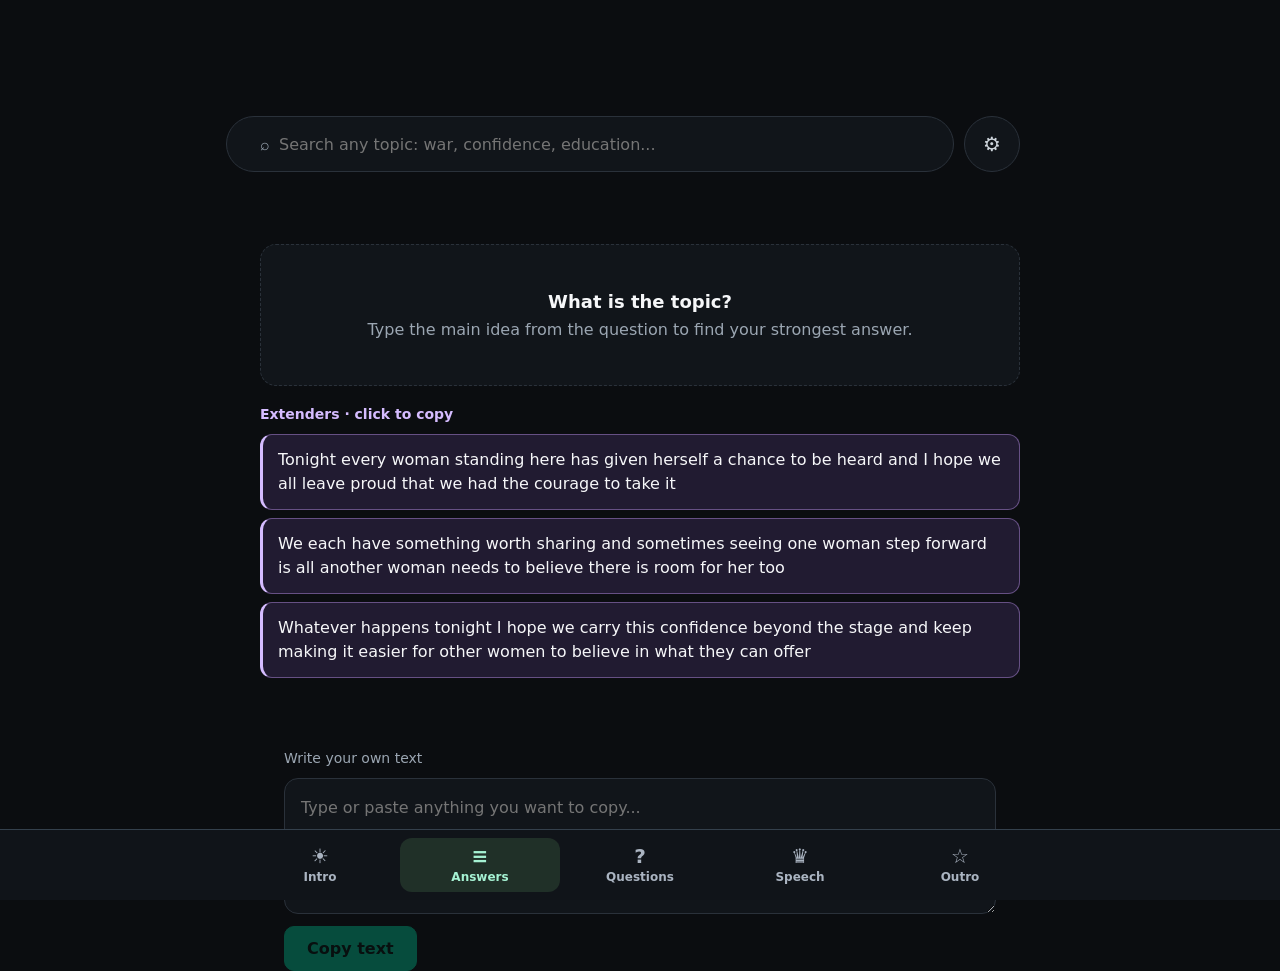
==== index.html @ a088bb33 "Make studio an installable offline PWA with five-tab navigation and contextual questions" ====
<!DOCTYPE html>
<html lang="en">
<head>
<meta charset="UTF-8">
<meta name="viewport" content="width=device-width, initial-scale=1.0, viewport-fit=cover">
<meta name="theme-color" content="#0b0d10">
<title>Pageant Answer Studio</title>
<style>
  :root {
    --bg: #0b0d10;
    --panel: #11151a;
    --panel-2: #171c22;
    --panel-3: #1d232b;
    --border: #2a313a;
    --text: #f6f7f9;
    --muted: #9ba6b2;
    --accent: #00ac81;
    --accent-soft: rgba(0,172,129,.12);
    --accent-border: rgba(0,172,129,.38);
    --danger: #ff6b6b;
    --shadow: 0 18px 50px rgba(0,0,0,.28);
  }

  * { box-sizing: border-box; }
  html, body { height: 100%; }
  body {
    margin: 0;
    background: var(--bg);
    color: var(--text);
    font-family: Inter, ui-sans-serif, system-ui, -apple-system, BlinkMacSystemFont, "Segoe UI", sans-serif;
    overflow-x: hidden;
  }
  button, input { font: inherit; }

  .app { min-height: 100vh; }

  aside, .categories, .brand, .topbar .status-row { display: none; }

  .brand {
    padding: 26px 24px 18px;
    border-bottom: 1px solid var(--border);
  }
  .brand .eyebrow {
    color: var(--accent);
    text-transform: uppercase;
    letter-spacing: .14em;
    font-size: 11px;
    font-weight: 800;
    margin-bottom: 8px;
  }
  .brand h1 {
    margin: 0;
    font-size: 21px;
    letter-spacing: -.02em;
  }
  .brand p {
    margin: 8px 0 0;
    color: var(--muted);
    font-size: 12px;
    line-height: 1.5;
  }

  .categories {
    padding: 18px 14px;
    overflow-y: auto;
  }
  .category-title {
    color: #6f7b87;
    font-size: 11px;
    text-transform: uppercase;
    letter-spacing: .12em;
    padding: 0 10px 10px;
    font-weight: 800;
  }
  .category-btn {
    width: 100%;
    border: 1px solid transparent;
    background: transparent;
    color: #c5cbd2;
    display: flex;
    align-items: center;
    justify-content: space-between;
    gap: 12px;
    text-align: left;
    padding: 10px 11px;
    border-radius: 10px;
    cursor: pointer;
    margin-bottom: 5px;
    transition: .15s ease;
  }
  .category-btn:hover {
    background: var(--panel-2);
    color: var(--text);
  }
  .category-btn.active {
    background: var(--accent-soft);
    border-color: var(--accent-border);
    color: #ddfff5;
  }
  .count {
    min-width: 28px;
    text-align: center;
    padding: 2px 7px;
    border-radius: 999px;
    background: rgba(255,255,255,.05);
    color: var(--muted);
    font-size: 11px;
  }
  .category-btn.active .count {
    background: rgba(0,172,129,.18);
    color: #8ff0d5;
  }

  main { min-height: 100vh; }

  .topbar { padding: 30px 24px 10px; }

  .controls { max-width: 760px; margin: 0 auto; display: flex; align-items: center; gap: 10px; }
  .field { flex: 1; }
  .field label { display: none; }
  .input {
    width: 100%;
    height: 56px;
    border-radius: 999px;
    border: 1px solid var(--border);
    background: var(--panel);
    color: var(--text);
    padding: 0 24px;
    font-size: 16px;
    outline: none;
    transition: .15s ease;
  }
  .input:focus {
    border-color: var(--accent);
    box-shadow: 0 0 0 3px rgba(0,172,129,.12);
  }
  .clear-btn {
    width: 56px;
    height: 56px;
    border: 1px solid var(--border);
    border-radius: 50%;
    background: var(--panel);
    color: #cfd6dd;
    padding: 0;
    font-size: 20px;
    cursor: pointer;
  }
  .clear-btn:hover { background: var(--panel-2); }

  .status-row {
    margin-top: 14px;
    display: flex;
    align-items: center;
    justify-content: space-between;
    color: var(--muted);
    font-size: 12px;
  }
  .status-row strong { color: #dce1e7; }
  .kbd {
    display: inline-flex;
    gap: 5px;
    align-items: center;
  }
  .kbd span {
    border: 1px solid var(--border);
    background: var(--panel);
    border-radius: 6px;
    padding: 2px 6px;
    color: #c0c7cf;
  }

  .content { padding: 42px 24px 64px; }

  .results { max-width: 760px; margin: 0 auto; }

  .card {
    background: linear-gradient(180deg, #12161b 0%, #101419 100%);
    border: 1px solid var(--border);
    border-radius: 24px;
    box-shadow: var(--shadow);
    overflow: hidden;
  }
  .card-head {
    padding: 28px 30px 24px;
    border-bottom: 1px solid var(--border);
  }
  .meta {
    display: flex;
    gap: 8px;
    align-items: center;
    margin-bottom: 9px;
    flex-wrap: wrap;
  }
  .badge {
    display: inline-flex;
    align-items: center;
    padding: 4px 8px;
    border-radius: 999px;
    border: 1px solid var(--accent-border);
    background: var(--accent-soft);
    color: #8ce8d0;
    font-size: 10px;
    font-weight: 800;
    text-transform: uppercase;
    letter-spacing: .08em;
  }
  .topic {
    color: var(--muted);
    font-size: 11px;
    font-weight: 700;
  }
  .question {
    font-size: clamp(21px, 3vw, 30px);
    line-height: 1.35;
    font-weight: 760;
    letter-spacing: -.015em;
  }

  .sentences { padding: 12px 18px; }
  .sentence-row {
    display: grid;
    grid-template-columns: 34px 1fr 42px;
    gap: 10px;
    align-items: center;
    padding: 15px 10px;
    border-radius: 12px;
  }
  .sentence-row:hover { background: var(--panel-2); }
  .num {
    width: 30px;
    height: 30px;
    border-radius: 8px;
    display: grid;
    place-items: center;
    background: var(--panel-3);
    border: 1px solid var(--border);
    color: #d5dbe1;
    font-size: 12px;
    font-weight: 800;
  }
  .sentence {
    color: #e7ebef;
    line-height: 1.55;
    font-size: 16px;
  }
  .copy-btn {
    width: 40px;
    height: 40px;
    border: 1px solid var(--border);
    background: #12171c;
    color: #cbd2d8;
    padding: 0;
    border-radius: 50%;
    cursor: pointer;
    font-size: 15px;
    font-weight: 800;
    text-transform: uppercase;
    letter-spacing: .05em;
  }
  .copy-btn:hover {
    border-color: var(--accent-border);
    color: #a8f3df;
    background: var(--accent-soft);
  }
  .copy-btn.copied {
    border-color: var(--accent);
    background: var(--accent);
    color: #04120e;
  }

  .card-footer { display: flex; justify-content: space-between; align-items: center; padding: 8px 30px 24px; }
  .copy-all {
    border: 0;
    background: transparent;
    color: var(--muted);
    padding: 0;
    cursor: pointer;
    font-size: 11px;
    font-weight: 700;
  }
  .copy-all:hover { color: #bdf6e6; }

  .nav { display: flex; align-items: center; gap: 10px; }
  .position { color: var(--muted); font-size: 12px; min-width: 50px; text-align: right; }
  .next-btn, .prev-btn {
    width: 42px; height: 42px; border-radius: 50%; border: 1px solid var(--border);
    background: var(--panel-2); color: var(--text); cursor: pointer; font-size: 21px;
  }
  .next-btn:hover, .prev-btn:hover { border-color: var(--accent); background: var(--accent-soft); }
  .next-btn:disabled, .prev-btn:disabled { opacity: .28; cursor: default; }
  .hint { color: var(--muted); text-align: center; font-size: 13px; margin-top: 18px; }

  .settings {
    display: none; max-width: 760px; margin: 12px auto 0; padding: 18px 20px;
    background: var(--panel); border: 1px solid var(--border); border-radius: 16px;
  }
  .settings.open { display: block; }
  .settings label { display: block; color: var(--text); font-size: 13px; font-weight: 750; margin-bottom: 9px; }
  .settings p { color: var(--muted); font-size: 12px; margin: 9px 3px 0; }
  .settings .input { border-radius: 10px; height: 44px; padding: 0 13px; font-size: 14px; }
  .search-icon { margin-right: -54px; z-index: 1; color: var(--muted); pointer-events: none; }
  .controls .input { padding-left: 52px; }

  .empty {
    grid-column: 1 / -1;
    border: 1px dashed var(--border);
    background: var(--panel);
    border-radius: 16px;
    padding: 46px;
    text-align: center;
    color: var(--muted);
  }
  .empty strong {
    display: block;
    color: var(--text);
    margin-bottom: 8px;
    font-size: 18px;
  }

  .toast {
    position: fixed;
    right: 24px;
    bottom: 24px;
    background: #e9fff8;
    color: #062219;
    border: 1px solid rgba(0,172,129,.45);
    border-radius: 11px;
    padding: 11px 14px;
    font-size: 12px;
    font-weight: 800;
    box-shadow: 0 14px 40px rgba(0,0,0,.35);
    transform: translateY(18px);
    opacity: 0;
    pointer-events: none;
    transition: .2s ease;
  }
  .toast.show {
    transform: translateY(0);
    opacity: 1;
  }

  mark {
    background: rgba(0,172,129,.22);
    color: inherit;
    border-radius: 3px;
    padding: 0 1px;
  }

  @media (max-width: 620px) {
    .topbar { padding: 18px 14px 8px; }
    .content { padding: 28px 14px 40px; }
    .card-head { padding: 22px 20px 18px; }
    .sentences { padding: 8px; }
    .sentence-row { grid-template-columns: 30px 1fr 38px; gap: 8px; }
    .sentence { font-size: 14px; }
    .card-footer { padding: 8px 18px 20px; }
  }
  .sentence { white-space: pre-wrap; }
  .timer { position: fixed; top: 12px; right: 18px; z-index: 5; background: #171c22; color: #8ce8d0; border: 2px solid #2a313a; border-radius: 16px; padding: 14px 24px; min-width: 164px; font-size: 40px; font-weight: 800; cursor: pointer; font-variant-numeric: tabular-nums; box-shadow: 0 8px 28px #0005; }
  .timer.urgent { color: #ff9898; border-color: #ff6b6b; }
  .topbar { padding-top: 116px; }
  @media(max-width: 620px) { .timer { font-size: 32px; min-width: 136px; padding: 10px 16px; } .topbar { padding-top: 96px; } }
  .content { display: grid; grid-template-columns: minmax(180px, 240px) minmax(0, 760px) minmax(180px, 240px); gap: 24px; justify-content: center; align-items: start; }
  .results { grid-column: 2; grid-row: 1; width: 100%; }
  .quick-lines { display: contents; }
  .quick-lines > div:first-child { grid-column: 1; grid-row: 1 / span 3; }
  .quick-lines > div:last-child { grid-column: 3; grid-row: 1 / span 3; }
  .extenders { grid-column: 2; grid-row: 2; min-width: 0; }
  .extenders h2 { color: var(--muted); font-size: 14px; font-weight: 600; }
  .content > .speech-toggle { grid-column: 2; grid-row: 3; margin: 0; }
  .content > .final-speeches { grid-column: 2; grid-row: 4; margin: 0; width: 100%; }
  .quick-lines h2 { font-size: 13px; color: var(--muted); font-weight: 600; }
  .phrase { display: block; width: 100%; text-align: left; margin: 8px 0; padding: 13px 15px; background: var(--panel); color: var(--text); border: 1px solid var(--border); border-radius: 12px; cursor: pointer; line-height: 1.5; }
  .phrase:hover { border-color: var(--accent); background: var(--accent-soft); }
  button:focus-visible { outline: 2px solid var(--accent); outline-offset: 3px; }
  @media(max-width: 900px) {
    .content { grid-template-columns: minmax(0, 1fr) minmax(0, 1fr); gap: 16px; }
    .results { grid-column: 1 / -1; grid-row: 1; }
    .quick-lines > div:first-child { grid-column: 1; grid-row: 2; }
    .quick-lines > div:last-child { grid-column: 2; grid-row: 2; }
    .extenders { grid-column: 1 / -1; grid-row: 3; }
    .content > .speech-toggle { grid-column: 1 / -1; grid-row: 4; }
    .content > .final-speeches { grid-column: 1 / -1; grid-row: 5; }
  }
  .final-speeches { max-width: 760px; margin: 32px auto 0; }
  .final-speeches[hidden] { display: none; }
  .speech-toggle { display: flex; align-items: center; gap: 10px; max-width: 760px; margin: 28px auto 0; cursor: pointer; color: var(--muted); font-size: 14px; }
  .speech-toggle input { width: 20px; height: 20px; accent-color: var(--accent); }
  .speech-option { margin-bottom: 22px; }
  .speech-option h3 { font-size: 14px; font-weight: 600; color: var(--accent); }
  .final-speeches h2 { font-size: 16px; margin-bottom: 6px; }
  .final-speeches p { color: var(--muted); font-size: 13px; }
  .speech-label { display: block; color: var(--accent); font-size: 12px; margin-bottom: 10px; }
  .speech-line { display: block; white-space: pre-wrap; }
  .speech-line + .speech-line { margin-top: 10px; }
</style>
<style>
  .manual-text { max-width: 760px; margin: 0 auto 48px; padding: 0 24px; }
  .manual-text label { display: block; color: var(--muted); font-size: 14px; margin-bottom: 12px; }
  .manual-text textarea { display: block; width: 100%; min-height: 130px; padding: 16px; resize: vertical; background: var(--panel); color: var(--text); border: 1px solid var(--border); border-radius: 14px; font: inherit; line-height: 1.6; }
  .manual-text textarea:focus { outline: 2px solid var(--accent); outline-offset: 2px; }
  .manual-text button { margin-top: 12px; padding: 12px 22px; border: 1px solid var(--accent); border-radius: 10px; background: var(--accent); color: #04120e; font: inherit; font-weight: 700; cursor: pointer; }
  .manual-text button:disabled { opacity: .4; cursor: default; }
</style>
<style>
  /* Color cues are accompanied by section labels */
  .quick-lines > div:first-child { --section-color: #a9caff; --section-border: #385784; --section-bg: #121f32; }
  .quick-lines > div:last-child { --section-color: #ffc3b1; --section-border: #805243; --section-bg: #2b1b19; }
  .extenders { --section-color: #d5bcff; --section-border: #665084; --section-bg: #211b31; }
  .final-speeches { --section-color: #ffe0a0; --section-border: #7c6438; --section-bg: #282217; }
  .quick-lines h2, .extenders h2, .final-speeches h2, .final-speeches h3, .final-speeches .speech-label { color: var(--section-color); }
  .quick-lines .phrase, .extenders .phrase, .final-speeches .phrase { background: var(--section-bg); border-color: var(--section-border); border-left: 3px solid var(--section-color); }
  .quick-lines .phrase:hover, .extenders .phrase:hover, .final-speeches .phrase:hover { border-color: var(--section-color); }
  .results .card { border-color: #32745e; background: #101e19; }
  .results .card-head { border-color: #294e40; }
  .results .num { color: #a5f2d3; background: #19362a; border-color: #32745e; }
  .results .sentence-row + .sentence-row { border-top: 1px solid #294e40; }
  .results .copy-btn { width: 48px; height: 48px; color: #a5f2d3; border-color: #32745e; }
  .sentence-row { grid-template-columns: 34px minmax(0,1fr) 48px; }
  .phrase, .question, .sentence, .speech-line { overflow-wrap: anywhere; }
  .field, .results, .quick-lines > div { min-width: 0; }
  button { touch-action: manipulation; }
  .prev-btn, .next-btn { width: 48px; height: 48px; }
  .copy-all { min-height: 44px; text-align: left; line-height: 1.4; padding-right: 12px; }
  .phrase { min-height: 48px; }
  .speech-toggle { min-height: 48px; }
  .manual-text { padding-bottom: env(safe-area-inset-bottom); }
  @media (max-width: 900px) {
    .topbar { position: sticky; top: 0; z-index: 4; background: #0b0d10f5; padding: calc(78px + env(safe-area-inset-top)) 16px 14px; border-bottom: 1px solid var(--border); }
    .timer { top: calc(8px + env(safe-area-inset-top)); right: max(16px, env(safe-area-inset-right)); font-size: 30px; padding: 8px 16px; min-width: 132px; max-width: calc(100vw - 32px); }
    .controls { gap: 10px; }
    .controls .input { height: 50px; font-size: 16px; padding-left: 18px; }
    .search-icon { display: none; }
    .clear-btn { flex: 0 0 50px; height: 50px; width: 50px; }
    .settings { max-height: 50dvh; overflow-y: auto; }
    .settings .input { font-size: 16px; }
    .content { padding: 20px 16px 28px; gap: 18px 12px; }
    .question { font-size: 23px; line-height: 1.35; }
    .card-head { padding: 20px; }
    .sentences { padding: 8px 12px; }
    .sentence-row { grid-template-columns: 30px minmax(0,1fr) 48px; padding: 14px 4px; gap: 10px; }
    .sentence { font-size: 16px; line-height: 1.6; }
    .card-footer { flex-wrap: wrap; gap: 8px; padding: 8px 16px 18px; }
    .nav { margin-left: auto; }
    .quick-lines h2 { font-size: 14px; line-height: 1.5; }
    .phrase { font-size: 16px; line-height: 1.55; padding: 14px 12px; }
    .manual-text { padding-left: 16px; padding-right: 16px; }
    .manual-text textarea { font-size: 16px; }
    .manual-text button { width: 100%; min-height: 48px; }
    .toast { bottom: calc(16px + env(safe-area-inset-bottom)); right: 16px; left: 16px; text-align: center; }
  }
  @media (max-width: 480px) {
    .sentence-row { grid-template-columns: 30px minmax(0,1fr) 48px; }
    .sentence-row .num { grid-column: 1; grid-row: 1; }
    .sentence-row .copy-btn { grid-column: 3; grid-row: 1; }
    .sentence-row .sentence { grid-column: 1 / -1; grid-row: 2; }
    .card-head { padding: 18px 16px; }
    .empty { padding: 28px 18px; }
    .copy-all { flex-basis: 100%; }
    .nav { width: 100%; justify-content: flex-end; }
  }
</style>
<style>
  .question-bank { max-width: 1100px; margin: 0 auto 32px; padding: 0 16px; }
  .question-bank summary { padding: 18px; border: 1px solid #43677a; border-radius: 14px; background: #12232b; color: #9cdeff; cursor: pointer; font-weight: 700; }
  .question-bank .bank-tools { display: flex; flex-wrap: wrap; gap: 12px; margin: 18px 0; }
  .question-bank input, .question-bank select { min-width: 0; border: 1px solid var(--border); border-radius: 12px; background: var(--panel); color: var(--text); padding: 14px; font: inherit; font-size: 16px; }
  .question-bank input { flex: 1 1 250px; }
  .question-bank select { flex: 1 1 180px; }
  .bank-action { min-height: 48px; padding: 12px 18px; border: 1px solid #43677a; border-radius: 12px; background: #12232b; color: #9cdeff; font: inherit; font-weight: 700; cursor: pointer; }
  .bank-count, .bank-note { color: var(--muted); font-size: 13px; line-height: 1.5; }
  .bank-list { display: grid; grid-template-columns: repeat(2,minmax(0,1fr)); gap: 12px; max-height: 65vh; overflow-y: auto; padding: 4px; }
  .bank-question { margin: 0; border-left: 3px solid #9cdeff; }
  .bank-question small { display: block; color: #9cdeff; margin-bottom: 8px; font-size: 12px; }
  @media(max-width: 620px) { .bank-list { grid-template-columns: minmax(0,1fr); } }
</style>
<link rel="manifest" href="./manifest.webmanifest">
<link rel="apple-touch-icon" href="./icon-192.png">
<meta name="apple-mobile-web-app-capable" content="yes">
<meta name="apple-mobile-web-app-status-bar-style" content="black-translucent">
<link rel="stylesheet" href="./app.css">
</head>
<body>
<button class="timer" id="timer" hidden title="Restart timer" aria-label="Restart timer">100s ↻</button>
<div class="app">
  <main>
    <div class="topbar">
      <div class="controls">
        <h1 class="screen-title" id="screenTitle">Answers</h1>
        <span class="search-icon">⌕</span>
        <div class="field">
          <label for="search">Search question, topic, keyword or answer</label>
          <input class="input" id="search" type="text" placeholder="Search any topic: war, confidence, education..." autocomplete="off">
        </div>
        <button class="clear-btn" id="settingsButton" aria-label="Settings" title="Settings">⚙</button>
      </div>
      <div class="settings" id="settingsPanel">
        <label for="contest">Pageant name</label>
        <input class="input" id="contest" type="text" value="Miss Universe" placeholder="Miss Universe">
        <p>The pageant name is automatically replaced throughout relevant answers.</p>
        <label for="timerDuration" style="margin-top:20px">Timer duration (seconds)</label>
        <input class="input" id="timerDuration" type="number" min="1" max="3600" step="1" value="100" aria-describedby="timerDurationHelp">
        <p id="timerDurationHelp">1–3600 seconds, changing this restarts a visible timer</p>
        <label style="display:flex;align-items:center;gap:10px;margin-top:20px;cursor:pointer" for="copyAllCaps">
          <input id="copyAllCaps" type="checkbox" style="width:20px;height:20px;accent-color:var(--accent)">
          Copy in ALL CAPS
        </label>
        <p>Applies to everything you copy, keeps the text on screen unchanged</p>
        <button class="install-button" id="installApp" type="button" hidden>Install app</button>
        <p>On iPhone, open in Safari then tap Share → Add to Home Screen</p>
        <p id="offlineStatus" role="status">Preparing offline access</p>
      </div>
    </div>

    <div class="content">
      <div class="results" id="results"></div>
      <section class="quick-lines" id="quickLines" aria-label="Copy an opening or closing"></section>
      <section class="extenders" id="extenders" aria-label="Extenders"></section>
      <label class="speech-toggle" for="showFinalSpeeches"><input type="checkbox" id="showFinalSpeeches" aria-controls="finalSpeeches" aria-expanded="false">Show final speeches</label>
      <section class="final-speeches" id="finalSpeeches" aria-label="Final speeches" hidden></section>
    </div>
    <details class="question-bank" id="questionBank">
      <summary>Question bank · browse and copy</summary>
      <p class="bank-note">All existing questions plus new practice questions, click any question to copy it</p>
      <div class="bank-tools">
        <input type="search" id="questionSearch" placeholder="Search questions..." aria-label="Search question bank">
        <select id="questionCategory" aria-label="Question category"><option value="">All categories</option></select>
        <select id="questionSource" aria-label="Question source"><option value="">All questions</option><option value="existing">Existing answers</option><option value="new">New practice questions</option></select>
        <button class="bank-action" id="randomQuestion" type="button" title="Pick from all questions">Random</button>
        <button class="bank-action" id="showAllQuestions" type="button" hidden>Show all</button>
      </div>
      <p class="bank-count" id="questionCount" aria-live="polite"></p>
      <div class="bank-list" id="questionList"></div>
    </details>
    <section class="manual-text" aria-label="Manual text">
      <label for="manualText">Write your own text</label>
      <textarea id="manualText" placeholder="Type or paste anything you want to copy..." rows="4"></textarea>
      <button id="copyManualText" type="button" disabled>Copy text</button>
    </section>
  </main>
</div>

<div class="toast" id="toast">Copied</div>
<nav class="bottom-nav" aria-label="Main navigation">
  <a href="#intro"><span aria-hidden="true">☀</span>Intro</a>
  <a href="#answers"><span aria-hidden="true">≡</span>Answers</a>
  <a href="#questions"><span aria-hidden="true">?</span>Questions</a>
  <a href="#speech"><span aria-hidden="true">♛</span>Speech</a>
  <a href="#outro"><span aria-hidden="true">☆</span>Outro</a>
</nav>

<script>
const DATA = [{"id":1,"category":"Leadership & Values","topic":"Leadership","question":"People often associate leadership with power or a title, what does true leadership mean to you?","keywords":["leadership","leader","power","responsibility","influence","team"],"sentences":["I trust a leader who stays helpful when things get difficult adn takes responsibility instead of leaving the team to deal with the problem","Being a host taught me to pay attention to other people and I want to bring that same care into the way I compete","I want people to trust me enough to ask for help and leave that  conversation trusting themselves a little more too"],"topicId":1,"cleanSentences":["I trust a leader who stays helpful when things get difficult and takes responsibility instead of leaving the team to deal with the problem","Being a host taught me to pay attention to other people and I want to bring that same care into the way I compete","I want people to trust me enough to ask for help and leave that conversation trusting themselves a little more too"]},{"id":2,"category":"Society & Equality","topic":"Women's Empowerment","question":"Girls can have big ambitions while still facing limits placed on them by others, what does women's empowerment mean to you?","keywords":["women","empowerment","equality","opportunity","education","representation"],"sentences":["To me women's  empowerment means a girl can make choices about her life without being told her dreams are too much for someone like her","That takes real support like staying in school feeling safe at work and having people around her who take her plans seriously","A girl should spend her energy discovering what she can do rather thna asking whether the world will let her try"],"topicId":2,"cleanSentences":["To me women's empowerment means a girl can make choices about her life without being told her dreams are too much for someone like her","That takes real support like staying in school feeling safe at work and having people around her who take her plans seriously","A girl should spend her energy discovering what she can do rather than asking whether the world will let her try"]},{"id":3,"category":"Education & Youth","topic":"Education","question":"A child's access to learning can shape choices far beyond the classroom, why is education important?","keywords":["education","school","knowledge","children","opportunity","learning"],"sentences":["Education matters because it helps people understand their choices and take more control of their own lives, even in ways we sometimes overlook","Reading a contract applying for a job or knowing what questions to ask can make a real difference  when someone is starting out","What a child learns can stay wiht her when everything else changes and I think every child deserves something that lasting"],"topicId":3,"cleanSentences":["Education matters because it helps people understand their choices and take more control of their own lives, even in ways we sometimes overlook","Reading a contract applying for a job or knowing what questions to ask can make a real difference when someone is starting out","What a child learns can stay with her when everything else changes and I think every child deserves something that lasting"]},{"id":4,"category":"World & Environment","topic":"Climate Change","question":"Environmental decisions made today will affect people who cannot yet vote, how should we respond to climate change?","keywords":["climate","environment","planet","sustainability","future","nature"],"sentences":["Climate change worries me because people are already having to think differently about the places where they live and the resources they depend on","Governments need to make cleaner choices practical through things like better transport while businesses need to take responsibility for teh waste they create","The children who come after us won't  be able to change our decisions so I want us to make choices they can live with"],"topicId":4,"cleanSentences":["Climate change worries me because people are already having to think differently about the places where they live and the resources they depend on","Governments need to make cleaner choices practical through things like better transport while businesses need to take responsibility for the waste they create","The children who come after us won't be able to change our decisions so I want us to make choices they can live with"]},{"id":5,"category":"Society & Equality","topic":"Poverty","question":"Some families work hard and still struggle to cover basic needs, what should society do about poverty?","keywords":["poverty","opportunity","healthcare","housing","economy","independence"],"sentences":["I don't think a child should have fewer chances in life simply because their parents are struggling to pay the bills","Affordable school healthcare  and steady work can help a family move forward without having to choose which basic need to go without","A child's dreams shouldn't have to fit inside a parent's paycheck adn I want our choices to give those dreams more room"],"topicId":5,"cleanSentences":["I don't think a child should have fewer chances in life simply because their parents are struggling to pay the bills","Affordable school healthcare and steady work can help a family move forward without having to choose which basic need to go without","A child's dreams shouldn't have to fit inside a parent's paycheck and I want our choices to give those dreams more room"]},{"id":6,"category":"Personal Growth","topic":"Mental Health","question":"Someone can appear successful while quietly struggling with their mental health, why is mental health important?","keywords":["mental health","wellbeing","help","compassion","healing","support"],"sentences":["I think we need to make it easier to admit when we'ren't doing well instead of  expecting everyone to keep looking strong","Sometimes the first step is a conversation with someone you trust and sometimes it means finding professional help that you can reach and afford","I want asking fro help to feel like opening a door rather than admitting defeat because nobody should have to suffer to look strong"],"topicId":6,"cleanSentences":["I think we need to make it easier to admit when we'ren't doing well instead of expecting everyone to keep looking strong","Sometimes the first step is a conversation with someone you trust and sometimes it means finding professional help that you can reach and afford","I want asking for help to feel like opening a door rather than admitting defeat because nobody should have to suffer to look strong"]},{"id":7,"category":"Technology & Media","topic":"Social Media","question":"Online attention can bring people together while also creating pressure to look perfect, what is the impact of social media on society?","keywords":["social media","technology","comparison","connection","platforms","self-worth"],"sentences":["I like that social media lets people share ideas adn find a community but I don't think it should decide how we feel about ourselves","It's easy to compare an ordinary day with someone else's best moment and forget how much of their life we haven't seen","I want to share a life I'm actually  living rather than spend my life trying to create something that looks worth sharing"],"topicId":7,"cleanSentences":["I like that social media lets people share ideas and find a community but I don't think it should decide how we feel about ourselves","It's easy to compare an ordinary day with someone else's best moment and forget how much of their life we haven't seen","I want to share a life I'm actually living rather than spend my life trying to create something that looks worth sharing"]},{"id":8,"category":"Technology & Media","topic":"Artificial Intelligence","question":"AI tools can offer useful answers but they can also make convincing mistakes, what is your view on artificial intelligence?","keywords":["ai","artificial intelligence","technology","ethics","innovation","future"],"sentences":["I think AI can be useful for learning adn solving problems as long as we remember that a confident answer can still be wrong","I'd check important information and be careful about sharing  private details instead of treating the tool as someone who understands every part of my life","The answer a machine gives us still needs a person willing to question it and I don't want convenience to take that habit away"],"topicId":8,"cleanSentences":["I think AI can be useful for learning and solving problems as long as we remember that a confident answer can still be wrong","I'd check important information and be careful about sharing private details instead of treating the tool as someone who understands every part of my life","The answer a machine gives us still needs a person willing to question it and I don't want convenience to take that habit away"]},{"id":9,"category":"World & Environment","topic":"World Peace","question":"Ending a war does not automatically make families feel safe again, what do you believe is necessary to achieve world peace?","keywords":["peace","war","conflict","empathy","understanding","respect"],"sentences":["For me peace means a family can plan tomorrow without wondering whether they will have to leave their home or lose someone they love","That needs leaders willing to keep talking and  agreements that protect people in daily life rather than only ending one round of fighting","For me teh clearest sign of peace would be a child making plans for the future instead of learning where to hide"],"topicId":9,"cleanSentences":["For me peace means a family can plan tomorrow without wondering whether they will have to leave their home or lose someone they love","That needs leaders willing to keep talking and agreements that protect people in daily life rather than only ending one round of fighting","For me the clearest sign of peace would be a child making plans for the future instead of learning where to hide"]},{"id":10,"category":"Society & Equality","topic":"Diversity","question":"People with different backgrounds may approach the same problem in different ways, why is diversity important?","keywords":["diversity","inclusion","differences","perspectives","society","strength"],"sentences":["I enjoy being around people who see things differently because it gives me a chance to learn something I'dn't discover on my own","In a community we should make room fro those differences by asking people what they think and actually considering their ideas when decisions are made","I'd like people to leave a room feeling their difference added something rather than feeling relieved that  nobody noticed it"],"topicId":10,"cleanSentences":["I enjoy being around people who see things differently because it gives me a chance to learn something I'dn't discover on my own","In a community we should make room for those differences by asking people what they think and actually considering their ideas when decisions are made","I'd like people to leave a room feeling their difference added something rather than feeling relieved that nobody noticed it"]},{"id":11,"category":"Personal Growth","topic":"Beauty","question":"In a pageant appearance receives attention before people hear your story, what does beauty mean to you?","keywords":["beauty","appearance","kindness","confidence","character","values"],"sentences":["To me beauty has a lot to do with how comfortable and valued people feel when they're around  you","I notice someone who includes a person sitting alone or stays kind wehn they have nothing to gain because those choices tell me who they're","I'd be proud if someone remembered my face but I'd care more if they remembered feeling welcome beside me"],"topicId":11,"cleanSentences":["To me beauty has a lot to do with how comfortable and valued people feel when they're around you","I notice someone who includes a person sitting alone or stays kind when they have nothing to gain because those choices tell me who they're","I'd be proud if someone remembered my face but I'd care more if they remembered feeling welcome beside me"]},{"id":12,"category":"Personal Growth","topic":"Failure","question":"Trying something important always brings the possibility of disappointment, what can failure teach us?","keywords":["failure","mistakes","learning","resilience","growth","setbacks"],"sentences":["I'm afraid of failing adn I think it's important to be honest about that especially when people expect me to do well","But I came back to compete because I'd rather learn from trying than  keep wondering what might have happened if I had been brave enough","I may leave without the crown but I don't want to leave wondering who I could have become if fear hadn't kept choosing for me"],"topicId":12,"cleanSentences":["I'm afraid of failing and I think it's important to be honest about that especially when people expect me to do well","But I came back to compete because I'd rather learn from trying than keep wondering what might have happened if I had been brave enough","I may leave without the crown but I don't want to leave wondering who I could have become if fear hadn't kept choosing for me"]},{"id":13,"category":"Personal Growth","topic":"Success","question":"A person can receive praise and still feel unsure about the life they are building, how do you define success?","keywords":["success","achievement","purpose","values","impact","fulfillment"],"sentences":["Winning would mean a lot to me but I'dn't call it success if I had to stop being helpful or  sharing with others to get there","I want to work hard fro my own goals and still be someone this community can ask for advice or support","I want to enjoy what I achieve without becoming someone I wouldn't have trusted before I achieved it"],"topicId":13,"cleanSentences":["Winning would mean a lot to me but I'dn't call it success if I had to stop being helpful or sharing with others to get there","I want to work hard for my own goals and still be someone this community can ask for advice or support","I want to enjoy what I achieve without becoming someone I wouldn't have trusted before I achieved it"]},{"id":14,"category":"Leadership & Values","topic":"Kindness","question":"Small acts of care rarely receive the attention given to major achievements, why is kindness important?","keywords":["kindness","compassion","empathy","people","support","respect"],"sentences":["I think kindness often starts with noticing  something small like a person who hasn't been included or someone who seems quieter than usual","I can make room for them in a conversation or ask how they're doing without expecting them to explain everything that's on their mind","I may forget a small moment of kindness but the person who needed it might carry it much longer thna I know"],"topicId":14,"cleanSentences":["I think kindness often starts with noticing something small like a person who hasn't been included or someone who seems quieter than usual","I can make room for them in a conversation or ask how they're doing without expecting them to explain everything that's on their mind","I may forget a small moment of kindness but the person who needed it might carry it much longer than I know"]},{"id":15,"category":"Education & Youth","topic":"Young People","question":"Young people will live with decisions that are often made without their input, what role should young people play in shaping the future?","keywords":["young people","youth","future","leadership","creativity","generation"],"sentences":["Young people should have chances to take part in decisions because we learn responsibility by doing things adn seeing how our choices affect others","A school could let students plan an event or run a small project with an adult there to help when they need guidance","If we want young people to take responsibility tomorrow we need to let them practice it while we can still  help them today"],"topicId":15,"cleanSentences":["Young people should have chances to take part in decisions because we learn responsibility by doing things and seeing how our choices affect others","A school could let students plan an event or run a small project with an adult there to help when they need guidance","If we want young people to take responsibility tomorrow we need to let them practice it while we can still help them today"]},{"id":16,"category":"Society & Equality","topic":"Gender Equality","question":"Expectations about gender can influence choices at home at school and at work, why is gender equality important?","keywords":["gender","equality","women","men","opportunity","fairness"],"sentences":["I believe girls and boys should be able to explore what they're good at without being told a certain path isn't for them","That also matters later in life when things like fair hiring adn sharing care at home can affect whether someone gets to keep pursuing their goals","I want a child's first question to be what interests them  rather than whether a person like them is allowed to do it"],"topicId":16,"cleanSentences":["I believe girls and boys should be able to explore what they're good at without being told a certain path isn't for them","That also matters later in life when things like fair hiring and sharing care at home can affect whether someone gets to keep pursuing their goals","I want a child's first question to be what interests them rather than whether a person like them is allowed to do it"]},{"id":17,"category":"Society & Equality","topic":"Cultural Differences","question":"Meeting a different tradition can challenge what we have always considered normal, how should we approach cultural differences?","keywords":["culture","traditions","identity","respect","differences","community"],"sentences":["I think it's possible to love your own culture and still be  curious about a way of life that's different from yours","If I don't understand a tradition I can ask respectfully and listen instead of deciding taht unfamiliar means wrong","I can carry my own culture with pride and still leave room to learn because feeling at home shouldn't require making someone else feel foreign"],"topicId":17,"cleanSentences":["I think it's possible to love your own culture and still be curious about a way of life that's different from yours","If I don't understand a tradition I can ask respectfully and listen instead of deciding that unfamiliar means wrong","I can carry my own culture with pride and still leave room to learn because feeling at home shouldn't require making someone else feel foreign"]},{"id":18,"category":"Technology & Media","topic":"Misinformation","question":"A false story can reach many people before anyone stops to check it, how can society respond to misinformation?","keywords":["misinformation","truth","media","facts","critical thinking","information"],"sentences":["I think false information  becomes dangerous when people share it before checking because it sounds convincing or confirms something they already believe","Before passing a claim along I'd look at who published it and whether other trusted sources support it, especially if it could affect someone's life","I'd rather be the person who corrected a mistake thna the person whose pride helped a false story keep spreading"],"topicId":18,"cleanSentences":["I think false information becomes dangerous when people share it before checking because it sounds convincing or confirms something they already believe","Before passing a claim along I'd look at who published it and whether other trusted sources support it, especially if it could affect someone's life","I'd rather be the person who corrected a mistake than the person whose pride helped a false story keep spreading"]},{"id":19,"category":"Society & Equality","topic":"Bullying","question":"A student being bullied may be afraid that asking for help will make things worse, how should we address bullying?","keywords":["bullying","respect","empathy","courage","school","mistreatment"],"sentences":["Bullying can make an ordinary school day feel frightening and I don't think any student should have to handle that fear alone","Adults need to respond when someone asks for help and students need to know how to support a  classmate without putting themselves in danger","I want a child to remember who stood beside them more clearly thna they remember the moment someone tried to make them feel small"],"topicId":19,"cleanSentences":["Bullying can make an ordinary school day feel frightening and I don't think any student should have to handle that fear alone","Adults need to respond when someone asks for help and students need to know how to support a classmate without putting themselves in danger","I want a child to remember who stood beside them more clearly than they remember the moment someone tried to make them feel small"]},{"id":20,"category":"Society & Equality","topic":"Human Rights","question":"It can be harder to defend the rights of someone whose views we dislike, why are human rights important?","keywords":["human rights","freedom","dignity","equality","justice","protection"],"sentences":["Human rights mean we don't have to earn teh right to be safe and treated fairly by being popular successful or similar to everyone else","They matter in everyday places like a classroom a workplace or a police station where a person should be able to  ask for fair treatment","Rights are easiest to praise when we feel safe and I think their real test is whether we defend someone who doesn't"],"topicId":20,"cleanSentences":["Human rights mean we don't have to earn the right to be safe and treated fairly by being popular successful or similar to everyone else","They matter in everyday places like a classroom a workplace or a police station where a person should be able to ask for fair treatment","Rights are easiest to praise when we feel safe and I think their real test is whether we defend someone who doesn't"]},{"id":21,"category":"Personal Growth","topic":"Authenticity","question":"Being watched and judged can create pressure to present a perfect version of yourself, why is authenticity important?","keywords":["authenticity","confidence","identity","genuine","perfection","self"],"sentences":["Being authentic means bringing the same helpful person this community knows into teh competition instead of acting different because I want to win","I can be ambitious and still share with others and I can be a favorite while being honest that I feel nervous too","If I earn this crown I want the community to recognize the person wearing it rather than wonder where the person  they trusted went"],"topicId":21,"cleanSentences":["Being authentic means bringing the same helpful person this community knows into the competition instead of acting different because I want to win","I can be ambitious and still share with others and I can be a favorite while being honest that I feel nervous too","If I earn this crown I want the community to recognize the person wearing it rather than wonder where the person they trusted went"]},{"id":22,"category":"Personal Growth","topic":"Change","question":"A new chapter can be exciting even when it makes us feel unprepared, how should we deal with change?","keywords":["change","growth","adaptation","future","uncertainty","progress"],"sentences":["Change can be uncomfortable because even something I want can ask me to do things I don't feel confident about yet","I try to focus on what I can prepare today adn stay open to advice instead of expecting myself to feel ready all at once","I don't need to feel at home in a new role  immediately, I just need to give myself enough time to grow into it"],"topicId":22,"cleanSentences":["Change can be uncomfortable because even something I want can ask me to do things I don't feel confident about yet","I try to focus on what I can prepare today and stay open to advice instead of expecting myself to feel ready all at once","I don't need to feel at home in a new role immediately, I just need to give myself enough time to grow into it"]},{"id":23,"category":"Purpose & Future","topic":"Change One Thing","question":"Many problems deserve attention but meaningful change also requires choosing where to begin, if you could change one thing in the world, what would it be?","keywords":["change the world","opportunity","children","resources","fairness","potential"],"sentences":["If I could change one thing I'd want a child's education to depend less on how much money their family has","That means thinking about books meals and transport as well as the classroom because a school place doesn't help much if a child can't get  there","I'd like a child's future to be bigger thna the circumstances they began with and education is one way to give them that room"],"topicId":23,"cleanSentences":["If I could change one thing I'd want a child's education to depend less on how much money their family has","That means thinking about books meals and transport as well as the classroom because a school place doesn't help much if a child can't get there","I'd like a child's future to be bigger than the circumstances they began with and education is one way to give them that room"]},{"id":24,"category":"Pageant Classics","topic":"If I Became Miss Universe","question":"Winning a crown brings attention along with expectations from the community, what would you do if you became Miss Universe?","keywords":["miss universe","winner","crown","platform","impact","reign"],"sentences":["If I became Miss Universe I'd keep doing what matters to me in this  community, showing up helping others and sharing what I know","People in this community have trusted me and I'd use that trust to help new contestants feel welcome and prepared","If I win I want new contestants to find me just as willing to help because teh title should add to what I give"],"topicId":24,"cleanSentences":["If I became Miss Universe I'd keep doing what matters to me in this community, showing up helping others and sharing what I know","People in this community have trusted me and I'd use that trust to help new contestants feel welcome and prepared","If I win I want new contestants to find me just as willing to help because the title should add to what I give"]},{"id":25,"category":"Purpose & Future","topic":"Message to the World","question":"Having the world's attention briefly would give you a chance to share one important idea, if you could give one message to the world, what would it be?","keywords":["message","world","compassion","responsibility","respect","action"],"sentences":["If  I could tell the world one thing I'd ask people to share what they can instead of waiting until they have something impressive to offer","Sometimes you have useful advice or a little time adn someone nearby could really use it even if it seems ordinary to you","I think a better world becomes easier to imagine when someone makes the part of it right in front of us a little kinder"],"topicId":25,"cleanSentences":["If I could tell the world one thing I'd ask people to share what they can instead of waiting until they have something impressive to offer","Sometimes you have useful advice or a little time and someone nearby could really use it even if it seems ordinary to you","I think a better world becomes easier to imagine when someone makes the part of it right in front of us a little kinder"]},{"id":26,"category":"Personal Growth","topic":"Confidence","question":"Other people may see confidence while the person on stage still feels nervous, what does confidence mean to you?","keywords":["confidence","humility","growth","self-belief","learning","strength"],"sentences":["Confidence for me is showing up as Singapore knowing people expect a lot while also admitting to myself taht I'm afraid of getting things wrong","I build it by preparing working hard and remembering  that being helpful and willing to learn matters more than appearing certain every second","I can stand here with fear and still belong here and remembering that gives me more strength than pretending I'm never nervous"],"topicId":26,"cleanSentences":["Confidence for me is showing up as Singapore knowing people expect a lot while also admitting to myself that I'm afraid of getting things wrong","I build it by preparing working hard and remembering that being helpful and willing to learn matters more than appearing certain every second","I can stand here with fear and still belong here and remembering that gives me more strength than pretending I'm never nervous"]},{"id":27,"category":"Personal Growth","topic":"Resilience","question":"A difficult period can make even a familiar goal feel far away, what does resilience mean to you?","keywords":["resilience","hardship","strength","adversity","growth","challenge"],"sentences":["To me resilience means finding a way to keep going  without expecting myself to feel strong every single day","I can take a break ask someone for help or make the next step smaller wehn the whole task feels too much","I don't need every step to be a strong one as long as I keep giving myself a way to take the next"],"topicId":27,"cleanSentences":["To me resilience means finding a way to keep going without expecting myself to feel strong every single day","I can take a break ask someone for help or make the next step smaller when the whole task feels too much","I don't need every step to be a strong one as long as I keep giving myself a way to take the next"]},{"id":28,"category":"Personal Growth","topic":"Happiness","question":"Achievement can bring joy but it does not always bring lasting happiness, how do you define happiness?","keywords":["happiness","gratitude","purpose","relationships","success","life"],"sentences":["Happiness for me would include reaching my goals but also having people I can relax with without feeling that I  need to impress them","I want to enjoy the competition and the connections here rather than spend all my time worrying about whether I'll win","I want to recognize teh good in my life while it's happening rather than only realize later how much I had to enjoy"],"topicId":28,"cleanSentences":["Happiness for me would include reaching my goals but also having people I can relax with without feeling that I need to impress them","I want to enjoy the competition and the connections here rather than spend all my time worrying about whether I'll win","I want to recognize the good in my life while it's happening rather than only realize later how much I had to enjoy"]},{"id":29,"category":"Personal Growth","topic":"Self-Love","question":"Wanting to improve can sometimes turn into being too hard on yourself, what does self-love mean to you?","keywords":["self-love","self respect","growth","imperfections","value","relationships"],"sentences":["Self love means I can want to improve without treating myself badly for not being where I want  to be yet","It includes resting wehn I need to saying no sometimes and remembering that a mistake doesn't cancel out everything good about me","I can keep becoming better without treating who I am today as someone who deserves less kindness"],"topicId":29,"cleanSentences":["Self love means I can want to improve without treating myself badly for not being where I want to be yet","It includes resting when I need to saying no sometimes and remembering that a mistake doesn't cancel out everything good about me","I can keep becoming better without treating who I am today as someone who deserves less kindness"]},{"id":30,"category":"Personal Growth","topic":"Forgiveness","question":"Moving past hurt can be difficult especially when trust has been broken, what does forgiveness mean to you?","keywords":["forgiveness","pain","peace","healing","past","future"],"sentences":["I think forgiveness is personal adn nobody should feel pressured to say they're okay before they're ready","For  some people it helps to let go of anger but that doesn't mean they have to trust the person again or return to an unsafe situation","I want peace to include feeling safe and I don't think anyone should have to give up one to be praised for choosing the other"],"topicId":30,"cleanSentences":["I think forgiveness is personal and nobody should feel pressured to say they're okay before they're ready","For some people it helps to let go of anger but that doesn't mean they have to trust the person again or return to an unsafe situation","I want peace to include feeling safe and I don't think anyone should have to give up one to be praised for choosing the other"]},{"id":31,"category":"Leadership & Values","topic":"Responsibility","question":"Good intentions do not always prevent our choices from hurting someone else, why is personal responsibility important?","keywords":["responsibility","choices","accountability","consequences","growth","control"],"sentences":["Responsibility means being willing  to deal with the result of my choices even when I didn't mean to cause a problem","If I let someone down I should listen explain honestly adn do what I can to put it right instead of making excuses","I can't undo every mistake but I can make sure my next action gives people a better reason to trust me"],"topicId":31,"cleanSentences":["Responsibility means being willing to deal with the result of my choices even when I didn't mean to cause a problem","If I let someone down I should listen explain honestly and do what I can to put it right instead of making excuses","I can't undo every mistake but I can make sure my next action gives people a better reason to trust me"]},{"id":32,"category":"Civic & Democracy","topic":"Freedom of Speech","question":"Open discussion can include opinions that are uncomfortable or unpopular, what does freedom of speech mean to you?","keywords":["freedom of speech","expression","truth","accountability","discussion","rights"],"sentences":["I think people should be able to question a leader or speak about an unfair situation without being afraid of being silenced","That freedom also asks me to check what I'm saying and accept taht someone else may disagree or point out a mistake","I want to protect the right to speak even when listening is uncomfortable because silence can hide a  problem without solving it"],"topicId":32,"cleanSentences":["I think people should be able to question a leader or speak about an unfair situation without being afraid of being silenced","That freedom also asks me to check what I'm saying and accept that someone else may disagree or point out a mistake","I want to protect the right to speak even when listening is uncomfortable because silence can hide a problem without solving it"]},{"id":33,"category":"Technology & Media","topic":"Technology","question":"Digital tools make many tasks easier while competing for our attention, how should technology shape our lives?","keywords":["technology","connection","progress","communication","human","future"],"sentences":["I appreciate technology when it helps me learn or stay in touch but I aslo notice how easily it can take over our attention","Putting a phone away during a conversation is a small choice that tells the person with us that we're actually listening","I want the tools in my life to help me pay attention  to what matters rather than keep pulling me away from it"],"topicId":33,"cleanSentences":["I appreciate technology when it helps me learn or stay in touch but I also notice how easily it can take over our attention","Putting a phone away during a conversation is a small choice that tells the person with us that we're actually listening","I want the tools in my life to help me pay attention to what matters rather than keep pulling me away from it"]},{"id":34,"category":"World & Environment","topic":"The Environment","question":"Clean air water and land support the daily lives of every community, why should we protect the environment?","keywords":["environment","nature","air","water","ecosystems","climate"],"sentences":["I think caring for teh environment becomes easier to understand when we think about the water we drink and the air our families breathe","Keeping waste  out of rivers and protecting natural areas aren't distant ideas when people depend on those places to live and work","I want caring for nature to feel as normal as caring for our homes because in a very real way that's what we're doing"],"topicId":34,"cleanSentences":["I think caring for the environment becomes easier to understand when we think about the water we drink and the air our families breathe","Keeping waste out of rivers and protecting natural areas aren't distant ideas when people depend on those places to live and work","I want caring for nature to feel as normal as caring for our homes because in a very real way that's what we're doing"]},{"id":35,"category":"Society & Equality","topic":"Social Justice","question":"Giving everyone the same rule does not always give everyone the same chance, what does social justice mean to you?","keywords":["social justice","equality","systems","fairness","society","opportunity"],"sentences":["To me social justice means checking whether people can actually use the opportunities we say are open to everyone","A school might welcome all students but if a child using a wheelchair can't get into the classroom then  something still needs to change","A fair opportunity should be something a person can actually use rather thna something we can only point to in a rulebook"],"topicId":35,"cleanSentences":["To me social justice means checking whether people can actually use the opportunities we say are open to everyone","A school might welcome all students but if a child using a wheelchair can't get into the classroom then something still needs to change","A fair opportunity should be something a person can actually use rather than something we can only point to in a rulebook"]},{"id":36,"category":"Society & Equality","topic":"Racism","question":"Prejudice can affect opportunities even when it is not openly expressed, how should society confront racism?","keywords":["racism","prejudice","equality","respect","inequality","dignity"],"sentences":["I think racism needs to be taken seriously even when the person experiencing it's the only one in the room speaking about it","We can listen challenge unfair behavior adn look at whether people are getting the same chances at school and at work","I'd like respect to be something people can count on without having to  argue that they deserve it every time they enter a new room"],"topicId":36,"cleanSentences":["I think racism needs to be taken seriously even when the person experiencing it's the only one in the room speaking about it","We can listen challenge unfair behavior and look at whether people are getting the same chances at school and at work","I'd like respect to be something people can count on without having to argue that they deserve it every time they enter a new room"]},{"id":37,"category":"Leadership & Values","topic":"Compassion","question":"We often meet people whose struggles we cannot fully understand, why is compassion important?","keywords":["compassion","empathy","pain","judgment","society","humanity"],"sentences":["Compassion means I don't have to  fully understand someone's experience before I decide to treat them with care","I can ask what would help adn listen to their answer instead of assuming my advice is what they need","I don't have to know the perfect thing to say to make it clear that someone's pain matters to me"],"topicId":37,"cleanSentences":["Compassion means I don't have to fully understand someone's experience before I decide to treat them with care","I can ask what would help and listen to their answer instead of assuming my advice is what they need","I don't have to know the perfect thing to say to make it clear that someone's pain matters to me"]},{"id":38,"category":"Leadership & Values","topic":"Courage","question":"Fear can remain present even after someone has prepared carefully, what does courage mean to you?","keywords":["courage","fear","values","bravery","decisions","strength"],"sentences":["Courage for me means putting effort into something I care about even  when I can't be sure how it will turn out","I feel the fear of failing and making mistakes but I still prepare show up and give myself the chance to do something I care about","I want to find out what I can do while I'm afraid rather thna spend my life waiting for a fearless version of myself"],"topicId":38,"cleanSentences":["Courage for me means putting effort into something I care about even when I can't be sure how it will turn out","I feel the fear of failing and making mistakes but I still prepare show up and give myself the chance to do something I care about","I want to find out what I can do while I'm afraid rather than spend my life waiting for a fearless version of myself"]},{"id":39,"category":"Leadership & Values","topic":"Integrity","question":"Doing the right thing can sometimes cost a person an advantage, what does integrity mean to you?","keywords":["integrity","honesty","character","accountability","values","reputation"],"sentences":["Integrity means being the same person when there isn't a judge or a camera  there to notice what I'm doing","If I promise to help someone I should try to keep that promise and be honest wiht them if something prevents me from doing it","I want my name to mean the same thing to someone who has worked with me as it does to someone who has watched me"],"topicId":39,"cleanSentences":["Integrity means being the same person when there isn't a judge or a camera there to notice what I'm doing","If I promise to help someone I should try to keep that promise and be honest with them if something prevents me from doing it","I want my name to mean the same thing to someone who has worked with me as it does to someone who has watched me"]},{"id":40,"category":"Leadership & Values","topic":"Role Models","question":"Young people often learn from the behavior they see rather than the advice they hear, what makes someone a good role model?","keywords":["role model","inspiration","example","responsibility","values","actions"],"sentences":["A good role model doesn't have to get everything right but they should show us how to handle being wrong","I respect someone who admits a mistake makes an effort to fix it and keeps treating people well wehn things aren't going their way","I'd like to show someone how to keep growing rather than give them another person  they feel they can never measure up to"],"topicId":40,"cleanSentences":["A good role model doesn't have to get everything right but they should show us how to handle being wrong","I respect someone who admits a mistake makes an effort to fix it and keeps treating people well when things aren't going their way","I'd like to show someone how to keep growing rather than give them another person they feel they can never measure up to"]},{"id":41,"category":"Purpose & Future","topic":"The Future","question":"An uncertain future can make people feel either hopeful or powerless, how do you view the future?","keywords":["future","possibility","generation","choices","progress","change"],"sentences":["I see the future as a chance to do better adn that makes me want to take part rather than wait for everything to improve on its own","I can keep learning share what I know and pay attention when someone points out a problem I hadn't noticed before","I can't choose everything the future brings but I can choose whether I arrive  having made an effort to improve something"],"topicId":41,"cleanSentences":["I see the future as a chance to do better and that makes me want to take part rather than wait for everything to improve on its own","I can keep learning share what I know and pay attention when someone points out a problem I hadn't noticed before","I can't choose everything the future brings but I can choose whether I arrive having made an effort to improve something"]},{"id":42,"category":"Civic & Democracy","topic":"Democracy","question":"Citizens have responsibilities between elections as well as on voting day, what does democracy require from citizens?","keywords":["democracy","elections","citizens","institutions","expression","participation"],"sentences":["Democracy matters because people should have a say in decisions that affect their lives and a way to question those making them","Voting is part of taht but so is following local issues and asking how public money is being used between elections","I want citizens to feel they have a voice between elections too because living with a decision should  include a chance to question it"],"topicId":42,"cleanSentences":["Democracy matters because people should have a say in decisions that affect their lives and a way to question those making them","Voting is part of that but so is following local issues and asking how public money is being used between elections","I want citizens to feel they have a voice between elections too because living with a decision should include a chance to question it"]},{"id":43,"category":"Leadership & Values","topic":"Humility","question":"Success can make it harder to notice what we still need to learn, what does humility mean to you?","keywords":["humility","strengths","learning","growth","respect","mistakes"],"sentences":["Humility means I can be proud of my preparation and still recognize that someone  else may know something I need to learn","Being considered a favorite doesn't remove the need to listen work hard or accept feedback wehn my answer could be better","Being a favorite gives me something to appreciate and being willing to learn gives me somewhere to go from here"],"topicId":43,"cleanSentences":["Humility means I can be proud of my preparation and still recognize that someone else may know something I need to learn","Being considered a favorite doesn't remove the need to listen work hard or accept feedback when my answer could be better","Being a favorite gives me something to appreciate and being willing to learn gives me somewhere to go from here"]},{"id":44,"category":"Relationships & Community","topic":"Family","question":"Families can look different while sharing a need for safety and support, what does family mean to you?","keywords":["family","support","love","identity","respect","care"],"sentences":["To me family means having people who care enough to stay involved wehn life becomes difficult or confusing","That care can look like listening without rushing to give advice and making room for someone to grow into a person  you didn't expect","I'd want home to be a place where being loved doesn't depend on having good news to bring through the door"],"topicId":44,"cleanSentences":["To me family means having people who care enough to stay involved when life becomes difficult or confusing","That care can look like listening without rushing to give advice and making room for someone to grow into a person you didn't expect","I'd want home to be a place where being loved doesn't depend on having good news to bring through the door"]},{"id":45,"category":"Relationships & Community","topic":"Friendship","question":"A friendship may be tested when honesty is harder than agreement, what does true friendship mean to you?","keywords":["friendship","trust","loyalty","honesty","support","relationships"],"sentences":["A real friendship lets you share good news without worrying that it will become a competition adn share bad news without feeling ashamed","I value someone who listens but can also tell me honestly when they think I'm making a mistake","I'd like a friend to feel they can come to me  on an ordinary difficult day as easily as they can on a day worth celebrating"],"topicId":45,"cleanSentences":["A real friendship lets you share good news without worrying that it will become a competition and share bad news without feeling ashamed","I value someone who listens but can also tell me honestly when they think I'm making a mistake","I'd like a friend to feel they can come to me on an ordinary difficult day as easily as they can on a day worth celebrating"]},{"id":46,"category":"Leadership & Values","topic":"Respect","question":"Disagreement can quickly become personal when people feel strongly about an issue, why is respect important?","keywords":["respect","disagreement","dignity","opinions","society","differences"],"sentences":["Respect means I can disagree with someone without treating them as though their feelings or their whole life no longer matter","I can ask why they think taht way and explain my view without turning the conversation into an insult","I don't need someone to  leave agreeing with me but I do want them to leave knowing I treated them as a person"],"topicId":46,"cleanSentences":["Respect means I can disagree with someone without treating them as though their feelings or their whole life no longer matter","I can ask why they think that way and explain my view without turning the conversation into an insult","I don't need someone to leave agreeing with me but I do want them to leave knowing I treated them as a person"]},{"id":47,"category":"Purpose & Future","topic":"Purpose","question":"Ambition gives us goals but it does not always explain why those goals matter, what does it mean to live with purpose?","keywords":["purpose","meaning","ambition","life","impact","abilities"],"sentences":["Purpose for me comes from knowing that something I do can be useful to another person even when it's a small thing","In this community that might mean sharing advice or helping someone feel prepared enough to take part instead  of staying on the side","I want the things I work toward to leave me with more to give adn the people around me with a reason to feel supported"],"topicId":47,"cleanSentences":["Purpose for me comes from knowing that something I do can be useful to another person even when it's a small thing","In this community that might mean sharing advice or helping someone feel prepared enough to take part instead of staying on the side","I want the things I work toward to leave me with more to give and the people around me with a reason to feel supported"]},{"id":48,"category":"Society & Equality","topic":"Strong Woman","question":"Women are often expected to appear capable without showing doubt or asking for help, what makes a strong woman?","keywords":["strong woman","women","strength","vulnerability","courage","growth"],"sentences":["A strong woman can be afraid and still choose to take part without feeling she has  to hide everything she's going through","She can work hard toward a goal while asking for help and being honest when the pressure feels difficult","I want girls to know that needing support doesn't cancel their strength adn being afraid doesn't cancel their right to take part"],"topicId":48,"cleanSentences":["A strong woman can be afraid and still choose to take part without feeling she has to hide everything she's going through","She can work hard toward a goal while asking for help and being honest when the pressure feels difficult","I want girls to know that needing support doesn't cancel their strength and being afraid doesn't cancel their right to take part"]},{"id":49,"category":"Personal Growth","topic":"Younger Self","question":"Looking back can reveal how much pressure we once placed on ourselves, what would you tell your younger self?","keywords":["younger self","mistakes","growth","perfection","lessons","advice"],"sentences":["I'd tell my younger self that she doesn't need to know she'll succeed before she lets herself try something taht matters to her","Waiting until there's no risk of a mistake can mean waiting forever and I don't want fear to make all those decisions for me","I'd tell her to give herself a chance before deciding she isn't ready because some confidence only comes  after we begin"],"topicId":49,"cleanSentences":["I'd tell my younger self that she doesn't need to know she'll succeed before she lets herself try something that matters to her","Waiting until there's no risk of a mistake can mean waiting forever and I don't want fear to make all those decisions for me","I'd tell her to give herself a chance before deciding she isn't ready because some confidence only comes after we begin"]},{"id":50,"category":"Purpose & Future","topic":"Legacy","question":"Titles eventually pass on but the way we affect people can last much longer, what legacy would you like to leave?","keywords":["legacy","impact","memory","influence","purpose","people"],"sentences":["I'd like people to remember me as someone who made time for others and shared what she could even while working toward her own goals","There are different ways to support this community adn I want to keep sharing what I've learned while making time to learn from others too","I'd like someone to remember  that I made their first step easier because I shared what helped me take mine"],"topicId":50,"cleanSentences":["I'd like people to remember me as someone who made time for others and shared what she could even while working toward her own goals","There are different ways to support this community and I want to keep sharing what I've learned while making time to learn from others too","I'd like someone to remember that I made their first step easier because I shared what helped me take mine"]},{"id":51,"category":"Pageant Classics","topic":"Why You Deserve the Crown","question":"The judges must choose someone who can handle the work that follows tonight, why do you deserve to be Miss Universe?","keywords":["deserve","crown","winner","miss universe","purpose","represent"],"sentences":["I believe I deserve to be Miss Universe because I've already shown that I care about this community through teh way I help and share with others","I know being a favorite brings expectations but I'm willing to work prepare and let my effort speak instead of assuming the result is mine","I want to earn  the crown tonight and keep earning the trust behind it through the way I show up afterward"],"topicId":51,"cleanSentences":["I believe I deserve to be Miss Universe because I've already shown that I care about this community through the way I help and share with others","I know being a favorite brings expectations but I'm willing to work prepare and let my effort speak instead of assuming the result is mine","I want to earn the crown tonight and keep earning the trust behind it through the way I show up afterward"]},{"id":52,"category":"Pageant Classics","topic":"Winning Tonight","question":"The celebration of winning would be followed by real responsibilities, what would you do if you won Miss Universe tonight?","keywords":["win","winner","tonight","crown","reign","platform"],"sentences":["If I won Miss Universe  tonight I'd first thank the community that has supported me and trusted me with such high expectations","Then I'd keep making time for others by sharing preparation tips helping newer contestants and being someone they can ask for help without feeling judged","I'd be proud to win as Singapore adn even prouder if my return gave someone else the courage to put their name forward"],"topicId":52,"cleanSentences":["If I won Miss Universe tonight I'd first thank the community that has supported me and trusted me with such high expectations","Then I'd keep making time for others by sharing preparation tips helping newer contestants and being someone they can ask for help without feeling judged","I'd be proud to win as Singapore and even prouder if my return gave someone else the courage to put their name forward"]},{"id":53,"category":"Pageant Classics","topic":"Most Important Quality","question":"A titleholder is expected to represent people beyond her own experience, what is the most important quality a Miss Universe should have?","keywords":["quality","miss universe","authenticity","values","winner","character"],"sentences":["I think a Miss Universe needs to be approachable so  that the people she represents still feel comfortable talking to her","She should listen admit when she needs advice and remember taht winning doesn't make her experience more important than everyone else's","I'd want someone new to feel comfortable asking me for help because being admired means less to me if I stop being approachable"],"topicId":53,"cleanSentences":["I think a Miss Universe needs to be approachable so that the people she represents still feel comfortable talking to her","She should listen admit when she needs advice and remember that winning doesn't make her experience more important than everyone else's","I'd want someone new to feel comfortable asking me for help because being admired means less to me if I stop being approachable"]},{"id":54,"category":"Pageant Classics","topic":"Meaning of Beauty","question":"In a pageant appearance receives attention before people hear your story, what does beauty mean to you?","keywords":["beauty","character","kindness","confidence","pageant","appearance"],"sentences":["Beauty to me includes being comfortable enough wiht yourself to stop making every interaction about whether you're being admired","I notice the person who welcomes someone new or gives encouragement freely because being around them makes other people feel more  at ease","I hope people leave my company feeling more comfortable with themselves because that's a kind of beauty I can keep offering"],"topicId":54,"cleanSentences":["Beauty to me includes being comfortable enough with yourself to stop making every interaction about whether you're being admired","I notice the person who welcomes someone new or gives encouragement freely because being around them makes other people feel more at ease","I hope people leave my company feeling more comfortable with themselves because that's a kind of beauty I can keep offering"]},{"id":55,"category":"Pageant Classics","topic":"Greatest Role Model","question":"An inspiring example can shape the person we hope to become, who is your greatest role model and why?","keywords":["role model","inspiration","strength","kindness","success","example"],"sentences":["The kind of role model I admire is someone who stays generous with their time adn knowledge even while working hard for their own goals","I pay attention to how they treat people who can't give them anything back because that says more to me than a public speech","I'd like to  become the kind of person whose example makes someone else feel that success and generosity can belong in the same life"],"topicId":55,"cleanSentences":["The kind of role model I admire is someone who stays generous with their time and knowledge even while working hard for their own goals","I pay attention to how they treat people who can't give them anything back because that says more to me than a public speech","I'd like to become the kind of person whose example makes someone else feel that success and generosity can belong in the same life"]},{"id":56,"category":"Pageant Classics","topic":"Biggest Problem","question":"Your generation has opportunities and pressures that earlier generations did not face, what is the biggest problem facing your generation today?","keywords":["generation","problem","technology","misinformation","comparison","division"],"sentences":["I think one challenge for my generation is feeling taht we have to look successful all the time even while we're still working things out","Social media can make  it hard to admit uncertainty so we need friends and spaces where an honest conversation feels more useful than a perfect picture","I'd like young people to feel they can build a life at their own pace without having to make every step look impressive"],"topicId":56,"cleanSentences":["I think one challenge for my generation is feeling that we have to look successful all the time even while we're still working things out","Social media can make it hard to admit uncertainty so we need friends and spaces where an honest conversation feels more useful than a perfect picture","I'd like young people to feel they can build a life at their own pace without having to make every step look impressive"]},{"id":57,"category":"Pageant Classics","topic":"Change the World","question":"One change can create other opportunities when it addresses the right problem, if you could change one thing about the world, what would it be and why?","keywords":["change","world","opportunity","resources","education","fairness"],"sentences":["If I could change something about  the world I'd give children a fairer chance to learn even when their families have very little money","A quiet place to study books and reliable transport can make a big difference alongside good teaching adn support at school","I'd want more children to have a choice about their future rather than spend it dealing with limits they never chose"],"topicId":57,"cleanSentences":["If I could change something about the world I'd give children a fairer chance to learn even when their families have very little money","A quiet place to study books and reliable transport can make a big difference alongside good teaching and support at school","I'd want more children to have a choice about their future rather than spend it dealing with limits they never chose"]},{"id":58,"category":"Pageant Classics","topic":"Life Lesson","question":"Some lessons only become clear after a difficult or unexpected experience, what is the most important lesson life has taught you?","keywords":["lesson","life","growth","difficulty","setback","strength"],"sentences":["One lesson I'm carrying into this competition  is that fear can be present even when you're doing something you really want to do","I can take advice practice what needs work and accept that an honest attempt might still include mistakes","I want to leave this experience having learned something about myself taht I couldn't have learned by staying safely on the side"],"topicId":58,"cleanSentences":["One lesson I'm carrying into this competition is that fear can be present even when you're doing something you really want to do","I can take advice practice what needs work and accept that an honest attempt might still include mistakes","I want to leave this experience having learned something about myself that I couldn't have learned by staying safely on the side"]},{"id":59,"category":"Pageant Classics","topic":"Advice to a Young Girl","question":"A young girl may compare herself with images that never show the whole story, what would you say to a young girl who does not feel beautiful or confident?","keywords":["young girl","confidence","beauty","self-worth","advice","comparison"],"sentences":["I'd tell her she doesn't have to look like another girl to deserve kindness or have something valuable to offer","I'd ask what she enjoys and what makes her  proud then encourage her to spend time with people who notice more than her appearance","I'd want her to leave knowing she can take up space today without first changing herself into someone easier for teh world to praise"],"topicId":59,"cleanSentences":["I'd tell her she doesn't have to look like another girl to deserve kindness or have something valuable to offer","I'd ask what she enjoys and what makes her proud then encourage her to spend time with people who notice more than her appearance","I'd want her to leave knowing she can take up space today without first changing herself into someone easier for the world to praise"]},{"id":60,"category":"Pageant Classics","topic":"Use Your Platform","question":"Public attention can fade quickly unless people know how to turn it into action, how would you use your voice and platform to make a difference?","keywords":["platform","voice","difference","impact","visibility","causes"],"sentences":["I'd use my voice to help people in this community who want to compete but feel too afraid to put themselves forward","I can share my experience as a host adn a returning contestant offer practice and remind them that being nervous doesn't mean they don't belong","I'd like someone to try because they saw me trying and know they can ask me for help when their own fear  shows up"],"topicId":60,"cleanSentences":["I'd use my voice to help people in this community who want to compete but feel too afraid to put themselves forward","I can share my experience as a host and a returning contestant offer practice and remind them that being nervous doesn't mean they don't belong","I'd like someone to try because they saw me trying and know they can ask me for help when their own fear shows up"]},{"id":61,"category":"Pageant Classics","topic":"Beauty vs Intelligence","question":"Pageants often raise questions about how much weight to give appearance and knowledge, what is more important, beauty or intelligence and why?","keywords":["beauty","intelligence","values","purpose","character","pageant"],"sentences":["I'dn't ask  a woman to choose between beauty and intelligence because both can be part of who she is","What matters to me is whether she listens understands what she's talking about adn treats people with care once she has their attention","I'd like people to remember what I did with their attention rather than only the reason they first looked my way"],"topicId":61,"cleanSentences":["I'dn't ask a woman to choose between beauty and intelligence because both can be part of who she is","What matters to me is whether she listens understands what she's talking about and treats people with care once she has their attention","I'd like people to remember what I did with their attention rather than only the reason they first looked my way"]},{"id":62,"category":"Pageant Classics","topic":"Define Success","question":"A person can receive praise and still feel unsure about the life they are building, how do you define success?","keywords":["success","values","impact","character","achievement","meaning"],"sentences":["For me success would mean finishing this competition knowing I worked hard and stayed true to how I want to treat people","I want to aim for teh crown while still sharing advice and supporting others rather than feeling that their progress takes something from mine","I'd be proud of a result I worked for and proud to meet the people  I competed with knowing I treated them well"],"topicId":62,"cleanSentences":["For me success would mean finishing this competition knowing I worked hard and stayed true to how I want to treat people","I want to aim for the crown while still sharing advice and supporting others rather than feeling that their progress takes something from mine","I'd be proud of a result I worked for and proud to meet the people I competed with knowing I treated them well"]},{"id":63,"category":"Pageant Classics","topic":"Failure That Made You Stronger","question":"Judges hear many stories about setbacks but the response to a setback is what shows growth, what is one failure or difficult experience that made you stronger?","keywords":["failure","difficulty","strength","lesson","adapt","growth"],"sentences":["A  challenge I face is worrying that I might get things wrong in front of people who expect a lot from me","I'm learning to put more attention into preparing and asking for advice thna into trying to predict every mistake I could make","I can't promise that trying will bring a win but I know staying away would take away my chance to grow"],"topicId":63,"cleanSentences":["A challenge I face is worrying that I might get things wrong in front of people who expect a lot from me","I'm learning to put more attention into preparing and asking for advice than into trying to predict every mistake I could make","I can't promise that trying will bring a win but I know staying away would take away my chance to grow"]},{"id":64,"category":"Pageant Classics","topic":"One Message to the World","question":"People around the world face different challenges while sharing many basic hopes, if you could give one message to the entire world, what would it be?","keywords":["message","world","empathy","kindness","respect","action"],"sentences":["I'd ask people to remember  that being helpful doesn't require having a perfect life or all the answers yourself","You can share something you've learned make space for someone new or listen when a person is struggling to explain how they feel","I'd like more people to offer teh care they already know how to give rather than wait until they feel important enough to help"],"topicId":64,"cleanSentences":["I'd ask people to remember that being helpful doesn't require having a perfect life or all the answers yourself","You can share something you've learned make space for someone new or listen when a person is struggling to explain how they feel","I'd like more people to offer the care they already know how to give rather than wait until they feel important enough to help"]},{"id":65,"category":"Pageant Classics","topic":"Why You Over the Other Finalists","question":"Every finalist has worked to reach this stage and brings something different, why should you be chosen over the other finalists?","keywords":["other finalists","chosen","winner","competition","crown","purpose"],"sentences":["I know I'm considered a favorite but I'd never use that to suggest that teh other finalists have less to offer","What I can show you is my effort my willingness to return despite fear and the way I've continued helping people in this community","I'd like to be chosen for  what I bring while still honoring what the other finalists brought to get here beside me"],"topicId":65,"cleanSentences":["I know I'm considered a favorite but I'd never use that to suggest that the other finalists have less to offer","What I can show you is my effort my willingness to return despite fear and the way I've continued helping people in this community","I'd like to be chosen for what I bring while still honoring what the other finalists brought to get here beside me"]},{"id":66,"category":"World & Environment","topic":"War","question":"Families caught in a war may lose safety education and a sense of a future, what is your view on war?","keywords":["war","warfare","armed conflict","violence","peace","diplomacy"],"sentences":["War makes me think about people who had ordinary plans for their lives and are now just trying to keep their families safe","They need food medicine shelter and leaders who keep working toward an end to teh fighting while protecting the people caught in it","I want peace to mean a family can  stop counting the hours until danger and start making plans for the life ahead of them"],"topicId":66,"cleanSentences":["War makes me think about people who had ordinary plans for their lives and are now just trying to keep their families safe","They need food medicine shelter and leaders who keep working toward an end to the fighting while protecting the people caught in it","I want peace to mean a family can stop counting the hours until danger and start making plans for the life ahead of them"]},{"id":67,"category":"Society & Equality","topic":"Immigration","question":"Countries must make rules while considering the people whose lives those rules affect, how should countries approach immigration?","keywords":["immigration","immigrants","migration","borders","migrants","citizenship"],"sentences":["I think immigration needs clear rules but we should remember that  the people following those rules are trying to build a life","Applications should be handled fairly and people need information they can understand about working settling in and their responsibilities to teh community","I'd like fairness to be something people experience in the process rather than only a word they hear when the rules are explained"],"topicId":67,"cleanSentences":["I think immigration needs clear rules but we should remember that the people following those rules are trying to build a life","Applications should be handled fairly and people need information they can understand about working settling in and their responsibilities to the community","I'd like fairness to be something people experience in the process rather than only a word they hear when the rules are explained"]},{"id":68,"category":"Society & Equality","topic":"Abortion","question":"People bring deeply different beliefs and experiences to decisions about pregnancy, what is your position on abortion?","keywords":["abortion","reproductive rights","pregnancy","choice","women's health"],"sentences":["I think a woman facing a decision about pregnancy deserves accurate information support and the chance to speak without being shamed","People have different beliefs about abortion but we should be willing to listen to the person whose body adn daily life are directly affected","I'd want someone  facing that decision to find care before judgment because being heard should never depend on making everyone else comfortable"],"topicId":68,"cleanSentences":["I think a woman facing a decision about pregnancy deserves accurate information support and the chance to speak without being shamed","People have different beliefs about abortion but we should be willing to listen to the person whose body and daily life are directly affected","I'd want someone facing that decision to find care before judgment because being heard should never depend on making everyone else comfortable"]},{"id":69,"category":"Society & Equality","topic":"LGBTQ+ Equality","question":"Feeling accepted can depend on whether a person feels safe being open about who they are, what does LGBTQ+ equality mean to you?","keywords":["lgbtq","gay","lesbian","transgender","sexual orientation","pride"],"sentences":["I believe LGBTQ+ people should be able to live openly without worrying that it will cost them safety friendship or a fair chance at work","That means taking bullying seriously and asking whether the places we call welcoming actually feel safe to the  people using them","I want someone to feel welcome without having to hide teh part of themselves they worry we might reject"],"topicId":69,"cleanSentences":["I believe LGBTQ+ people should be able to live openly without worrying that it will cost them safety friendship or a fair chance at work","That means taking bullying seriously and asking whether the places we call welcoming actually feel safe to the people using them","I want someone to feel welcome without having to hide the part of themselves they worry we might reject"]},{"id":70,"category":"Society & Equality","topic":"Gun Violence","question":"Public debate can become divided even while families are asking for greater safety, how should society respond to gun violence?","keywords":["gun violence","guns","shooting","weapons","firearms","safety"],"sentences":["Gun violence is frightening because an ordinary day can change a family forever and  the people left behind have to live with that loss","We need careful laws safe storage and ways to act on credible threats rather than only talking about the issue after another tragedy","I'd like a child to expect to come home safely because taht expectation should be ordinary rather than something we keep promising after a tragedy"],"topicId":70,"cleanSentences":["Gun violence is frightening because an ordinary day can change a family forever and the people left behind have to live with that loss","We need careful laws safe storage and ways to act on credible threats rather than only talking about the issue after another tragedy","I'd like a child to expect to come home safely because that expectation should be ordinary rather than something we keep promising after a tragedy"]},{"id":71,"category":"Society & Equality","topic":"Domestic Violence","question":"Leaving an unsafe home can involve risks that are not obvious to people outside it, what must we do to address domestic violence?","keywords":["domestic violence","abuse","survivors","violence against women","safe homes"],"sentences":["I don't think anyone should have to stay in an unsafe home because they have nowhere to go or are afraid they won't be believed","Someone asking for help may need shelter money or a safe way to contact support before they can make any other  decision","I'd want home to mean safety and asking for help to lead toward it rather thna toward another reason to stay silent"],"topicId":71,"cleanSentences":["I don't think anyone should have to stay in an unsafe home because they have nowhere to go or are afraid they won't be believed","Someone asking for help may need shelter money or a safe way to contact support before they can make any other decision","I'd want home to mean safety and asking for help to lead toward it rather than toward another reason to stay silent"]},{"id":72,"category":"Society & Equality","topic":"Sexual Harassment","question":"Someone may hesitate to report harassment when the other person has more power, how can we confront sexual harassment?","keywords":["sexual harassment","harassment","consent","workplace","abuse","respect"],"sentences":["No one should have to accept sexual harassment to keep a job finish school or avoid upsetting someone wiht more power","People need clear ways to report what happened and a fair response that  takes the complaint seriously regardless of who it's about","I want someone to know their boundaries matter even when the person crossing them has a louder voice or a more powerful title"],"topicId":72,"cleanSentences":["No one should have to accept sexual harassment to keep a job finish school or avoid upsetting someone with more power","People need clear ways to report what happened and a fair response that takes the complaint seriously regardless of who it's about","I want someone to know their boundaries matter even when the person crossing them has a louder voice or a more powerful title"]},{"id":73,"category":"Civic & Democracy","topic":"Corruption","question":"Money lost through dishonesty can mean a service never reaches the people who need it, how can corruption be reduced?","keywords":["corruption","bribery","government","transparency","accountability","public trust"],"sentences":["Corruption matters because money meant for a school a road or a clinic can disappear while people are left waiting fro something they were promised","Citizens should be able to see who was paid what was delivered and who will take responsibility when the two don't match","People should be able to see where their money went rather than wonder whose private  life it improved"],"topicId":73,"cleanSentences":["Corruption matters because money meant for a school a road or a clinic can disappear while people are left waiting for something they were promised","Citizens should be able to see who was paid what was delivered and who will take responsibility when the two don't match","People should be able to see where their money went rather than wonder whose private life it improved"]},{"id":74,"category":"Economy & Opportunity","topic":"The Economy","question":"Economic growth can look positive on paper while some families still struggle, what makes an economy truly successful?","keywords":["economy","economic growth","business","prosperity","jobs","inequality"],"sentences":["A good economy should mean an ordinary worker has a fair chance to pay the bills and plan a little beyond the end of the month","Businesses need room to grow but workers aslo need fair pay training and some security when they put effort into their jobs","I'd like growth to be something families feel when they pay their bills rather than only a  number they hear on the news"],"topicId":74,"cleanSentences":["A good economy should mean an ordinary worker has a fair chance to pay the bills and plan a little beyond the end of the month","Businesses need room to grow but workers also need fair pay training and some security when they put effort into their jobs","I'd like growth to be something families feel when they pay their bills rather than only a number they hear on the news"]},{"id":75,"category":"Economy & Opportunity","topic":"Inflation","question":"Rising prices can force households to change choices they once took for granted, how should leaders respond to inflation?","keywords":["inflation","prices","cost of living","affordability","economy","food prices"],"sentences":["When prices rise I think about the family buying the same groceries and finding that their money doesn't stretch as far anymore","Leaders need to understand what's causing the increases and help  people struggling with basic needs while working on a longer term response","I'd judge the response by whether families can manage the basics again because those are teh numbers people have to live with"],"topicId":75,"cleanSentences":["When prices rise I think about the family buying the same groceries and finding that their money doesn't stretch as far anymore","Leaders need to understand what's causing the increases and help people struggling with basic needs while working on a longer term response","I'd judge the response by whether families can manage the basics again because those are the numbers people have to live with"]},{"id":76,"category":"Economy & Opportunity","topic":"Unemployment","question":"Repeated rejection can affect a job seeker's confidence as well as their income, how should society address unemployment?","keywords":["unemployment","jobs","work","joblessness","training","employment"],"sentences":["Being unable to find work can wear down someone's confidence especially when they keep applying adn don't hear anything back","Training needs  to connect with real openings and employers should be willing to recognize ability in people whose path hasn't been straightforward","I'd want a willing worker to meet an open door somewhere because repeated rejection shouldn't become the only answer their effort receives"],"topicId":76,"cleanSentences":["Being unable to find work can wear down someone's confidence especially when they keep applying and don't hear anything back","Training needs to connect with real openings and employers should be willing to recognize ability in people whose path hasn't been straightforward","I'd want a willing worker to meet an open door somewhere because repeated rejection shouldn't become the only answer their effort receives"]},{"id":77,"category":"Society & Equality","topic":"Homelessness","question":"Without stable housing even routine steps toward recovery can become difficult, what should be done about homelessness?","keywords":["homelessness","homeless","housing","shelter","poverty","streets"],"sentences":["When someone doesn't have a stable place to live even a simple task like keeping an appointment or applying fro work becomes harder","Housing should come with support that fits the person's situation rather than assuming everyone lost their home for the same reason","I'd call  the help successful when someone can close their own door at night and trust that they can stay there"],"topicId":77,"cleanSentences":["When someone doesn't have a stable place to live even a simple task like keeping an appointment or applying for work becomes harder","Housing should come with support that fits the person's situation rather than assuming everyone lost their home for the same reason","I'd call the help successful when someone can close their own door at night and trust that they can stay there"]},{"id":78,"category":"World & Environment","topic":"Refugees","question":"Leaving a country for safety can also mean leaving work family and community behind, what responsibility do we have toward refugees?","keywords":["refugees","displacement","asylum","war","migration","humanitarian"],"sentences":["A refugee may have left a home  a job and people they love with very little time to decide what to bring","They need a fair process and practical support like somewhere safe to stay school for their children and a chance to work where allowed","I'd want a family forced to leave everything to find that their right to be treated wiht care had crossed the border with them"],"topicId":78,"cleanSentences":["A refugee may have left a home a job and people they love with very little time to decide what to bring","They need a fair process and practical support like somewhere safe to stay school for their children and a chance to work where allowed","I'd want a family forced to leave everything to find that their right to be treated with care had crossed the border with them"]},{"id":79,"category":"Health & Wellbeing","topic":"Healthcare Access","question":"Care may exist nearby and still be out of reach because of cost or other barriers, should healthcare be accessible to everyone?","keywords":["healthcare","health care","medicine","doctors","access","public health"],"sentences":["I think getting basic healthcare should be possible before a problem becomes so serious that a person can no longer manage daily life","Cost distance and time away from work can all keep someone from a clinic even when we tell them help  is available","I'd want people to seek care when they need it rather than wait until fear of the illness finally becomes greater than fear of teh bill"],"topicId":79,"cleanSentences":["I think getting basic healthcare should be possible before a problem becomes so serious that a person can no longer manage daily life","Cost distance and time away from work can all keep someone from a clinic even when we tell them help is available","I'd want people to seek care when they need it rather than wait until fear of the illness finally becomes greater than fear of the bill"]},{"id":80,"category":"Health & Wellbeing","topic":"Pandemic Preparedness","question":"A global health crisis tests both public services and trust in information, what did the world learn from the pandemic?","keywords":["pandemic","covid","virus","public health","preparedness","vaccines"],"sentences":["The pandemic reminded us how quickly everyday life can change adn how much people depend on clear information when they're worried","Health  services need preparation and families need practical support so they can follow advice without losing the basics they rely on","I'd like the next crisis to find us better prepared because remembering what happened should change what we do before it happens again"],"topicId":80,"cleanSentences":["The pandemic reminded us how quickly everyday life can change and how much people depend on clear information when they're worried","Health services need preparation and families need practical support so they can follow advice without losing the basics they rely on","I'd like the next crisis to find us better prepared because remembering what happened should change what we do before it happens again"]},{"id":81,"category":"Personal Growth","topic":"Body Image","question":"Comments about appearance can affect someone long after the conversation ends, how can we promote a healthier body image?","keywords":["body image","body positivity","appearance","beauty standards","weight","self esteem"],"sentences":["I think a healthier body image starts when we stop treating every change in someone's appearance as something we need  to comment on","We can care about health without shaming people adn show more kinds of beauty so a young person doesn't think there is only one acceptable look","I want someone watching this pageant to feel there is more room for them in the world rather than more work to do before they belong"],"topicId":81,"cleanSentences":["I think a healthier body image starts when we stop treating every change in someone's appearance as something we need to comment on","We can care about health without shaming people and show more kinds of beauty so a young person doesn't think there is only one acceptable look","I want someone watching this pageant to feel there is more room for them in the world rather than more work to do before they belong"]},{"id":82,"category":"Technology & Media","topic":"Cyberbullying","question":"Online abuse can follow a young person beyond the school day, how should we stop cyberbullying?","keywords":["cyberbullying","online bullying","internet abuse","social media","harassment","digital safety"],"sentences":["Being bullied online can feel hard to escape because the messages may follow someone even after they've left school or put their phone down","Platforms need useful reporting tools and young people need adults who will take teh situation seriously instead of saying it's only happening on a screen","I'd want the person receiving those messages to hear  a stronger one from us, you matter and you don't have to handle this alone"],"topicId":82,"cleanSentences":["Being bullied online can feel hard to escape because the messages may follow someone even after they've left school or put their phone down","Platforms need useful reporting tools and young people need adults who will take the situation seriously instead of saying it's only happening on a screen","I'd want the person receiving those messages to hear a stronger one from us, you matter and you don't have to handle this alone"]},{"id":83,"category":"Society & Equality","topic":"Child Marriage","question":"Adult decisions can close a girl's future before she has a chance to choose it, why must child marriage end?","keywords":["child marriage","forced marriage","girls","children's rights","education","early marriage"],"sentences":["A child should have time to learn grow and understand what they want before being expected to take on a marriage","Keeping girls in school and helping families with the pressures they face can be part of  making that choice possible","A girl's future should still be hers to discover and I want childhood to give her time rather thna take her choices away"],"topicId":83,"cleanSentences":["A child should have time to learn grow and understand what they want before being expected to take on a marriage","Keeping girls in school and helping families with the pressures they face can be part of making that choice possible","A girl's future should still be hers to discover and I want childhood to give her time rather than take her choices away"]},{"id":84,"category":"Society & Equality","topic":"Human Trafficking","question":"People seeking work or safety can become targets for exploitation, how can the world fight human trafficking?","keywords":["human trafficking","trafficking","modern slavery","exploitation","victims","forced labor"],"sentences":["Human trafficking takes advantage of people who may already be searching fro work safety or a way out of a difficult situation","People need safer ways to seek help and survivors need practical support with housing care and work as  well as a chance to report what happened","I'd want freedom to come with a safe place to go because being out of danger should be the beginning of a life someone can rebuild"],"topicId":84,"cleanSentences":["Human trafficking takes advantage of people who may already be searching for work safety or a way out of a difficult situation","People need safer ways to seek help and survivors need practical support with housing care and work as well as a chance to report what happened","I'd want freedom to come with a safe place to go because being out of danger should be the beginning of a life someone can rebuild"]},{"id":85,"category":"Society & Equality","topic":"Indigenous Rights","question":"Decisions about land can affect a community's identity as well as its livelihood, why are Indigenous rights important?","keywords":["indigenous","native people","ancestral land","culture","minority rights","heritage"],"sentences":["Indigenous communities should have a real say in decisions about the land and traditions that are part of their daily lives","Listening means involving them before decisions  are made and respecting their rights rather than inviting them only after a plan has been agreed","I'd like people to have a place in teh future without being asked to surrender the roots that connect them to it"],"topicId":85,"cleanSentences":["Indigenous communities should have a real say in decisions about the land and traditions that are part of their daily lives","Listening means involving them before decisions are made and respecting their rights rather than inviting them only after a plan has been agreed","I'd like people to have a place in the future without being asked to surrender the roots that connect them to it"]},{"id":86,"category":"Society & Equality","topic":"Religious Tolerance","question":"Living together peacefully does not require everyone to share the same beliefs, how should we approach religious differences?","keywords":["religion","religious tolerance","faith","belief","worship","freedom of religion"],"sentences":["I think people should be free to practice their faith or choose not to follow one without being treated as less worthy of respect","I can be curious about someone's beliefs and protect their right to hold them even when I'dn't make teh same choice","I want people to feel safe living by their beliefs while leaving their neighbor equally free to  live by theirs"],"topicId":86,"cleanSentences":["I think people should be free to practice their faith or choose not to follow one without being treated as less worthy of respect","I can be curious about someone's beliefs and protect their right to hold them even when I'dn't make the same choice","I want people to feel safe living by their beliefs while leaving their neighbor equally free to live by theirs"]},{"id":87,"category":"Civic & Democracy","topic":"Freedom of the Press","question":"Citizens depend on information they cannot always investigate for themselves, why is a free press important?","keywords":["free press","journalism","media freedom","reporters","news","accountability"],"sentences":["A free press gives people a way to learn about decisions that affect them and problems that those in power might prefer to keep quiet","Reporters need room to investigate and they also need to check facts  correct mistakes and separate evidence from their own opinions","I'd rather live with difficult questions in public thna easy answers nobody is allowed to challenge"],"topicId":87,"cleanSentences":["A free press gives people a way to learn about decisions that affect them and problems that those in power might prefer to keep quiet","Reporters need room to investigate and they also need to check facts correct mistakes and separate evidence from their own opinions","I'd rather live with difficult questions in public than easy answers nobody is allowed to challenge"]},{"id":88,"category":"Civic & Democracy","topic":"Political Polarization","question":"People may share local problems while strongly disagreeing about politics, how can we reduce political polarization?","keywords":["political polarization","politics","division","partisanship","dialogue","extremism"],"sentences":["Political disagreement worries me when  people stop listening because they have already decided the other side has nothing worth saying","We can challenge harmful claims and still look for a practical issue like safer streets where working together would help both sides","I'd like us to leave room fro cooperation because the problems we share will still be there after the argument ends"],"topicId":88,"cleanSentences":["Political disagreement worries me when people stop listening because they have already decided the other side has nothing worth saying","We can challenge harmful claims and still look for a practical issue like safer streets where working together would help both sides","I'd like us to leave room for cooperation because the problems we share will still be there after the argument ends"]},{"id":89,"category":"Technology & Media","topic":"Cancel Culture","question":"Public criticism can demand responsibility but can also become a form of cruelty, what is your view on cancel culture?","keywords":["cancel culture","accountability","online criticism","social media","mistakes","public opinion"],"sentences":["I think people should answer for harm they cause but public criticism should aslo ask what repair and real change would look like","We need to listen to those affected and look at what the person does afterward instead of judging only the words in an apology","I'd want the response to harm  to leave less harm behind rather than simply give it a different target"],"topicId":89,"cleanSentences":["I think people should answer for harm they cause but public criticism should also ask what repair and real change would look like","We need to listen to those affected and look at what the person does afterward instead of judging only the words in an apology","I'd want the response to harm to leave less harm behind rather than simply give it a different target"]},{"id":90,"category":"World & Environment","topic":"Plastic Pollution","question":"Something used for a few minutes can leave waste that lasts for years, how can we reduce plastic pollution?","keywords":["plastic","pollution","oceans","waste","recycling","single use plastic"],"sentences":["Plastic waste is a problem we can see in our streets and water but it begins long before someone throws a bottle away","Companies can reduce packaging and communities need reliable collection while people need affordable ways to refill reuse adn make less rubbish","I'd want throwing something away to stop meaning leaving someone else with  a problem we no longer have to see"],"topicId":90,"cleanSentences":["Plastic waste is a problem we can see in our streets and water but it begins long before someone throws a bottle away","Companies can reduce packaging and communities need reliable collection while people need affordable ways to refill reuse and make less rubbish","I'd want throwing something away to stop meaning leaving someone else with a problem we no longer have to see"]},{"id":91,"category":"World & Environment","topic":"Water Scarcity","question":"Reliable access to safe water affects school work health and daily routines, how should we respond to water scarcity?","keywords":["water scarcity","clean water","drought","sanitation","water crisis","conservation"],"sentences":["Safe water is something people need every day to cook wash  and keep their families healthy so not having it affects almost everything else","Fixing leaks protecting water sources adn building reliable supply systems can help alongside the small choices households make to avoid wasting it","I'd want a child to spend more time learning and playing than worrying about where the next safe drink will come from"],"topicId":91,"cleanSentences":["Safe water is something people need every day to cook wash and keep their families healthy so not having it affects almost everything else","Fixing leaks protecting water sources and building reliable supply systems can help alongside the small choices households make to avoid wasting it","I'd want a child to spend more time learning and playing than worrying about where the next safe drink will come from"]},{"id":92,"category":"World & Environment","topic":"Natural Disasters","question":"Preparation can change what happens to a family before help is able to arrive, how can communities prepare for natural disasters?","keywords":["natural disasters","earthquake","hurricane","flood","emergency","resilience"],"sentences":["A disaster is frightening enough without a family also having to guess where to go or how to contact someone for help","Clear warnings practiced plans adn support for people who need help leaving can make a difference before danger reaches them","I'd like help to arrive before people have to  prove how much they've lost and stay while they put their lives back together"],"topicId":92,"cleanSentences":["A disaster is frightening enough without a family also having to guess where to go or how to contact someone for help","Clear warnings practiced plans and support for people who need help leaving can make a difference before danger reaches them","I'd like help to arrive before people have to prove how much they've lost and stay while they put their lives back together"]},{"id":93,"category":"World & Environment","topic":"Animal Rights","question":"Animals depend on choices humans make about care land and resources, what responsibility do humans have toward animals?","keywords":["animal rights","animals","wildlife","cruelty","welfare","conservation"],"sentences":["I think how we treat animals says something about how  seriously we take care when another living being depends on us","A pet needs food attention and medical care long after the excitement of bringing it home adn wild animals need places where they can live safely","I'd want an animal in our care to be safe when it's old or inconvenient too because responsibility lasts longer than excitement"],"topicId":93,"cleanSentences":["I think how we treat animals says something about how seriously we take care when another living being depends on us","A pet needs food attention and medical care long after the excitement of bringing it home and wild animals need places where they can live safely","I'd want an animal in our care to be safe when it's old or inconvenient too because responsibility lasts longer than excitement"]},{"id":94,"category":"Technology & Media","topic":"Space Exploration","question":"Exploring beyond Earth raises questions about discovery and spending priorities, is space exploration worth the investment?","keywords":["space","space exploration","nasa","moon","mars","science"],"sentences":["Space exploration interests me because people can  work together on questions that once seemed impossible to answer","It can help us learn and develop useful tools but we should still be able to ask how money is spent and what needs it serves","I'd like reaching further into space to keep teaching us how much there is to understand and how much there is to care fro here"],"topicId":94,"cleanSentences":["Space exploration interests me because people can work together on questions that once seemed impossible to answer","It can help us learn and develop useful tools but we should still be able to ask how money is spent and what needs it serves","I'd like reaching further into space to keep teaching us how much there is to understand and how much there is to care for here"]},{"id":95,"category":"Technology & Media","topic":"Digital Privacy","question":"Everyday services may collect personal information that users barely notice, why does digital privacy matter?","keywords":["privacy","digital privacy","personal data","surveillance","data protection","internet"],"sentences":["Privacy matters because people should have some control over personal information taht could affect their safety their work or their relationships","An app should explain what it collects in words users understand and make it possible to refuse things that aren't needed for the service","I'd like people to enjoy technology without wondering how much of their private life they had  to trade to use it"],"topicId":95,"cleanSentences":["Privacy matters because people should have some control over personal information that could affect their safety their work or their relationships","An app should explain what it collects in words users understand and make it possible to refuse things that aren't needed for the service","I'd like people to enjoy technology without wondering how much of their private life they had to trade to use it"]},{"id":96,"category":"Pageant Classics","topic":"The Future of Pageants","question":"Audiences increasingly expect pageants to show what contestants offer beyond appearance, what should the future of pageants look like?","keywords":["future of pageants","pageants","beauty competition","modern pageant","relevance","crown"],"sentences":["I think pageants can stay relevant by letting audiences see more of how contestants think work adn treat the people around them","Having been a host and now returning to compete I value the preparation behind a performance and the effort it takes to let yourself  be judged","I'd like the next girl watching a pageant to see a chance to contribute rather than only an image she feels she has to match"],"topicId":96,"cleanSentences":["I think pageants can stay relevant by letting audiences see more of how contestants think work and treat the people around them","Having been a host and now returning to compete I value the preparation behind a performance and the effort it takes to let yourself be judged","I'd like the next girl watching a pageant to see a chance to contribute rather than only an image she feels she has to match"]},{"id":97,"category":"Pageant Classics","topic":"Personal Advocacy","question":"A titleholder has limited time and must choose a cause she can support seriously, what cause would you advocate for as Miss Universe?","keywords":["advocacy","cause","platform","miss universe","social impact","mission"],"sentences":["As Miss Universe I'd speak up for giving people the confidence and support to try even when they're afraid of failing","I'd start here in our community by helping new contestants prepare and sharing what being a host taught me about  making people feel welcome","I'd like one nervous person to feel ready to join because I helped and I would be proud to build on taht one person at a time"],"topicId":97,"cleanSentences":["As Miss Universe I'd speak up for giving people the confidence and support to try even when they're afraid of failing","I'd start here in our community by helping new contestants prepare and sharing what being a host taught me about making people feel welcome","I'd like one nervous person to feel ready to join because I helped and I would be proud to build on that one person at a time"]},{"id":98,"category":"Pageant Classics","topic":"Career and Motherhood","question":"Women can face conflicting expectations about family and professional ambition, can a woman balance a career and motherhood?","keywords":["career","motherhood","working mothers","family","balance","women"],"sentences":["I think a woman should be able to choose a  career motherhood or both without being told there is one correct way to live","Sharing care at home and offering practical support at work can make those choices more realistic instead of leaving her to manage everything alone","I'd want a woman to build a life she can call her own without having to apologize for teh choices that make it work"],"topicId":98,"cleanSentences":["I think a woman should be able to choose a career motherhood or both without being told there is one correct way to live","Sharing care at home and offering practical support at work can make those choices more realistic instead of leaving her to manage everything alone","I'd want a woman to build a life she can call her own without having to apologize for the choices that make it work"]},{"id":99,"category":"Personal Growth","topic":"Handling Criticism","question":"Public feedback can contain both useful advice and comments meant only to hurt, how do you handle criticism?","keywords":["criticism","feedback","judgment","pressure","negative comments","growth"],"sentences":["I try to listen to criticism without deciding straight away that it means I've failed or taht the person must be wrong","If there's something useful I can ask for an example and practice it while setting aside comments that are only meant to hurt","I'd like feedback to improve my next answer without making me afraid to  give one because learning needs both honesty and a chance to try again"],"topicId":99,"cleanSentences":["I try to listen to criticism without deciding straight away that it means I've failed or that the person must be wrong","If there's something useful I can ask for an example and practice it while setting aside comments that are only meant to hurt","I'd like feedback to improve my next answer without making me afraid to give one because learning needs both honesty and a chance to try again"]},{"id":100,"category":"Pageant Classics","topic":"Final Statement","question":"This is your last opportunity tonight to leave the judges with a clear sense of who you are, what is your final message to the judges?","keywords":["final statement","final message","judges","closing","why win","last words"],"sentences":["Tonight I stand here as Singapore grateful for the support adn ready to give this community my best","I want to work hard  share what I know and be someone others feel comfortable asking for help whether or not I wear a crown","If Singapore wins tonight I want to keep giving the community reasons to trust me and if I don't I will still have something to give"],"topicId":100,"cleanSentences":["Tonight I stand here as Singapore grateful for the support and ready to give this community my best","I want to work hard share what I know and be someone others feel comfortable asking for help whether or not I wear a crown","If Singapore wins tonight I want to keep giving the community reasons to trust me and if I don't I will still have something to give"]},{"id":101,"category":"Leadership & Values","topic":"Leadership","question":"People often associate leadership with power or a title, what does true leadership mean to you?","keywords":["leadership","leader","power","responsibility","influence","team"],"sentences":["Leadership means making room for other people to grow adn having the courage to take responsibility when the path becomes difficult","I'd listen before deciding and give my team both clear direction and the freedom to bring ideas I may have missed","If people become more willing to lead because I supported them then  I've done something worth more than simply being in charge"],"topicId":1,"cleanSentences":["Leadership means making room for other people to grow and having the courage to take responsibility when the path becomes difficult","I'd listen before deciding and give my team both clear direction and the freedom to bring ideas I may have missed","If people become more willing to lead because I supported them then I've done something worth more than simply being in charge"]},{"id":102,"category":"Society & Equality","topic":"Women's Empowerment","question":"Girls can have big ambitions while still facing limits placed on them by others, what does women's empowerment mean to you?","keywords":["women","empowerment","equality","opportunity","education","representation"],"sentences":["An empowered woman has  choices about her education her work and her future without needing permission to believe in her own worth","We can support that freedom through safe schools fair pay and mentors who help girls turn their talents into real opportunities","I want the girl watching tonight to see a place for herself and eventually make taht place easier for another girl to reach"],"topicId":2,"cleanSentences":["An empowered woman has choices about her education her work and her future without needing permission to believe in her own worth","We can support that freedom through safe schools fair pay and mentors who help girls turn their talents into real opportunities","I want the girl watching tonight to see a place for herself and eventually make that place easier for another girl to reach"]},{"id":103,"category":"Education & Youth","topic":"Education","question":"A child's access to learning can shape choices far beyond the classroom, why is education important?","keywords":["education","school","knowledge","children","opportunity","learning"],"sentences":["Education gives a child more than answers fro an exam, it gives her the freedom to question what others say is possible","That promise needs prepared teachers safe classrooms and support for students whose family income would otherwise keep them away from school","Helping a child learn gives her more than an answer today, it gives her a way to  find her own answers tomorrow"],"topicId":3,"cleanSentences":["Education gives a child more than answers for an exam, it gives her the freedom to question what others say is possible","That promise needs prepared teachers safe classrooms and support for students whose family income would otherwise keep them away from school","Helping a child learn gives her more than an answer today, it gives her a way to find her own answers tomorrow"]},{"id":104,"category":"World & Environment","topic":"Climate Change","question":"Environmental decisions made today will affect people who cannot yet vote, how should we respond to climate change?","keywords":["climate","environment","planet","sustainability","future","nature"],"sentences":["Climate change asks us to think beyond what is convenient today and consider the homes and hopes of the children who follow us","Cleaner energy better public transport and protection for forests must come wiht support for families who can't afford the change alone","I want future children to enjoy the world we talk about protecting and that asks us to do more  than agree that it matters"],"topicId":4,"cleanSentences":["Climate change asks us to think beyond what is convenient today and consider the homes and hopes of the children who follow us","Cleaner energy better public transport and protection for forests must come with support for families who can't afford the change alone","I want future children to enjoy the world we talk about protecting and that asks us to do more than agree that it matters"]},{"id":105,"category":"Society & Equality","topic":"Poverty","question":"Some families work hard and still struggle to cover basic needs, what should society do about poverty?","keywords":["poverty","opportunity","healthcare","housing","economy","independence"],"sentences":["Poverty should never make a person  invisible or convince a child that her dreams are too expensive to belong to her","Families need steady work affordable essentials and schools that help children build a different future instead of repeating teh same struggle","Helping someone get through today matters and the next question should be what would help them stand more securely tomorrow"],"topicId":5,"cleanSentences":["Poverty should never make a person invisible or convince a child that her dreams are too expensive to belong to her","Families need steady work affordable essentials and schools that help children build a different future instead of repeating the same struggle","Helping someone get through today matters and the next question should be what would help them stand more securely tomorrow"]},{"id":106,"category":"Personal Growth","topic":"Mental Health","question":"Someone can appear successful while quietly struggling with their mental health, why is mental health important?","keywords":["mental health","wellbeing","help","compassion","healing","support"],"sentences":["Mental health deserves an honest conversation because a person can look successful on the outside while struggling quietly on the inside","We need affordable care adn schools and workplaces where asking for support brings understanding instead of fear about being judged","Sometimes the bravest thing a person can say is that they're not okay and I  want our response to make honesty feel safe"],"topicId":6,"cleanSentences":["Mental health deserves an honest conversation because a person can look successful on the outside while struggling quietly on the inside","We need affordable care and schools and workplaces where asking for support brings understanding instead of fear about being judged","Sometimes the bravest thing a person can say is that they're not okay and I want our response to make honesty feel safe"]},{"id":107,"category":"Technology & Media","topic":"Social Media","question":"Online attention can bring people together while also creating pressure to look perfect, what is the impact of social media on society?","keywords":["social media","technology","comparison","connection","platforms","self-worth"],"sentences":["Social media gives us the chance to reach people we may never meet and that reach comes with responsibility for what we share","I'd use it to share useful  information and honest experiences while remembering that a carefully chosen picture never shows an entire life","The people who know us deserve our attention too and I don't want to become so visible online taht I'm absent in my own life"],"topicId":7,"cleanSentences":["Social media gives us the chance to reach people we may never meet and that reach comes with responsibility for what we share","I'd use it to share useful information and honest experiences while remembering that a carefully chosen picture never shows an entire life","The people who know us deserve our attention too and I don't want to become so visible online that I'm absent in my own life"]},{"id":108,"category":"Technology & Media","topic":"Artificial Intelligence","question":"AI tools can offer useful answers but they can also make convincing mistakes, what is your view on artificial intelligence?","keywords":["ai","artificial intelligence","technology","ethics","innovation","future"],"sentences":["Artificial intelligence can open doors to learning and help people solve problems but the people affected by it must remain part of every decision","Schools and companies should teach people how to check its answers protect private information and recognize wehn a human judgment is needed","I want better tools to  give people more choices while leaving us responsible for the choices that affect someone else's life"],"topicId":8,"cleanSentences":["Artificial intelligence can open doors to learning and help people solve problems but the people affected by it must remain part of every decision","Schools and companies should teach people how to check its answers protect private information and recognize when a human judgment is needed","I want better tools to give people more choices while leaving us responsible for the choices that affect someone else's life"]},{"id":109,"category":"World & Environment","topic":"World Peace","question":"Ending a war does not automatically make families feel safe again, what do you believe is necessary to achieve world peace?","keywords":["peace","war","conflict","empathy","understanding","respect"],"sentences":["World peace needs more than a moment without fighting, it  needs people who can trust that their rights and future will be protected","Leaders must keep talking across differences while communities teach respect and challenge teh hatred that makes violence easier to accept","An agreement matters most when an ordinary family can finally believe it will still be safe tomorrow"],"topicId":9,"cleanSentences":["World peace needs more than a moment without fighting, it needs people who can trust that their rights and future will be protected","Leaders must keep talking across differences while communities teach respect and challenge the hatred that makes violence easier to accept","An agreement matters most when an ordinary family can finally believe it will still be safe tomorrow"]},{"id":110,"category":"Society & Equality","topic":"Diversity","question":"People with different backgrounds may approach the same problem in different ways, why is diversity important?","keywords":["diversity","inclusion","differences","perspectives","society","strength"],"sentences":["Diversity matters because  no single background holds every answer and a community loses talent when it expects everyone to fit one image","We should include different voices in schools workplaces and leadership then make sure those voices can shape decisions instead of simply being present","We lose a lot when belonging means becoming alike adn I'd rather make room for what each person brings"],"topicId":10,"cleanSentences":["Diversity matters because no single background holds every answer and a community loses talent when it expects everyone to fit one image","We should include different voices in schools workplaces and leadership then make sure those voices can shape decisions instead of simply being present","We lose a lot when belonging means becoming alike and I'd rather make room for what each person brings"]},{"id":111,"category":"Personal Growth","topic":"Beauty","question":"In a pageant appearance receives attention before people hear your story, what does beauty mean to you?","keywords":["beauty","appearance","kindness","confidence","character","values"],"sentences":["To me beauty is the feeling someone leaves wiht you after the first impression has passed and the conversation has become real","It shows in the person who listens closely treats others with care and stays true to herself when pressure asks her to change","I want the way I treat someone to give them a reason to feel  good about themselves after they've stopped looking at me"],"topicId":11,"cleanSentences":["To me beauty is the feeling someone leaves with you after the first impression has passed and the conversation has become real","It shows in the person who listens closely treats others with care and stays true to herself when pressure asks her to change","I want the way I treat someone to give them a reason to feel good about themselves after they've stopped looking at me"]},{"id":112,"category":"Personal Growth","topic":"Failure","question":"Trying something important always brings the possibility of disappointment, what can failure teach us?","keywords":["failure","mistakes","learning","resilience","growth","setbacks"],"sentences":["Failure would be disappointing but it would not erase the work I put in or the care I've shown this community","Competing means accepting that I'm being judged and taht I may not get everything right even when I've prepared carefully","A result can tell me what happened tonight but it doesn't get to  decide whether I'm allowed to try again"],"topicId":12,"cleanSentences":["Failure would be disappointing but it would not erase the work I put in or the care I've shown this community","Competing means accepting that I'm being judged and that I may not get everything right even when I've prepared carefully","A result can tell me what happened tonight but it doesn't get to decide whether I'm allowed to try again"]},{"id":113,"category":"Personal Growth","topic":"Success","question":"A person can receive praise and still feel unsure about the life they are building, how do you define success?","keywords":["success","achievement","purpose","values","impact","fulfillment"],"sentences":["Success means being able to look at the life I'm building and recognize both my values and a positive contribution to  others","I want to pursue my goals wiht discipline while making time for the relationships and responsibilities that keep those goals worth reaching","Success should give me more to share and I hope the people around me feel the difference as much as I do"],"topicId":13,"cleanSentences":["Success means being able to look at the life I'm building and recognize both my values and a positive contribution to others","I want to pursue my goals with discipline while making time for the relationships and responsibilities that keep those goals worth reaching","Success should give me more to share and I hope the people around me feel the difference as much as I do"]},{"id":114,"category":"Leadership & Values","topic":"Kindness","question":"Small acts of care rarely receive the attention given to major achievements, why is kindness important?","keywords":["kindness","compassion","empathy","people","support","respect"],"sentences":["Kindness is choosing to remember taht the person in front of us has a story we may know very little about","It can be as practical as making time to listen including someone left  out or offering help without expecting attention in return","I can't promise to change someone's whole day but I can make sure meeting me doesn't make it harder"],"topicId":14,"cleanSentences":["Kindness is choosing to remember that the person in front of us has a story we may know very little about","It can be as practical as making time to listen including someone left out or offering help without expecting attention in return","I can't promise to change someone's whole day but I can make sure meeting me doesn't make it harder"]},{"id":115,"category":"Education & Youth","topic":"Young People","question":"Young people will live with decisions that are often made without their input, what role should young people play in shaping the future?","keywords":["young people","youth","future","leadership","creativity","generation"],"sentences":["Young people deserve a place in decisions about the future because they will live longest with  the results of those decisions","We should give them useful roles mentors adn room to test ideas while helping them learn how to lead with responsibility","I'd rather help a young person learn from a real opportunity than tell them to be ready for one they were never given"],"topicId":15,"cleanSentences":["Young people deserve a place in decisions about the future because they will live longest with the results of those decisions","We should give them useful roles mentors and room to test ideas while helping them learn how to lead with responsibility","I'd rather help a young person learn from a real opportunity than tell them to be ready for one they were never given"]},{"id":116,"category":"Society & Equality","topic":"Gender Equality","question":"Expectations about gender can influence choices at home at school and at work, why is gender equality important?","keywords":["gender","equality","women","men","opportunity","fairness"],"sentences":["Gender equality means a person's opportunities should reflect their ability and effort rather than the expectations attached to being a woman or a man","That requires fair hiring shared care at home and classrooms taht encourage every child to explore talents without being limited by stereotypes","A fair chance should feel ordinary and I hope the next generation won't have to argue for choices  we can protect today"],"topicId":16,"cleanSentences":["Gender equality means a person's opportunities should reflect their ability and effort rather than the expectations attached to being a woman or a man","That requires fair hiring shared care at home and classrooms that encourage every child to explore talents without being limited by stereotypes","A fair chance should feel ordinary and I hope the next generation won't have to argue for choices we can protect today"]},{"id":117,"category":"Society & Equality","topic":"Cultural Differences","question":"Meeting a different tradition can challenge what we have always considered normal, how should we approach cultural differences?","keywords":["culture","traditions","identity","respect","differences","community"],"sentences":["Cultural differences  give us the chance to learn how other people understand family community and the experiences that shaped their lives","We can protect our own traditions while asking respectful questions and making room fro customs that feel unfamiliar to us","Learning about another person's world doesn't take mine away, it gives us somewhere new to meet"],"topicId":17,"cleanSentences":["Cultural differences give us the chance to learn how other people understand family community and the experiences that shaped their lives","We can protect our own traditions while asking respectful questions and making room for customs that feel unfamiliar to us","Learning about another person's world doesn't take mine away, it gives us somewhere new to meet"]},{"id":118,"category":"Technology & Media","topic":"Misinformation","question":"A false story can reach many people before anyone stops to check it, how can society respond to misinformation?","keywords":["misinformation","truth","media","facts","critical thinking","information"],"sentences":["False information can damage trust and turn fear into decisions that hurt real people even  when the original message seems harmless","Before sharing a claim I'd check its source compare reliable reporting and be willing to correct myself if I got something wrong","Before I pass a story on I want to remember there may be a real person who has to live with teh damage"],"topicId":18,"cleanSentences":["False information can damage trust and turn fear into decisions that hurt real people even when the original message seems harmless","Before sharing a claim I'd check its source compare reliable reporting and be willing to correct myself if I got something wrong","Before I pass a story on I want to remember there may be a real person who has to live with the damage"]},{"id":119,"category":"Society & Equality","topic":"Bullying","question":"A student being bullied may be afraid that asking for help will make things worse, how should we address bullying?","keywords":["bullying","respect","empathy","courage","school","mistreatment"],"sentences":["Bullying takes away a person's sense of safety and belonging and no child should have to face that experience alone","Schools need clear ways to ask for  help adults who respond and students who know how to support someone without putting themselves at risk","A student should be able to spend the school day learning about the world instead of learning how to survive teh people around them"],"topicId":19,"cleanSentences":["Bullying takes away a person's sense of safety and belonging and no child should have to face that experience alone","Schools need clear ways to ask for help adults who respond and students who know how to support someone without putting themselves at risk","A student should be able to spend the school day learning about the world instead of learning how to survive the people around them"]},{"id":120,"category":"Society & Equality","topic":"Human Rights","question":"It can be harder to defend the rights of someone whose views we dislike, why are human rights important?","keywords":["human rights","freedom","dignity","equality","justice","protection"],"sentences":["Human rights matter most when we defend them fro people who can't offer us power approval or anything in return","They need protection through fair laws equal  access to justice and leaders willing to speak when a vulnerable group is being mistreated","A person's dignity should remain protected even when they have no influence no audience and nobody powerful speaking for them"],"topicId":20,"cleanSentences":["Human rights matter most when we defend them for people who can't offer us power approval or anything in return","They need protection through fair laws equal access to justice and leaders willing to speak when a vulnerable group is being mistreated","A person's dignity should remain protected even when they have no influence no audience and nobody powerful speaking for them"]},{"id":121,"category":"Personal Growth","topic":"Authenticity","question":"Being watched and judged can create pressure to present a perfect version of yourself, why is authenticity important?","keywords":["authenticity","confidence","identity","genuine","perfection","self"],"sentences":["I don't want the pressure of being a favorite to make me pretend taht I'm someone who never doubts herself","I'm someone who works hard helps others and still worries about making mistakes and all of those things can be true together","I want to give people an honest answer they can  recognize me in rather than a perfect answer I couldn't live up to afterward"],"topicId":21,"cleanSentences":["I don't want the pressure of being a favorite to make me pretend that I'm someone who never doubts herself","I'm someone who works hard helps others and still worries about making mistakes and all of those things can be true together","I want to give people an honest answer they can recognize me in rather than a perfect answer I couldn't live up to afterward"]},{"id":122,"category":"Personal Growth","topic":"Change","question":"A new chapter can be exciting even when it makes us feel unprepared, how should we deal with change?","keywords":["change","growth","adaptation","future","uncertainty","progress"],"sentences":["Change asks us to leave familiar ground and it's natural to feel uncertain before we know what the next chapter holds","I try to focus on what I can learn what I can influence adn who can help me take the next step","The next version of my life deserves a chance and I don't  want discomfort to make that decision before I've even tried"],"topicId":22,"cleanSentences":["Change asks us to leave familiar ground and it's natural to feel uncertain before we know what the next chapter holds","I try to focus on what I can learn what I can influence and who can help me take the next step","The next version of my life deserves a chance and I don't want discomfort to make that decision before I've even tried"]},{"id":123,"category":"Purpose & Future","topic":"Change One Thing","question":"Many problems deserve attention but meaningful change also requires choosing where to begin, if you could change one thing in the world, what would it be?","keywords":["change the world","opportunity","children","resources","fairness","potential"],"sentences":["If I could change  one thing I'd give every child a fair chance to learn regardless of the income of their family","That means more than opening school doors, it means helping with meals transport and teh support children need to stay and succeed","The place where a child's story begins shouldn't decide how far the rest of it is allowed to go"],"topicId":23,"cleanSentences":["If I could change one thing I'd give every child a fair chance to learn regardless of the income of their family","That means more than opening school doors, it means helping with meals transport and the support children need to stay and succeed","The place where a child's story begins shouldn't decide how far the rest of it is allowed to go"]},{"id":124,"category":"Pageant Classics","topic":"If I Became Miss Universe","question":"Winning a crown brings attention along with expectations from the community, what would you do if you became Miss Universe?","keywords":["miss universe","winner","crown","platform","impact","reign"],"sentences":["If I won Miss Universe I'd make time to help contestants who are nervous about joining or  unsure of how to prepare","I could share what I learned as a host practice questions with them and encourage them to take part even when they're afraid of getting something wrong","I'd like my year to leave someone else more ready to step forward and know taht part of their courage came from being supported"],"topicId":24,"cleanSentences":["If I won Miss Universe I'd make time to help contestants who are nervous about joining or unsure of how to prepare","I could share what I learned as a host practice questions with them and encourage them to take part even when they're afraid of getting something wrong","I'd like my year to leave someone else more ready to step forward and know that part of their courage came from being supported"]},{"id":125,"category":"Purpose & Future","topic":"Message to the World","question":"Having the world's attention briefly would give you a chance to share one important idea, if you could give one message to the world, what would it be?","keywords":["message","world","compassion","responsibility","respect","action"],"sentences":["My message to the world would be to look more closely at the people we have become used to passing by","The neighbor who needs support and the child who  needs encouragement remind us that making a difference often begins within our reach","I don't have to wait fro everyone to care before I start and neither does the person listening to me tonight"],"topicId":25,"cleanSentences":["My message to the world would be to look more closely at the people we have become used to passing by","The neighbor who needs support and the child who needs encouragement remind us that making a difference often begins within our reach","I don't have to wait for everyone to care before I start and neither does the person listening to me tonight"]},{"id":126,"category":"Personal Growth","topic":"Confidence","question":"Other people may see confidence while the person on stage still feels nervous, what does confidence mean to you?","keywords":["confidence","humility","growth","self-belief","learning","strength"],"sentences":["Being one of the favorites can look like confidence from the outside but it also brings pressure to meet everyone's expectations","What helps me is focusing on the work I can do today and the kind of person I want to be toward teh people around me","I  want my confidence to come from knowing I did the work rather than needing everyone to promise me that I'll win"],"topicId":26,"cleanSentences":["Being one of the favorites can look like confidence from the outside but it also brings pressure to meet everyone's expectations","What helps me is focusing on the work I can do today and the kind of person I want to be toward the people around me","I want my confidence to come from knowing I did the work rather than needing everyone to promise me that I'll win"]},{"id":127,"category":"Personal Growth","topic":"Resilience","question":"A difficult period can make even a familiar goal feel far away, what does resilience mean to you?","keywords":["resilience","hardship","strength","adversity","growth","challenge"],"sentences":["Resilience means finding a way to keep caring about your future after a difficult experience has changed the life you expected","It can include resting asking for support and beginning again with a  smaller step when a larger one feels too heavy","Sometimes getting back up means accepting a hand and I think we should make room for taht kind of strength too"],"topicId":27,"cleanSentences":["Resilience means finding a way to keep caring about your future after a difficult experience has changed the life you expected","It can include resting asking for support and beginning again with a smaller step when a larger one feels too heavy","Sometimes getting back up means accepting a hand and I think we should make room for that kind of strength too"]},{"id":128,"category":"Personal Growth","topic":"Happiness","question":"Achievement can bring joy but it does not always bring lasting happiness, how do you define happiness?","keywords":["happiness","gratitude","purpose","relationships","success","life"],"sentences":["Happiness for me is having people to love work that feels useful adn the freedom to appreciate the life I'm living","Goals matter but I also want  to notice ordinary moments and avoid postponing joy until every part of my future is settled","I'd like the life behind my achievements to be one I enjoy coming home to when there's nothing left to prove"],"topicId":28,"cleanSentences":["Happiness for me is having people to love work that feels useful and the freedom to appreciate the life I'm living","Goals matter but I also want to notice ordinary moments and avoid postponing joy until every part of my future is settled","I'd like the life behind my achievements to be one I enjoy coming home to when there's nothing left to prove"]},{"id":129,"category":"Personal Growth","topic":"Self-Love","question":"Wanting to improve can sometimes turn into being too hard on yourself, what does self-love mean to you?","keywords":["self-love","self respect","growth","imperfections","value","relationships"],"sentences":["Self love means treating myself with the same patience and respect I'd offer someone I care about during  a difficult time","That includes healthy boundaries honest reflection adn habits that support my wellbeing even when they don't bring immediate comfort","The voice I live with every day is my own and I want it to help me grow rather than make me afraid to try"],"topicId":29,"cleanSentences":["Self love means treating myself with the same patience and respect I'd offer someone I care about during a difficult time","That includes healthy boundaries honest reflection and habits that support my wellbeing even when they don't bring immediate comfort","The voice I live with every day is my own and I want it to help me grow rather than make me afraid to try"]},{"id":130,"category":"Personal Growth","topic":"Forgiveness","question":"Moving past hurt can be difficult especially when trust has been broken, what does forgiveness mean to you?","keywords":["forgiveness","pain","peace","healing","past","future"],"sentences":["Forgiveness is a personal choice about how we carry pain and no one should be rushed into making that choice","It can help us move forward while still keeping boundaries and asking people to take responsibility for teh harm they caused","Moving forward should give a hurt person more freedom to choose  rather than another expectation they have to meet for someone else"],"topicId":30,"cleanSentences":["Forgiveness is a personal choice about how we carry pain and no one should be rushed into making that choice","It can help us move forward while still keeping boundaries and asking people to take responsibility for the harm they caused","Moving forward should give a hurt person more freedom to choose rather than another expectation they have to meet for someone else"]},{"id":131,"category":"Leadership & Values","topic":"Responsibility","question":"Good intentions do not always prevent our choices from hurting someone else, why is personal responsibility important?","keywords":["responsibility","choices","accountability","consequences","growth","control"],"sentences":["Responsibility means recognizing that my actions affect other people even when my intentions  were good or no one was watching","When I make a mistake I should acknowledge it repair what I can and change the behavior that caused teh problem","The words I'm sorry should be the beginning of doing better rather than the end of talking about what went wrong"],"topicId":31,"cleanSentences":["Responsibility means recognizing that my actions affect other people even when my intentions were good or no one was watching","When I make a mistake I should acknowledge it repair what I can and change the behavior that caused the problem","The words I'm sorry should be the beginning of doing better rather than the end of talking about what went wrong"]},{"id":132,"category":"Civic & Democracy","topic":"Freedom of Speech","question":"Open discussion can include opinions that are uncomfortable or unpopular, what does freedom of speech mean to you?","keywords":["freedom of speech","expression","truth","accountability","discussion","rights"],"sentences":["Freedom of speech allows us to ask difficult questions adn speak about problems that people in power may prefer to ignore","Using that freedom well means listening checking our facts and accepting that others also have the  right to challenge what we say","A community needs room for difficult questions and people willing to answer them without deciding the questioner is the enemy"],"topicId":32,"cleanSentences":["Freedom of speech allows us to ask difficult questions and speak about problems that people in power may prefer to ignore","Using that freedom well means listening checking our facts and accepting that others also have the right to challenge what we say","A community needs room for difficult questions and people willing to answer them without deciding the questioner is the enemy"]},{"id":133,"category":"Technology & Media","topic":"Technology","question":"Digital tools make many tasks easier while competing for our attention, how should technology shape our lives?","keywords":["technology","connection","progress","communication","human","future"],"sentences":["Technology should help us do more of what makes life useful including learning staying connected adn solving problems we once struggled to understand","We need to choose how we use it and notice when convenience starts replacing attention care or time with the people around us","Being  able to reach anyone means less if I stop being present for the person who is already beside me"],"topicId":33,"cleanSentences":["Technology should help us do more of what makes life useful including learning staying connected and solving problems we once struggled to understand","We need to choose how we use it and notice when convenience starts replacing attention care or time with the people around us","Being able to reach anyone means less if I stop being present for the person who is already beside me"]},{"id":134,"category":"World & Environment","topic":"The Environment","question":"Clean air water and land support the daily lives of every community, why should we protect the environment?","keywords":["environment","nature","air","water","ecosystems","climate"],"sentences":["Protecting the environment means protecting the clean water healthy land and living systems that communities depend on every single day","We can reduce waste support responsible businesses adn ask leaders to protect natural spaces while listening to the people who depend on them","The water we protect today  may be the water a child depends on tomorrow and that makes the responsibility feel close to home"],"topicId":34,"cleanSentences":["Protecting the environment means protecting the clean water healthy land and living systems that communities depend on every single day","We can reduce waste support responsible businesses and ask leaders to protect natural spaces while listening to the people who depend on them","The water we protect today may be the water a child depends on tomorrow and that makes the responsibility feel close to home"]},{"id":135,"category":"Society & Equality","topic":"Social Justice","question":"Giving everyone the same rule does not always give everyone the same chance, what does social justice mean to you?","keywords":["social justice","equality","systems","fairness","society","opportunity"],"sentences":["Social justice means asking whether people truly have a fair chance rather thna assuming that the same rule creates the same opportunity","It requires us to notice obstacles in education housing and work then listen to affected communities when designing ways to remove them","I'd rather ask who still can't get through  the door than congratulate ourselves because we've put up a welcome sign"],"topicId":35,"cleanSentences":["Social justice means asking whether people truly have a fair chance rather than assuming that the same rule creates the same opportunity","It requires us to notice obstacles in education housing and work then listen to affected communities when designing ways to remove them","I'd rather ask who still can't get through the door than congratulate ourselves because we've put up a welcome sign"]},{"id":136,"category":"Society & Equality","topic":"Racism","question":"Prejudice can affect opportunities even when it is not openly expressed, how should society confront racism?","keywords":["racism","prejudice","equality","respect","inequality","dignity"],"sentences":["Confronting racism begins with recognizing taht prejudice can shape opportunities even when the people experiencing it are told to simply work harder","We must challenge harmful behavior teach honest history and  make sure schools employers and public services treat people with equal care","No one should have to become exceptional just to receive the ordinary fairness that others get without asking"],"topicId":36,"cleanSentences":["Confronting racism begins with recognizing that prejudice can shape opportunities even when the people experiencing it are told to simply work harder","We must challenge harmful behavior teach honest history and make sure schools employers and public services treat people with equal care","No one should have to become exceptional just to receive the ordinary fairness that others get without asking"]},{"id":137,"category":"Leadership & Values","topic":"Compassion","question":"We often meet people whose struggles we cannot fully understand, why is compassion important?","keywords":["compassion","empathy","pain","judgment","society","humanity"],"sentences":["Compassion asks us to pause before judging and imagine what a difficult situation might feel like from another person's side","We can't understand every experience fully but we can listen carefully ask what support is needed and respond without making someone feel  small","A person may not leave our conversation wiht an answer but I hope they leave knowing they don't have to face everything alone"],"topicId":37,"cleanSentences":["Compassion asks us to pause before judging and imagine what a difficult situation might feel like from another person's side","We can't understand every experience fully but we can listen carefully ask what support is needed and respond without making someone feel small","A person may not leave our conversation with an answer but I hope they leave knowing they don't have to face everything alone"]},{"id":138,"category":"Leadership & Values","topic":"Courage","question":"Fear can remain present even after someone has prepared carefully, what does courage mean to you?","keywords":["courage","fear","values","bravery","decisions","strength"],"sentences":["For me courage means letting people see me try when I can't promise them that I will get everything right","As Singapore I appreciate the support but I want to respond with effort and keep enjoying teh chance to share my ideas","Whatever happens tonight I'm glad I gave effort a voice  instead of letting fear have the final word"],"topicId":38,"cleanSentences":["For me courage means letting people see me try when I can't promise them that I will get everything right","As Singapore I appreciate the support but I want to respond with effort and keep enjoying the chance to share my ideas","Whatever happens tonight I'm glad I gave effort a voice instead of letting fear have the final word"]},{"id":139,"category":"Leadership & Values","topic":"Integrity","question":"Doing the right thing can sometimes cost a person an advantage, what does integrity mean to you?","keywords":["integrity","honesty","character","accountability","values","reputation"],"sentences":["Integrity is the promise that my values will guide me even when doing the right thing costs me an advantage","It means being honest about mistakes keeping commitments  and refusing to let a title excuse behavior I'd question in someone else","Trust is built in moments when there's an easier choice adn I want people to know which choice they can expect from me"],"topicId":39,"cleanSentences":["Integrity is the promise that my values will guide me even when doing the right thing costs me an advantage","It means being honest about mistakes keeping commitments and refusing to let a title excuse behavior I'd question in someone else","Trust is built in moments when there's an easier choice and I want people to know which choice they can expect from me"]},{"id":140,"category":"Leadership & Values","topic":"Role Models","question":"Young people often learn from the behavior they see rather than the advice they hear, what makes someone a good role model?","keywords":["role model","inspiration","example","responsibility","values","actions"],"sentences":["A good role model shows people a way to grow without pretending taht the journey is free from mistakes or doubt","I  admire someone who takes responsibility treats people well and stays willing to learn even after reaching a position of success","The example I'd follow is someone whose success makes me want to try and whose honesty makes trying feel possible"],"topicId":40,"cleanSentences":["A good role model shows people a way to grow without pretending that the journey is free from mistakes or doubt","I admire someone who takes responsibility treats people well and stays willing to learn even after reaching a position of success","The example I'd follow is someone whose success makes me want to try and whose honesty makes trying feel possible"]},{"id":141,"category":"Purpose & Future","topic":"The Future","question":"An uncertain future can make people feel either hopeful or powerless, how do you view the future?","keywords":["future","possibility","generation","choices","progress","change"],"sentences":["I see the future as a responsibility we share rather than a story already written by the problems we face today","We can prepare through education protect what matters  and support ideas that give more people a fair place in the world we're building","Hope means more to me wehn it changes what I do today and I want to give it that kind of work"],"topicId":41,"cleanSentences":["I see the future as a responsibility we share rather than a story already written by the problems we face today","We can prepare through education protect what matters and support ideas that give more people a fair place in the world we're building","Hope means more to me when it changes what I do today and I want to give it that kind of work"]},{"id":142,"category":"Civic & Democracy","topic":"Democracy","question":"Citizens have responsibilities between elections as well as on voting day, what does democracy require from citizens?","keywords":["democracy","elections","citizens","institutions","expression","participation"],"sentences":["Democracy depends on people who stay informed  and involved between elections as well as on the day they cast their vote","Citizens should question leaders listen across differences and protect institutions that keep power accountable even when those institutions challenge their own side","A country belongs to the people who live in it and their chance to be heard shouldn't end wehn the votes are counted"],"topicId":42,"cleanSentences":["Democracy depends on people who stay informed and involved between elections as well as on the day they cast their vote","Citizens should question leaders listen across differences and protect institutions that keep power accountable even when those institutions challenge their own side","A country belongs to the people who live in it and their chance to be heard shouldn't end when the votes are counted"]},{"id":143,"category":"Leadership & Values","topic":"Humility","question":"Success can make it harder to notice what we still need to learn, what does humility mean to you?","keywords":["humility","strengths","learning","growth","respect","mistakes"],"sentences":["Humility means being comfortable with my strengths without assuming that they make my experiences more important than anyone else's","It allows me to ask questions accept useful feedback and give credit to the people whose support makes my progress  possible","I want to grow into every opportunity without outgrowing the habit of thanking people and asking fro advice"],"topicId":43,"cleanSentences":["Humility means being comfortable with my strengths without assuming that they make my experiences more important than anyone else's","It allows me to ask questions accept useful feedback and give credit to the people whose support makes my progress possible","I want to grow into every opportunity without outgrowing the habit of thanking people and asking for advice"]},{"id":144,"category":"Relationships & Community","topic":"Family","question":"Families can look different while sharing a need for safety and support, what does family mean to you?","keywords":["family","support","love","identity","respect","care"],"sentences":["Family means having relationships where care is shown through patience honesty and the effort to be present when life becomes difficult","Families can take different forms but every healthy family needs respect safety and room fro each person to grow into themselves","Whatever a family looks like I hope the people in it feel they  can ask for care without first earning it"],"topicId":44,"cleanSentences":["Family means having relationships where care is shown through patience honesty and the effort to be present when life becomes difficult","Families can take different forms but every healthy family needs respect safety and room for each person to grow into themselves","Whatever a family looks like I hope the people in it feel they can ask for care without first earning it"]},{"id":145,"category":"Relationships & Community","topic":"Friendship","question":"A friendship may be tested when honesty is harder than agreement, what does true friendship mean to you?","keywords":["friendship","trust","loyalty","honesty","support","relationships"],"sentences":["True friendship gives us a place to be honest about our dreams and our struggles without feeling taht we must perform","It takes effort to listen celebrate each other's progress and speak difficult truths with care when a friend needs more than agreement","The friendships I value make honesty  feel safe and I want to offer that safety as freely as I receive it"],"topicId":45,"cleanSentences":["True friendship gives us a place to be honest about our dreams and our struggles without feeling that we must perform","It takes effort to listen celebrate each other's progress and speak difficult truths with care when a friend needs more than agreement","The friendships I value make honesty feel safe and I want to offer that safety as freely as I receive it"]},{"id":146,"category":"Leadership & Values","topic":"Respect","question":"Disagreement can quickly become personal when people feel strongly about an issue, why is respect important?","keywords":["respect","disagreement","dignity","opinions","society","differences"],"sentences":["Respect means recognizing another person's dignity even when their views or choices are very different from the ones  I'd make","It can be shown by listening without interrupting disagreeing without insults and remembering that understanding a view doesn't require accepting it","If I can only show respect when someone agrees with me tehn I still have something important to learn about respect"],"topicId":46,"cleanSentences":["Respect means recognizing another person's dignity even when their views or choices are very different from the ones I'd make","It can be shown by listening without interrupting disagreeing without insults and remembering that understanding a view doesn't require accepting it","If I can only show respect when someone agrees with me then I still have something important to learn about respect"]},{"id":147,"category":"Purpose & Future","topic":"Purpose","question":"Ambition gives us goals but it does not always explain why those goals matter, what does it mean to live with purpose?","keywords":["purpose","meaning","ambition","life","impact","abilities"],"sentences":["Purpose is the reason behind my choices that helps me decide where to place my energy wehn many paths are possible","I find it by noticing what matters to me where my abilities are useful and whose life could improve through my effort","A  useful life doesn't have to reach everybody and I'd be proud to make a lasting difference to someone within my reach"],"topicId":47,"cleanSentences":["Purpose is the reason behind my choices that helps me decide where to place my energy when many paths are possible","I find it by noticing what matters to me where my abilities are useful and whose life could improve through my effort","A useful life doesn't have to reach everybody and I'd be proud to make a lasting difference to someone within my reach"]},{"id":148,"category":"Society & Equality","topic":"Strong Woman","question":"Women are often expected to appear capable without showing doubt or asking for help, what makes a strong woman?","keywords":["strong woman","women","strength","vulnerability","courage","growth"],"sentences":["I think a strong woman is allowed to have moments when she doubts herself adn still be someone others can rely on","I can be helpful to  this community and nervous about my own performance at the same time without either feeling making the other less real","There should be room for a woman to be both someone others rely on and someone who sometimes needs a hand herself"],"topicId":48,"cleanSentences":["I think a strong woman is allowed to have moments when she doubts herself and still be someone others can rely on","I can be helpful to this community and nervous about my own performance at the same time without either feeling making the other less real","There should be room for a woman to be both someone others rely on and someone who sometimes needs a hand herself"]},{"id":149,"category":"Personal Growth","topic":"Younger Self","question":"Looking back can reveal how much pressure we once placed on ourselves, what would you tell your younger self?","keywords":["younger self","mistakes","growth","perfection","lessons","advice"],"sentences":["I'd tell my younger self that uncertainty doesn't mean she is behind and mistakes don't mean she has failed at life","I'd encourage her to ask for  help try things before she feels fully ready and choose friends who make honesty feel safe","I'd rather she collect experiences she can learn from than spend her life protecting herself from teh possibility of a mistake"],"topicId":49,"cleanSentences":["I'd tell my younger self that uncertainty doesn't mean she is behind and mistakes don't mean she has failed at life","I'd encourage her to ask for help try things before she feels fully ready and choose friends who make honesty feel safe","I'd rather she collect experiences she can learn from than spend her life protecting herself from the possibility of a mistake"]},{"id":150,"category":"Purpose & Future","topic":"Legacy","question":"Titles eventually pass on but the way we affect people can last much longer, what legacy would you like to leave?","keywords":["legacy","impact","memory","influence","purpose","people"],"sentences":["The memory I hope to leave is taht Singapore worked hard and stayed kind to the people around her","I want to give my best in the competition while still being someone who answers  a question offers help and shares useful advice","A crown may pass to someone else but I hope the welcome people felt from me stays part of this community"],"topicId":50,"cleanSentences":["The memory I hope to leave is that Singapore worked hard and stayed kind to the people around her","I want to give my best in the competition while still being someone who answers a question offers help and shares useful advice","A crown may pass to someone else but I hope the welcome people felt from me stays part of this community"]},{"id":151,"category":"Pageant Classics","topic":"Why You Deserve the Crown","question":"The judges must choose someone who can handle the work that follows tonight, why do you deserve to be Miss Universe?","keywords":["deserve","crown","winner","miss universe","purpose","represent"],"sentences":["As Singapore I'm proud to be considered one of the favorites but I know that support doesn't mean the crown already belongs to me","I still have to prepare listen and give my best and I want to  bring the same helpful attitude I had as a host into this role","If you choose Singapore I want the people who believed in me to see their trust returned in effort adn care"],"topicId":51,"cleanSentences":["As Singapore I'm proud to be considered one of the favorites but I know that support doesn't mean the crown already belongs to me","I still have to prepare listen and give my best and I want to bring the same helpful attitude I had as a host into this role","If you choose Singapore I want the people who believed in me to see their trust returned in effort and care"]},{"id":152,"category":"Pageant Classics","topic":"Winning Tonight","question":"The celebration of winning would be followed by real responsibilities, what would you do if you won Miss Universe tonight?","keywords":["win","winner","tonight","crown","reign","platform"],"sentences":["Winning  tonight would mean a lot after working toward something I care about without knowing how it will turn out","I'd use what I've learned on both sides to help contestants prepare answer their questions and make the experience feel more welcoming","When my year ends I'd like teh help to keep going because the next person's chance matters as much as the moment I win"],"topicId":52,"cleanSentences":["Winning tonight would mean a lot after working toward something I care about without knowing how it will turn out","I'd use what I've learned on both sides to help contestants prepare answer their questions and make the experience feel more welcoming","When my year ends I'd like the help to keep going because the next person's chance matters as much as the moment I win"]},{"id":153,"category":"Pageant Classics","topic":"Most Important Quality","question":"A titleholder is expected to represent people beyond her own experience, what is the most important quality a Miss Universe should have?","keywords":["quality","miss universe","authenticity","values","winner","character"],"sentences":["The most important quality a Miss Universe should have is the ability to listen because representation begins with understanding people beyond your own experience","A woman in that role should welcome feedback ask thoughtful  questions and let what she learns improve both her message and her work","A title gives a woman more people to represent and taht should give her more reasons to listen"],"topicId":53,"cleanSentences":["The most important quality a Miss Universe should have is the ability to listen because representation begins with understanding people beyond your own experience","A woman in that role should welcome feedback ask thoughtful questions and let what she learns improve both her message and her work","A title gives a woman more people to represent and that should give her more reasons to listen"]},{"id":154,"category":"Pageant Classics","topic":"Meaning of Beauty","question":"In a pageant appearance receives attention before people hear your story, what does beauty mean to you?","keywords":["beauty","character","kindness","confidence","pageant","appearance"],"sentences":["Beauty means feeling comfortable enough in who you are to let kindness confidence adn care show in the way you meet the world","Presentation can be  an art but the way we listen include others and remain honest gives that first impression lasting meaning","I want someone to remember how they felt around me after the photograph has stopped being important"],"topicId":54,"cleanSentences":["Beauty means feeling comfortable enough in who you are to let kindness confidence and care show in the way you meet the world","Presentation can be an art but the way we listen include others and remain honest gives that first impression lasting meaning","I want someone to remember how they felt around me after the photograph has stopped being important"]},{"id":155,"category":"Pageant Classics","topic":"Greatest Role Model","question":"An inspiring example can shape the person we hope to become, who is your greatest role model and why?","keywords":["role model","inspiration","strength","kindness","success","example"],"sentences":["I admire people who share what they know without acting as though helping someone else will leave less success for them","That's the kind of example I want around me while I compete because I care about doing well  and staying helpful to the community at the same time","The example I want to carry forward is someone who gets ahead adn still remembers to hold a door open"],"topicId":55,"cleanSentences":["I admire people who share what they know without acting as though helping someone else will leave less success for them","That's the kind of example I want around me while I compete because I care about doing well and staying helpful to the community at the same time","The example I want to carry forward is someone who gets ahead and still remembers to hold a door open"]},{"id":156,"category":"Pageant Classics","topic":"Biggest Problem","question":"Your generation has opportunities and pressures that earlier generations did not face, what is the biggest problem facing your generation today?","keywords":["generation","problem","technology","misinformation","comparison","division"],"sentences":["One of the biggest problems facing my generation is the pressure to compare our real lives with teh carefully chosen lives we see online","We  need honest conversations an understanding of what we see online and spaces where young people can connect without feeling that every moment must prove their success","Our real lives deserve the patience we give a work in progress rather than the judgment we give a finished picture"],"topicId":56,"cleanSentences":["One of the biggest problems facing my generation is the pressure to compare our real lives with the carefully chosen lives we see online","We need honest conversations an understanding of what we see online and spaces where young people can connect without feeling that every moment must prove their success","Our real lives deserve the patience we give a work in progress rather than the judgment we give a finished picture"]},{"id":157,"category":"Pageant Classics","topic":"Change the World","question":"One change can create other opportunities when it addresses the right problem, if you could change one thing about the world, what would it be and why?","keywords":["change","world","opportunity","resources","education","fairness"],"sentences":["If I could change one  thing about the world I'd make a child's access to education less dependent on money or location","That change would need good teachers safe learning spaces adn practical support for families who face obstacles long before a child reaches the classroom","One child getting a fair chance may sound small until we remember how much of a life is still ahead of them"],"topicId":57,"cleanSentences":["If I could change one thing about the world I'd make a child's access to education less dependent on money or location","That change would need good teachers safe learning spaces and practical support for families who face obstacles long before a child reaches the classroom","One child getting a fair chance may sound small until we remember how much of a life is still ahead of them"]},{"id":158,"category":"Pageant Classics","topic":"Life Lesson","question":"Some lessons only become clear after a difficult or unexpected experience, what is the most important lesson life has taught you?","keywords":["lesson","life","growth","difficulty","setback","strength"],"sentences":["Something I'm learning is that wanting an opportunity doesn't automatically make the fear around it disappear","I try to spend more time preparing and listening to advice than imagining everything taht could go wrong","I'm learning that confidence can grow through effort and I don't need to have every  answer before giving something my best"],"topicId":58,"cleanSentences":["Something I'm learning is that wanting an opportunity doesn't automatically make the fear around it disappear","I try to spend more time preparing and listening to advice than imagining everything that could go wrong","I'm learning that confidence can grow through effort and I don't need to have every answer before giving something my best"]},{"id":159,"category":"Pageant Classics","topic":"Advice to a Young Girl","question":"A young girl may compare herself with images that never show the whole story, what would you say to a young girl who does not feel beautiful or confident?","keywords":["young girl","confidence","beauty","self-worth","advice","comparison"],"sentences":["I'd tell a young girl who feels unworthy  that she deserves respect today before changing anything about the way she looks","I'd encourage her to notice her abilities choose supportive friends and question teh narrow images that ask her to doubt her own value","She deserves to discover what she enjoys without spending all that energy asking whether she's beautiful enough to begin"],"topicId":59,"cleanSentences":["I'd tell a young girl who feels unworthy that she deserves respect today before changing anything about the way she looks","I'd encourage her to notice her abilities choose supportive friends and question the narrow images that ask her to doubt her own value","She deserves to discover what she enjoys without spending all that energy asking whether she's beautiful enough to begin"]},{"id":160,"category":"Pageant Classics","topic":"Use Your Platform","question":"Public attention can fade quickly unless people know how to turn it into action, how would you use your voice and platform to make a difference?","keywords":["platform","voice","difference","impact","visibility","causes"],"sentences":["I'd use  the attention from this title to make newer members feel included and help them find their place in the community","That could be as simple as answering a question sharing something that helped me prepare or checking on someone who feels disappointed after competing","If people feel more welcome because I had this opportunity tehn the attention will have done something I can be proud of"],"topicId":60,"cleanSentences":["I'd use the attention from this title to make newer members feel included and help them find their place in the community","That could be as simple as answering a question sharing something that helped me prepare or checking on someone who feels disappointed after competing","If people feel more welcome because I had this opportunity then the attention will have done something I can be proud of"]},{"id":161,"category":"Pageant Classics","topic":"Beauty vs Intelligence","question":"Pageants often raise questions about how much weight to give appearance and knowledge, what is more important, beauty or intelligence and why?","keywords":["beauty","intelligence","values","purpose","character","pageant"],"sentences":["Beauty and intelligence can  both be strengths but neither means much without the character that guides how we use them","Presentation may help someone notice us while knowledge good judgment and empathy help us make that attention useful to teh people around us","I want room to be a whole person on this stage because a woman's worth was never going to fit into one quality"],"topicId":61,"cleanSentences":["Beauty and intelligence can both be strengths but neither means much without the character that guides how we use them","Presentation may help someone notice us while knowledge good judgment and empathy help us make that attention useful to the people around us","I want room to be a whole person on this stage because a woman's worth was never going to fit into one quality"]},{"id":162,"category":"Pageant Classics","topic":"Define Success","question":"A person can receive praise and still feel unsure about the life they are building, how do you define success?","keywords":["success","values","impact","character","achievement","meaning"],"sentences":["Success fro me would mean giving Singapore my best effort while staying someone the community still feels comfortable asking for help","I can want to win and share what I know with another contestant because their chance to improve doesn't  make my own work worth less","I want my success to feel good to live with after the applause ends and that depends on how I reach it"],"topicId":62,"cleanSentences":["Success for me would mean giving Singapore my best effort while staying someone the community still feels comfortable asking for help","I can want to win and share what I know with another contestant because their chance to improve doesn't make my own work worth less","I want my success to feel good to live with after the applause ends and that depends on how I reach it"]},{"id":163,"category":"Pageant Classics","topic":"Failure That Made You Stronger","question":"Judges hear many stories about setbacks but the response to a setback is what shows growth, what is one failure or difficult experience that made you stronger?","keywords":["failure","difficulty","strength","lesson","adapt","growth"],"sentences":["A challenge I'm facing is competing when people see me as one of the favorites and expect me to do  well","I still worry about making mistakes but I'm choosing to prepare share wiht others and stay open to feedback instead of pretending I feel no pressure","I want to give effort a fair chance because fear shouldn't get to decide what I'm capable of before I've tried"],"topicId":63,"cleanSentences":["A challenge I'm facing is competing when people see me as one of the favorites and expect me to do well","I still worry about making mistakes but I'm choosing to prepare share with others and stay open to feedback instead of pretending I feel no pressure","I want to give effort a fair chance because fear shouldn't get to decide what I'm capable of before I've tried"]},{"id":164,"category":"Pageant Classics","topic":"One Message to the World","question":"People around the world face different challenges while sharing many basic hopes, if you could give one message to the entire world, what would it be?","keywords":["message","world","empathy","kindness","respect","action"],"sentences":["If I could share one message with the world I'd ask people to remember taht every person wants to be treated as someone who matters","We can begin by listening across differences offering help within our reach and refusing to make cruelty a normal part of  public conversation","We can each make it a little easier for someone else to get through today and I think that's a good place to begin"],"topicId":64,"cleanSentences":["If I could share one message with the world I'd ask people to remember that every person wants to be treated as someone who matters","We can begin by listening across differences offering help within our reach and refusing to make cruelty a normal part of public conversation","We can each make it a little easier for someone else to get through today and I think that's a good place to begin"]},{"id":165,"category":"Pageant Classics","topic":"Why You Over the Other Finalists","question":"Every finalist has worked to reach this stage and brings something different, why should you be chosen over the other finalists?","keywords":["other finalists","chosen","winner","competition","crown","purpose"],"sentences":["I can't tell you taht I matter more than the women beside me but I can tell you why I'm ready to give this role my best","I've served as a host and returned as a contestant so I understand both helping others have their moment and finding the courage to take my own","If the crown comes to Singapore I want to carry it with  the same respect for others that I would hope to receive"],"topicId":65,"cleanSentences":["I can't tell you that I matter more than the women beside me but I can tell you why I'm ready to give this role my best","I've served as a host and returned as a contestant so I understand both helping others have their moment and finding the courage to take my own","If the crown comes to Singapore I want to carry it with the same respect for others that I would hope to receive"]},{"id":166,"category":"World & Environment","topic":"War","question":"Families caught in a war may lose safety education and a sense of a future, what is your view on war?","keywords":["war","warfare","armed conflict","violence","peace","diplomacy"],"sentences":["When I think about war I think about a child who can't go to school and parents who don't know if their family will be safe tonight","Leaders need to protect families let food and medicine reach them and keep working on talks that can bring teh fighting to an end","A child should be learning what they want to become rather than learning how to survive a war they  never chose"],"topicId":66,"cleanSentences":["When I think about war I think about a child who can't go to school and parents who don't know if their family will be safe tonight","Leaders need to protect families let food and medicine reach them and keep working on talks that can bring the fighting to an end","A child should be learning what they want to become rather than learning how to survive a war they never chose"]},{"id":167,"category":"Society & Equality","topic":"Immigration","question":"Countries must make rules while considering the people whose lives those rules affect, how should countries approach immigration?","keywords":["immigration","immigrants","migration","borders","migrants","citizenship"],"sentences":["Immigration is a conversation about borders and laws but it's also about people looking for safety work and a chance to support their families","A fair approach needs clear rules timely decisions and caring treatment while helping newcomers and local  communities understand their responsibilities to one another","We can protect a country's rules while remembering that teh person waiting for an answer is also waiting to begin a life"],"topicId":67,"cleanSentences":["Immigration is a conversation about borders and laws but it's also about people looking for safety work and a chance to support their families","A fair approach needs clear rules timely decisions and caring treatment while helping newcomers and local communities understand their responsibilities to one another","We can protect a country's rules while remembering that the person waiting for an answer is also waiting to begin a life"]},{"id":168,"category":"Society & Equality","topic":"Abortion","question":"People bring deeply different beliefs and experiences to decisions about pregnancy, what is your position on abortion?","keywords":["abortion","reproductive rights","pregnancy","choice","women's health"],"sentences":["I believe women should have a voice in decisions about pregnancy because those decisions directly affect their bodies their families adn their futures","We should improve access to accurate information and support while listening with care to people whose beliefs and experiences make this issue deeply  personal","Even where we disagree we can choose words and actions that make it easier for a woman to seek help without fear"],"topicId":68,"cleanSentences":["I believe women should have a voice in decisions about pregnancy because those decisions directly affect their bodies their families and their futures","We should improve access to accurate information and support while listening with care to people whose beliefs and experiences make this issue deeply personal","Even where we disagree we can choose words and actions that make it easier for a woman to seek help without fear"]},{"id":169,"category":"Society & Equality","topic":"LGBTQ+ Equality","question":"Feeling accepted can depend on whether a person feels safe being open about who they are, what does LGBTQ+ equality mean to you?","keywords":["lgbtq","gay","lesbian","transgender","sexual orientation","pride"],"sentences":["LGBTQ+ people deserve to feel safe at school at work and within their own communities without hiding an important part  of who they're","Equal treatment means responding to harassment protecting fair opportunities adn listening when people describe obstacles that others may not have had to face","Belonging should let people breathe more freely and I'd want my community to offer that feeling to everyone in it"],"topicId":69,"cleanSentences":["LGBTQ+ people deserve to feel safe at school at work and within their own communities without hiding an important part of who they're","Equal treatment means responding to harassment protecting fair opportunities and listening when people describe obstacles that others may not have had to face","Belonging should let people breathe more freely and I'd want my community to offer that feeling to everyone in it"]},{"id":170,"category":"Society & Equality","topic":"Gun Violence","question":"Public debate can become divided even while families are asking for greater safety, how should society respond to gun violence?","keywords":["gun violence","guns","shooting","weapons","firearms","safety"],"sentences":["No family should have to wonder whether an ordinary day at school or in their neighborhood will end in gun violence","We need responsible access to firearms secure storage and early action when there are trusted threats along wiht support for communities affected by violence","Every  family deserves more than our sadness afterward and that means doing the difficult work of prevention beforehand"],"topicId":70,"cleanSentences":["No family should have to wonder whether an ordinary day at school or in their neighborhood will end in gun violence","We need responsible access to firearms secure storage and early action when there are trusted threats along with support for communities affected by violence","Every family deserves more than our sadness afterward and that means doing the difficult work of prevention beforehand"]},{"id":171,"category":"Society & Equality","topic":"Domestic Violence","question":"Leaving an unsafe home can involve risks that are not obvious to people outside it, what must we do to address domestic violence?","keywords":["domestic violence","abuse","survivors","violence against women","safe homes"],"sentences":["Domestic violence can hide behind an ordinary home and survivors deserve help without having to prove that they behaved  perfectly under pressure","Communities need safe ways to reach support trained responders and housing options taht make leaving danger possible rather than simply telling someone to go","Leaving danger should bring someone closer to support and I want our response to make that next step possible"],"topicId":71,"cleanSentences":["Domestic violence can hide behind an ordinary home and survivors deserve help without having to prove that they behaved perfectly under pressure","Communities need safe ways to reach support trained responders and housing options that make leaving danger possible rather than simply telling someone to go","Leaving danger should bring someone closer to support and I want our response to make that next step possible"]},{"id":172,"category":"Society & Equality","topic":"Sexual Harassment","question":"Someone may hesitate to report harassment when the other person has more power, how can we confront sexual harassment?","keywords":["sexual harassment","harassment","consent","workplace","abuse","respect"],"sentences":["Sexual harassment limits a person's freedom when they must worry about  unwanted behavior simply to study work or move through daily life","Clear standards safe reporting and fair investigations must be backed by action so that a powerful position doesn't become protection from responsibility","Speaking up already takes courage and teh response should show that the person was right to ask for help"],"topicId":72,"cleanSentences":["Sexual harassment limits a person's freedom when they must worry about unwanted behavior simply to study work or move through daily life","Clear standards safe reporting and fair investigations must be backed by action so that a powerful position doesn't become protection from responsibility","Speaking up already takes courage and the response should show that the person was right to ask for help"]},{"id":173,"category":"Civic & Democracy","topic":"Corruption","question":"Money lost through dishonesty can mean a service never reaches the people who need it, how can corruption be reduced?","keywords":["corruption","bribery","government","transparency","accountability","public trust"],"sentences":["Corruption breaks a basic promise that public resources will serve the people who depend on them rather thna those with the best connections","We need clear spending records independent oversight and protection for people who report wrongdoing so honesty doesn't become a personal risk","A public promise needs a public answer and I'd want  leaders to expect questions as part of the responsibility they accepted"],"topicId":73,"cleanSentences":["Corruption breaks a basic promise that public resources will serve the people who depend on them rather than those with the best connections","We need clear spending records independent oversight and protection for people who report wrongdoing so honesty doesn't become a personal risk","A public promise needs a public answer and I'd want leaders to expect questions as part of the responsibility they accepted"]},{"id":174,"category":"Economy & Opportunity","topic":"The Economy","question":"Economic growth can look positive on paper while some families still struggle, what makes an economy truly successful?","keywords":["economy","economic growth","business","prosperity","jobs","inequality"],"sentences":["An economy should  give people the chance to earn a living care for their families and plan beyond their next bill","That requires room for businesses to grow alongside fair working conditions practical training and access to opportunities for people who are often overlooked","A stronger economy should give an ordinary person a little more room to plan rather thna just a little more pressure to keep up"],"topicId":74,"cleanSentences":["An economy should give people the chance to earn a living care for their families and plan beyond their next bill","That requires room for businesses to grow alongside fair working conditions practical training and access to opportunities for people who are often overlooked","A stronger economy should give an ordinary person a little more room to plan rather than just a little more pressure to keep up"]},{"id":175,"category":"Economy & Opportunity","topic":"Inflation","question":"Rising prices can force households to change choices they once took for granted, how should leaders respond to inflation?","keywords":["inflation","prices","cost of living","affordability","economy","food prices"],"sentences":["Rising prices are more thna an economic headline for a parent who is trying to stretch the same income across basic needs","Leaders should address the causes carefully while making sure support reaches families under the greatest pressure and public decisions are explained clearly","A family deserves to think about its future without every rise in prices pushing that  future further out of reach"],"topicId":75,"cleanSentences":["Rising prices are more than an economic headline for a parent who is trying to stretch the same income across basic needs","Leaders should address the causes carefully while making sure support reaches families under the greatest pressure and public decisions are explained clearly","A family deserves to think about its future without every rise in prices pushing that future further out of reach"]},{"id":176,"category":"Economy & Opportunity","topic":"Unemployment","question":"Repeated rejection can affect a job seeker's confidence as well as their income, how should society address unemployment?","keywords":["unemployment","jobs","work","joblessness","training","employment"],"sentences":["Unemployment can affect a person's confidence as well as their income especially wehn effort keeps meeting closed doors","Training should connect to actual jobs and employers should  give people fair chances to show their skills including those starting again after a difficult period","A chance to work can help someone trust their own future again and that's a reason to take the search seriously"],"topicId":76,"cleanSentences":["Unemployment can affect a person's confidence as well as their income especially when effort keeps meeting closed doors","Training should connect to actual jobs and employers should give people fair chances to show their skills including those starting again after a difficult period","A chance to work can help someone trust their own future again and that's a reason to take the search seriously"]},{"id":177,"category":"Society & Equality","topic":"Homelessness","question":"Without stable housing even routine steps toward recovery can become difficult, what should be done about homelessness?","keywords":["homelessness","homeless","housing","shelter","poverty","streets"],"sentences":["When someone  loses a home they also lose much of the safety and stability needed to solve the problems around them","A serious response should connect housing with the support each person needs while preventing families from reaching that crisis in teh first place","A person needs somewhere safe to begin rebuilding and I don't want us to mistake moving them along for helping them forward"],"topicId":77,"cleanSentences":["When someone loses a home they also lose much of the safety and stability needed to solve the problems around them","A serious response should connect housing with the support each person needs while preventing families from reaching that crisis in the first place","A person needs somewhere safe to begin rebuilding and I don't want us to mistake moving them along for helping them forward"]},{"id":178,"category":"World & Environment","topic":"Refugees","question":"Leaving a country for safety can also mean leaving work family and community behind, what responsibility do we have toward refugees?","keywords":["refugees","displacement","asylum","war","migration","humanitarian"],"sentences":["A refugee leaves behind far more than an address, they may lose community work and the sense of safety their family once knew","Countries can share responsibility through fair asylum decisions safe shelter and opportunities to rebuild while listening to teh needs of local communities too","Starting over is hard enough  without being made to feel unwanted and a fair welcome can give someone room to begin again"],"topicId":78,"cleanSentences":["A refugee leaves behind far more than an address, they may lose community work and the sense of safety their family once knew","Countries can share responsibility through fair asylum decisions safe shelter and opportunities to rebuild while listening to the needs of local communities too","Starting over is hard enough without being made to feel unwanted and a fair welcome can give someone room to begin again"]},{"id":179,"category":"Health & Wellbeing","topic":"Healthcare Access","question":"Care may exist nearby and still be out of reach because of cost or other barriers, should healthcare be accessible to everyone?","keywords":["healthcare","health care","medicine","doctors","access","public health"],"sentences":["Healthcare matters because illness can take away a person's independence and future opportunities long before they're able to ask for help","We should make basic care  easier to reach and understand with attention to cost distance and the obstacles faced by communities with fewer services","Getting help should depend on what a person needs and I want taht belief to show in how care is actually provided"],"topicId":79,"cleanSentences":["Healthcare matters because illness can take away a person's independence and future opportunities long before they're able to ask for help","We should make basic care easier to reach and understand with attention to cost distance and the obstacles faced by communities with fewer services","Getting help should depend on what a person needs and I want that belief to show in how care is actually provided"]},{"id":180,"category":"Health & Wellbeing","topic":"Pandemic Preparedness","question":"A global health crisis tests both public services and trust in information, what did the world learn from the pandemic?","keywords":["pandemic","covid","virus","public health","preparedness","vaccines"],"sentences":["The pandemic showed how closely our wellbeing is connected and how quickly a crisis can expose gaps in care and public trust","Preparation needs strong health services clear information and support that allows people to follow guidance without losing teh basics their families depend on","The lessons matter most when they become help someone can count on and I'd want us to do  that work while we have time"],"topicId":80,"cleanSentences":["The pandemic showed how closely our wellbeing is connected and how quickly a crisis can expose gaps in care and public trust","Preparation needs strong health services clear information and support that allows people to follow guidance without losing the basics their families depend on","The lessons matter most when they become help someone can count on and I'd want us to do that work while we have time"]},{"id":181,"category":"Personal Growth","topic":"Body Image","question":"Comments about appearance can affect someone long after the conversation ends, how can we promote a healthier body image?","keywords":["body image","body positivity","appearance","beauty standards","weight","self esteem"],"sentences":["A healthy body image means seeing our bodies as part of a full human life rather than a project that must earn other people's approval","We can encourage health and confidence by showing different forms of beauty and speaking  about appearance without shame or constant comparison","Our bodies let us take part in life and I'd like us to spend more time living in them than apologizing fro them"],"topicId":81,"cleanSentences":["A healthy body image means seeing our bodies as part of a full human life rather than a project that must earn other people's approval","We can encourage health and confidence by showing different forms of beauty and speaking about appearance without shame or constant comparison","Our bodies let us take part in life and I'd like us to spend more time living in them than apologizing for them"]},{"id":182,"category":"Technology & Media","topic":"Cyberbullying","question":"Online abuse can follow a young person beyond the school day, how should we stop cyberbullying?","keywords":["cyberbullying","online bullying","internet abuse","social media","harassment","digital safety"],"sentences":["Online bullying can follow someone home and make it feel as though there is nowhere to step away from the harm","Schools families adn platforms should make reporting easier respond consistently and help young people support a friend who is being targeted","The screen may hide someone's face but it doesn't remove our  responsibility for how we treat the person behind it"],"topicId":82,"cleanSentences":["Online bullying can follow someone home and make it feel as though there is nowhere to step away from the harm","Schools families and platforms should make reporting easier respond consistently and help young people support a friend who is being targeted","The screen may hide someone's face but it doesn't remove our responsibility for how we treat the person behind it"]},{"id":183,"category":"Society & Equality","topic":"Child Marriage","question":"Adult decisions can close a girl's future before she has a chance to choose it, why must child marriage end?","keywords":["child marriage","forced marriage","girls","children's rights","education","early marriage"],"sentences":["Child marriage asks a child to carry adult responsibilities before she has had the chance to understand adn choose her own future","Ending it requires keeping girls in school supporting families and making protection real within the communities where girls are most at risk","I'd want every girl to reach adulthood with more possibilities ahead  of her rather than decisions behind her that she never got to make"],"topicId":83,"cleanSentences":["Child marriage asks a child to carry adult responsibilities before she has had the chance to understand and choose her own future","Ending it requires keeping girls in school supporting families and making protection real within the communities where girls are most at risk","I'd want every girl to reach adulthood with more possibilities ahead of her rather than decisions behind her that she never got to make"]},{"id":184,"category":"Society & Equality","topic":"Human Trafficking","question":"People seeking work or safety can become targets for exploitation, how can the world fight human trafficking?","keywords":["human trafficking","trafficking","modern slavery","exploitation","victims","forced labor"],"sentences":["Human trafficking takes advantage of people seeking safety work or a better life and their vulnerability should never become another  person's profit","We need safe ways to seek help responsible recruitment and cooperation that supports survivors as well as holding those who exploit them accountable","A survivor deserves support for teh life ahead as well as justice for the harm behind and we shouldn't ask them to settle for only one"],"topicId":84,"cleanSentences":["Human trafficking takes advantage of people seeking safety work or a better life and their vulnerability should never become another person's profit","We need safe ways to seek help responsible recruitment and cooperation that supports survivors as well as holding those who exploit them accountable","A survivor deserves support for the life ahead as well as justice for the harm behind and we shouldn't ask them to settle for only one"]},{"id":185,"category":"Society & Equality","topic":"Indigenous Rights","question":"Decisions about land can affect a community's identity as well as its livelihood, why are Indigenous rights important?","keywords":["indigenous","native people","ancestral land","culture","minority rights","heritage"],"sentences":["Indigenous rights deserve respect because communities should have a useful voice in decisions that affect their land their language adn their future","Governments and businesses must listen early honor rights and support Indigenous leadership instead of treating culture as something valuable only for display","A shared future should have room for the people who were already  there and their right to help decide what comes next"],"topicId":85,"cleanSentences":["Indigenous rights deserve respect because communities should have a useful voice in decisions that affect their land their language and their future","Governments and businesses must listen early honor rights and support Indigenous leadership instead of treating culture as something valuable only for display","A shared future should have room for the people who were already there and their right to help decide what comes next"]},{"id":186,"category":"Society & Equality","topic":"Religious Tolerance","question":"Living together peacefully does not require everyone to share the same beliefs, how should we approach religious differences?","keywords":["religion","religious tolerance","faith","belief","worship","freedom of religion"],"sentences":["Faith can offer people comfort and purpose and freedom of belief also protects those who choose a different faith or no faith","We should meet disagreement with respectful dialogue while ensuring that public life gives everyone the same safety adn rights","We don't have to share a faith  to share the responsibility of making our community safe for one another"],"topicId":86,"cleanSentences":["Faith can offer people comfort and purpose and freedom of belief also protects those who choose a different faith or no faith","We should meet disagreement with respectful dialogue while ensuring that public life gives everyone the same safety and rights","We don't have to share a faith to share the responsibility of making our community safe for one another"]},{"id":187,"category":"Civic & Democracy","topic":"Freedom of the Press","question":"Citizens depend on information they cannot always investigate for themselves, why is a free press important?","keywords":["free press","journalism","media freedom","reporters","news","accountability"],"sentences":["A free press helps the public see what powerful people are doing and ask questions that would otherwise remain unanswered","Journalists need the freedom to investigate while also accepting the duty to  check facts correct mistakes and explain what they don't yet know","People need a chance to find out what is being done in their name adn a free press helps keep that chance open"],"topicId":87,"cleanSentences":["A free press helps the public see what powerful people are doing and ask questions that would otherwise remain unanswered","Journalists need the freedom to investigate while also accepting the duty to check facts correct mistakes and explain what they don't yet know","People need a chance to find out what is being done in their name and a free press helps keep that chance open"]},{"id":188,"category":"Civic & Democracy","topic":"Political Polarization","question":"People may share local problems while strongly disagreeing about politics, how can we reduce political polarization?","keywords":["political polarization","politics","division","partisanship","dialogue","extremism"],"sentences":["Political division grows when winning an argument becomes more important thna understanding the real concerns of the people on the other side","We should challenge false claims and harmful ideas while looking for specific problems  we can solve together through honest conversation","We can disagree about the way forward without forgetting that we will have to live with the result together"],"topicId":88,"cleanSentences":["Political division grows when winning an argument becomes more important than understanding the real concerns of the people on the other side","We should challenge false claims and harmful ideas while looking for specific problems we can solve together through honest conversation","We can disagree about the way forward without forgetting that we will have to live with the result together"]},{"id":189,"category":"Technology & Media","topic":"Cancel Culture","question":"Public criticism can demand responsibility but can also become a form of cruelty, what is your view on cancel culture?","keywords":["cancel culture","accountability","online criticism","social media","mistakes","public opinion"],"sentences":["Public criticism can help hold people responsible but it should leave room to understand what happened  and what useful repair would look like","We should listen to those harmed consider the seriousness of the behavior adn distinguish real change from an apology made only to escape attention","An apology should lead to changed behavior and public attention should help us notice whether that change actually happens"],"topicId":89,"cleanSentences":["Public criticism can help hold people responsible but it should leave room to understand what happened and what useful repair would look like","We should listen to those harmed consider the seriousness of the behavior and distinguish real change from an apology made only to escape attention","An apology should lead to changed behavior and public attention should help us notice whether that change actually happens"]},{"id":190,"category":"World & Environment","topic":"Plastic Pollution","question":"Something used for a few minutes can leave waste that lasts for years, how can we reduce plastic pollution?","keywords":["plastic","pollution","oceans","waste","recycling","single use plastic"],"sentences":["Plastic waste reminds us taht something used for a few minutes can leave a burden that communities must deal with for years","We need products designed to create less waste reliable collection  and choices people can actually afford alongside individual efforts to reuse what they have","A cleaner future starts before the bin and I want the people making products to share the work of making less waste"],"topicId":90,"cleanSentences":["Plastic waste reminds us that something used for a few minutes can leave a burden that communities must deal with for years","We need products designed to create less waste reliable collection and choices people can actually afford alongside individual efforts to reuse what they have","A cleaner future starts before the bin and I want the people making products to share the work of making less waste"]},{"id":191,"category":"World & Environment","topic":"Water Scarcity","question":"Reliable access to safe water affects school work health and daily routines, how should we respond to water scarcity?","keywords":["water scarcity","clean water","drought","sanitation","water crisis","conservation"],"sentences":["Water scarcity affects a  family's health education and ability to work so access to safe water should be central to development","Communities need reliable systems protection from pollution and plans fro dry periods with decisions that include the people most affected","Safe water should be something a family can count on before it has to plan anything else about the day"],"topicId":91,"cleanSentences":["Water scarcity affects a family's health education and ability to work so access to safe water should be central to development","Communities need reliable systems protection from pollution and plans for dry periods with decisions that include the people most affected","Safe water should be something a family can count on before it has to plan anything else about the day"]},{"id":192,"category":"World & Environment","topic":"Natural Disasters","question":"Preparation can change what happens to a family before help is able to arrive, how can communities prepare for natural disasters?","keywords":["natural disasters","earthquake","hurricane","flood","emergency","resilience"],"sentences":["A natural disaster becomes even more devastating when families have no warning no safe route and nowhere reliable to turn for help","Preparation should include clear alerts practiced plans adn extra support for people whose age disability or resources make evacuation harder","A community deserves support after the cameras leave  because recovery lasts much longer than the moment the world is watching"],"topicId":92,"cleanSentences":["A natural disaster becomes even more devastating when families have no warning no safe route and nowhere reliable to turn for help","Preparation should include clear alerts practiced plans and extra support for people whose age disability or resources make evacuation harder","A community deserves support after the cameras leave because recovery lasts much longer than the moment the world is watching"]},{"id":193,"category":"World & Environment","topic":"Animal Rights","question":"Animals depend on choices humans make about care land and resources, what responsibility do humans have toward animals?","keywords":["animal rights","animals","wildlife","cruelty","welfare","conservation"],"sentences":["Animals depend on choices humans make about land food and care  and that power gives us a responsibility to prevent avoidable suffering","We can support caring treatment protect habitats and encourage people to understand teh needs of an animal before taking responsibility for its life","The ability to protect another living being is something to take seriously especially when it cannot ask us to do better"],"topicId":93,"cleanSentences":["Animals depend on choices humans make about land food and care and that power gives us a responsibility to prevent avoidable suffering","We can support caring treatment protect habitats and encourage people to understand the needs of an animal before taking responsibility for its life","The ability to protect another living being is something to take seriously especially when it cannot ask us to do better"]},{"id":194,"category":"Technology & Media","topic":"Space Exploration","question":"Exploring beyond Earth raises questions about discovery and spending priorities, is space exploration worth the investment?","keywords":["space","space exploration","nasa","moon","mars","science"],"sentences":["Space exploration shows what human curiosity and cooperation can achieve when people work toward something beyond the limits they once accepted","Its value should include knowledge that helps life on Earth adn decisions about spending should remain open to public discussion and careful priorities","Looking beyond our  planet should make us more curious about the universe and more careful with the home we already have"],"topicId":94,"cleanSentences":["Space exploration shows what human curiosity and cooperation can achieve when people work toward something beyond the limits they once accepted","Its value should include knowledge that helps life on Earth and decisions about spending should remain open to public discussion and careful priorities","Looking beyond our planet should make us more curious about the universe and more careful with the home we already have"]},{"id":195,"category":"Technology & Media","topic":"Digital Privacy","question":"Everyday services may collect personal information that users barely notice, why does digital privacy matter?","keywords":["privacy","digital privacy","personal data","surveillance","data protection","internet"],"sentences":["Digital privacy is about having a say in who knows personal details that can affect our  safety our choices and our future","Services should explain their data practices clearly ask for useful consent adn protect information instead of expecting users to understand hidden terms","A useful service should earn our trust by respecting a limit rather than making us struggle to find where that limit can be set"],"topicId":95,"cleanSentences":["Digital privacy is about having a say in who knows personal details that can affect our safety our choices and our future","Services should explain their data practices clearly ask for useful consent and protect information instead of expecting users to understand hidden terms","A useful service should earn our trust by respecting a limit rather than making us struggle to find where that limit can be set"]},{"id":196,"category":"Pageant Classics","topic":"The Future of Pageants","question":"Audiences increasingly expect pageants to show what contestants offer beyond appearance, what should the future of pageants look like?","keywords":["future of pageants","pageants","beauty competition","modern pageant","relevance","crown"],"sentences":["The future of pageants should offer women a serious space to speak lead and show the work behind the image people see","Competitions can build trust by valuing clear thinking service and different life experiences tehn giving titleholders support to deliver on their promises","A crown should make it easier for a  woman's work to be seen and give her the support to keep doing it"],"topicId":96,"cleanSentences":["The future of pageants should offer women a serious space to speak lead and show the work behind the image people see","Competitions can build trust by valuing clear thinking service and different life experiences then giving titleholders support to deliver on their promises","A crown should make it easier for a woman's work to be seen and give her the support to keep doing it"]},{"id":197,"category":"Pageant Classics","topic":"Personal Advocacy","question":"A titleholder has limited time and must choose a cause she can support seriously, what cause would you advocate for as Miss Universe?","keywords":["advocacy","cause","platform","miss universe","social impact","mission"],"sentences":["The cause closest to what I can offer is helping people feel confident enough  to take part instead of watching from the side because they fear mistakes","I'm back competing after being a host adn I'd share that experience honestly while offering help with questions preparation and the nerves before a round","I can't promise someone they won't fail but I can help make sure fear isn't the only voice they hear before deciding to try"],"topicId":97,"cleanSentences":["The cause closest to what I can offer is helping people feel confident enough to take part instead of watching from the side because they fear mistakes","I'm back competing after being a host and I'd share that experience honestly while offering help with questions preparation and the nerves before a round","I can't promise someone they won't fail but I can help make sure fear isn't the only voice they hear before deciding to try"]},{"id":198,"category":"Pageant Classics","topic":"Career and Motherhood","question":"Women can face conflicting expectations about family and professional ambition, can a woman balance a career and motherhood?","keywords":["career","motherhood","working mothers","family","balance","women"],"sentences":["A woman should be able to choose motherhood a career or both without having her worth judged by someone else's picture of success","Supportive workplaces shared care adn affordable childcare can make those choices more realistic while respecting that every family's needs are different","She  deserves support in the life she chooses rather than applause for somehow managing without the support she needed"],"topicId":98,"cleanSentences":["A woman should be able to choose motherhood a career or both without having her worth judged by someone else's picture of success","Supportive workplaces shared care and affordable childcare can make those choices more realistic while respecting that every family's needs are different","She deserves support in the life she chooses rather than applause for somehow managing without the support she needed"]},{"id":199,"category":"Personal Growth","topic":"Handling Criticism","question":"Public feedback can contain both useful advice and comments meant only to hurt, how do you handle criticism?","keywords":["criticism","feedback","judgment","pressure","negative comments","growth"],"sentences":["I handle criticism by asking whether it contains something useful and whether it comes from someone willing to help me improve","If it's fair I want to learn from it and if it's cruel I  can protect my boundaries without returning the same behavior","I can leave room fro correction without handing every opinion control over who I believe I am"],"topicId":99,"cleanSentences":["I handle criticism by asking whether it contains something useful and whether it comes from someone willing to help me improve","If it's fair I want to learn from it and if it's cruel I can protect my boundaries without returning the same behavior","I can leave room for correction without handing every opinion control over who I believe I am"]},{"id":200,"category":"Pageant Classics","topic":"Final Statement","question":"This is your last opportunity tonight to leave the judges with a clear sense of who you are, what is your final message to the judges?","keywords":["final statement","final message","judges","closing","why win","last words"],"sentences":["Tonight I hope you've seen someone who enjoys helping others and believes we can keep getting better together","I bring care for this community adn the willingness to work listen and share rather than expect a title to do that work for me","I'd like  to leave tonight knowing I gave my best and made people feel welcome because those are things worth carrying beyond a result"],"topicId":100,"cleanSentences":["Tonight I hope you've seen someone who enjoys helping others and believes we can keep getting better together","I bring care for this community and the willingness to work listen and share rather than expect a title to do that work for me","I'd like to leave tonight knowing I gave my best and made people feel welcome because those are things worth carrying beyond a result"]}];

const state = {
  query: "",
  contest: localStorage.getItem("pageantContest") || "Miss Universe",
  copyAllCaps: localStorage.getItem("pageantCopyAllCaps") === "true",
  timerSeconds: readTimerSeconds(),
  ranked: [],
  activeIndex: 0
};

const resultsEl = document.getElementById("results");
const searchEl = document.getElementById("search");
const contestEl = document.getElementById("contest");
const toastEl = document.getElementById("toast");
const settingsPanel = document.getElementById("settingsPanel");

function readTimerSeconds() {
  try {
    const seconds = Number(localStorage.getItem('pageantTimerSeconds'));
    return Number.isInteger(seconds) && seconds >= 1 && seconds <= 3600 ? seconds : 100;
  } catch { return 100; }
}
const timerDurationEl = document.getElementById('timerDuration');
timerDurationEl.value = state.timerSeconds;
timerDurationEl.addEventListener('change', () => {
  const seconds = Number(timerDurationEl.value);
  if (!Number.isInteger(seconds) || seconds < 1 || seconds > 3600) {
    timerDurationEl.value = state.timerSeconds;
    showToast('Enter a whole number from 1 to 3600 seconds');
    return;
  }
  state.timerSeconds = seconds;
  try { localStorage.setItem('pageantTimerSeconds', String(seconds)); }
  catch { showToast('Timer updated but the setting could not be saved'); }
  if (!document.getElementById('timer').hidden) startTimer();
});

contestEl.value = state.contest;
const copyAllCapsEl = document.getElementById('copyAllCaps');
copyAllCapsEl.checked = state.copyAllCaps;
copyAllCapsEl.addEventListener('change', () => {
  state.copyAllCaps = copyAllCapsEl.checked;
  try { localStorage.setItem('pageantCopyAllCaps', String(state.copyAllCaps)); }
  catch { showToast('Setting applies now but could not be saved'); }
});

function personalize(text) {
  const contest = state.contest.trim() || "Miss Universe";
  return text.replace(/Miss Universe/gi, () => contest);
}

function escapeHtml(str) {
  return str.replace(/[&<>"']/g, c => ({
    '&':'&amp;', '<':'&lt;', '>':'&gt;', '"':'&quot;', "'":'&#039;'
  })[c]);
}

function highlight(text) {
  const safe = escapeHtml(text);
  const q = state.query.trim();
  if (!q) return safe;
  const parts = q.split(/\s+/).filter(Boolean).map(s => s.replace(/[.*+?^${}()|[\]\\]/g, '\\$&'));
  if (!parts.length) return safe;
  return safe.replace(new RegExp(`(${parts.join("|")})`, "gi"), "<mark>$1</mark>");
}

function normalize(text) {
  return text.toLowerCase().normalize("NFD").replace(/[\u0300-\u036f]/g, "").replace(/[^a-z0-9\s-]/g, " ").replace(/\s+/g, " ").trim();
}

function scoreEntry(entry, query) {
  let q = normalize(query);
  if (/^(if (you|i) (win|won)|winning|if i win tonight|if you win tonight)$/.test(q)) q = 'winning tonight';
  if (!q) return 0;
  const terms = q.split(" ");
  const topic = normalize(personalize(entry.topic));
  const question = normalize(personalize(entry.question));
  const keywords = entry.keywords.map(normalize);
  const answers = normalize((entry.cleanSentences || entry.sentences).join(" "));
  let score = 0;

  if (topic === q) score += 140;
  else if (topic.startsWith(q)) score += 90;
  else if (topic.includes(q)) score += 65;
  if (keywords.includes(q)) score += 100;
  if (question.includes(q)) score += 48;
  if (answers.includes(q)) score += 12;

  terms.forEach(term => {
    if (topic.split(" ").includes(term)) score += 24;
    if (keywords.some(keyword => keyword === term)) score += 30;
    else if (keywords.some(keyword => keyword.includes(term))) score += 12;
    if (question.split(" ").includes(term)) score += 8;
  });

  const allTermsPresent = terms.every(term => [topic, question, keywords.join(" "), answers].some(field => field.includes(term)));
  return allTermsPresent ? score : 0;
}

function rankResults() {
  const scored = DATA
    .map((entry, order) => ({ entry, order, score: scoreEntry(entry, state.query) }))
    .filter(item => item.score > 0)
    .sort((a, b) => b.score - a.score || a.order - b.order);
  const bestScore = scored[0]?.score || 0;
  const eligible = scored
    .filter(item => item.score >= Math.max(18, bestScore * .25))
    .map(item => item.entry);
  const topics = [...new Set(eligible.map(entry => entry.topicId))].slice(0, 3);
  state.ranked = topics.flatMap(id => DATA.filter(entry => entry.topicId === id));
  state.activeIndex = 0;
}

function renderResults() {
  const q = state.query.trim();
  renderQuickLines();
  if (!q) {
    resultsEl.innerHTML = `
      <div class="empty">
        <strong>What is the topic?</strong>
        Type the main idea from the question to find your strongest answer.
      </div>
    `;
    return;
  }

  if (!state.ranked.length) {
    resultsEl.innerHTML = `<div class="empty"><strong>No strong answer found</strong>Try a shorter or broader topic.</div>`;
    return;
  }

  const entry = state.ranked[state.activeIndex];
  const question = personalize(entry.question);
  const sentences = entry.sentences.map(personalize);
  const hasAlternatives = state.ranked.length > 1;
  resultsEl.innerHTML = `
      <article class="card">
        <div class="card-head">
          <div class="meta">
            <span class="badge">${state.activeIndex === 0 ? 'Top topic match' : 'Alternative answer'}</span>
            <span class="topic">${highlight(entry.topic)}</span>
          </div>
          <div class="question">${highlight(question)}</div>
        </div>

        <div class="sentences">
          ${sentences.map((sentence, idx) => `
            <div class="sentence-row">
              <div class="num" title="${['Introduction','Development','Conclusion'][idx]}">${idx + 1}</div>
              <div class="sentence">${highlight(sentence)}</div>
              <button class="copy-btn" data-copy="${escapeHtml(sentence)}" aria-label="Copy sentence ${idx + 1}" title="Copy sentence ${idx + 1}">▣</button>
            </div>
          `).join("")}
        </div>

        <div class="card-footer">
          <button class="copy-all" data-copy-all="${escapeHtml(sentences.join(" "))}">Copy full 3-sentence answer</button>
          <div class="nav">
            <span class="position">${state.activeIndex + 1} of ${state.ranked.length}</span>
            <button class="prev-btn" ${state.activeIndex === 0 ? "disabled" : ""} aria-label="Previous answer">←</button>
            <button class="next-btn" ${!hasAlternatives || state.activeIndex === state.ranked.length - 1 ? "disabled" : ""} aria-label="Next best answer">→</button>
          </div>
        </div>
      </article>
      ${hasAlternatives ? `<div class="hint">Use the arrow to view the next most relevant answer</div>` : ""}
    `;

  resultsEl.querySelectorAll(".copy-btn").forEach(btn => {
    btn.addEventListener("click", async () => {
      await copyText(btn.dataset.copy);
      const old = btn.textContent;
      btn.textContent = "✓";
      btn.classList.add("copied");
      setTimeout(() => {
        btn.textContent = old;
        btn.classList.remove("copied");
      }, 900);
    });
  });

  resultsEl.querySelectorAll(".copy-all").forEach(btn => {
    btn.addEventListener("click", async () => {
      await copyText(btn.dataset.copyAll);
      showToast("Full answer copied");
    });
  });

  resultsEl.querySelector(".prev-btn")?.addEventListener("click", () => {
    if (state.activeIndex > 0) { state.activeIndex--; renderResults(); }
  });
  resultsEl.querySelector(".next-btn")?.addEventListener("click", () => {
    if (state.activeIndex < state.ranked.length - 1) { state.activeIndex++; renderResults(); }
  });
}

async function copyText(text) {
  text = state.copyAllCaps ? text.toUpperCase() : text;
  try {
    await navigator.clipboard.writeText(text);
    showToast("Sentence copied");
  } catch {
    const textarea = document.createElement("textarea");
    textarea.value = text;
    textarea.style.position = "fixed";
    textarea.style.opacity = "0";
    document.body.appendChild(textarea);
    textarea.select();
    const copied = document.execCommand("copy");
    textarea.remove();
    if (!copied) { showToast('Could not copy, please select the text and copy'); throw new Error('Clipboard unavailable'); }
    showToast("Copied");
  }
}

let toastTimer;
function showToast(message) {
  toastEl.textContent = message;
  toastEl.classList.add("show");
  clearTimeout(toastTimer);
  toastTimer = setTimeout(() => toastEl.classList.remove("show"), 1100);
}

searchEl.addEventListener("input", e => {
  const wasEmpty = !state.query.trim();
  state.query = e.target.value;
  if (!state.query.trim()) resetTimer();
  else if (wasEmpty) startTimer();
  rankResults();
  renderResults();
});

contestEl.addEventListener("input", e => {
  state.contest = e.target.value || "Miss Universe";
  localStorage.setItem("pageantContest", state.contest);
  renderResults();
});

document.getElementById("settingsButton").addEventListener("click", () => {
  settingsPanel.classList.toggle("open");
  if (settingsPanel.classList.contains("open")) contestEl.focus();
});

document.addEventListener("keydown", e => {
  if ((e.metaKey || e.ctrlKey) && e.key.toLowerCase() === "k") {
    e.preventDefault();
    searchEl.focus();
    searchEl.select();
  }
  if (e.key === "Escape" && document.activeElement === searchEl) {
    searchEl.value = "";
    state.query = "";
    resetTimer();
    rankResults();
    renderResults();
  }
  if (e.key === "ArrowRight" && !['INPUT','TEXTAREA'].includes(document.activeElement.tagName) && state.activeIndex < state.ranked.length - 1) {
    state.activeIndex++;
    renderResults();
  }
  if (e.key === "ArrowLeft" && !['INPUT','TEXTAREA'].includes(document.activeElement.tagName) && state.activeIndex > 0) {
    state.activeIndex--;
    renderResults();
  }
});

const OPENINGS = [
  'Good evening Miss Universe, I am grateful to be here tonight',
  'Thank you Miss Universe for this opportunity to share my voice',
  "I'm thrilled to be here tonight with all of you",
  'Thank you for this question, it speaks to something I care deeply about',
  'To the judges and everyone watching, thank you for this moment',
  'It is an honor to stand on this stage and speak from my heart'
];
const CLOSINGS = [
  'Thank you for listening! Good night!',
  'Thank you Miss Universe',
  'Good night Miss Universe!',
  'Thank you for your time and for hearing my voice',
  'With gratitude and hope, thank you Miss Universe',
  'Thank you everyone, it has been an honor to be here tonight'
];
function renderQuickLines() {
  const panel = document.getElementById('quickLines');
  panel.innerHTML = [['Openings',OPENINGS],['Closings',CLOSINGS]].map(([title,lines]) =>
    `<div><h2>${title} · click to copy</h2>${lines.map(line => `<button class="phrase">${escapeHtml(personalize(line))}</button>`).join('')}</div>`
  ).join('');
  panel.querySelectorAll('button').forEach(button => button.addEventListener('click', async () => {
    await copyText(button.textContent);
    showToast('Copied');
  }));
}
const FINAL_SPEECHES = [{"title":"Showing up anyway","sentences":["I came back as Singapore knowing I could make mistakes and disappoint people who believe in me but I also knew that  staying away would mean never giving myself the chance to try","Tonight I'm proud that I showed up wiht those fears and kept going because whatever happens I want to leave knowing I gave this opportunity my best"]},{"title":"From host to contestant","sentences":["As a host I helped other people have their moment and returning as a contestant meant finding the courage to let myself be seen again even wehn I wasn't sure I'd get everything right","I hope  my return reminds someone watching that you can feel afraid and still take part, you don't have to wait until you feel completely ready"]},{"title":"More than expectations","sentences":["Being one of the favorites means a lot to me but it also brings the fear taht one mistake might let people down and I've had to work through that to stand here tonight","I can't promise a perfect result but I can offer honest effort and the same  care I've always had for this community, that won't change afterward"]},{"title":"A reason to try","sentences":["If someone watching is holding back because they're scared of failing I want them to know that I understand that feeling and I'm standing here with it too rather thna waiting for it to disappear","Give yourself time to prepare ask for help and take that first step  because you deserve the chance to discover what you're capable of doing"]},{"title":"What I will take home","sentences":["Whatever the result tonight I'll take home the fact that I returned worked hard and let myself try even when it would have felt safer to keep supporting everyone else from teh side","I still want to share help and keep getting better because this experience matters  to me beyond winning, I'm grateful I didn't let fear choose for me"]}];
const EXTENDERS = [
  "Tonight every woman standing here has given herself a chance to be heard and I hope we all leave proud that we had the courage to take it",
  "We each have something worth sharing and sometimes seeing one woman step forward is all another woman needs to believe there is room for her too",
  "Whatever happens tonight I hope we carry this confidence beyond the stage and keep making it easier for other women to believe in what they can offer"
];
function renderExtenders() {
  const panel = document.getElementById('extenders');
  panel.innerHTML = `<h2>Extenders · click to copy</h2>` + EXTENDERS.map((text, index) =>
    `<button class="phrase" data-extender="${index}" aria-label="Copy extender ${index + 1}">${escapeHtml(text)}</button>`
  ).join('');
  panel.querySelectorAll('[data-extender]').forEach(button => button.addEventListener('click', async () => {
    await copyText(EXTENDERS[Number(button.dataset.extender)]);
    showToast('Extender copied');
  }));
}
renderExtenders();
function renderFinalSpeeches() {
  const panel = document.getElementById('finalSpeeches');
  panel.innerHTML = `<h2>Final speeches</h2><p>Click each part to copy it separately</p>` + FINAL_SPEECHES.map((speech, index) =>
    `<article class="speech-option"><h3>${index + 1} · ${escapeHtml(speech.title)}</h3>${speech.sentences.map((sentence, part) => `<button class="phrase" data-speech="${index}" data-part="${part}" aria-label="Copy speech ${index + 1}, part ${part + 1}"><span class="speech-label">Part ${part + 1} · Copy</span><span class="speech-line">${escapeHtml(personalize(sentence))}</span></button>`).join('')}</article>`
  ).join('');
  panel.querySelectorAll('[data-speech]').forEach(button => button.addEventListener('click', async () => {
    const speech = FINAL_SPEECHES[Number(button.dataset.speech)];
    const part = Number(button.dataset.part);
    await copyText(personalize(speech.sentences[part]));
    showToast(`Part ${part + 1} copied`);
  }));
}
renderFinalSpeeches();
document.getElementById('showFinalSpeeches').addEventListener('change', event => {
  const visible = event.target.checked;
  document.getElementById('finalSpeeches').hidden = !visible;
  event.target.setAttribute('aria-expanded', String(visible));
});
let timerInterval;
let timerDeadline = 0;
function updateTimer() {
  const seconds = Math.max(0, Math.ceil((timerDeadline - Date.now()) / 1000));
  const button = document.getElementById('timer');
  button.textContent = `${seconds}s ↻`;
  button.classList.toggle('urgent', seconds <= 20);
  if (!seconds) { clearInterval(timerInterval); button.textContent = '0s · Time is up ↻'; }
}
function startTimer() {
  clearInterval(timerInterval);
  timerDeadline = Date.now() + state.timerSeconds * 1000;
  document.getElementById('timer').hidden = false;
  updateTimer();
  timerInterval = setInterval(updateTimer, 250);
}
function resetTimer() {
  clearInterval(timerInterval);
  timerDeadline = 0;
  document.getElementById('timer').hidden = true;
}
const EXTRA_QUESTIONS = [["Personal Growth","The fear of other people's opinions can keep a dream private, what would you try if you knew nobody would judge you?"],["Personal Growth","Some worthwhile work takes a long time to receive attention, how do you keep going when your effort is not being recognized?"],["Personal Growth","Persistence matters but circumstances and priorities can change, when should you stop trying and choose a different path?"],["Personal Growth","Growth can involve making peace with things as well as improving them, what is something you are still learning to accept about yourself?"],["Personal Growth","Self belief affects the way we listen and treat others, how do you know when confidence has become arrogance?"],["Personal Growth","Support from someone we value can create pressure to avoid mistakes, what would you do if you disappointed someone who believed in you?"],["Personal Growth","Wanting more does not always mean being unhappy with what we have, can you be ambitious and content with your life at the same time?"],["Personal Growth","Life does not always follow the plan we prepared for, what does starting over mean to you?"],["Personal Growth","Public comparisons can make a personal goal feel like a contest with someone else's life, how do you handle being compared with someone else?"],["Personal Growth","An important experience can reveal what we want to do differently afterward, what promise would you like to make to yourself tonight?"],["Pageant Classics","Only one contestant will leave with the title, how would you respond if you did not win tonight?"],["Pageant Classics","A new contestant may see everyone else's strengths before noticing her own, what would you say to a contestant who feels she does not belong here?"],["Pageant Classics","A crown can change how comfortable people feel approaching its holder, how would you stay approachable after winning Miss Universe?"],["Pageant Classics","Strong support can be encouraging while also bringing pressure, what responsibility comes with being a favorite to win?"],["Pageant Classics","Competition can test whether generosity lasts when the result matters, how would you support another contestant while competing for the same crown?"],["Pageant Classics","A brief answer may not fully express what a contestant meant, what would you do if the judges misunderstood your answer?"],["Pageant Classics","Being in a public role means errors can be seen by many people, what should a titleholder do when she makes a public mistake?"],["Pageant Classics","Representing an organization may sometimes involve facing difficult questions about it, how would you handle criticism of the pageant you represent?"],["Pageant Classics","A title is temporary but relationships and useful work can continue, what would you want people to remember after your reign ends?"],["Pageant Classics","Representing a country means carrying more than your own name, what does representing Singapore mean to you?"],["Pageant Classics","Good intentions need a way to show whether they helped anyone, how would you measure whether your year as Miss Universe was useful?"],["Pageant Classics","Judging systems influence which qualities contestants feel pressured to show, what would you change about the way pageants judge contestants?"],["Leadership & Values","The decision that earns approval is not always the one a leader believes is right, would you rather be respected or liked and why?"],["Leadership & Values","Helping another person can involve a real cost of time or opportunity, what would you do if helping someone put your own goal at risk?"],["Leadership & Values","A team can disagree even when everyone cares about the same goal, how should a leader respond when the team disagrees with her?"],["Leadership & Values","Avoiding conflict can sometimes allow harm to continue, when is staying silent the wrong choice?"],["Leadership & Values","People may experience our actions differently from how we intended them, can a good intention excuse a harmful result?"],["Leadership & Values","Trusted people can offer honest advice that points in opposite directions, how do you decide what is right when people you respect disagree?"],["Leadership & Values","Always saying yes can leave a helpful person unable to meet their own needs, what is the difference between being generous and trying to please everyone?"],["Leadership & Values","An apology does not immediately restore the confidence someone has lost, how can someone earn back trust after breaking a promise?"],["Society & Equality","A place can claim to welcome everyone while still being difficult to access, what does equal opportunity look like for people with disabilities?"],["Society & Equality","Fast changes in services and technology can leave some people feeling left out, how can we help older people feel included in a changing world?"],["Society & Equality","A long history does not remove the need to consider how a practice affects people, what should we do when a tradition causes harm?"],["Society & Equality","Women may pursue different lives while still needing one another's support, how can women support each other without expecting everyone to make the same choices?"],["Society & Equality","Social expectations can make it hard for men to admit uncertainty or ask for care, what is one unfair expectation placed on men that society should question?"],["Society & Equality","Challenging someone familiar may feel harder than challenging a stranger, how should we respond when someone makes a prejudiced comment in our own community?"],["Society & Equality","People arrive at an opportunity with different needs and resources, is treating everyone the same always fair?"],["Society & Equality","The size of a problem can make a useful first step seem too small, what can one person do when a problem feels too large to solve?"],["Technology & Media","New creative tools raise questions about honesty and the work people claim as their own, should people disclose when they use AI to create something?"],["Technology & Media","Convincing images can circulate before the public learns they are false, how should we respond to a fake video that damages someone’s reputation?"],["Technology & Media","An audience may follow advice because they feel they know the person giving it, what do influencers owe the people who trust them?"],["Technology & Media","Online spaces offer connection alongside risks that young users may struggle to recognize, should children have access to social media?"],["Technology & Media","A disagreement can become harsher when we cannot see the person receiving our words, how can we disagree online without making the conversation cruel?"],["Technology & Media","Making a task faster does not always preserve everything valuable about it, what should never be replaced by technology?"],["World & Environment","A shared challenge can require cooperation from countries with competing priorities, how can countries work together when their interests are different?"],["World & Environment","Households businesses and governments do not have equal power to make changes, who should carry the greatest responsibility for protecting the environment?"],["World & Environment","Environmental damage can make a familiar home impossible to live in safely, how should we help people whose homes become unsafe because of climate change?"],["World & Environment","Visitors can support a place while also putting pressure on its daily life, what does responsible tourism mean to you?"],["Education & Youth","Leaving school prepared for life may require more than academic knowledge, what should schools teach that is often left out of the classroom?"],["Education & Youth","Fear of looking uninformed can prevent a student from learning, how can we help students who are afraid to ask questions?"],["Education & Youth","A test can show some abilities while overlooking others, should school success be measured mainly by exam results?"],["Education & Youth","Different generations may understand the same challenge through very different experiences, how can young people learn from older generations while still challenging old ideas?"],["Relationships & Community","Offering support does not always mean knowing what another person should choose, how do you help a friend without taking over their decisions?"],["Relationships & Community","Loyalty can become uncomfortable when a friend causes harm, what would you do if a close friend treated someone else unfairly?"],["Relationships & Community","A person joining a group may be waiting for a simple sign that they belong, how can a community make newcomers feel welcome?"],["Relationships & Community","Caring about someone does not remove the need for personal limits, when is it necessary to set a boundary with someone you care about?"],["Purpose & Future","Recognition can motivate us but it is not available for every useful effort, what would you work toward if there were no title or award at the end?"],["Purpose & Future","Many projects begin with excitement but need practical steps to continue, how do you turn a good idea into something people can actually use?"],["Purpose & Future","Being willing to learn can mean questioning an opinion we have held for years, what are you willing to change your mind about?"],["Purpose & Future","Age or past disappointment can make a new beginning feel out of reach, what would you say to someone who thinks it is too late to try?"]];
const questionBankItems = [];
const seenQuestions = new Set();
for (const entry of [...DATA.map(e => ({question:e.question, category:e.category, source:'existing'})), ...EXTRA_QUESTIONS.map(([category,question]) => ({category,question,source:'new'}))]) {
  const key = normalize(entry.question);
  if (!seenQuestions.has(key)) { seenQuestions.add(key); questionBankItems.push(entry); }
}
const questionCategoryEl = document.getElementById('questionCategory');
questionCategoryEl.innerHTML += [...new Set(questionBankItems.map(e=>e.category))].sort().map(c=>`<option value="${escapeHtml(c)}">${escapeHtml(c)}</option>`).join('');
let randomQuestionItem = null;
function renderQuestionBank() {
  const terms = normalize(document.getElementById('questionSearch').value).split(' ').filter(Boolean);
  const category = questionCategoryEl.value;
  const source = document.getElementById('questionSource').value;
  const filtered = randomQuestionItem ? [randomQuestionItem] : questionBankItems.filter(e => (!category || e.category === category) && (!source || e.source === source) && terms.every(t=>normalize(personalize(e.question)+' '+e.category).includes(t)));
  document.getElementById('showAllQuestions').hidden = !randomQuestionItem;
  document.getElementById('questionCount').textContent = randomQuestionItem ? 'Random question · click the question to copy or press Random again' : `${filtered.length} of ${questionBankItems.length} questions · new practice questions do not include prepared answers`;
  const list = document.getElementById('questionList');
  list.innerHTML = filtered.length ? filtered.map(e=>`<button class="phrase bank-question" data-question="${escapeHtml(personalize(e.question))}"><small>${escapeHtml(e.category)} · ${e.source === 'new' ? 'New practice' : 'Existing answer'} · Copy</small>${escapeHtml(personalize(e.question))}</button>`).join('') : '<p class="bank-note">No questions found, try another topic or clear the filters</p>';
  list.scrollTop = 0;
}
document.getElementById('questionList').addEventListener('click', async event => {
  const button = event.target.closest('[data-question]');
  if (!button) return;
  try { await copyText(button.dataset.question); showToast('Question copied'); } catch {}
});
function clearRandomQuestion() { randomQuestionItem = null; renderQuestionBank(); }
document.getElementById('randomQuestion').addEventListener('click', () => {
  const candidates = questionBankItems.filter(item => item !== randomQuestionItem);
  randomQuestionItem = candidates[Math.floor(Math.random() * candidates.length)];
  document.getElementById('questionSearch').value = '';
  questionCategoryEl.value = '';
  document.getElementById('questionSource').value = '';
  renderQuestionBank();
});
document.getElementById('showAllQuestions').addEventListener('click', clearRandomQuestion);
document.getElementById('questionSearch').addEventListener('input', clearRandomQuestion);
questionCategoryEl.addEventListener('change', clearRandomQuestion);
document.getElementById('questionSource').addEventListener('change', clearRandomQuestion);
contestEl.addEventListener('input', renderQuestionBank);
renderQuestionBank();
const manualTextEl = document.getElementById('manualText');
const copyManualTextEl = document.getElementById('copyManualText');
manualTextEl.addEventListener('input', () => {
  copyManualTextEl.disabled = !manualTextEl.value.trim();
});
copyManualTextEl.addEventListener('click', async () => {
  if (!manualTextEl.value.trim()) return;
  try {
    await copyText(manualTextEl.value);
    showToast('Your text copied');
  } catch { /* copyText reports clipboard errors */ }
});
document.getElementById('timer').addEventListener('click', startTimer);
document.addEventListener('visibilitychange', () => { if (timerDeadline) updateTimer(); });
rankResults();
renderResults();
</script>
<script src="./app.js"></script>
</body>
</html>
---- app.css ----
body { padding-bottom: calc(90px + env(safe-area-inset-bottom)); }
.bottom-nav { position: fixed; z-index: 10; bottom: 0; left: 0; right: 0; display: flex; justify-content: center; padding: 8px 8px calc(8px + env(safe-area-inset-bottom)); background: #11151afa; border-top: 1px solid #34404c; backdrop-filter: blur(16px); }
.bottom-nav a { flex: 1; max-width: 160px; min-height: 54px; display: flex; flex-direction: column; align-items: center; justify-content: center; gap: 4px; text-decoration: none; color: #aab4c1; border-radius: 12px; font-size: 12px; font-weight: 600; }
.bottom-nav a span { font-size: 20px; line-height: 1; }
.bottom-nav a[aria-current="page"] { background: #203028; color: #a5f2d3; }
.bottom-nav a[href="#intro"][aria-current] { background: #182940; color: #a9caff; }
.bottom-nav a[href="#questions"][aria-current] { background: #122b35; color: #9cdeff; }
.bottom-nav a[href="#speech"][aria-current] { background: #30291b; color: #ffe0a0; }
.bottom-nav a[href="#outro"][aria-current] { background: #32221d; color: #ffc3b1; }
.bottom-nav a:focus-visible { outline: 2px solid #a5f2d3; outline-offset: -2px; }
.screen-title { margin: 0; font-size: 23px; flex: 1; }
body .content { display: block; max-width: 808px; margin: 0 auto; }
body .content > * { margin-top: 20px; }
body .quick-lines > div { margin: 0; }
body .quick-lines > div h2 { font-size: 20px; }
body .speech-toggle { display: none; }
body:not([data-view="answers"]) .controls .field,
body:not([data-view="answers"]) .search-icon,
body:not([data-view="answers"]) #results,
body:not([data-view="answers"]) .manual-text,
body:not([data-view="answers"]) #extenders,
body:not([data-view="questions"]) #questionBank,
body:not([data-view="speech"]) #finalSpeeches,
body:not([data-view="intro"]) .quick-lines > div:first-child,
body:not([data-view="outro"]) .quick-lines > div:last-child,
body[data-view="answers"] .screen-title { display: none; }
body[data-view="questions"] .content { display: none; }
body[data-view="questions"] #questionBank { margin-top: 24px; max-width: 808px; }
body[data-view="questions"] #questionBank summary { display: none; }
.bank-list { max-height: none; }
.toast { bottom: calc(92px + env(safe-area-inset-bottom)); }
.install-button { margin-top: 16px; padding: 12px 18px; border-radius: 10px; border: 1px solid #32745e; color: #a5f2d3; background: #19362a; font: inherit; cursor: pointer; }
@media(max-width: 480px) { .bottom-nav a { font-size: 11px; } .screen-title { font-size: 21px; } }
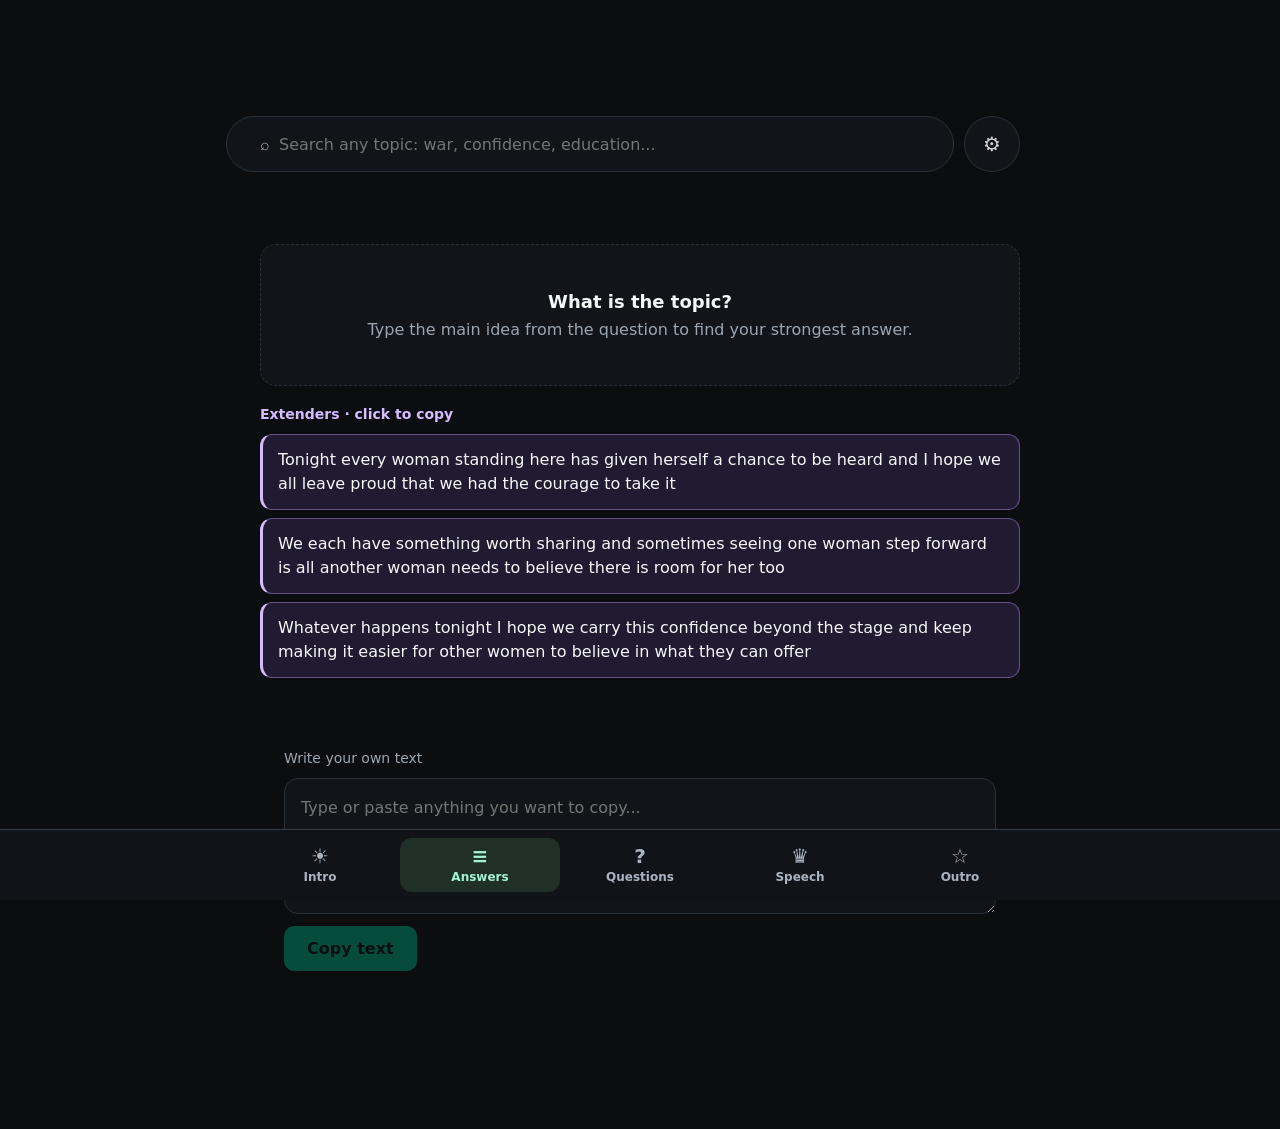
==== commit 0889e012: "Pair all questions with answers, expand copy library and default to uppercase" ====
--- a/index.html
+++ b/index.html
@@ -502,7 +502,7 @@
         <input class="input" id="timerDuration" type="number" min="1" max="3600" step="1" value="100" aria-describedby="timerDurationHelp">
         <p id="timerDurationHelp">1–3600 seconds, changing this restarts a visible timer</p>
         <label style="display:flex;align-items:center;gap:10px;margin-top:20px;cursor:pointer" for="copyAllCaps">
-          <input id="copyAllCaps" type="checkbox" style="width:20px;height:20px;accent-color:var(--accent)">
+          <input id="copyAllCaps" type="checkbox" checked style="width:20px;height:20px;accent-color:var(--accent)">
           Copy in ALL CAPS
         </label>
         <p>Applies to everything you copy, keeps the text on screen unchanged</p>
@@ -521,11 +521,10 @@
     </div>
     <details class="question-bank" id="questionBank">
       <summary>Question bank · browse and copy</summary>
-      <p class="bank-note">All existing questions plus new practice questions, click any question to copy it</p>
+      <p class="bank-note">Every question has two prepared answers, copy a question or open its answers</p>
       <div class="bank-tools">
         <input type="search" id="questionSearch" placeholder="Search questions..." aria-label="Search question bank">
         <select id="questionCategory" aria-label="Question category"><option value="">All categories</option></select>
-        <select id="questionSource" aria-label="Question source"><option value="">All questions</option><option value="existing">Existing answers</option><option value="new">New practice questions</option></select>
         <button class="bank-action" id="randomQuestion" type="button" title="Pick from all questions">Random</button>
         <button class="bank-action" id="showAllQuestions" type="button" hidden>Show all</button>
       </div>
@@ -550,12 +549,12 @@
 </nav>
 
 <script>
-const DATA = [{"id":1,"category":"Leadership & Values","topic":"Leadership","question":"People often associate leadership with power or a title, what does true leadership mean to you?","keywords":["leadership","leader","power","responsibility","influence","team"],"sentences":["I trust a leader who stays helpful when things get difficult adn takes responsibility instead of leaving the team to deal with the problem","Being a host taught me to pay attention to other people and I want to bring that same care into the way I compete","I want people to trust me enough to ask for help and leave that  conversation trusting themselves a little more too"],"topicId":1,"cleanSentences":["I trust a leader who stays helpful when things get difficult and takes responsibility instead of leaving the team to deal with the problem","Being a host taught me to pay attention to other people and I want to bring that same care into the way I compete","I want people to trust me enough to ask for help and leave that conversation trusting themselves a little more too"]},{"id":2,"category":"Society & Equality","topic":"Women's Empowerment","question":"Girls can have big ambitions while still facing limits placed on them by others, what does women's empowerment mean to you?","keywords":["women","empowerment","equality","opportunity","education","representation"],"sentences":["To me women's  empowerment means a girl can make choices about her life without being told her dreams are too much for someone like her","That takes real support like staying in school feeling safe at work and having people around her who take her plans seriously","A girl should spend her energy discovering what she can do rather thna asking whether the world will let her try"],"topicId":2,"cleanSentences":["To me women's empowerment means a girl can make choices about her life without being told her dreams are too much for someone like her","That takes real support like staying in school feeling safe at work and having people around her who take her plans seriously","A girl should spend her energy discovering what she can do rather than asking whether the world will let her try"]},{"id":3,"category":"Education & Youth","topic":"Education","question":"A child's access to learning can shape choices far beyond the classroom, why is education important?","keywords":["education","school","knowledge","children","opportunity","learning"],"sentences":["Education matters because it helps people understand their choices and take more control of their own lives, even in ways we sometimes overlook","Reading a contract applying for a job or knowing what questions to ask can make a real difference  when someone is starting out","What a child learns can stay wiht her when everything else changes and I think every child deserves something that lasting"],"topicId":3,"cleanSentences":["Education matters because it helps people understand their choices and take more control of their own lives, even in ways we sometimes overlook","Reading a contract applying for a job or knowing what questions to ask can make a real difference when someone is starting out","What a child learns can stay with her when everything else changes and I think every child deserves something that lasting"]},{"id":4,"category":"World & Environment","topic":"Climate Change","question":"Environmental decisions made today will affect people who cannot yet vote, how should we respond to climate change?","keywords":["climate","environment","planet","sustainability","future","nature"],"sentences":["Climate change worries me because people are already having to think differently about the places where they live and the resources they depend on","Governments need to make cleaner choices practical through things like better transport while businesses need to take responsibility for teh waste they create","The children who come after us won't  be able to change our decisions so I want us to make choices they can live with"],"topicId":4,"cleanSentences":["Climate change worries me because people are already having to think differently about the places where they live and the resources they depend on","Governments need to make cleaner choices practical through things like better transport while businesses need to take responsibility for the waste they create","The children who come after us won't be able to change our decisions so I want us to make choices they can live with"]},{"id":5,"category":"Society & Equality","topic":"Poverty","question":"Some families work hard and still struggle to cover basic needs, what should society do about poverty?","keywords":["poverty","opportunity","healthcare","housing","economy","independence"],"sentences":["I don't think a child should have fewer chances in life simply because their parents are struggling to pay the bills","Affordable school healthcare  and steady work can help a family move forward without having to choose which basic need to go without","A child's dreams shouldn't have to fit inside a parent's paycheck adn I want our choices to give those dreams more room"],"topicId":5,"cleanSentences":["I don't think a child should have fewer chances in life simply because their parents are struggling to pay the bills","Affordable school healthcare and steady work can help a family move forward without having to choose which basic need to go without","A child's dreams shouldn't have to fit inside a parent's paycheck and I want our choices to give those dreams more room"]},{"id":6,"category":"Personal Growth","topic":"Mental Health","question":"Someone can appear successful while quietly struggling with their mental health, why is mental health important?","keywords":["mental health","wellbeing","help","compassion","healing","support"],"sentences":["I think we need to make it easier to admit when we'ren't doing well instead of  expecting everyone to keep looking strong","Sometimes the first step is a conversation with someone you trust and sometimes it means finding professional help that you can reach and afford","I want asking fro help to feel like opening a door rather than admitting defeat because nobody should have to suffer to look strong"],"topicId":6,"cleanSentences":["I think we need to make it easier to admit when we'ren't doing well instead of expecting everyone to keep looking strong","Sometimes the first step is a conversation with someone you trust and sometimes it means finding professional help that you can reach and afford","I want asking for help to feel like opening a door rather than admitting defeat because nobody should have to suffer to look strong"]},{"id":7,"category":"Technology & Media","topic":"Social Media","question":"Online attention can bring people together while also creating pressure to look perfect, what is the impact of social media on society?","keywords":["social media","technology","comparison","connection","platforms","self-worth"],"sentences":["I like that social media lets people share ideas adn find a community but I don't think it should decide how we feel about ourselves","It's easy to compare an ordinary day with someone else's best moment and forget how much of their life we haven't seen","I want to share a life I'm actually  living rather than spend my life trying to create something that looks worth sharing"],"topicId":7,"cleanSentences":["I like that social media lets people share ideas and find a community but I don't think it should decide how we feel about ourselves","It's easy to compare an ordinary day with someone else's best moment and forget how much of their life we haven't seen","I want to share a life I'm actually living rather than spend my life trying to create something that looks worth sharing"]},{"id":8,"category":"Technology & Media","topic":"Artificial Intelligence","question":"AI tools can offer useful answers but they can also make convincing mistakes, what is your view on artificial intelligence?","keywords":["ai","artificial intelligence","technology","ethics","innovation","future"],"sentences":["I think AI can be useful for learning adn solving problems as long as we remember that a confident answer can still be wrong","I'd check important information and be careful about sharing  private details instead of treating the tool as someone who understands every part of my life","The answer a machine gives us still needs a person willing to question it and I don't want convenience to take that habit away"],"topicId":8,"cleanSentences":["I think AI can be useful for learning and solving problems as long as we remember that a confident answer can still be wrong","I'd check important information and be careful about sharing private details instead of treating the tool as someone who understands every part of my life","The answer a machine gives us still needs a person willing to question it and I don't want convenience to take that habit away"]},{"id":9,"category":"World & Environment","topic":"World Peace","question":"Ending a war does not automatically make families feel safe again, what do you believe is necessary to achieve world peace?","keywords":["peace","war","conflict","empathy","understanding","respect"],"sentences":["For me peace means a family can plan tomorrow without wondering whether they will have to leave their home or lose someone they love","That needs leaders willing to keep talking and  agreements that protect people in daily life rather than only ending one round of fighting","For me teh clearest sign of peace would be a child making plans for the future instead of learning where to hide"],"topicId":9,"cleanSentences":["For me peace means a family can plan tomorrow without wondering whether they will have to leave their home or lose someone they love","That needs leaders willing to keep talking and agreements that protect people in daily life rather than only ending one round of fighting","For me the clearest sign of peace would be a child making plans for the future instead of learning where to hide"]},{"id":10,"category":"Society & Equality","topic":"Diversity","question":"People with different backgrounds may approach the same problem in different ways, why is diversity important?","keywords":["diversity","inclusion","differences","perspectives","society","strength"],"sentences":["I enjoy being around people who see things differently because it gives me a chance to learn something I'dn't discover on my own","In a community we should make room fro those differences by asking people what they think and actually considering their ideas when decisions are made","I'd like people to leave a room feeling their difference added something rather than feeling relieved that  nobody noticed it"],"topicId":10,"cleanSentences":["I enjoy being around people who see things differently because it gives me a chance to learn something I'dn't discover on my own","In a community we should make room for those differences by asking people what they think and actually considering their ideas when decisions are made","I'd like people to leave a room feeling their difference added something rather than feeling relieved that nobody noticed it"]},{"id":11,"category":"Personal Growth","topic":"Beauty","question":"In a pageant appearance receives attention before people hear your story, what does beauty mean to you?","keywords":["beauty","appearance","kindness","confidence","character","values"],"sentences":["To me beauty has a lot to do with how comfortable and valued people feel when they're around  you","I notice someone who includes a person sitting alone or stays kind wehn they have nothing to gain because those choices tell me who they're","I'd be proud if someone remembered my face but I'd care more if they remembered feeling welcome beside me"],"topicId":11,"cleanSentences":["To me beauty has a lot to do with how comfortable and valued people feel when they're around you","I notice someone who includes a person sitting alone or stays kind when they have nothing to gain because those choices tell me who they're","I'd be proud if someone remembered my face but I'd care more if they remembered feeling welcome beside me"]},{"id":12,"category":"Personal Growth","topic":"Failure","question":"Trying something important always brings the possibility of disappointment, what can failure teach us?","keywords":["failure","mistakes","learning","resilience","growth","setbacks"],"sentences":["I'm afraid of failing adn I think it's important to be honest about that especially when people expect me to do well","But I came back to compete because I'd rather learn from trying than  keep wondering what might have happened if I had been brave enough","I may leave without the crown but I don't want to leave wondering who I could have become if fear hadn't kept choosing for me"],"topicId":12,"cleanSentences":["I'm afraid of failing and I think it's important to be honest about that especially when people expect me to do well","But I came back to compete because I'd rather learn from trying than keep wondering what might have happened if I had been brave enough","I may leave without the crown but I don't want to leave wondering who I could have become if fear hadn't kept choosing for me"]},{"id":13,"category":"Personal Growth","topic":"Success","question":"A person can receive praise and still feel unsure about the life they are building, how do you define success?","keywords":["success","achievement","purpose","values","impact","fulfillment"],"sentences":["Winning would mean a lot to me but I'dn't call it success if I had to stop being helpful or  sharing with others to get there","I want to work hard fro my own goals and still be someone this community can ask for advice or support","I want to enjoy what I achieve without becoming someone I wouldn't have trusted before I achieved it"],"topicId":13,"cleanSentences":["Winning would mean a lot to me but I'dn't call it success if I had to stop being helpful or sharing with others to get there","I want to work hard for my own goals and still be someone this community can ask for advice or support","I want to enjoy what I achieve without becoming someone I wouldn't have trusted before I achieved it"]},{"id":14,"category":"Leadership & Values","topic":"Kindness","question":"Small acts of care rarely receive the attention given to major achievements, why is kindness important?","keywords":["kindness","compassion","empathy","people","support","respect"],"sentences":["I think kindness often starts with noticing  something small like a person who hasn't been included or someone who seems quieter than usual","I can make room for them in a conversation or ask how they're doing without expecting them to explain everything that's on their mind","I may forget a small moment of kindness but the person who needed it might carry it much longer thna I know"],"topicId":14,"cleanSentences":["I think kindness often starts with noticing something small like a person who hasn't been included or someone who seems quieter than usual","I can make room for them in a conversation or ask how they're doing without expecting them to explain everything that's on their mind","I may forget a small moment of kindness but the person who needed it might carry it much longer than I know"]},{"id":15,"category":"Education & Youth","topic":"Young People","question":"Young people will live with decisions that are often made without their input, what role should young people play in shaping the future?","keywords":["young people","youth","future","leadership","creativity","generation"],"sentences":["Young people should have chances to take part in decisions because we learn responsibility by doing things adn seeing how our choices affect others","A school could let students plan an event or run a small project with an adult there to help when they need guidance","If we want young people to take responsibility tomorrow we need to let them practice it while we can still  help them today"],"topicId":15,"cleanSentences":["Young people should have chances to take part in decisions because we learn responsibility by doing things and seeing how our choices affect others","A school could let students plan an event or run a small project with an adult there to help when they need guidance","If we want young people to take responsibility tomorrow we need to let them practice it while we can still help them today"]},{"id":16,"category":"Society & Equality","topic":"Gender Equality","question":"Expectations about gender can influence choices at home at school and at work, why is gender equality important?","keywords":["gender","equality","women","men","opportunity","fairness"],"sentences":["I believe girls and boys should be able to explore what they're good at without being told a certain path isn't for them","That also matters later in life when things like fair hiring adn sharing care at home can affect whether someone gets to keep pursuing their goals","I want a child's first question to be what interests them  rather than whether a person like them is allowed to do it"],"topicId":16,"cleanSentences":["I believe girls and boys should be able to explore what they're good at without being told a certain path isn't for them","That also matters later in life when things like fair hiring and sharing care at home can affect whether someone gets to keep pursuing their goals","I want a child's first question to be what interests them rather than whether a person like them is allowed to do it"]},{"id":17,"category":"Society & Equality","topic":"Cultural Differences","question":"Meeting a different tradition can challenge what we have always considered normal, how should we approach cultural differences?","keywords":["culture","traditions","identity","respect","differences","community"],"sentences":["I think it's possible to love your own culture and still be  curious about a way of life that's different from yours","If I don't understand a tradition I can ask respectfully and listen instead of deciding taht unfamiliar means wrong","I can carry my own culture with pride and still leave room to learn because feeling at home shouldn't require making someone else feel foreign"],"topicId":17,"cleanSentences":["I think it's possible to love your own culture and still be curious about a way of life that's different from yours","If I don't understand a tradition I can ask respectfully and listen instead of deciding that unfamiliar means wrong","I can carry my own culture with pride and still leave room to learn because feeling at home shouldn't require making someone else feel foreign"]},{"id":18,"category":"Technology & Media","topic":"Misinformation","question":"A false story can reach many people before anyone stops to check it, how can society respond to misinformation?","keywords":["misinformation","truth","media","facts","critical thinking","information"],"sentences":["I think false information  becomes dangerous when people share it before checking because it sounds convincing or confirms something they already believe","Before passing a claim along I'd look at who published it and whether other trusted sources support it, especially if it could affect someone's life","I'd rather be the person who corrected a mistake thna the person whose pride helped a false story keep spreading"],"topicId":18,"cleanSentences":["I think false information becomes dangerous when people share it before checking because it sounds convincing or confirms something they already believe","Before passing a claim along I'd look at who published it and whether other trusted sources support it, especially if it could affect someone's life","I'd rather be the person who corrected a mistake than the person whose pride helped a false story keep spreading"]},{"id":19,"category":"Society & Equality","topic":"Bullying","question":"A student being bullied may be afraid that asking for help will make things worse, how should we address bullying?","keywords":["bullying","respect","empathy","courage","school","mistreatment"],"sentences":["Bullying can make an ordinary school day feel frightening and I don't think any student should have to handle that fear alone","Adults need to respond when someone asks for help and students need to know how to support a  classmate without putting themselves in danger","I want a child to remember who stood beside them more clearly thna they remember the moment someone tried to make them feel small"],"topicId":19,"cleanSentences":["Bullying can make an ordinary school day feel frightening and I don't think any student should have to handle that fear alone","Adults need to respond when someone asks for help and students need to know how to support a classmate without putting themselves in danger","I want a child to remember who stood beside them more clearly than they remember the moment someone tried to make them feel small"]},{"id":20,"category":"Society & Equality","topic":"Human Rights","question":"It can be harder to defend the rights of someone whose views we dislike, why are human rights important?","keywords":["human rights","freedom","dignity","equality","justice","protection"],"sentences":["Human rights mean we don't have to earn teh right to be safe and treated fairly by being popular successful or similar to everyone else","They matter in everyday places like a classroom a workplace or a police station where a person should be able to  ask for fair treatment","Rights are easiest to praise when we feel safe and I think their real test is whether we defend someone who doesn't"],"topicId":20,"cleanSentences":["Human rights mean we don't have to earn the right to be safe and treated fairly by being popular successful or similar to everyone else","They matter in everyday places like a classroom a workplace or a police station where a person should be able to ask for fair treatment","Rights are easiest to praise when we feel safe and I think their real test is whether we defend someone who doesn't"]},{"id":21,"category":"Personal Growth","topic":"Authenticity","question":"Being watched and judged can create pressure to present a perfect version of yourself, why is authenticity important?","keywords":["authenticity","confidence","identity","genuine","perfection","self"],"sentences":["Being authentic means bringing the same helpful person this community knows into teh competition instead of acting different because I want to win","I can be ambitious and still share with others and I can be a favorite while being honest that I feel nervous too","If I earn this crown I want the community to recognize the person wearing it rather than wonder where the person  they trusted went"],"topicId":21,"cleanSentences":["Being authentic means bringing the same helpful person this community knows into the competition instead of acting different because I want to win","I can be ambitious and still share with others and I can be a favorite while being honest that I feel nervous too","If I earn this crown I want the community to recognize the person wearing it rather than wonder where the person they trusted went"]},{"id":22,"category":"Personal Growth","topic":"Change","question":"A new chapter can be exciting even when it makes us feel unprepared, how should we deal with change?","keywords":["change","growth","adaptation","future","uncertainty","progress"],"sentences":["Change can be uncomfortable because even something I want can ask me to do things I don't feel confident about yet","I try to focus on what I can prepare today adn stay open to advice instead of expecting myself to feel ready all at once","I don't need to feel at home in a new role  immediately, I just need to give myself enough time to grow into it"],"topicId":22,"cleanSentences":["Change can be uncomfortable because even something I want can ask me to do things I don't feel confident about yet","I try to focus on what I can prepare today and stay open to advice instead of expecting myself to feel ready all at once","I don't need to feel at home in a new role immediately, I just need to give myself enough time to grow into it"]},{"id":23,"category":"Purpose & Future","topic":"Change One Thing","question":"Many problems deserve attention but meaningful change also requires choosing where to begin, if you could change one thing in the world, what would it be?","keywords":["change the world","opportunity","children","resources","fairness","potential"],"sentences":["If I could change one thing I'd want a child's education to depend less on how much money their family has","That means thinking about books meals and transport as well as the classroom because a school place doesn't help much if a child can't get  there","I'd like a child's future to be bigger thna the circumstances they began with and education is one way to give them that room"],"topicId":23,"cleanSentences":["If I could change one thing I'd want a child's education to depend less on how much money their family has","That means thinking about books meals and transport as well as the classroom because a school place doesn't help much if a child can't get there","I'd like a child's future to be bigger than the circumstances they began with and education is one way to give them that room"]},{"id":24,"category":"Pageant Classics","topic":"If I Became Miss Universe","question":"Winning a crown brings attention along with expectations from the community, what would you do if you became Miss Universe?","keywords":["miss universe","winner","crown","platform","impact","reign"],"sentences":["If I became Miss Universe I'd keep doing what matters to me in this  community, showing up helping others and sharing what I know","People in this community have trusted me and I'd use that trust to help new contestants feel welcome and prepared","If I win I want new contestants to find me just as willing to help because teh title should add to what I give"],"topicId":24,"cleanSentences":["If I became Miss Universe I'd keep doing what matters to me in this community, showing up helping others and sharing what I know","People in this community have trusted me and I'd use that trust to help new contestants feel welcome and prepared","If I win I want new contestants to find me just as willing to help because the title should add to what I give"]},{"id":25,"category":"Purpose & Future","topic":"Message to the World","question":"Having the world's attention briefly would give you a chance to share one important idea, if you could give one message to the world, what would it be?","keywords":["message","world","compassion","responsibility","respect","action"],"sentences":["If  I could tell the world one thing I'd ask people to share what they can instead of waiting until they have something impressive to offer","Sometimes you have useful advice or a little time adn someone nearby could really use it even if it seems ordinary to you","I think a better world becomes easier to imagine when someone makes the part of it right in front of us a little kinder"],"topicId":25,"cleanSentences":["If I could tell the world one thing I'd ask people to share what they can instead of waiting until they have something impressive to offer","Sometimes you have useful advice or a little time and someone nearby could really use it even if it seems ordinary to you","I think a better world becomes easier to imagine when someone makes the part of it right in front of us a little kinder"]},{"id":26,"category":"Personal Growth","topic":"Confidence","question":"Other people may see confidence while the person on stage still feels nervous, what does confidence mean to you?","keywords":["confidence","humility","growth","self-belief","learning","strength"],"sentences":["Confidence for me is showing up as Singapore knowing people expect a lot while also admitting to myself taht I'm afraid of getting things wrong","I build it by preparing working hard and remembering  that being helpful and willing to learn matters more than appearing certain every second","I can stand here with fear and still belong here and remembering that gives me more strength than pretending I'm never nervous"],"topicId":26,"cleanSentences":["Confidence for me is showing up as Singapore knowing people expect a lot while also admitting to myself that I'm afraid of getting things wrong","I build it by preparing working hard and remembering that being helpful and willing to learn matters more than appearing certain every second","I can stand here with fear and still belong here and remembering that gives me more strength than pretending I'm never nervous"]},{"id":27,"category":"Personal Growth","topic":"Resilience","question":"A difficult period can make even a familiar goal feel far away, what does resilience mean to you?","keywords":["resilience","hardship","strength","adversity","growth","challenge"],"sentences":["To me resilience means finding a way to keep going  without expecting myself to feel strong every single day","I can take a break ask someone for help or make the next step smaller wehn the whole task feels too much","I don't need every step to be a strong one as long as I keep giving myself a way to take the next"],"topicId":27,"cleanSentences":["To me resilience means finding a way to keep going without expecting myself to feel strong every single day","I can take a break ask someone for help or make the next step smaller when the whole task feels too much","I don't need every step to be a strong one as long as I keep giving myself a way to take the next"]},{"id":28,"category":"Personal Growth","topic":"Happiness","question":"Achievement can bring joy but it does not always bring lasting happiness, how do you define happiness?","keywords":["happiness","gratitude","purpose","relationships","success","life"],"sentences":["Happiness for me would include reaching my goals but also having people I can relax with without feeling that I  need to impress them","I want to enjoy the competition and the connections here rather than spend all my time worrying about whether I'll win","I want to recognize teh good in my life while it's happening rather than only realize later how much I had to enjoy"],"topicId":28,"cleanSentences":["Happiness for me would include reaching my goals but also having people I can relax with without feeling that I need to impress them","I want to enjoy the competition and the connections here rather than spend all my time worrying about whether I'll win","I want to recognize the good in my life while it's happening rather than only realize later how much I had to enjoy"]},{"id":29,"category":"Personal Growth","topic":"Self-Love","question":"Wanting to improve can sometimes turn into being too hard on yourself, what does self-love mean to you?","keywords":["self-love","self respect","growth","imperfections","value","relationships"],"sentences":["Self love means I can want to improve without treating myself badly for not being where I want  to be yet","It includes resting wehn I need to saying no sometimes and remembering that a mistake doesn't cancel out everything good about me","I can keep becoming better without treating who I am today as someone who deserves less kindness"],"topicId":29,"cleanSentences":["Self love means I can want to improve without treating myself badly for not being where I want to be yet","It includes resting when I need to saying no sometimes and remembering that a mistake doesn't cancel out everything good about me","I can keep becoming better without treating who I am today as someone who deserves less kindness"]},{"id":30,"category":"Personal Growth","topic":"Forgiveness","question":"Moving past hurt can be difficult especially when trust has been broken, what does forgiveness mean to you?","keywords":["forgiveness","pain","peace","healing","past","future"],"sentences":["I think forgiveness is personal adn nobody should feel pressured to say they're okay before they're ready","For  some people it helps to let go of anger but that doesn't mean they have to trust the person again or return to an unsafe situation","I want peace to include feeling safe and I don't think anyone should have to give up one to be praised for choosing the other"],"topicId":30,"cleanSentences":["I think forgiveness is personal and nobody should feel pressured to say they're okay before they're ready","For some people it helps to let go of anger but that doesn't mean they have to trust the person again or return to an unsafe situation","I want peace to include feeling safe and I don't think anyone should have to give up one to be praised for choosing the other"]},{"id":31,"category":"Leadership & Values","topic":"Responsibility","question":"Good intentions do not always prevent our choices from hurting someone else, why is personal responsibility important?","keywords":["responsibility","choices","accountability","consequences","growth","control"],"sentences":["Responsibility means being willing  to deal with the result of my choices even when I didn't mean to cause a problem","If I let someone down I should listen explain honestly adn do what I can to put it right instead of making excuses","I can't undo every mistake but I can make sure my next action gives people a better reason to trust me"],"topicId":31,"cleanSentences":["Responsibility means being willing to deal with the result of my choices even when I didn't mean to cause a problem","If I let someone down I should listen explain honestly and do what I can to put it right instead of making excuses","I can't undo every mistake but I can make sure my next action gives people a better reason to trust me"]},{"id":32,"category":"Civic & Democracy","topic":"Freedom of Speech","question":"Open discussion can include opinions that are uncomfortable or unpopular, what does freedom of speech mean to you?","keywords":["freedom of speech","expression","truth","accountability","discussion","rights"],"sentences":["I think people should be able to question a leader or speak about an unfair situation without being afraid of being silenced","That freedom also asks me to check what I'm saying and accept taht someone else may disagree or point out a mistake","I want to protect the right to speak even when listening is uncomfortable because silence can hide a  problem without solving it"],"topicId":32,"cleanSentences":["I think people should be able to question a leader or speak about an unfair situation without being afraid of being silenced","That freedom also asks me to check what I'm saying and accept that someone else may disagree or point out a mistake","I want to protect the right to speak even when listening is uncomfortable because silence can hide a problem without solving it"]},{"id":33,"category":"Technology & Media","topic":"Technology","question":"Digital tools make many tasks easier while competing for our attention, how should technology shape our lives?","keywords":["technology","connection","progress","communication","human","future"],"sentences":["I appreciate technology when it helps me learn or stay in touch but I aslo notice how easily it can take over our attention","Putting a phone away during a conversation is a small choice that tells the person with us that we're actually listening","I want the tools in my life to help me pay attention  to what matters rather than keep pulling me away from it"],"topicId":33,"cleanSentences":["I appreciate technology when it helps me learn or stay in touch but I also notice how easily it can take over our attention","Putting a phone away during a conversation is a small choice that tells the person with us that we're actually listening","I want the tools in my life to help me pay attention to what matters rather than keep pulling me away from it"]},{"id":34,"category":"World & Environment","topic":"The Environment","question":"Clean air water and land support the daily lives of every community, why should we protect the environment?","keywords":["environment","nature","air","water","ecosystems","climate"],"sentences":["I think caring for teh environment becomes easier to understand when we think about the water we drink and the air our families breathe","Keeping waste  out of rivers and protecting natural areas aren't distant ideas when people depend on those places to live and work","I want caring for nature to feel as normal as caring for our homes because in a very real way that's what we're doing"],"topicId":34,"cleanSentences":["I think caring for the environment becomes easier to understand when we think about the water we drink and the air our families breathe","Keeping waste out of rivers and protecting natural areas aren't distant ideas when people depend on those places to live and work","I want caring for nature to feel as normal as caring for our homes because in a very real way that's what we're doing"]},{"id":35,"category":"Society & Equality","topic":"Social Justice","question":"Giving everyone the same rule does not always give everyone the same chance, what does social justice mean to you?","keywords":["social justice","equality","systems","fairness","society","opportunity"],"sentences":["To me social justice means checking whether people can actually use the opportunities we say are open to everyone","A school might welcome all students but if a child using a wheelchair can't get into the classroom then  something still needs to change","A fair opportunity should be something a person can actually use rather thna something we can only point to in a rulebook"],"topicId":35,"cleanSentences":["To me social justice means checking whether people can actually use the opportunities we say are open to everyone","A school might welcome all students but if a child using a wheelchair can't get into the classroom then something still needs to change","A fair opportunity should be something a person can actually use rather than something we can only point to in a rulebook"]},{"id":36,"category":"Society & Equality","topic":"Racism","question":"Prejudice can affect opportunities even when it is not openly expressed, how should society confront racism?","keywords":["racism","prejudice","equality","respect","inequality","dignity"],"sentences":["I think racism needs to be taken seriously even when the person experiencing it's the only one in the room speaking about it","We can listen challenge unfair behavior adn look at whether people are getting the same chances at school and at work","I'd like respect to be something people can count on without having to  argue that they deserve it every time they enter a new room"],"topicId":36,"cleanSentences":["I think racism needs to be taken seriously even when the person experiencing it's the only one in the room speaking about it","We can listen challenge unfair behavior and look at whether people are getting the same chances at school and at work","I'd like respect to be something people can count on without having to argue that they deserve it every time they enter a new room"]},{"id":37,"category":"Leadership & Values","topic":"Compassion","question":"We often meet people whose struggles we cannot fully understand, why is compassion important?","keywords":["compassion","empathy","pain","judgment","society","humanity"],"sentences":["Compassion means I don't have to  fully understand someone's experience before I decide to treat them with care","I can ask what would help adn listen to their answer instead of assuming my advice is what they need","I don't have to know the perfect thing to say to make it clear that someone's pain matters to me"],"topicId":37,"cleanSentences":["Compassion means I don't have to fully understand someone's experience before I decide to treat them with care","I can ask what would help and listen to their answer instead of assuming my advice is what they need","I don't have to know the perfect thing to say to make it clear that someone's pain matters to me"]},{"id":38,"category":"Leadership & Values","topic":"Courage","question":"Fear can remain present even after someone has prepared carefully, what does courage mean to you?","keywords":["courage","fear","values","bravery","decisions","strength"],"sentences":["Courage for me means putting effort into something I care about even  when I can't be sure how it will turn out","I feel the fear of failing and making mistakes but I still prepare show up and give myself the chance to do something I care about","I want to find out what I can do while I'm afraid rather thna spend my life waiting for a fearless version of myself"],"topicId":38,"cleanSentences":["Courage for me means putting effort into something I care about even when I can't be sure how it will turn out","I feel the fear of failing and making mistakes but I still prepare show up and give myself the chance to do something I care about","I want to find out what I can do while I'm afraid rather than spend my life waiting for a fearless version of myself"]},{"id":39,"category":"Leadership & Values","topic":"Integrity","question":"Doing the right thing can sometimes cost a person an advantage, what does integrity mean to you?","keywords":["integrity","honesty","character","accountability","values","reputation"],"sentences":["Integrity means being the same person when there isn't a judge or a camera  there to notice what I'm doing","If I promise to help someone I should try to keep that promise and be honest wiht them if something prevents me from doing it","I want my name to mean the same thing to someone who has worked with me as it does to someone who has watched me"],"topicId":39,"cleanSentences":["Integrity means being the same person when there isn't a judge or a camera there to notice what I'm doing","If I promise to help someone I should try to keep that promise and be honest with them if something prevents me from doing it","I want my name to mean the same thing to someone who has worked with me as it does to someone who has watched me"]},{"id":40,"category":"Leadership & Values","topic":"Role Models","question":"Young people often learn from the behavior they see rather than the advice they hear, what makes someone a good role model?","keywords":["role model","inspiration","example","responsibility","values","actions"],"sentences":["A good role model doesn't have to get everything right but they should show us how to handle being wrong","I respect someone who admits a mistake makes an effort to fix it and keeps treating people well wehn things aren't going their way","I'd like to show someone how to keep growing rather than give them another person  they feel they can never measure up to"],"topicId":40,"cleanSentences":["A good role model doesn't have to get everything right but they should show us how to handle being wrong","I respect someone who admits a mistake makes an effort to fix it and keeps treating people well when things aren't going their way","I'd like to show someone how to keep growing rather than give them another person they feel they can never measure up to"]},{"id":41,"category":"Purpose & Future","topic":"The Future","question":"An uncertain future can make people feel either hopeful or powerless, how do you view the future?","keywords":["future","possibility","generation","choices","progress","change"],"sentences":["I see the future as a chance to do better adn that makes me want to take part rather than wait for everything to improve on its own","I can keep learning share what I know and pay attention when someone points out a problem I hadn't noticed before","I can't choose everything the future brings but I can choose whether I arrive  having made an effort to improve something"],"topicId":41,"cleanSentences":["I see the future as a chance to do better and that makes me want to take part rather than wait for everything to improve on its own","I can keep learning share what I know and pay attention when someone points out a problem I hadn't noticed before","I can't choose everything the future brings but I can choose whether I arrive having made an effort to improve something"]},{"id":42,"category":"Civic & Democracy","topic":"Democracy","question":"Citizens have responsibilities between elections as well as on voting day, what does democracy require from citizens?","keywords":["democracy","elections","citizens","institutions","expression","participation"],"sentences":["Democracy matters because people should have a say in decisions that affect their lives and a way to question those making them","Voting is part of taht but so is following local issues and asking how public money is being used between elections","I want citizens to feel they have a voice between elections too because living with a decision should  include a chance to question it"],"topicId":42,"cleanSentences":["Democracy matters because people should have a say in decisions that affect their lives and a way to question those making them","Voting is part of that but so is following local issues and asking how public money is being used between elections","I want citizens to feel they have a voice between elections too because living with a decision should include a chance to question it"]},{"id":43,"category":"Leadership & Values","topic":"Humility","question":"Success can make it harder to notice what we still need to learn, what does humility mean to you?","keywords":["humility","strengths","learning","growth","respect","mistakes"],"sentences":["Humility means I can be proud of my preparation and still recognize that someone  else may know something I need to learn","Being considered a favorite doesn't remove the need to listen work hard or accept feedback wehn my answer could be better","Being a favorite gives me something to appreciate and being willing to learn gives me somewhere to go from here"],"topicId":43,"cleanSentences":["Humility means I can be proud of my preparation and still recognize that someone else may know something I need to learn","Being considered a favorite doesn't remove the need to listen work hard or accept feedback when my answer could be better","Being a favorite gives me something to appreciate and being willing to learn gives me somewhere to go from here"]},{"id":44,"category":"Relationships & Community","topic":"Family","question":"Families can look different while sharing a need for safety and support, what does family mean to you?","keywords":["family","support","love","identity","respect","care"],"sentences":["To me family means having people who care enough to stay involved wehn life becomes difficult or confusing","That care can look like listening without rushing to give advice and making room for someone to grow into a person  you didn't expect","I'd want home to be a place where being loved doesn't depend on having good news to bring through the door"],"topicId":44,"cleanSentences":["To me family means having people who care enough to stay involved when life becomes difficult or confusing","That care can look like listening without rushing to give advice and making room for someone to grow into a person you didn't expect","I'd want home to be a place where being loved doesn't depend on having good news to bring through the door"]},{"id":45,"category":"Relationships & Community","topic":"Friendship","question":"A friendship may be tested when honesty is harder than agreement, what does true friendship mean to you?","keywords":["friendship","trust","loyalty","honesty","support","relationships"],"sentences":["A real friendship lets you share good news without worrying that it will become a competition adn share bad news without feeling ashamed","I value someone who listens but can also tell me honestly when they think I'm making a mistake","I'd like a friend to feel they can come to me  on an ordinary difficult day as easily as they can on a day worth celebrating"],"topicId":45,"cleanSentences":["A real friendship lets you share good news without worrying that it will become a competition and share bad news without feeling ashamed","I value someone who listens but can also tell me honestly when they think I'm making a mistake","I'd like a friend to feel they can come to me on an ordinary difficult day as easily as they can on a day worth celebrating"]},{"id":46,"category":"Leadership & Values","topic":"Respect","question":"Disagreement can quickly become personal when people feel strongly about an issue, why is respect important?","keywords":["respect","disagreement","dignity","opinions","society","differences"],"sentences":["Respect means I can disagree with someone without treating them as though their feelings or their whole life no longer matter","I can ask why they think taht way and explain my view without turning the conversation into an insult","I don't need someone to  leave agreeing with me but I do want them to leave knowing I treated them as a person"],"topicId":46,"cleanSentences":["Respect means I can disagree with someone without treating them as though their feelings or their whole life no longer matter","I can ask why they think that way and explain my view without turning the conversation into an insult","I don't need someone to leave agreeing with me but I do want them to leave knowing I treated them as a person"]},{"id":47,"category":"Purpose & Future","topic":"Purpose","question":"Ambition gives us goals but it does not always explain why those goals matter, what does it mean to live with purpose?","keywords":["purpose","meaning","ambition","life","impact","abilities"],"sentences":["Purpose for me comes from knowing that something I do can be useful to another person even when it's a small thing","In this community that might mean sharing advice or helping someone feel prepared enough to take part instead  of staying on the side","I want the things I work toward to leave me with more to give adn the people around me with a reason to feel supported"],"topicId":47,"cleanSentences":["Purpose for me comes from knowing that something I do can be useful to another person even when it's a small thing","In this community that might mean sharing advice or helping someone feel prepared enough to take part instead of staying on the side","I want the things I work toward to leave me with more to give and the people around me with a reason to feel supported"]},{"id":48,"category":"Society & Equality","topic":"Strong Woman","question":"Women are often expected to appear capable without showing doubt or asking for help, what makes a strong woman?","keywords":["strong woman","women","strength","vulnerability","courage","growth"],"sentences":["A strong woman can be afraid and still choose to take part without feeling she has  to hide everything she's going through","She can work hard toward a goal while asking for help and being honest when the pressure feels difficult","I want girls to know that needing support doesn't cancel their strength adn being afraid doesn't cancel their right to take part"],"topicId":48,"cleanSentences":["A strong woman can be afraid and still choose to take part without feeling she has to hide everything she's going through","She can work hard toward a goal while asking for help and being honest when the pressure feels difficult","I want girls to know that needing support doesn't cancel their strength and being afraid doesn't cancel their right to take part"]},{"id":49,"category":"Personal Growth","topic":"Younger Self","question":"Looking back can reveal how much pressure we once placed on ourselves, what would you tell your younger self?","keywords":["younger self","mistakes","growth","perfection","lessons","advice"],"sentences":["I'd tell my younger self that she doesn't need to know she'll succeed before she lets herself try something taht matters to her","Waiting until there's no risk of a mistake can mean waiting forever and I don't want fear to make all those decisions for me","I'd tell her to give herself a chance before deciding she isn't ready because some confidence only comes  after we begin"],"topicId":49,"cleanSentences":["I'd tell my younger self that she doesn't need to know she'll succeed before she lets herself try something that matters to her","Waiting until there's no risk of a mistake can mean waiting forever and I don't want fear to make all those decisions for me","I'd tell her to give herself a chance before deciding she isn't ready because some confidence only comes after we begin"]},{"id":50,"category":"Purpose & Future","topic":"Legacy","question":"Titles eventually pass on but the way we affect people can last much longer, what legacy would you like to leave?","keywords":["legacy","impact","memory","influence","purpose","people"],"sentences":["I'd like people to remember me as someone who made time for others and shared what she could even while working toward her own goals","There are different ways to support this community adn I want to keep sharing what I've learned while making time to learn from others too","I'd like someone to remember  that I made their first step easier because I shared what helped me take mine"],"topicId":50,"cleanSentences":["I'd like people to remember me as someone who made time for others and shared what she could even while working toward her own goals","There are different ways to support this community and I want to keep sharing what I've learned while making time to learn from others too","I'd like someone to remember that I made their first step easier because I shared what helped me take mine"]},{"id":51,"category":"Pageant Classics","topic":"Why You Deserve the Crown","question":"The judges must choose someone who can handle the work that follows tonight, why do you deserve to be Miss Universe?","keywords":["deserve","crown","winner","miss universe","purpose","represent"],"sentences":["I believe I deserve to be Miss Universe because I've already shown that I care about this community through teh way I help and share with others","I know being a favorite brings expectations but I'm willing to work prepare and let my effort speak instead of assuming the result is mine","I want to earn  the crown tonight and keep earning the trust behind it through the way I show up afterward"],"topicId":51,"cleanSentences":["I believe I deserve to be Miss Universe because I've already shown that I care about this community through the way I help and share with others","I know being a favorite brings expectations but I'm willing to work prepare and let my effort speak instead of assuming the result is mine","I want to earn the crown tonight and keep earning the trust behind it through the way I show up afterward"]},{"id":52,"category":"Pageant Classics","topic":"Winning Tonight","question":"The celebration of winning would be followed by real responsibilities, what would you do if you won Miss Universe tonight?","keywords":["win","winner","tonight","crown","reign","platform"],"sentences":["If I won Miss Universe  tonight I'd first thank the community that has supported me and trusted me with such high expectations","Then I'd keep making time for others by sharing preparation tips helping newer contestants and being someone they can ask for help without feeling judged","I'd be proud to win as Singapore adn even prouder if my return gave someone else the courage to put their name forward"],"topicId":52,"cleanSentences":["If I won Miss Universe tonight I'd first thank the community that has supported me and trusted me with such high expectations","Then I'd keep making time for others by sharing preparation tips helping newer contestants and being someone they can ask for help without feeling judged","I'd be proud to win as Singapore and even prouder if my return gave someone else the courage to put their name forward"]},{"id":53,"category":"Pageant Classics","topic":"Most Important Quality","question":"A titleholder is expected to represent people beyond her own experience, what is the most important quality a Miss Universe should have?","keywords":["quality","miss universe","authenticity","values","winner","character"],"sentences":["I think a Miss Universe needs to be approachable so  that the people she represents still feel comfortable talking to her","She should listen admit when she needs advice and remember taht winning doesn't make her experience more important than everyone else's","I'd want someone new to feel comfortable asking me for help because being admired means less to me if I stop being approachable"],"topicId":53,"cleanSentences":["I think a Miss Universe needs to be approachable so that the people she represents still feel comfortable talking to her","She should listen admit when she needs advice and remember that winning doesn't make her experience more important than everyone else's","I'd want someone new to feel comfortable asking me for help because being admired means less to me if I stop being approachable"]},{"id":54,"category":"Pageant Classics","topic":"Meaning of Beauty","question":"In a pageant appearance receives attention before people hear your story, what does beauty mean to you?","keywords":["beauty","character","kindness","confidence","pageant","appearance"],"sentences":["Beauty to me includes being comfortable enough wiht yourself to stop making every interaction about whether you're being admired","I notice the person who welcomes someone new or gives encouragement freely because being around them makes other people feel more  at ease","I hope people leave my company feeling more comfortable with themselves because that's a kind of beauty I can keep offering"],"topicId":54,"cleanSentences":["Beauty to me includes being comfortable enough with yourself to stop making every interaction about whether you're being admired","I notice the person who welcomes someone new or gives encouragement freely because being around them makes other people feel more at ease","I hope people leave my company feeling more comfortable with themselves because that's a kind of beauty I can keep offering"]},{"id":55,"category":"Pageant Classics","topic":"Greatest Role Model","question":"An inspiring example can shape the person we hope to become, who is your greatest role model and why?","keywords":["role model","inspiration","strength","kindness","success","example"],"sentences":["The kind of role model I admire is someone who stays generous with their time adn knowledge even while working hard for their own goals","I pay attention to how they treat people who can't give them anything back because that says more to me than a public speech","I'd like to  become the kind of person whose example makes someone else feel that success and generosity can belong in the same life"],"topicId":55,"cleanSentences":["The kind of role model I admire is someone who stays generous with their time and knowledge even while working hard for their own goals","I pay attention to how they treat people who can't give them anything back because that says more to me than a public speech","I'd like to become the kind of person whose example makes someone else feel that success and generosity can belong in the same life"]},{"id":56,"category":"Pageant Classics","topic":"Biggest Problem","question":"Your generation has opportunities and pressures that earlier generations did not face, what is the biggest problem facing your generation today?","keywords":["generation","problem","technology","misinformation","comparison","division"],"sentences":["I think one challenge for my generation is feeling taht we have to look successful all the time even while we're still working things out","Social media can make  it hard to admit uncertainty so we need friends and spaces where an honest conversation feels more useful than a perfect picture","I'd like young people to feel they can build a life at their own pace without having to make every step look impressive"],"topicId":56,"cleanSentences":["I think one challenge for my generation is feeling that we have to look successful all the time even while we're still working things out","Social media can make it hard to admit uncertainty so we need friends and spaces where an honest conversation feels more useful than a perfect picture","I'd like young people to feel they can build a life at their own pace without having to make every step look impressive"]},{"id":57,"category":"Pageant Classics","topic":"Change the World","question":"One change can create other opportunities when it addresses the right problem, if you could change one thing about the world, what would it be and why?","keywords":["change","world","opportunity","resources","education","fairness"],"sentences":["If I could change something about  the world I'd give children a fairer chance to learn even when their families have very little money","A quiet place to study books and reliable transport can make a big difference alongside good teaching adn support at school","I'd want more children to have a choice about their future rather than spend it dealing with limits they never chose"],"topicId":57,"cleanSentences":["If I could change something about the world I'd give children a fairer chance to learn even when their families have very little money","A quiet place to study books and reliable transport can make a big difference alongside good teaching and support at school","I'd want more children to have a choice about their future rather than spend it dealing with limits they never chose"]},{"id":58,"category":"Pageant Classics","topic":"Life Lesson","question":"Some lessons only become clear after a difficult or unexpected experience, what is the most important lesson life has taught you?","keywords":["lesson","life","growth","difficulty","setback","strength"],"sentences":["One lesson I'm carrying into this competition  is that fear can be present even when you're doing something you really want to do","I can take advice practice what needs work and accept that an honest attempt might still include mistakes","I want to leave this experience having learned something about myself taht I couldn't have learned by staying safely on the side"],"topicId":58,"cleanSentences":["One lesson I'm carrying into this competition is that fear can be present even when you're doing something you really want to do","I can take advice practice what needs work and accept that an honest attempt might still include mistakes","I want to leave this experience having learned something about myself that I couldn't have learned by staying safely on the side"]},{"id":59,"category":"Pageant Classics","topic":"Advice to a Young Girl","question":"A young girl may compare herself with images that never show the whole story, what would you say to a young girl who does not feel beautiful or confident?","keywords":["young girl","confidence","beauty","self-worth","advice","comparison"],"sentences":["I'd tell her she doesn't have to look like another girl to deserve kindness or have something valuable to offer","I'd ask what she enjoys and what makes her  proud then encourage her to spend time with people who notice more than her appearance","I'd want her to leave knowing she can take up space today without first changing herself into someone easier for teh world to praise"],"topicId":59,"cleanSentences":["I'd tell her she doesn't have to look like another girl to deserve kindness or have something valuable to offer","I'd ask what she enjoys and what makes her proud then encourage her to spend time with people who notice more than her appearance","I'd want her to leave knowing she can take up space today without first changing herself into someone easier for the world to praise"]},{"id":60,"category":"Pageant Classics","topic":"Use Your Platform","question":"Public attention can fade quickly unless people know how to turn it into action, how would you use your voice and platform to make a difference?","keywords":["platform","voice","difference","impact","visibility","causes"],"sentences":["I'd use my voice to help people in this community who want to compete but feel too afraid to put themselves forward","I can share my experience as a host adn a returning contestant offer practice and remind them that being nervous doesn't mean they don't belong","I'd like someone to try because they saw me trying and know they can ask me for help when their own fear  shows up"],"topicId":60,"cleanSentences":["I'd use my voice to help people in this community who want to compete but feel too afraid to put themselves forward","I can share my experience as a host and a returning contestant offer practice and remind them that being nervous doesn't mean they don't belong","I'd like someone to try because they saw me trying and know they can ask me for help when their own fear shows up"]},{"id":61,"category":"Pageant Classics","topic":"Beauty vs Intelligence","question":"Pageants often raise questions about how much weight to give appearance and knowledge, what is more important, beauty or intelligence and why?","keywords":["beauty","intelligence","values","purpose","character","pageant"],"sentences":["I'dn't ask  a woman to choose between beauty and intelligence because both can be part of who she is","What matters to me is whether she listens understands what she's talking about adn treats people with care once she has their attention","I'd like people to remember what I did with their attention rather than only the reason they first looked my way"],"topicId":61,"cleanSentences":["I'dn't ask a woman to choose between beauty and intelligence because both can be part of who she is","What matters to me is whether she listens understands what she's talking about and treats people with care once she has their attention","I'd like people to remember what I did with their attention rather than only the reason they first looked my way"]},{"id":62,"category":"Pageant Classics","topic":"Define Success","question":"A person can receive praise and still feel unsure about the life they are building, how do you define success?","keywords":["success","values","impact","character","achievement","meaning"],"sentences":["For me success would mean finishing this competition knowing I worked hard and stayed true to how I want to treat people","I want to aim for teh crown while still sharing advice and supporting others rather than feeling that their progress takes something from mine","I'd be proud of a result I worked for and proud to meet the people  I competed with knowing I treated them well"],"topicId":62,"cleanSentences":["For me success would mean finishing this competition knowing I worked hard and stayed true to how I want to treat people","I want to aim for the crown while still sharing advice and supporting others rather than feeling that their progress takes something from mine","I'd be proud of a result I worked for and proud to meet the people I competed with knowing I treated them well"]},{"id":63,"category":"Pageant Classics","topic":"Failure That Made You Stronger","question":"Judges hear many stories about setbacks but the response to a setback is what shows growth, what is one failure or difficult experience that made you stronger?","keywords":["failure","difficulty","strength","lesson","adapt","growth"],"sentences":["A  challenge I face is worrying that I might get things wrong in front of people who expect a lot from me","I'm learning to put more attention into preparing and asking for advice thna into trying to predict every mistake I could make","I can't promise that trying will bring a win but I know staying away would take away my chance to grow"],"topicId":63,"cleanSentences":["A challenge I face is worrying that I might get things wrong in front of people who expect a lot from me","I'm learning to put more attention into preparing and asking for advice than into trying to predict every mistake I could make","I can't promise that trying will bring a win but I know staying away would take away my chance to grow"]},{"id":64,"category":"Pageant Classics","topic":"One Message to the World","question":"People around the world face different challenges while sharing many basic hopes, if you could give one message to the entire world, what would it be?","keywords":["message","world","empathy","kindness","respect","action"],"sentences":["I'd ask people to remember  that being helpful doesn't require having a perfect life or all the answers yourself","You can share something you've learned make space for someone new or listen when a person is struggling to explain how they feel","I'd like more people to offer teh care they already know how to give rather than wait until they feel important enough to help"],"topicId":64,"cleanSentences":["I'd ask people to remember that being helpful doesn't require having a perfect life or all the answers yourself","You can share something you've learned make space for someone new or listen when a person is struggling to explain how they feel","I'd like more people to offer the care they already know how to give rather than wait until they feel important enough to help"]},{"id":65,"category":"Pageant Classics","topic":"Why You Over the Other Finalists","question":"Every finalist has worked to reach this stage and brings something different, why should you be chosen over the other finalists?","keywords":["other finalists","chosen","winner","competition","crown","purpose"],"sentences":["I know I'm considered a favorite but I'd never use that to suggest that teh other finalists have less to offer","What I can show you is my effort my willingness to return despite fear and the way I've continued helping people in this community","I'd like to be chosen for  what I bring while still honoring what the other finalists brought to get here beside me"],"topicId":65,"cleanSentences":["I know I'm considered a favorite but I'd never use that to suggest that the other finalists have less to offer","What I can show you is my effort my willingness to return despite fear and the way I've continued helping people in this community","I'd like to be chosen for what I bring while still honoring what the other finalists brought to get here beside me"]},{"id":66,"category":"World & Environment","topic":"War","question":"Families caught in a war may lose safety education and a sense of a future, what is your view on war?","keywords":["war","warfare","armed conflict","violence","peace","diplomacy"],"sentences":["War makes me think about people who had ordinary plans for their lives and are now just trying to keep their families safe","They need food medicine shelter and leaders who keep working toward an end to teh fighting while protecting the people caught in it","I want peace to mean a family can  stop counting the hours until danger and start making plans for the life ahead of them"],"topicId":66,"cleanSentences":["War makes me think about people who had ordinary plans for their lives and are now just trying to keep their families safe","They need food medicine shelter and leaders who keep working toward an end to the fighting while protecting the people caught in it","I want peace to mean a family can stop counting the hours until danger and start making plans for the life ahead of them"]},{"id":67,"category":"Society & Equality","topic":"Immigration","question":"Countries must make rules while considering the people whose lives those rules affect, how should countries approach immigration?","keywords":["immigration","immigrants","migration","borders","migrants","citizenship"],"sentences":["I think immigration needs clear rules but we should remember that  the people following those rules are trying to build a life","Applications should be handled fairly and people need information they can understand about working settling in and their responsibilities to teh community","I'd like fairness to be something people experience in the process rather than only a word they hear when the rules are explained"],"topicId":67,"cleanSentences":["I think immigration needs clear rules but we should remember that the people following those rules are trying to build a life","Applications should be handled fairly and people need information they can understand about working settling in and their responsibilities to the community","I'd like fairness to be something people experience in the process rather than only a word they hear when the rules are explained"]},{"id":68,"category":"Society & Equality","topic":"Abortion","question":"People bring deeply different beliefs and experiences to decisions about pregnancy, what is your position on abortion?","keywords":["abortion","reproductive rights","pregnancy","choice","women's health"],"sentences":["I think a woman facing a decision about pregnancy deserves accurate information support and the chance to speak without being shamed","People have different beliefs about abortion but we should be willing to listen to the person whose body adn daily life are directly affected","I'd want someone  facing that decision to find care before judgment because being heard should never depend on making everyone else comfortable"],"topicId":68,"cleanSentences":["I think a woman facing a decision about pregnancy deserves accurate information support and the chance to speak without being shamed","People have different beliefs about abortion but we should be willing to listen to the person whose body and daily life are directly affected","I'd want someone facing that decision to find care before judgment because being heard should never depend on making everyone else comfortable"]},{"id":69,"category":"Society & Equality","topic":"LGBTQ+ Equality","question":"Feeling accepted can depend on whether a person feels safe being open about who they are, what does LGBTQ+ equality mean to you?","keywords":["lgbtq","gay","lesbian","transgender","sexual orientation","pride"],"sentences":["I believe LGBTQ+ people should be able to live openly without worrying that it will cost them safety friendship or a fair chance at work","That means taking bullying seriously and asking whether the places we call welcoming actually feel safe to the  people using them","I want someone to feel welcome without having to hide teh part of themselves they worry we might reject"],"topicId":69,"cleanSentences":["I believe LGBTQ+ people should be able to live openly without worrying that it will cost them safety friendship or a fair chance at work","That means taking bullying seriously and asking whether the places we call welcoming actually feel safe to the people using them","I want someone to feel welcome without having to hide the part of themselves they worry we might reject"]},{"id":70,"category":"Society & Equality","topic":"Gun Violence","question":"Public debate can become divided even while families are asking for greater safety, how should society respond to gun violence?","keywords":["gun violence","guns","shooting","weapons","firearms","safety"],"sentences":["Gun violence is frightening because an ordinary day can change a family forever and  the people left behind have to live with that loss","We need careful laws safe storage and ways to act on credible threats rather than only talking about the issue after another tragedy","I'd like a child to expect to come home safely because taht expectation should be ordinary rather than something we keep promising after a tragedy"],"topicId":70,"cleanSentences":["Gun violence is frightening because an ordinary day can change a family forever and the people left behind have to live with that loss","We need careful laws safe storage and ways to act on credible threats rather than only talking about the issue after another tragedy","I'd like a child to expect to come home safely because that expectation should be ordinary rather than something we keep promising after a tragedy"]},{"id":71,"category":"Society & Equality","topic":"Domestic Violence","question":"Leaving an unsafe home can involve risks that are not obvious to people outside it, what must we do to address domestic violence?","keywords":["domestic violence","abuse","survivors","violence against women","safe homes"],"sentences":["I don't think anyone should have to stay in an unsafe home because they have nowhere to go or are afraid they won't be believed","Someone asking for help may need shelter money or a safe way to contact support before they can make any other  decision","I'd want home to mean safety and asking for help to lead toward it rather thna toward another reason to stay silent"],"topicId":71,"cleanSentences":["I don't think anyone should have to stay in an unsafe home because they have nowhere to go or are afraid they won't be believed","Someone asking for help may need shelter money or a safe way to contact support before they can make any other decision","I'd want home to mean safety and asking for help to lead toward it rather than toward another reason to stay silent"]},{"id":72,"category":"Society & Equality","topic":"Sexual Harassment","question":"Someone may hesitate to report harassment when the other person has more power, how can we confront sexual harassment?","keywords":["sexual harassment","harassment","consent","workplace","abuse","respect"],"sentences":["No one should have to accept sexual harassment to keep a job finish school or avoid upsetting someone wiht more power","People need clear ways to report what happened and a fair response that  takes the complaint seriously regardless of who it's about","I want someone to know their boundaries matter even when the person crossing them has a louder voice or a more powerful title"],"topicId":72,"cleanSentences":["No one should have to accept sexual harassment to keep a job finish school or avoid upsetting someone with more power","People need clear ways to report what happened and a fair response that takes the complaint seriously regardless of who it's about","I want someone to know their boundaries matter even when the person crossing them has a louder voice or a more powerful title"]},{"id":73,"category":"Civic & Democracy","topic":"Corruption","question":"Money lost through dishonesty can mean a service never reaches the people who need it, how can corruption be reduced?","keywords":["corruption","bribery","government","transparency","accountability","public trust"],"sentences":["Corruption matters because money meant for a school a road or a clinic can disappear while people are left waiting fro something they were promised","Citizens should be able to see who was paid what was delivered and who will take responsibility when the two don't match","People should be able to see where their money went rather than wonder whose private  life it improved"],"topicId":73,"cleanSentences":["Corruption matters because money meant for a school a road or a clinic can disappear while people are left waiting for something they were promised","Citizens should be able to see who was paid what was delivered and who will take responsibility when the two don't match","People should be able to see where their money went rather than wonder whose private life it improved"]},{"id":74,"category":"Economy & Opportunity","topic":"The Economy","question":"Economic growth can look positive on paper while some families still struggle, what makes an economy truly successful?","keywords":["economy","economic growth","business","prosperity","jobs","inequality"],"sentences":["A good economy should mean an ordinary worker has a fair chance to pay the bills and plan a little beyond the end of the month","Businesses need room to grow but workers aslo need fair pay training and some security when they put effort into their jobs","I'd like growth to be something families feel when they pay their bills rather than only a  number they hear on the news"],"topicId":74,"cleanSentences":["A good economy should mean an ordinary worker has a fair chance to pay the bills and plan a little beyond the end of the month","Businesses need room to grow but workers also need fair pay training and some security when they put effort into their jobs","I'd like growth to be something families feel when they pay their bills rather than only a number they hear on the news"]},{"id":75,"category":"Economy & Opportunity","topic":"Inflation","question":"Rising prices can force households to change choices they once took for granted, how should leaders respond to inflation?","keywords":["inflation","prices","cost of living","affordability","economy","food prices"],"sentences":["When prices rise I think about the family buying the same groceries and finding that their money doesn't stretch as far anymore","Leaders need to understand what's causing the increases and help  people struggling with basic needs while working on a longer term response","I'd judge the response by whether families can manage the basics again because those are teh numbers people have to live with"],"topicId":75,"cleanSentences":["When prices rise I think about the family buying the same groceries and finding that their money doesn't stretch as far anymore","Leaders need to understand what's causing the increases and help people struggling with basic needs while working on a longer term response","I'd judge the response by whether families can manage the basics again because those are the numbers people have to live with"]},{"id":76,"category":"Economy & Opportunity","topic":"Unemployment","question":"Repeated rejection can affect a job seeker's confidence as well as their income, how should society address unemployment?","keywords":["unemployment","jobs","work","joblessness","training","employment"],"sentences":["Being unable to find work can wear down someone's confidence especially when they keep applying adn don't hear anything back","Training needs  to connect with real openings and employers should be willing to recognize ability in people whose path hasn't been straightforward","I'd want a willing worker to meet an open door somewhere because repeated rejection shouldn't become the only answer their effort receives"],"topicId":76,"cleanSentences":["Being unable to find work can wear down someone's confidence especially when they keep applying and don't hear anything back","Training needs to connect with real openings and employers should be willing to recognize ability in people whose path hasn't been straightforward","I'd want a willing worker to meet an open door somewhere because repeated rejection shouldn't become the only answer their effort receives"]},{"id":77,"category":"Society & Equality","topic":"Homelessness","question":"Without stable housing even routine steps toward recovery can become difficult, what should be done about homelessness?","keywords":["homelessness","homeless","housing","shelter","poverty","streets"],"sentences":["When someone doesn't have a stable place to live even a simple task like keeping an appointment or applying fro work becomes harder","Housing should come with support that fits the person's situation rather than assuming everyone lost their home for the same reason","I'd call  the help successful when someone can close their own door at night and trust that they can stay there"],"topicId":77,"cleanSentences":["When someone doesn't have a stable place to live even a simple task like keeping an appointment or applying for work becomes harder","Housing should come with support that fits the person's situation rather than assuming everyone lost their home for the same reason","I'd call the help successful when someone can close their own door at night and trust that they can stay there"]},{"id":78,"category":"World & Environment","topic":"Refugees","question":"Leaving a country for safety can also mean leaving work family and community behind, what responsibility do we have toward refugees?","keywords":["refugees","displacement","asylum","war","migration","humanitarian"],"sentences":["A refugee may have left a home  a job and people they love with very little time to decide what to bring","They need a fair process and practical support like somewhere safe to stay school for their children and a chance to work where allowed","I'd want a family forced to leave everything to find that their right to be treated wiht care had crossed the border with them"],"topicId":78,"cleanSentences":["A refugee may have left a home a job and people they love with very little time to decide what to bring","They need a fair process and practical support like somewhere safe to stay school for their children and a chance to work where allowed","I'd want a family forced to leave everything to find that their right to be treated with care had crossed the border with them"]},{"id":79,"category":"Health & Wellbeing","topic":"Healthcare Access","question":"Care may exist nearby and still be out of reach because of cost or other barriers, should healthcare be accessible to everyone?","keywords":["healthcare","health care","medicine","doctors","access","public health"],"sentences":["I think getting basic healthcare should be possible before a problem becomes so serious that a person can no longer manage daily life","Cost distance and time away from work can all keep someone from a clinic even when we tell them help  is available","I'd want people to seek care when they need it rather than wait until fear of the illness finally becomes greater than fear of teh bill"],"topicId":79,"cleanSentences":["I think getting basic healthcare should be possible before a problem becomes so serious that a person can no longer manage daily life","Cost distance and time away from work can all keep someone from a clinic even when we tell them help is available","I'd want people to seek care when they need it rather than wait until fear of the illness finally becomes greater than fear of the bill"]},{"id":80,"category":"Health & Wellbeing","topic":"Pandemic Preparedness","question":"A global health crisis tests both public services and trust in information, what did the world learn from the pandemic?","keywords":["pandemic","covid","virus","public health","preparedness","vaccines"],"sentences":["The pandemic reminded us how quickly everyday life can change adn how much people depend on clear information when they're worried","Health  services need preparation and families need practical support so they can follow advice without losing the basics they rely on","I'd like the next crisis to find us better prepared because remembering what happened should change what we do before it happens again"],"topicId":80,"cleanSentences":["The pandemic reminded us how quickly everyday life can change and how much people depend on clear information when they're worried","Health services need preparation and families need practical support so they can follow advice without losing the basics they rely on","I'd like the next crisis to find us better prepared because remembering what happened should change what we do before it happens again"]},{"id":81,"category":"Personal Growth","topic":"Body Image","question":"Comments about appearance can affect someone long after the conversation ends, how can we promote a healthier body image?","keywords":["body image","body positivity","appearance","beauty standards","weight","self esteem"],"sentences":["I think a healthier body image starts when we stop treating every change in someone's appearance as something we need  to comment on","We can care about health without shaming people adn show more kinds of beauty so a young person doesn't think there is only one acceptable look","I want someone watching this pageant to feel there is more room for them in the world rather than more work to do before they belong"],"topicId":81,"cleanSentences":["I think a healthier body image starts when we stop treating every change in someone's appearance as something we need to comment on","We can care about health without shaming people and show more kinds of beauty so a young person doesn't think there is only one acceptable look","I want someone watching this pageant to feel there is more room for them in the world rather than more work to do before they belong"]},{"id":82,"category":"Technology & Media","topic":"Cyberbullying","question":"Online abuse can follow a young person beyond the school day, how should we stop cyberbullying?","keywords":["cyberbullying","online bullying","internet abuse","social media","harassment","digital safety"],"sentences":["Being bullied online can feel hard to escape because the messages may follow someone even after they've left school or put their phone down","Platforms need useful reporting tools and young people need adults who will take teh situation seriously instead of saying it's only happening on a screen","I'd want the person receiving those messages to hear  a stronger one from us, you matter and you don't have to handle this alone"],"topicId":82,"cleanSentences":["Being bullied online can feel hard to escape because the messages may follow someone even after they've left school or put their phone down","Platforms need useful reporting tools and young people need adults who will take the situation seriously instead of saying it's only happening on a screen","I'd want the person receiving those messages to hear a stronger one from us, you matter and you don't have to handle this alone"]},{"id":83,"category":"Society & Equality","topic":"Child Marriage","question":"Adult decisions can close a girl's future before she has a chance to choose it, why must child marriage end?","keywords":["child marriage","forced marriage","girls","children's rights","education","early marriage"],"sentences":["A child should have time to learn grow and understand what they want before being expected to take on a marriage","Keeping girls in school and helping families with the pressures they face can be part of  making that choice possible","A girl's future should still be hers to discover and I want childhood to give her time rather thna take her choices away"],"topicId":83,"cleanSentences":["A child should have time to learn grow and understand what they want before being expected to take on a marriage","Keeping girls in school and helping families with the pressures they face can be part of making that choice possible","A girl's future should still be hers to discover and I want childhood to give her time rather than take her choices away"]},{"id":84,"category":"Society & Equality","topic":"Human Trafficking","question":"People seeking work or safety can become targets for exploitation, how can the world fight human trafficking?","keywords":["human trafficking","trafficking","modern slavery","exploitation","victims","forced labor"],"sentences":["Human trafficking takes advantage of people who may already be searching fro work safety or a way out of a difficult situation","People need safer ways to seek help and survivors need practical support with housing care and work as  well as a chance to report what happened","I'd want freedom to come with a safe place to go because being out of danger should be the beginning of a life someone can rebuild"],"topicId":84,"cleanSentences":["Human trafficking takes advantage of people who may already be searching for work safety or a way out of a difficult situation","People need safer ways to seek help and survivors need practical support with housing care and work as well as a chance to report what happened","I'd want freedom to come with a safe place to go because being out of danger should be the beginning of a life someone can rebuild"]},{"id":85,"category":"Society & Equality","topic":"Indigenous Rights","question":"Decisions about land can affect a community's identity as well as its livelihood, why are Indigenous rights important?","keywords":["indigenous","native people","ancestral land","culture","minority rights","heritage"],"sentences":["Indigenous communities should have a real say in decisions about the land and traditions that are part of their daily lives","Listening means involving them before decisions  are made and respecting their rights rather than inviting them only after a plan has been agreed","I'd like people to have a place in teh future without being asked to surrender the roots that connect them to it"],"topicId":85,"cleanSentences":["Indigenous communities should have a real say in decisions about the land and traditions that are part of their daily lives","Listening means involving them before decisions are made and respecting their rights rather than inviting them only after a plan has been agreed","I'd like people to have a place in the future without being asked to surrender the roots that connect them to it"]},{"id":86,"category":"Society & Equality","topic":"Religious Tolerance","question":"Living together peacefully does not require everyone to share the same beliefs, how should we approach religious differences?","keywords":["religion","religious tolerance","faith","belief","worship","freedom of religion"],"sentences":["I think people should be free to practice their faith or choose not to follow one without being treated as less worthy of respect","I can be curious about someone's beliefs and protect their right to hold them even when I'dn't make teh same choice","I want people to feel safe living by their beliefs while leaving their neighbor equally free to  live by theirs"],"topicId":86,"cleanSentences":["I think people should be free to practice their faith or choose not to follow one without being treated as less worthy of respect","I can be curious about someone's beliefs and protect their right to hold them even when I'dn't make the same choice","I want people to feel safe living by their beliefs while leaving their neighbor equally free to live by theirs"]},{"id":87,"category":"Civic & Democracy","topic":"Freedom of the Press","question":"Citizens depend on information they cannot always investigate for themselves, why is a free press important?","keywords":["free press","journalism","media freedom","reporters","news","accountability"],"sentences":["A free press gives people a way to learn about decisions that affect them and problems that those in power might prefer to keep quiet","Reporters need room to investigate and they also need to check facts  correct mistakes and separate evidence from their own opinions","I'd rather live with difficult questions in public thna easy answers nobody is allowed to challenge"],"topicId":87,"cleanSentences":["A free press gives people a way to learn about decisions that affect them and problems that those in power might prefer to keep quiet","Reporters need room to investigate and they also need to check facts correct mistakes and separate evidence from their own opinions","I'd rather live with difficult questions in public than easy answers nobody is allowed to challenge"]},{"id":88,"category":"Civic & Democracy","topic":"Political Polarization","question":"People may share local problems while strongly disagreeing about politics, how can we reduce political polarization?","keywords":["political polarization","politics","division","partisanship","dialogue","extremism"],"sentences":["Political disagreement worries me when  people stop listening because they have already decided the other side has nothing worth saying","We can challenge harmful claims and still look for a practical issue like safer streets where working together would help both sides","I'd like us to leave room fro cooperation because the problems we share will still be there after the argument ends"],"topicId":88,"cleanSentences":["Political disagreement worries me when people stop listening because they have already decided the other side has nothing worth saying","We can challenge harmful claims and still look for a practical issue like safer streets where working together would help both sides","I'd like us to leave room for cooperation because the problems we share will still be there after the argument ends"]},{"id":89,"category":"Technology & Media","topic":"Cancel Culture","question":"Public criticism can demand responsibility but can also become a form of cruelty, what is your view on cancel culture?","keywords":["cancel culture","accountability","online criticism","social media","mistakes","public opinion"],"sentences":["I think people should answer for harm they cause but public criticism should aslo ask what repair and real change would look like","We need to listen to those affected and look at what the person does afterward instead of judging only the words in an apology","I'd want the response to harm  to leave less harm behind rather than simply give it a different target"],"topicId":89,"cleanSentences":["I think people should answer for harm they cause but public criticism should also ask what repair and real change would look like","We need to listen to those affected and look at what the person does afterward instead of judging only the words in an apology","I'd want the response to harm to leave less harm behind rather than simply give it a different target"]},{"id":90,"category":"World & Environment","topic":"Plastic Pollution","question":"Something used for a few minutes can leave waste that lasts for years, how can we reduce plastic pollution?","keywords":["plastic","pollution","oceans","waste","recycling","single use plastic"],"sentences":["Plastic waste is a problem we can see in our streets and water but it begins long before someone throws a bottle away","Companies can reduce packaging and communities need reliable collection while people need affordable ways to refill reuse adn make less rubbish","I'd want throwing something away to stop meaning leaving someone else with  a problem we no longer have to see"],"topicId":90,"cleanSentences":["Plastic waste is a problem we can see in our streets and water but it begins long before someone throws a bottle away","Companies can reduce packaging and communities need reliable collection while people need affordable ways to refill reuse and make less rubbish","I'd want throwing something away to stop meaning leaving someone else with a problem we no longer have to see"]},{"id":91,"category":"World & Environment","topic":"Water Scarcity","question":"Reliable access to safe water affects school work health and daily routines, how should we respond to water scarcity?","keywords":["water scarcity","clean water","drought","sanitation","water crisis","conservation"],"sentences":["Safe water is something people need every day to cook wash  and keep their families healthy so not having it affects almost everything else","Fixing leaks protecting water sources adn building reliable supply systems can help alongside the small choices households make to avoid wasting it","I'd want a child to spend more time learning and playing than worrying about where the next safe drink will come from"],"topicId":91,"cleanSentences":["Safe water is something people need every day to cook wash and keep their families healthy so not having it affects almost everything else","Fixing leaks protecting water sources and building reliable supply systems can help alongside the small choices households make to avoid wasting it","I'd want a child to spend more time learning and playing than worrying about where the next safe drink will come from"]},{"id":92,"category":"World & Environment","topic":"Natural Disasters","question":"Preparation can change what happens to a family before help is able to arrive, how can communities prepare for natural disasters?","keywords":["natural disasters","earthquake","hurricane","flood","emergency","resilience"],"sentences":["A disaster is frightening enough without a family also having to guess where to go or how to contact someone for help","Clear warnings practiced plans adn support for people who need help leaving can make a difference before danger reaches them","I'd like help to arrive before people have to  prove how much they've lost and stay while they put their lives back together"],"topicId":92,"cleanSentences":["A disaster is frightening enough without a family also having to guess where to go or how to contact someone for help","Clear warnings practiced plans and support for people who need help leaving can make a difference before danger reaches them","I'd like help to arrive before people have to prove how much they've lost and stay while they put their lives back together"]},{"id":93,"category":"World & Environment","topic":"Animal Rights","question":"Animals depend on choices humans make about care land and resources, what responsibility do humans have toward animals?","keywords":["animal rights","animals","wildlife","cruelty","welfare","conservation"],"sentences":["I think how we treat animals says something about how  seriously we take care when another living being depends on us","A pet needs food attention and medical care long after the excitement of bringing it home adn wild animals need places where they can live safely","I'd want an animal in our care to be safe when it's old or inconvenient too because responsibility lasts longer than excitement"],"topicId":93,"cleanSentences":["I think how we treat animals says something about how seriously we take care when another living being depends on us","A pet needs food attention and medical care long after the excitement of bringing it home and wild animals need places where they can live safely","I'd want an animal in our care to be safe when it's old or inconvenient too because responsibility lasts longer than excitement"]},{"id":94,"category":"Technology & Media","topic":"Space Exploration","question":"Exploring beyond Earth raises questions about discovery and spending priorities, is space exploration worth the investment?","keywords":["space","space exploration","nasa","moon","mars","science"],"sentences":["Space exploration interests me because people can  work together on questions that once seemed impossible to answer","It can help us learn and develop useful tools but we should still be able to ask how money is spent and what needs it serves","I'd like reaching further into space to keep teaching us how much there is to understand and how much there is to care fro here"],"topicId":94,"cleanSentences":["Space exploration interests me because people can work together on questions that once seemed impossible to answer","It can help us learn and develop useful tools but we should still be able to ask how money is spent and what needs it serves","I'd like reaching further into space to keep teaching us how much there is to understand and how much there is to care for here"]},{"id":95,"category":"Technology & Media","topic":"Digital Privacy","question":"Everyday services may collect personal information that users barely notice, why does digital privacy matter?","keywords":["privacy","digital privacy","personal data","surveillance","data protection","internet"],"sentences":["Privacy matters because people should have some control over personal information taht could affect their safety their work or their relationships","An app should explain what it collects in words users understand and make it possible to refuse things that aren't needed for the service","I'd like people to enjoy technology without wondering how much of their private life they had  to trade to use it"],"topicId":95,"cleanSentences":["Privacy matters because people should have some control over personal information that could affect their safety their work or their relationships","An app should explain what it collects in words users understand and make it possible to refuse things that aren't needed for the service","I'd like people to enjoy technology without wondering how much of their private life they had to trade to use it"]},{"id":96,"category":"Pageant Classics","topic":"The Future of Pageants","question":"Audiences increasingly expect pageants to show what contestants offer beyond appearance, what should the future of pageants look like?","keywords":["future of pageants","pageants","beauty competition","modern pageant","relevance","crown"],"sentences":["I think pageants can stay relevant by letting audiences see more of how contestants think work adn treat the people around them","Having been a host and now returning to compete I value the preparation behind a performance and the effort it takes to let yourself  be judged","I'd like the next girl watching a pageant to see a chance to contribute rather than only an image she feels she has to match"],"topicId":96,"cleanSentences":["I think pageants can stay relevant by letting audiences see more of how contestants think work and treat the people around them","Having been a host and now returning to compete I value the preparation behind a performance and the effort it takes to let yourself be judged","I'd like the next girl watching a pageant to see a chance to contribute rather than only an image she feels she has to match"]},{"id":97,"category":"Pageant Classics","topic":"Personal Advocacy","question":"A titleholder has limited time and must choose a cause she can support seriously, what cause would you advocate for as Miss Universe?","keywords":["advocacy","cause","platform","miss universe","social impact","mission"],"sentences":["As Miss Universe I'd speak up for giving people the confidence and support to try even when they're afraid of failing","I'd start here in our community by helping new contestants prepare and sharing what being a host taught me about  making people feel welcome","I'd like one nervous person to feel ready to join because I helped and I would be proud to build on taht one person at a time"],"topicId":97,"cleanSentences":["As Miss Universe I'd speak up for giving people the confidence and support to try even when they're afraid of failing","I'd start here in our community by helping new contestants prepare and sharing what being a host taught me about making people feel welcome","I'd like one nervous person to feel ready to join because I helped and I would be proud to build on that one person at a time"]},{"id":98,"category":"Pageant Classics","topic":"Career and Motherhood","question":"Women can face conflicting expectations about family and professional ambition, can a woman balance a career and motherhood?","keywords":["career","motherhood","working mothers","family","balance","women"],"sentences":["I think a woman should be able to choose a  career motherhood or both without being told there is one correct way to live","Sharing care at home and offering practical support at work can make those choices more realistic instead of leaving her to manage everything alone","I'd want a woman to build a life she can call her own without having to apologize for teh choices that make it work"],"topicId":98,"cleanSentences":["I think a woman should be able to choose a career motherhood or both without being told there is one correct way to live","Sharing care at home and offering practical support at work can make those choices more realistic instead of leaving her to manage everything alone","I'd want a woman to build a life she can call her own without having to apologize for the choices that make it work"]},{"id":99,"category":"Personal Growth","topic":"Handling Criticism","question":"Public feedback can contain both useful advice and comments meant only to hurt, how do you handle criticism?","keywords":["criticism","feedback","judgment","pressure","negative comments","growth"],"sentences":["I try to listen to criticism without deciding straight away that it means I've failed or taht the person must be wrong","If there's something useful I can ask for an example and practice it while setting aside comments that are only meant to hurt","I'd like feedback to improve my next answer without making me afraid to  give one because learning needs both honesty and a chance to try again"],"topicId":99,"cleanSentences":["I try to listen to criticism without deciding straight away that it means I've failed or that the person must be wrong","If there's something useful I can ask for an example and practice it while setting aside comments that are only meant to hurt","I'd like feedback to improve my next answer without making me afraid to give one because learning needs both honesty and a chance to try again"]},{"id":100,"category":"Pageant Classics","topic":"Final Statement","question":"This is your last opportunity tonight to leave the judges with a clear sense of who you are, what is your final message to the judges?","keywords":["final statement","final message","judges","closing","why win","last words"],"sentences":["Tonight I stand here as Singapore grateful for the support adn ready to give this community my best","I want to work hard  share what I know and be someone others feel comfortable asking for help whether or not I wear a crown","If Singapore wins tonight I want to keep giving the community reasons to trust me and if I don't I will still have something to give"],"topicId":100,"cleanSentences":["Tonight I stand here as Singapore grateful for the support and ready to give this community my best","I want to work hard share what I know and be someone others feel comfortable asking for help whether or not I wear a crown","If Singapore wins tonight I want to keep giving the community reasons to trust me and if I don't I will still have something to give"]},{"id":101,"category":"Leadership & Values","topic":"Leadership","question":"People often associate leadership with power or a title, what does true leadership mean to you?","keywords":["leadership","leader","power","responsibility","influence","team"],"sentences":["Leadership means making room for other people to grow adn having the courage to take responsibility when the path becomes difficult","I'd listen before deciding and give my team both clear direction and the freedom to bring ideas I may have missed","If people become more willing to lead because I supported them then  I've done something worth more than simply being in charge"],"topicId":1,"cleanSentences":["Leadership means making room for other people to grow and having the courage to take responsibility when the path becomes difficult","I'd listen before deciding and give my team both clear direction and the freedom to bring ideas I may have missed","If people become more willing to lead because I supported them then I've done something worth more than simply being in charge"]},{"id":102,"category":"Society & Equality","topic":"Women's Empowerment","question":"Girls can have big ambitions while still facing limits placed on them by others, what does women's empowerment mean to you?","keywords":["women","empowerment","equality","opportunity","education","representation"],"sentences":["An empowered woman has  choices about her education her work and her future without needing permission to believe in her own worth","We can support that freedom through safe schools fair pay and mentors who help girls turn their talents into real opportunities","I want the girl watching tonight to see a place for herself and eventually make taht place easier for another girl to reach"],"topicId":2,"cleanSentences":["An empowered woman has choices about her education her work and her future without needing permission to believe in her own worth","We can support that freedom through safe schools fair pay and mentors who help girls turn their talents into real opportunities","I want the girl watching tonight to see a place for herself and eventually make that place easier for another girl to reach"]},{"id":103,"category":"Education & Youth","topic":"Education","question":"A child's access to learning can shape choices far beyond the classroom, why is education important?","keywords":["education","school","knowledge","children","opportunity","learning"],"sentences":["Education gives a child more than answers fro an exam, it gives her the freedom to question what others say is possible","That promise needs prepared teachers safe classrooms and support for students whose family income would otherwise keep them away from school","Helping a child learn gives her more than an answer today, it gives her a way to  find her own answers tomorrow"],"topicId":3,"cleanSentences":["Education gives a child more than answers for an exam, it gives her the freedom to question what others say is possible","That promise needs prepared teachers safe classrooms and support for students whose family income would otherwise keep them away from school","Helping a child learn gives her more than an answer today, it gives her a way to find her own answers tomorrow"]},{"id":104,"category":"World & Environment","topic":"Climate Change","question":"Environmental decisions made today will affect people who cannot yet vote, how should we respond to climate change?","keywords":["climate","environment","planet","sustainability","future","nature"],"sentences":["Climate change asks us to think beyond what is convenient today and consider the homes and hopes of the children who follow us","Cleaner energy better public transport and protection for forests must come wiht support for families who can't afford the change alone","I want future children to enjoy the world we talk about protecting and that asks us to do more  than agree that it matters"],"topicId":4,"cleanSentences":["Climate change asks us to think beyond what is convenient today and consider the homes and hopes of the children who follow us","Cleaner energy better public transport and protection for forests must come with support for families who can't afford the change alone","I want future children to enjoy the world we talk about protecting and that asks us to do more than agree that it matters"]},{"id":105,"category":"Society & Equality","topic":"Poverty","question":"Some families work hard and still struggle to cover basic needs, what should society do about poverty?","keywords":["poverty","opportunity","healthcare","housing","economy","independence"],"sentences":["Poverty should never make a person  invisible or convince a child that her dreams are too expensive to belong to her","Families need steady work affordable essentials and schools that help children build a different future instead of repeating teh same struggle","Helping someone get through today matters and the next question should be what would help them stand more securely tomorrow"],"topicId":5,"cleanSentences":["Poverty should never make a person invisible or convince a child that her dreams are too expensive to belong to her","Families need steady work affordable essentials and schools that help children build a different future instead of repeating the same struggle","Helping someone get through today matters and the next question should be what would help them stand more securely tomorrow"]},{"id":106,"category":"Personal Growth","topic":"Mental Health","question":"Someone can appear successful while quietly struggling with their mental health, why is mental health important?","keywords":["mental health","wellbeing","help","compassion","healing","support"],"sentences":["Mental health deserves an honest conversation because a person can look successful on the outside while struggling quietly on the inside","We need affordable care adn schools and workplaces where asking for support brings understanding instead of fear about being judged","Sometimes the bravest thing a person can say is that they're not okay and I  want our response to make honesty feel safe"],"topicId":6,"cleanSentences":["Mental health deserves an honest conversation because a person can look successful on the outside while struggling quietly on the inside","We need affordable care and schools and workplaces where asking for support brings understanding instead of fear about being judged","Sometimes the bravest thing a person can say is that they're not okay and I want our response to make honesty feel safe"]},{"id":107,"category":"Technology & Media","topic":"Social Media","question":"Online attention can bring people together while also creating pressure to look perfect, what is the impact of social media on society?","keywords":["social media","technology","comparison","connection","platforms","self-worth"],"sentences":["Social media gives us the chance to reach people we may never meet and that reach comes with responsibility for what we share","I'd use it to share useful  information and honest experiences while remembering that a carefully chosen picture never shows an entire life","The people who know us deserve our attention too and I don't want to become so visible online taht I'm absent in my own life"],"topicId":7,"cleanSentences":["Social media gives us the chance to reach people we may never meet and that reach comes with responsibility for what we share","I'd use it to share useful information and honest experiences while remembering that a carefully chosen picture never shows an entire life","The people who know us deserve our attention too and I don't want to become so visible online that I'm absent in my own life"]},{"id":108,"category":"Technology & Media","topic":"Artificial Intelligence","question":"AI tools can offer useful answers but they can also make convincing mistakes, what is your view on artificial intelligence?","keywords":["ai","artificial intelligence","technology","ethics","innovation","future"],"sentences":["Artificial intelligence can open doors to learning and help people solve problems but the people affected by it must remain part of every decision","Schools and companies should teach people how to check its answers protect private information and recognize wehn a human judgment is needed","I want better tools to  give people more choices while leaving us responsible for the choices that affect someone else's life"],"topicId":8,"cleanSentences":["Artificial intelligence can open doors to learning and help people solve problems but the people affected by it must remain part of every decision","Schools and companies should teach people how to check its answers protect private information and recognize when a human judgment is needed","I want better tools to give people more choices while leaving us responsible for the choices that affect someone else's life"]},{"id":109,"category":"World & Environment","topic":"World Peace","question":"Ending a war does not automatically make families feel safe again, what do you believe is necessary to achieve world peace?","keywords":["peace","war","conflict","empathy","understanding","respect"],"sentences":["World peace needs more than a moment without fighting, it  needs people who can trust that their rights and future will be protected","Leaders must keep talking across differences while communities teach respect and challenge teh hatred that makes violence easier to accept","An agreement matters most when an ordinary family can finally believe it will still be safe tomorrow"],"topicId":9,"cleanSentences":["World peace needs more than a moment without fighting, it needs people who can trust that their rights and future will be protected","Leaders must keep talking across differences while communities teach respect and challenge the hatred that makes violence easier to accept","An agreement matters most when an ordinary family can finally believe it will still be safe tomorrow"]},{"id":110,"category":"Society & Equality","topic":"Diversity","question":"People with different backgrounds may approach the same problem in different ways, why is diversity important?","keywords":["diversity","inclusion","differences","perspectives","society","strength"],"sentences":["Diversity matters because  no single background holds every answer and a community loses talent when it expects everyone to fit one image","We should include different voices in schools workplaces and leadership then make sure those voices can shape decisions instead of simply being present","We lose a lot when belonging means becoming alike adn I'd rather make room for what each person brings"],"topicId":10,"cleanSentences":["Diversity matters because no single background holds every answer and a community loses talent when it expects everyone to fit one image","We should include different voices in schools workplaces and leadership then make sure those voices can shape decisions instead of simply being present","We lose a lot when belonging means becoming alike and I'd rather make room for what each person brings"]},{"id":111,"category":"Personal Growth","topic":"Beauty","question":"In a pageant appearance receives attention before people hear your story, what does beauty mean to you?","keywords":["beauty","appearance","kindness","confidence","character","values"],"sentences":["To me beauty is the feeling someone leaves wiht you after the first impression has passed and the conversation has become real","It shows in the person who listens closely treats others with care and stays true to herself when pressure asks her to change","I want the way I treat someone to give them a reason to feel  good about themselves after they've stopped looking at me"],"topicId":11,"cleanSentences":["To me beauty is the feeling someone leaves with you after the first impression has passed and the conversation has become real","It shows in the person who listens closely treats others with care and stays true to herself when pressure asks her to change","I want the way I treat someone to give them a reason to feel good about themselves after they've stopped looking at me"]},{"id":112,"category":"Personal Growth","topic":"Failure","question":"Trying something important always brings the possibility of disappointment, what can failure teach us?","keywords":["failure","mistakes","learning","resilience","growth","setbacks"],"sentences":["Failure would be disappointing but it would not erase the work I put in or the care I've shown this community","Competing means accepting that I'm being judged and taht I may not get everything right even when I've prepared carefully","A result can tell me what happened tonight but it doesn't get to  decide whether I'm allowed to try again"],"topicId":12,"cleanSentences":["Failure would be disappointing but it would not erase the work I put in or the care I've shown this community","Competing means accepting that I'm being judged and that I may not get everything right even when I've prepared carefully","A result can tell me what happened tonight but it doesn't get to decide whether I'm allowed to try again"]},{"id":113,"category":"Personal Growth","topic":"Success","question":"A person can receive praise and still feel unsure about the life they are building, how do you define success?","keywords":["success","achievement","purpose","values","impact","fulfillment"],"sentences":["Success means being able to look at the life I'm building and recognize both my values and a positive contribution to  others","I want to pursue my goals wiht discipline while making time for the relationships and responsibilities that keep those goals worth reaching","Success should give me more to share and I hope the people around me feel the difference as much as I do"],"topicId":13,"cleanSentences":["Success means being able to look at the life I'm building and recognize both my values and a positive contribution to others","I want to pursue my goals with discipline while making time for the relationships and responsibilities that keep those goals worth reaching","Success should give me more to share and I hope the people around me feel the difference as much as I do"]},{"id":114,"category":"Leadership & Values","topic":"Kindness","question":"Small acts of care rarely receive the attention given to major achievements, why is kindness important?","keywords":["kindness","compassion","empathy","people","support","respect"],"sentences":["Kindness is choosing to remember taht the person in front of us has a story we may know very little about","It can be as practical as making time to listen including someone left  out or offering help without expecting attention in return","I can't promise to change someone's whole day but I can make sure meeting me doesn't make it harder"],"topicId":14,"cleanSentences":["Kindness is choosing to remember that the person in front of us has a story we may know very little about","It can be as practical as making time to listen including someone left out or offering help without expecting attention in return","I can't promise to change someone's whole day but I can make sure meeting me doesn't make it harder"]},{"id":115,"category":"Education & Youth","topic":"Young People","question":"Young people will live with decisions that are often made without their input, what role should young people play in shaping the future?","keywords":["young people","youth","future","leadership","creativity","generation"],"sentences":["Young people deserve a place in decisions about the future because they will live longest with  the results of those decisions","We should give them useful roles mentors adn room to test ideas while helping them learn how to lead with responsibility","I'd rather help a young person learn from a real opportunity than tell them to be ready for one they were never given"],"topicId":15,"cleanSentences":["Young people deserve a place in decisions about the future because they will live longest with the results of those decisions","We should give them useful roles mentors and room to test ideas while helping them learn how to lead with responsibility","I'd rather help a young person learn from a real opportunity than tell them to be ready for one they were never given"]},{"id":116,"category":"Society & Equality","topic":"Gender Equality","question":"Expectations about gender can influence choices at home at school and at work, why is gender equality important?","keywords":["gender","equality","women","men","opportunity","fairness"],"sentences":["Gender equality means a person's opportunities should reflect their ability and effort rather than the expectations attached to being a woman or a man","That requires fair hiring shared care at home and classrooms taht encourage every child to explore talents without being limited by stereotypes","A fair chance should feel ordinary and I hope the next generation won't have to argue for choices  we can protect today"],"topicId":16,"cleanSentences":["Gender equality means a person's opportunities should reflect their ability and effort rather than the expectations attached to being a woman or a man","That requires fair hiring shared care at home and classrooms that encourage every child to explore talents without being limited by stereotypes","A fair chance should feel ordinary and I hope the next generation won't have to argue for choices we can protect today"]},{"id":117,"category":"Society & Equality","topic":"Cultural Differences","question":"Meeting a different tradition can challenge what we have always considered normal, how should we approach cultural differences?","keywords":["culture","traditions","identity","respect","differences","community"],"sentences":["Cultural differences  give us the chance to learn how other people understand family community and the experiences that shaped their lives","We can protect our own traditions while asking respectful questions and making room fro customs that feel unfamiliar to us","Learning about another person's world doesn't take mine away, it gives us somewhere new to meet"],"topicId":17,"cleanSentences":["Cultural differences give us the chance to learn how other people understand family community and the experiences that shaped their lives","We can protect our own traditions while asking respectful questions and making room for customs that feel unfamiliar to us","Learning about another person's world doesn't take mine away, it gives us somewhere new to meet"]},{"id":118,"category":"Technology & Media","topic":"Misinformation","question":"A false story can reach many people before anyone stops to check it, how can society respond to misinformation?","keywords":["misinformation","truth","media","facts","critical thinking","information"],"sentences":["False information can damage trust and turn fear into decisions that hurt real people even  when the original message seems harmless","Before sharing a claim I'd check its source compare reliable reporting and be willing to correct myself if I got something wrong","Before I pass a story on I want to remember there may be a real person who has to live with teh damage"],"topicId":18,"cleanSentences":["False information can damage trust and turn fear into decisions that hurt real people even when the original message seems harmless","Before sharing a claim I'd check its source compare reliable reporting and be willing to correct myself if I got something wrong","Before I pass a story on I want to remember there may be a real person who has to live with the damage"]},{"id":119,"category":"Society & Equality","topic":"Bullying","question":"A student being bullied may be afraid that asking for help will make things worse, how should we address bullying?","keywords":["bullying","respect","empathy","courage","school","mistreatment"],"sentences":["Bullying takes away a person's sense of safety and belonging and no child should have to face that experience alone","Schools need clear ways to ask for  help adults who respond and students who know how to support someone without putting themselves at risk","A student should be able to spend the school day learning about the world instead of learning how to survive teh people around them"],"topicId":19,"cleanSentences":["Bullying takes away a person's sense of safety and belonging and no child should have to face that experience alone","Schools need clear ways to ask for help adults who respond and students who know how to support someone without putting themselves at risk","A student should be able to spend the school day learning about the world instead of learning how to survive the people around them"]},{"id":120,"category":"Society & Equality","topic":"Human Rights","question":"It can be harder to defend the rights of someone whose views we dislike, why are human rights important?","keywords":["human rights","freedom","dignity","equality","justice","protection"],"sentences":["Human rights matter most when we defend them fro people who can't offer us power approval or anything in return","They need protection through fair laws equal  access to justice and leaders willing to speak when a vulnerable group is being mistreated","A person's dignity should remain protected even when they have no influence no audience and nobody powerful speaking for them"],"topicId":20,"cleanSentences":["Human rights matter most when we defend them for people who can't offer us power approval or anything in return","They need protection through fair laws equal access to justice and leaders willing to speak when a vulnerable group is being mistreated","A person's dignity should remain protected even when they have no influence no audience and nobody powerful speaking for them"]},{"id":121,"category":"Personal Growth","topic":"Authenticity","question":"Being watched and judged can create pressure to present a perfect version of yourself, why is authenticity important?","keywords":["authenticity","confidence","identity","genuine","perfection","self"],"sentences":["I don't want the pressure of being a favorite to make me pretend taht I'm someone who never doubts herself","I'm someone who works hard helps others and still worries about making mistakes and all of those things can be true together","I want to give people an honest answer they can  recognize me in rather than a perfect answer I couldn't live up to afterward"],"topicId":21,"cleanSentences":["I don't want the pressure of being a favorite to make me pretend that I'm someone who never doubts herself","I'm someone who works hard helps others and still worries about making mistakes and all of those things can be true together","I want to give people an honest answer they can recognize me in rather than a perfect answer I couldn't live up to afterward"]},{"id":122,"category":"Personal Growth","topic":"Change","question":"A new chapter can be exciting even when it makes us feel unprepared, how should we deal with change?","keywords":["change","growth","adaptation","future","uncertainty","progress"],"sentences":["Change asks us to leave familiar ground and it's natural to feel uncertain before we know what the next chapter holds","I try to focus on what I can learn what I can influence adn who can help me take the next step","The next version of my life deserves a chance and I don't  want discomfort to make that decision before I've even tried"],"topicId":22,"cleanSentences":["Change asks us to leave familiar ground and it's natural to feel uncertain before we know what the next chapter holds","I try to focus on what I can learn what I can influence and who can help me take the next step","The next version of my life deserves a chance and I don't want discomfort to make that decision before I've even tried"]},{"id":123,"category":"Purpose & Future","topic":"Change One Thing","question":"Many problems deserve attention but meaningful change also requires choosing where to begin, if you could change one thing in the world, what would it be?","keywords":["change the world","opportunity","children","resources","fairness","potential"],"sentences":["If I could change  one thing I'd give every child a fair chance to learn regardless of the income of their family","That means more than opening school doors, it means helping with meals transport and teh support children need to stay and succeed","The place where a child's story begins shouldn't decide how far the rest of it is allowed to go"],"topicId":23,"cleanSentences":["If I could change one thing I'd give every child a fair chance to learn regardless of the income of their family","That means more than opening school doors, it means helping with meals transport and the support children need to stay and succeed","The place where a child's story begins shouldn't decide how far the rest of it is allowed to go"]},{"id":124,"category":"Pageant Classics","topic":"If I Became Miss Universe","question":"Winning a crown brings attention along with expectations from the community, what would you do if you became Miss Universe?","keywords":["miss universe","winner","crown","platform","impact","reign"],"sentences":["If I won Miss Universe I'd make time to help contestants who are nervous about joining or  unsure of how to prepare","I could share what I learned as a host practice questions with them and encourage them to take part even when they're afraid of getting something wrong","I'd like my year to leave someone else more ready to step forward and know taht part of their courage came from being supported"],"topicId":24,"cleanSentences":["If I won Miss Universe I'd make time to help contestants who are nervous about joining or unsure of how to prepare","I could share what I learned as a host practice questions with them and encourage them to take part even when they're afraid of getting something wrong","I'd like my year to leave someone else more ready to step forward and know that part of their courage came from being supported"]},{"id":125,"category":"Purpose & Future","topic":"Message to the World","question":"Having the world's attention briefly would give you a chance to share one important idea, if you could give one message to the world, what would it be?","keywords":["message","world","compassion","responsibility","respect","action"],"sentences":["My message to the world would be to look more closely at the people we have become used to passing by","The neighbor who needs support and the child who  needs encouragement remind us that making a difference often begins within our reach","I don't have to wait fro everyone to care before I start and neither does the person listening to me tonight"],"topicId":25,"cleanSentences":["My message to the world would be to look more closely at the people we have become used to passing by","The neighbor who needs support and the child who needs encouragement remind us that making a difference often begins within our reach","I don't have to wait for everyone to care before I start and neither does the person listening to me tonight"]},{"id":126,"category":"Personal Growth","topic":"Confidence","question":"Other people may see confidence while the person on stage still feels nervous, what does confidence mean to you?","keywords":["confidence","humility","growth","self-belief","learning","strength"],"sentences":["Being one of the favorites can look like confidence from the outside but it also brings pressure to meet everyone's expectations","What helps me is focusing on the work I can do today and the kind of person I want to be toward teh people around me","I  want my confidence to come from knowing I did the work rather than needing everyone to promise me that I'll win"],"topicId":26,"cleanSentences":["Being one of the favorites can look like confidence from the outside but it also brings pressure to meet everyone's expectations","What helps me is focusing on the work I can do today and the kind of person I want to be toward the people around me","I want my confidence to come from knowing I did the work rather than needing everyone to promise me that I'll win"]},{"id":127,"category":"Personal Growth","topic":"Resilience","question":"A difficult period can make even a familiar goal feel far away, what does resilience mean to you?","keywords":["resilience","hardship","strength","adversity","growth","challenge"],"sentences":["Resilience means finding a way to keep caring about your future after a difficult experience has changed the life you expected","It can include resting asking for support and beginning again with a  smaller step when a larger one feels too heavy","Sometimes getting back up means accepting a hand and I think we should make room for taht kind of strength too"],"topicId":27,"cleanSentences":["Resilience means finding a way to keep caring about your future after a difficult experience has changed the life you expected","It can include resting asking for support and beginning again with a smaller step when a larger one feels too heavy","Sometimes getting back up means accepting a hand and I think we should make room for that kind of strength too"]},{"id":128,"category":"Personal Growth","topic":"Happiness","question":"Achievement can bring joy but it does not always bring lasting happiness, how do you define happiness?","keywords":["happiness","gratitude","purpose","relationships","success","life"],"sentences":["Happiness for me is having people to love work that feels useful adn the freedom to appreciate the life I'm living","Goals matter but I also want  to notice ordinary moments and avoid postponing joy until every part of my future is settled","I'd like the life behind my achievements to be one I enjoy coming home to when there's nothing left to prove"],"topicId":28,"cleanSentences":["Happiness for me is having people to love work that feels useful and the freedom to appreciate the life I'm living","Goals matter but I also want to notice ordinary moments and avoid postponing joy until every part of my future is settled","I'd like the life behind my achievements to be one I enjoy coming home to when there's nothing left to prove"]},{"id":129,"category":"Personal Growth","topic":"Self-Love","question":"Wanting to improve can sometimes turn into being too hard on yourself, what does self-love mean to you?","keywords":["self-love","self respect","growth","imperfections","value","relationships"],"sentences":["Self love means treating myself with the same patience and respect I'd offer someone I care about during  a difficult time","That includes healthy boundaries honest reflection adn habits that support my wellbeing even when they don't bring immediate comfort","The voice I live with every day is my own and I want it to help me grow rather than make me afraid to try"],"topicId":29,"cleanSentences":["Self love means treating myself with the same patience and respect I'd offer someone I care about during a difficult time","That includes healthy boundaries honest reflection and habits that support my wellbeing even when they don't bring immediate comfort","The voice I live with every day is my own and I want it to help me grow rather than make me afraid to try"]},{"id":130,"category":"Personal Growth","topic":"Forgiveness","question":"Moving past hurt can be difficult especially when trust has been broken, what does forgiveness mean to you?","keywords":["forgiveness","pain","peace","healing","past","future"],"sentences":["Forgiveness is a personal choice about how we carry pain and no one should be rushed into making that choice","It can help us move forward while still keeping boundaries and asking people to take responsibility for teh harm they caused","Moving forward should give a hurt person more freedom to choose  rather than another expectation they have to meet for someone else"],"topicId":30,"cleanSentences":["Forgiveness is a personal choice about how we carry pain and no one should be rushed into making that choice","It can help us move forward while still keeping boundaries and asking people to take responsibility for the harm they caused","Moving forward should give a hurt person more freedom to choose rather than another expectation they have to meet for someone else"]},{"id":131,"category":"Leadership & Values","topic":"Responsibility","question":"Good intentions do not always prevent our choices from hurting someone else, why is personal responsibility important?","keywords":["responsibility","choices","accountability","consequences","growth","control"],"sentences":["Responsibility means recognizing that my actions affect other people even when my intentions  were good or no one was watching","When I make a mistake I should acknowledge it repair what I can and change the behavior that caused teh problem","The words I'm sorry should be the beginning of doing better rather than the end of talking about what went wrong"],"topicId":31,"cleanSentences":["Responsibility means recognizing that my actions affect other people even when my intentions were good or no one was watching","When I make a mistake I should acknowledge it repair what I can and change the behavior that caused the problem","The words I'm sorry should be the beginning of doing better rather than the end of talking about what went wrong"]},{"id":132,"category":"Civic & Democracy","topic":"Freedom of Speech","question":"Open discussion can include opinions that are uncomfortable or unpopular, what does freedom of speech mean to you?","keywords":["freedom of speech","expression","truth","accountability","discussion","rights"],"sentences":["Freedom of speech allows us to ask difficult questions adn speak about problems that people in power may prefer to ignore","Using that freedom well means listening checking our facts and accepting that others also have the  right to challenge what we say","A community needs room for difficult questions and people willing to answer them without deciding the questioner is the enemy"],"topicId":32,"cleanSentences":["Freedom of speech allows us to ask difficult questions and speak about problems that people in power may prefer to ignore","Using that freedom well means listening checking our facts and accepting that others also have the right to challenge what we say","A community needs room for difficult questions and people willing to answer them without deciding the questioner is the enemy"]},{"id":133,"category":"Technology & Media","topic":"Technology","question":"Digital tools make many tasks easier while competing for our attention, how should technology shape our lives?","keywords":["technology","connection","progress","communication","human","future"],"sentences":["Technology should help us do more of what makes life useful including learning staying connected adn solving problems we once struggled to understand","We need to choose how we use it and notice when convenience starts replacing attention care or time with the people around us","Being  able to reach anyone means less if I stop being present for the person who is already beside me"],"topicId":33,"cleanSentences":["Technology should help us do more of what makes life useful including learning staying connected and solving problems we once struggled to understand","We need to choose how we use it and notice when convenience starts replacing attention care or time with the people around us","Being able to reach anyone means less if I stop being present for the person who is already beside me"]},{"id":134,"category":"World & Environment","topic":"The Environment","question":"Clean air water and land support the daily lives of every community, why should we protect the environment?","keywords":["environment","nature","air","water","ecosystems","climate"],"sentences":["Protecting the environment means protecting the clean water healthy land and living systems that communities depend on every single day","We can reduce waste support responsible businesses adn ask leaders to protect natural spaces while listening to the people who depend on them","The water we protect today  may be the water a child depends on tomorrow and that makes the responsibility feel close to home"],"topicId":34,"cleanSentences":["Protecting the environment means protecting the clean water healthy land and living systems that communities depend on every single day","We can reduce waste support responsible businesses and ask leaders to protect natural spaces while listening to the people who depend on them","The water we protect today may be the water a child depends on tomorrow and that makes the responsibility feel close to home"]},{"id":135,"category":"Society & Equality","topic":"Social Justice","question":"Giving everyone the same rule does not always give everyone the same chance, what does social justice mean to you?","keywords":["social justice","equality","systems","fairness","society","opportunity"],"sentences":["Social justice means asking whether people truly have a fair chance rather thna assuming that the same rule creates the same opportunity","It requires us to notice obstacles in education housing and work then listen to affected communities when designing ways to remove them","I'd rather ask who still can't get through  the door than congratulate ourselves because we've put up a welcome sign"],"topicId":35,"cleanSentences":["Social justice means asking whether people truly have a fair chance rather than assuming that the same rule creates the same opportunity","It requires us to notice obstacles in education housing and work then listen to affected communities when designing ways to remove them","I'd rather ask who still can't get through the door than congratulate ourselves because we've put up a welcome sign"]},{"id":136,"category":"Society & Equality","topic":"Racism","question":"Prejudice can affect opportunities even when it is not openly expressed, how should society confront racism?","keywords":["racism","prejudice","equality","respect","inequality","dignity"],"sentences":["Confronting racism begins with recognizing taht prejudice can shape opportunities even when the people experiencing it are told to simply work harder","We must challenge harmful behavior teach honest history and  make sure schools employers and public services treat people with equal care","No one should have to become exceptional just to receive the ordinary fairness that others get without asking"],"topicId":36,"cleanSentences":["Confronting racism begins with recognizing that prejudice can shape opportunities even when the people experiencing it are told to simply work harder","We must challenge harmful behavior teach honest history and make sure schools employers and public services treat people with equal care","No one should have to become exceptional just to receive the ordinary fairness that others get without asking"]},{"id":137,"category":"Leadership & Values","topic":"Compassion","question":"We often meet people whose struggles we cannot fully understand, why is compassion important?","keywords":["compassion","empathy","pain","judgment","society","humanity"],"sentences":["Compassion asks us to pause before judging and imagine what a difficult situation might feel like from another person's side","We can't understand every experience fully but we can listen carefully ask what support is needed and respond without making someone feel  small","A person may not leave our conversation wiht an answer but I hope they leave knowing they don't have to face everything alone"],"topicId":37,"cleanSentences":["Compassion asks us to pause before judging and imagine what a difficult situation might feel like from another person's side","We can't understand every experience fully but we can listen carefully ask what support is needed and respond without making someone feel small","A person may not leave our conversation with an answer but I hope they leave knowing they don't have to face everything alone"]},{"id":138,"category":"Leadership & Values","topic":"Courage","question":"Fear can remain present even after someone has prepared carefully, what does courage mean to you?","keywords":["courage","fear","values","bravery","decisions","strength"],"sentences":["For me courage means letting people see me try when I can't promise them that I will get everything right","As Singapore I appreciate the support but I want to respond with effort and keep enjoying teh chance to share my ideas","Whatever happens tonight I'm glad I gave effort a voice  instead of letting fear have the final word"],"topicId":38,"cleanSentences":["For me courage means letting people see me try when I can't promise them that I will get everything right","As Singapore I appreciate the support but I want to respond with effort and keep enjoying the chance to share my ideas","Whatever happens tonight I'm glad I gave effort a voice instead of letting fear have the final word"]},{"id":139,"category":"Leadership & Values","topic":"Integrity","question":"Doing the right thing can sometimes cost a person an advantage, what does integrity mean to you?","keywords":["integrity","honesty","character","accountability","values","reputation"],"sentences":["Integrity is the promise that my values will guide me even when doing the right thing costs me an advantage","It means being honest about mistakes keeping commitments  and refusing to let a title excuse behavior I'd question in someone else","Trust is built in moments when there's an easier choice adn I want people to know which choice they can expect from me"],"topicId":39,"cleanSentences":["Integrity is the promise that my values will guide me even when doing the right thing costs me an advantage","It means being honest about mistakes keeping commitments and refusing to let a title excuse behavior I'd question in someone else","Trust is built in moments when there's an easier choice and I want people to know which choice they can expect from me"]},{"id":140,"category":"Leadership & Values","topic":"Role Models","question":"Young people often learn from the behavior they see rather than the advice they hear, what makes someone a good role model?","keywords":["role model","inspiration","example","responsibility","values","actions"],"sentences":["A good role model shows people a way to grow without pretending taht the journey is free from mistakes or doubt","I  admire someone who takes responsibility treats people well and stays willing to learn even after reaching a position of success","The example I'd follow is someone whose success makes me want to try and whose honesty makes trying feel possible"],"topicId":40,"cleanSentences":["A good role model shows people a way to grow without pretending that the journey is free from mistakes or doubt","I admire someone who takes responsibility treats people well and stays willing to learn even after reaching a position of success","The example I'd follow is someone whose success makes me want to try and whose honesty makes trying feel possible"]},{"id":141,"category":"Purpose & Future","topic":"The Future","question":"An uncertain future can make people feel either hopeful or powerless, how do you view the future?","keywords":["future","possibility","generation","choices","progress","change"],"sentences":["I see the future as a responsibility we share rather than a story already written by the problems we face today","We can prepare through education protect what matters  and support ideas that give more people a fair place in the world we're building","Hope means more to me wehn it changes what I do today and I want to give it that kind of work"],"topicId":41,"cleanSentences":["I see the future as a responsibility we share rather than a story already written by the problems we face today","We can prepare through education protect what matters and support ideas that give more people a fair place in the world we're building","Hope means more to me when it changes what I do today and I want to give it that kind of work"]},{"id":142,"category":"Civic & Democracy","topic":"Democracy","question":"Citizens have responsibilities between elections as well as on voting day, what does democracy require from citizens?","keywords":["democracy","elections","citizens","institutions","expression","participation"],"sentences":["Democracy depends on people who stay informed  and involved between elections as well as on the day they cast their vote","Citizens should question leaders listen across differences and protect institutions that keep power accountable even when those institutions challenge their own side","A country belongs to the people who live in it and their chance to be heard shouldn't end wehn the votes are counted"],"topicId":42,"cleanSentences":["Democracy depends on people who stay informed and involved between elections as well as on the day they cast their vote","Citizens should question leaders listen across differences and protect institutions that keep power accountable even when those institutions challenge their own side","A country belongs to the people who live in it and their chance to be heard shouldn't end when the votes are counted"]},{"id":143,"category":"Leadership & Values","topic":"Humility","question":"Success can make it harder to notice what we still need to learn, what does humility mean to you?","keywords":["humility","strengths","learning","growth","respect","mistakes"],"sentences":["Humility means being comfortable with my strengths without assuming that they make my experiences more important than anyone else's","It allows me to ask questions accept useful feedback and give credit to the people whose support makes my progress  possible","I want to grow into every opportunity without outgrowing the habit of thanking people and asking fro advice"],"topicId":43,"cleanSentences":["Humility means being comfortable with my strengths without assuming that they make my experiences more important than anyone else's","It allows me to ask questions accept useful feedback and give credit to the people whose support makes my progress possible","I want to grow into every opportunity without outgrowing the habit of thanking people and asking for advice"]},{"id":144,"category":"Relationships & Community","topic":"Family","question":"Families can look different while sharing a need for safety and support, what does family mean to you?","keywords":["family","support","love","identity","respect","care"],"sentences":["Family means having relationships where care is shown through patience honesty and the effort to be present when life becomes difficult","Families can take different forms but every healthy family needs respect safety and room fro each person to grow into themselves","Whatever a family looks like I hope the people in it feel they  can ask for care without first earning it"],"topicId":44,"cleanSentences":["Family means having relationships where care is shown through patience honesty and the effort to be present when life becomes difficult","Families can take different forms but every healthy family needs respect safety and room for each person to grow into themselves","Whatever a family looks like I hope the people in it feel they can ask for care without first earning it"]},{"id":145,"category":"Relationships & Community","topic":"Friendship","question":"A friendship may be tested when honesty is harder than agreement, what does true friendship mean to you?","keywords":["friendship","trust","loyalty","honesty","support","relationships"],"sentences":["True friendship gives us a place to be honest about our dreams and our struggles without feeling taht we must perform","It takes effort to listen celebrate each other's progress and speak difficult truths with care when a friend needs more than agreement","The friendships I value make honesty  feel safe and I want to offer that safety as freely as I receive it"],"topicId":45,"cleanSentences":["True friendship gives us a place to be honest about our dreams and our struggles without feeling that we must perform","It takes effort to listen celebrate each other's progress and speak difficult truths with care when a friend needs more than agreement","The friendships I value make honesty feel safe and I want to offer that safety as freely as I receive it"]},{"id":146,"category":"Leadership & Values","topic":"Respect","question":"Disagreement can quickly become personal when people feel strongly about an issue, why is respect important?","keywords":["respect","disagreement","dignity","opinions","society","differences"],"sentences":["Respect means recognizing another person's dignity even when their views or choices are very different from the ones  I'd make","It can be shown by listening without interrupting disagreeing without insults and remembering that understanding a view doesn't require accepting it","If I can only show respect when someone agrees with me tehn I still have something important to learn about respect"],"topicId":46,"cleanSentences":["Respect means recognizing another person's dignity even when their views or choices are very different from the ones I'd make","It can be shown by listening without interrupting disagreeing without insults and remembering that understanding a view doesn't require accepting it","If I can only show respect when someone agrees with me then I still have something important to learn about respect"]},{"id":147,"category":"Purpose & Future","topic":"Purpose","question":"Ambition gives us goals but it does not always explain why those goals matter, what does it mean to live with purpose?","keywords":["purpose","meaning","ambition","life","impact","abilities"],"sentences":["Purpose is the reason behind my choices that helps me decide where to place my energy wehn many paths are possible","I find it by noticing what matters to me where my abilities are useful and whose life could improve through my effort","A  useful life doesn't have to reach everybody and I'd be proud to make a lasting difference to someone within my reach"],"topicId":47,"cleanSentences":["Purpose is the reason behind my choices that helps me decide where to place my energy when many paths are possible","I find it by noticing what matters to me where my abilities are useful and whose life could improve through my effort","A useful life doesn't have to reach everybody and I'd be proud to make a lasting difference to someone within my reach"]},{"id":148,"category":"Society & Equality","topic":"Strong Woman","question":"Women are often expected to appear capable without showing doubt or asking for help, what makes a strong woman?","keywords":["strong woman","women","strength","vulnerability","courage","growth"],"sentences":["I think a strong woman is allowed to have moments when she doubts herself adn still be someone others can rely on","I can be helpful to  this community and nervous about my own performance at the same time without either feeling making the other less real","There should be room for a woman to be both someone others rely on and someone who sometimes needs a hand herself"],"topicId":48,"cleanSentences":["I think a strong woman is allowed to have moments when she doubts herself and still be someone others can rely on","I can be helpful to this community and nervous about my own performance at the same time without either feeling making the other less real","There should be room for a woman to be both someone others rely on and someone who sometimes needs a hand herself"]},{"id":149,"category":"Personal Growth","topic":"Younger Self","question":"Looking back can reveal how much pressure we once placed on ourselves, what would you tell your younger self?","keywords":["younger self","mistakes","growth","perfection","lessons","advice"],"sentences":["I'd tell my younger self that uncertainty doesn't mean she is behind and mistakes don't mean she has failed at life","I'd encourage her to ask for  help try things before she feels fully ready and choose friends who make honesty feel safe","I'd rather she collect experiences she can learn from than spend her life protecting herself from teh possibility of a mistake"],"topicId":49,"cleanSentences":["I'd tell my younger self that uncertainty doesn't mean she is behind and mistakes don't mean she has failed at life","I'd encourage her to ask for help try things before she feels fully ready and choose friends who make honesty feel safe","I'd rather she collect experiences she can learn from than spend her life protecting herself from the possibility of a mistake"]},{"id":150,"category":"Purpose & Future","topic":"Legacy","question":"Titles eventually pass on but the way we affect people can last much longer, what legacy would you like to leave?","keywords":["legacy","impact","memory","influence","purpose","people"],"sentences":["The memory I hope to leave is taht Singapore worked hard and stayed kind to the people around her","I want to give my best in the competition while still being someone who answers  a question offers help and shares useful advice","A crown may pass to someone else but I hope the welcome people felt from me stays part of this community"],"topicId":50,"cleanSentences":["The memory I hope to leave is that Singapore worked hard and stayed kind to the people around her","I want to give my best in the competition while still being someone who answers a question offers help and shares useful advice","A crown may pass to someone else but I hope the welcome people felt from me stays part of this community"]},{"id":151,"category":"Pageant Classics","topic":"Why You Deserve the Crown","question":"The judges must choose someone who can handle the work that follows tonight, why do you deserve to be Miss Universe?","keywords":["deserve","crown","winner","miss universe","purpose","represent"],"sentences":["As Singapore I'm proud to be considered one of the favorites but I know that support doesn't mean the crown already belongs to me","I still have to prepare listen and give my best and I want to  bring the same helpful attitude I had as a host into this role","If you choose Singapore I want the people who believed in me to see their trust returned in effort adn care"],"topicId":51,"cleanSentences":["As Singapore I'm proud to be considered one of the favorites but I know that support doesn't mean the crown already belongs to me","I still have to prepare listen and give my best and I want to bring the same helpful attitude I had as a host into this role","If you choose Singapore I want the people who believed in me to see their trust returned in effort and care"]},{"id":152,"category":"Pageant Classics","topic":"Winning Tonight","question":"The celebration of winning would be followed by real responsibilities, what would you do if you won Miss Universe tonight?","keywords":["win","winner","tonight","crown","reign","platform"],"sentences":["Winning  tonight would mean a lot after working toward something I care about without knowing how it will turn out","I'd use what I've learned on both sides to help contestants prepare answer their questions and make the experience feel more welcoming","When my year ends I'd like teh help to keep going because the next person's chance matters as much as the moment I win"],"topicId":52,"cleanSentences":["Winning tonight would mean a lot after working toward something I care about without knowing how it will turn out","I'd use what I've learned on both sides to help contestants prepare answer their questions and make the experience feel more welcoming","When my year ends I'd like the help to keep going because the next person's chance matters as much as the moment I win"]},{"id":153,"category":"Pageant Classics","topic":"Most Important Quality","question":"A titleholder is expected to represent people beyond her own experience, what is the most important quality a Miss Universe should have?","keywords":["quality","miss universe","authenticity","values","winner","character"],"sentences":["The most important quality a Miss Universe should have is the ability to listen because representation begins with understanding people beyond your own experience","A woman in that role should welcome feedback ask thoughtful  questions and let what she learns improve both her message and her work","A title gives a woman more people to represent and taht should give her more reasons to listen"],"topicId":53,"cleanSentences":["The most important quality a Miss Universe should have is the ability to listen because representation begins with understanding people beyond your own experience","A woman in that role should welcome feedback ask thoughtful questions and let what she learns improve both her message and her work","A title gives a woman more people to represent and that should give her more reasons to listen"]},{"id":154,"category":"Pageant Classics","topic":"Meaning of Beauty","question":"In a pageant appearance receives attention before people hear your story, what does beauty mean to you?","keywords":["beauty","character","kindness","confidence","pageant","appearance"],"sentences":["Beauty means feeling comfortable enough in who you are to let kindness confidence adn care show in the way you meet the world","Presentation can be  an art but the way we listen include others and remain honest gives that first impression lasting meaning","I want someone to remember how they felt around me after the photograph has stopped being important"],"topicId":54,"cleanSentences":["Beauty means feeling comfortable enough in who you are to let kindness confidence and care show in the way you meet the world","Presentation can be an art but the way we listen include others and remain honest gives that first impression lasting meaning","I want someone to remember how they felt around me after the photograph has stopped being important"]},{"id":155,"category":"Pageant Classics","topic":"Greatest Role Model","question":"An inspiring example can shape the person we hope to become, who is your greatest role model and why?","keywords":["role model","inspiration","strength","kindness","success","example"],"sentences":["I admire people who share what they know without acting as though helping someone else will leave less success for them","That's the kind of example I want around me while I compete because I care about doing well  and staying helpful to the community at the same time","The example I want to carry forward is someone who gets ahead adn still remembers to hold a door open"],"topicId":55,"cleanSentences":["I admire people who share what they know without acting as though helping someone else will leave less success for them","That's the kind of example I want around me while I compete because I care about doing well and staying helpful to the community at the same time","The example I want to carry forward is someone who gets ahead and still remembers to hold a door open"]},{"id":156,"category":"Pageant Classics","topic":"Biggest Problem","question":"Your generation has opportunities and pressures that earlier generations did not face, what is the biggest problem facing your generation today?","keywords":["generation","problem","technology","misinformation","comparison","division"],"sentences":["One of the biggest problems facing my generation is the pressure to compare our real lives with teh carefully chosen lives we see online","We  need honest conversations an understanding of what we see online and spaces where young people can connect without feeling that every moment must prove their success","Our real lives deserve the patience we give a work in progress rather than the judgment we give a finished picture"],"topicId":56,"cleanSentences":["One of the biggest problems facing my generation is the pressure to compare our real lives with the carefully chosen lives we see online","We need honest conversations an understanding of what we see online and spaces where young people can connect without feeling that every moment must prove their success","Our real lives deserve the patience we give a work in progress rather than the judgment we give a finished picture"]},{"id":157,"category":"Pageant Classics","topic":"Change the World","question":"One change can create other opportunities when it addresses the right problem, if you could change one thing about the world, what would it be and why?","keywords":["change","world","opportunity","resources","education","fairness"],"sentences":["If I could change one  thing about the world I'd make a child's access to education less dependent on money or location","That change would need good teachers safe learning spaces adn practical support for families who face obstacles long before a child reaches the classroom","One child getting a fair chance may sound small until we remember how much of a life is still ahead of them"],"topicId":57,"cleanSentences":["If I could change one thing about the world I'd make a child's access to education less dependent on money or location","That change would need good teachers safe learning spaces and practical support for families who face obstacles long before a child reaches the classroom","One child getting a fair chance may sound small until we remember how much of a life is still ahead of them"]},{"id":158,"category":"Pageant Classics","topic":"Life Lesson","question":"Some lessons only become clear after a difficult or unexpected experience, what is the most important lesson life has taught you?","keywords":["lesson","life","growth","difficulty","setback","strength"],"sentences":["Something I'm learning is that wanting an opportunity doesn't automatically make the fear around it disappear","I try to spend more time preparing and listening to advice than imagining everything taht could go wrong","I'm learning that confidence can grow through effort and I don't need to have every  answer before giving something my best"],"topicId":58,"cleanSentences":["Something I'm learning is that wanting an opportunity doesn't automatically make the fear around it disappear","I try to spend more time preparing and listening to advice than imagining everything that could go wrong","I'm learning that confidence can grow through effort and I don't need to have every answer before giving something my best"]},{"id":159,"category":"Pageant Classics","topic":"Advice to a Young Girl","question":"A young girl may compare herself with images that never show the whole story, what would you say to a young girl who does not feel beautiful or confident?","keywords":["young girl","confidence","beauty","self-worth","advice","comparison"],"sentences":["I'd tell a young girl who feels unworthy  that she deserves respect today before changing anything about the way she looks","I'd encourage her to notice her abilities choose supportive friends and question teh narrow images that ask her to doubt her own value","She deserves to discover what she enjoys without spending all that energy asking whether she's beautiful enough to begin"],"topicId":59,"cleanSentences":["I'd tell a young girl who feels unworthy that she deserves respect today before changing anything about the way she looks","I'd encourage her to notice her abilities choose supportive friends and question the narrow images that ask her to doubt her own value","She deserves to discover what she enjoys without spending all that energy asking whether she's beautiful enough to begin"]},{"id":160,"category":"Pageant Classics","topic":"Use Your Platform","question":"Public attention can fade quickly unless people know how to turn it into action, how would you use your voice and platform to make a difference?","keywords":["platform","voice","difference","impact","visibility","causes"],"sentences":["I'd use  the attention from this title to make newer members feel included and help them find their place in the community","That could be as simple as answering a question sharing something that helped me prepare or checking on someone who feels disappointed after competing","If people feel more welcome because I had this opportunity tehn the attention will have done something I can be proud of"],"topicId":60,"cleanSentences":["I'd use the attention from this title to make newer members feel included and help them find their place in the community","That could be as simple as answering a question sharing something that helped me prepare or checking on someone who feels disappointed after competing","If people feel more welcome because I had this opportunity then the attention will have done something I can be proud of"]},{"id":161,"category":"Pageant Classics","topic":"Beauty vs Intelligence","question":"Pageants often raise questions about how much weight to give appearance and knowledge, what is more important, beauty or intelligence and why?","keywords":["beauty","intelligence","values","purpose","character","pageant"],"sentences":["Beauty and intelligence can  both be strengths but neither means much without the character that guides how we use them","Presentation may help someone notice us while knowledge good judgment and empathy help us make that attention useful to teh people around us","I want room to be a whole person on this stage because a woman's worth was never going to fit into one quality"],"topicId":61,"cleanSentences":["Beauty and intelligence can both be strengths but neither means much without the character that guides how we use them","Presentation may help someone notice us while knowledge good judgment and empathy help us make that attention useful to the people around us","I want room to be a whole person on this stage because a woman's worth was never going to fit into one quality"]},{"id":162,"category":"Pageant Classics","topic":"Define Success","question":"A person can receive praise and still feel unsure about the life they are building, how do you define success?","keywords":["success","values","impact","character","achievement","meaning"],"sentences":["Success fro me would mean giving Singapore my best effort while staying someone the community still feels comfortable asking for help","I can want to win and share what I know with another contestant because their chance to improve doesn't  make my own work worth less","I want my success to feel good to live with after the applause ends and that depends on how I reach it"],"topicId":62,"cleanSentences":["Success for me would mean giving Singapore my best effort while staying someone the community still feels comfortable asking for help","I can want to win and share what I know with another contestant because their chance to improve doesn't make my own work worth less","I want my success to feel good to live with after the applause ends and that depends on how I reach it"]},{"id":163,"category":"Pageant Classics","topic":"Failure That Made You Stronger","question":"Judges hear many stories about setbacks but the response to a setback is what shows growth, what is one failure or difficult experience that made you stronger?","keywords":["failure","difficulty","strength","lesson","adapt","growth"],"sentences":["A challenge I'm facing is competing when people see me as one of the favorites and expect me to do  well","I still worry about making mistakes but I'm choosing to prepare share wiht others and stay open to feedback instead of pretending I feel no pressure","I want to give effort a fair chance because fear shouldn't get to decide what I'm capable of before I've tried"],"topicId":63,"cleanSentences":["A challenge I'm facing is competing when people see me as one of the favorites and expect me to do well","I still worry about making mistakes but I'm choosing to prepare share with others and stay open to feedback instead of pretending I feel no pressure","I want to give effort a fair chance because fear shouldn't get to decide what I'm capable of before I've tried"]},{"id":164,"category":"Pageant Classics","topic":"One Message to the World","question":"People around the world face different challenges while sharing many basic hopes, if you could give one message to the entire world, what would it be?","keywords":["message","world","empathy","kindness","respect","action"],"sentences":["If I could share one message with the world I'd ask people to remember taht every person wants to be treated as someone who matters","We can begin by listening across differences offering help within our reach and refusing to make cruelty a normal part of  public conversation","We can each make it a little easier for someone else to get through today and I think that's a good place to begin"],"topicId":64,"cleanSentences":["If I could share one message with the world I'd ask people to remember that every person wants to be treated as someone who matters","We can begin by listening across differences offering help within our reach and refusing to make cruelty a normal part of public conversation","We can each make it a little easier for someone else to get through today and I think that's a good place to begin"]},{"id":165,"category":"Pageant Classics","topic":"Why You Over the Other Finalists","question":"Every finalist has worked to reach this stage and brings something different, why should you be chosen over the other finalists?","keywords":["other finalists","chosen","winner","competition","crown","purpose"],"sentences":["I can't tell you taht I matter more than the women beside me but I can tell you why I'm ready to give this role my best","I've served as a host and returned as a contestant so I understand both helping others have their moment and finding the courage to take my own","If the crown comes to Singapore I want to carry it with  the same respect for others that I would hope to receive"],"topicId":65,"cleanSentences":["I can't tell you that I matter more than the women beside me but I can tell you why I'm ready to give this role my best","I've served as a host and returned as a contestant so I understand both helping others have their moment and finding the courage to take my own","If the crown comes to Singapore I want to carry it with the same respect for others that I would hope to receive"]},{"id":166,"category":"World & Environment","topic":"War","question":"Families caught in a war may lose safety education and a sense of a future, what is your view on war?","keywords":["war","warfare","armed conflict","violence","peace","diplomacy"],"sentences":["When I think about war I think about a child who can't go to school and parents who don't know if their family will be safe tonight","Leaders need to protect families let food and medicine reach them and keep working on talks that can bring teh fighting to an end","A child should be learning what they want to become rather than learning how to survive a war they  never chose"],"topicId":66,"cleanSentences":["When I think about war I think about a child who can't go to school and parents who don't know if their family will be safe tonight","Leaders need to protect families let food and medicine reach them and keep working on talks that can bring the fighting to an end","A child should be learning what they want to become rather than learning how to survive a war they never chose"]},{"id":167,"category":"Society & Equality","topic":"Immigration","question":"Countries must make rules while considering the people whose lives those rules affect, how should countries approach immigration?","keywords":["immigration","immigrants","migration","borders","migrants","citizenship"],"sentences":["Immigration is a conversation about borders and laws but it's also about people looking for safety work and a chance to support their families","A fair approach needs clear rules timely decisions and caring treatment while helping newcomers and local  communities understand their responsibilities to one another","We can protect a country's rules while remembering that teh person waiting for an answer is also waiting to begin a life"],"topicId":67,"cleanSentences":["Immigration is a conversation about borders and laws but it's also about people looking for safety work and a chance to support their families","A fair approach needs clear rules timely decisions and caring treatment while helping newcomers and local communities understand their responsibilities to one another","We can protect a country's rules while remembering that the person waiting for an answer is also waiting to begin a life"]},{"id":168,"category":"Society & Equality","topic":"Abortion","question":"People bring deeply different beliefs and experiences to decisions about pregnancy, what is your position on abortion?","keywords":["abortion","reproductive rights","pregnancy","choice","women's health"],"sentences":["I believe women should have a voice in decisions about pregnancy because those decisions directly affect their bodies their families adn their futures","We should improve access to accurate information and support while listening with care to people whose beliefs and experiences make this issue deeply  personal","Even where we disagree we can choose words and actions that make it easier for a woman to seek help without fear"],"topicId":68,"cleanSentences":["I believe women should have a voice in decisions about pregnancy because those decisions directly affect their bodies their families and their futures","We should improve access to accurate information and support while listening with care to people whose beliefs and experiences make this issue deeply personal","Even where we disagree we can choose words and actions that make it easier for a woman to seek help without fear"]},{"id":169,"category":"Society & Equality","topic":"LGBTQ+ Equality","question":"Feeling accepted can depend on whether a person feels safe being open about who they are, what does LGBTQ+ equality mean to you?","keywords":["lgbtq","gay","lesbian","transgender","sexual orientation","pride"],"sentences":["LGBTQ+ people deserve to feel safe at school at work and within their own communities without hiding an important part  of who they're","Equal treatment means responding to harassment protecting fair opportunities adn listening when people describe obstacles that others may not have had to face","Belonging should let people breathe more freely and I'd want my community to offer that feeling to everyone in it"],"topicId":69,"cleanSentences":["LGBTQ+ people deserve to feel safe at school at work and within their own communities without hiding an important part of who they're","Equal treatment means responding to harassment protecting fair opportunities and listening when people describe obstacles that others may not have had to face","Belonging should let people breathe more freely and I'd want my community to offer that feeling to everyone in it"]},{"id":170,"category":"Society & Equality","topic":"Gun Violence","question":"Public debate can become divided even while families are asking for greater safety, how should society respond to gun violence?","keywords":["gun violence","guns","shooting","weapons","firearms","safety"],"sentences":["No family should have to wonder whether an ordinary day at school or in their neighborhood will end in gun violence","We need responsible access to firearms secure storage and early action when there are trusted threats along wiht support for communities affected by violence","Every  family deserves more than our sadness afterward and that means doing the difficult work of prevention beforehand"],"topicId":70,"cleanSentences":["No family should have to wonder whether an ordinary day at school or in their neighborhood will end in gun violence","We need responsible access to firearms secure storage and early action when there are trusted threats along with support for communities affected by violence","Every family deserves more than our sadness afterward and that means doing the difficult work of prevention beforehand"]},{"id":171,"category":"Society & Equality","topic":"Domestic Violence","question":"Leaving an unsafe home can involve risks that are not obvious to people outside it, what must we do to address domestic violence?","keywords":["domestic violence","abuse","survivors","violence against women","safe homes"],"sentences":["Domestic violence can hide behind an ordinary home and survivors deserve help without having to prove that they behaved  perfectly under pressure","Communities need safe ways to reach support trained responders and housing options taht make leaving danger possible rather than simply telling someone to go","Leaving danger should bring someone closer to support and I want our response to make that next step possible"],"topicId":71,"cleanSentences":["Domestic violence can hide behind an ordinary home and survivors deserve help without having to prove that they behaved perfectly under pressure","Communities need safe ways to reach support trained responders and housing options that make leaving danger possible rather than simply telling someone to go","Leaving danger should bring someone closer to support and I want our response to make that next step possible"]},{"id":172,"category":"Society & Equality","topic":"Sexual Harassment","question":"Someone may hesitate to report harassment when the other person has more power, how can we confront sexual harassment?","keywords":["sexual harassment","harassment","consent","workplace","abuse","respect"],"sentences":["Sexual harassment limits a person's freedom when they must worry about  unwanted behavior simply to study work or move through daily life","Clear standards safe reporting and fair investigations must be backed by action so that a powerful position doesn't become protection from responsibility","Speaking up already takes courage and teh response should show that the person was right to ask for help"],"topicId":72,"cleanSentences":["Sexual harassment limits a person's freedom when they must worry about unwanted behavior simply to study work or move through daily life","Clear standards safe reporting and fair investigations must be backed by action so that a powerful position doesn't become protection from responsibility","Speaking up already takes courage and the response should show that the person was right to ask for help"]},{"id":173,"category":"Civic & Democracy","topic":"Corruption","question":"Money lost through dishonesty can mean a service never reaches the people who need it, how can corruption be reduced?","keywords":["corruption","bribery","government","transparency","accountability","public trust"],"sentences":["Corruption breaks a basic promise that public resources will serve the people who depend on them rather thna those with the best connections","We need clear spending records independent oversight and protection for people who report wrongdoing so honesty doesn't become a personal risk","A public promise needs a public answer and I'd want  leaders to expect questions as part of the responsibility they accepted"],"topicId":73,"cleanSentences":["Corruption breaks a basic promise that public resources will serve the people who depend on them rather than those with the best connections","We need clear spending records independent oversight and protection for people who report wrongdoing so honesty doesn't become a personal risk","A public promise needs a public answer and I'd want leaders to expect questions as part of the responsibility they accepted"]},{"id":174,"category":"Economy & Opportunity","topic":"The Economy","question":"Economic growth can look positive on paper while some families still struggle, what makes an economy truly successful?","keywords":["economy","economic growth","business","prosperity","jobs","inequality"],"sentences":["An economy should  give people the chance to earn a living care for their families and plan beyond their next bill","That requires room for businesses to grow alongside fair working conditions practical training and access to opportunities for people who are often overlooked","A stronger economy should give an ordinary person a little more room to plan rather thna just a little more pressure to keep up"],"topicId":74,"cleanSentences":["An economy should give people the chance to earn a living care for their families and plan beyond their next bill","That requires room for businesses to grow alongside fair working conditions practical training and access to opportunities for people who are often overlooked","A stronger economy should give an ordinary person a little more room to plan rather than just a little more pressure to keep up"]},{"id":175,"category":"Economy & Opportunity","topic":"Inflation","question":"Rising prices can force households to change choices they once took for granted, how should leaders respond to inflation?","keywords":["inflation","prices","cost of living","affordability","economy","food prices"],"sentences":["Rising prices are more thna an economic headline for a parent who is trying to stretch the same income across basic needs","Leaders should address the causes carefully while making sure support reaches families under the greatest pressure and public decisions are explained clearly","A family deserves to think about its future without every rise in prices pushing that  future further out of reach"],"topicId":75,"cleanSentences":["Rising prices are more than an economic headline for a parent who is trying to stretch the same income across basic needs","Leaders should address the causes carefully while making sure support reaches families under the greatest pressure and public decisions are explained clearly","A family deserves to think about its future without every rise in prices pushing that future further out of reach"]},{"id":176,"category":"Economy & Opportunity","topic":"Unemployment","question":"Repeated rejection can affect a job seeker's confidence as well as their income, how should society address unemployment?","keywords":["unemployment","jobs","work","joblessness","training","employment"],"sentences":["Unemployment can affect a person's confidence as well as their income especially wehn effort keeps meeting closed doors","Training should connect to actual jobs and employers should  give people fair chances to show their skills including those starting again after a difficult period","A chance to work can help someone trust their own future again and that's a reason to take the search seriously"],"topicId":76,"cleanSentences":["Unemployment can affect a person's confidence as well as their income especially when effort keeps meeting closed doors","Training should connect to actual jobs and employers should give people fair chances to show their skills including those starting again after a difficult period","A chance to work can help someone trust their own future again and that's a reason to take the search seriously"]},{"id":177,"category":"Society & Equality","topic":"Homelessness","question":"Without stable housing even routine steps toward recovery can become difficult, what should be done about homelessness?","keywords":["homelessness","homeless","housing","shelter","poverty","streets"],"sentences":["When someone  loses a home they also lose much of the safety and stability needed to solve the problems around them","A serious response should connect housing with the support each person needs while preventing families from reaching that crisis in teh first place","A person needs somewhere safe to begin rebuilding and I don't want us to mistake moving them along for helping them forward"],"topicId":77,"cleanSentences":["When someone loses a home they also lose much of the safety and stability needed to solve the problems around them","A serious response should connect housing with the support each person needs while preventing families from reaching that crisis in the first place","A person needs somewhere safe to begin rebuilding and I don't want us to mistake moving them along for helping them forward"]},{"id":178,"category":"World & Environment","topic":"Refugees","question":"Leaving a country for safety can also mean leaving work family and community behind, what responsibility do we have toward refugees?","keywords":["refugees","displacement","asylum","war","migration","humanitarian"],"sentences":["A refugee leaves behind far more than an address, they may lose community work and the sense of safety their family once knew","Countries can share responsibility through fair asylum decisions safe shelter and opportunities to rebuild while listening to teh needs of local communities too","Starting over is hard enough  without being made to feel unwanted and a fair welcome can give someone room to begin again"],"topicId":78,"cleanSentences":["A refugee leaves behind far more than an address, they may lose community work and the sense of safety their family once knew","Countries can share responsibility through fair asylum decisions safe shelter and opportunities to rebuild while listening to the needs of local communities too","Starting over is hard enough without being made to feel unwanted and a fair welcome can give someone room to begin again"]},{"id":179,"category":"Health & Wellbeing","topic":"Healthcare Access","question":"Care may exist nearby and still be out of reach because of cost or other barriers, should healthcare be accessible to everyone?","keywords":["healthcare","health care","medicine","doctors","access","public health"],"sentences":["Healthcare matters because illness can take away a person's independence and future opportunities long before they're able to ask for help","We should make basic care  easier to reach and understand with attention to cost distance and the obstacles faced by communities with fewer services","Getting help should depend on what a person needs and I want taht belief to show in how care is actually provided"],"topicId":79,"cleanSentences":["Healthcare matters because illness can take away a person's independence and future opportunities long before they're able to ask for help","We should make basic care easier to reach and understand with attention to cost distance and the obstacles faced by communities with fewer services","Getting help should depend on what a person needs and I want that belief to show in how care is actually provided"]},{"id":180,"category":"Health & Wellbeing","topic":"Pandemic Preparedness","question":"A global health crisis tests both public services and trust in information, what did the world learn from the pandemic?","keywords":["pandemic","covid","virus","public health","preparedness","vaccines"],"sentences":["The pandemic showed how closely our wellbeing is connected and how quickly a crisis can expose gaps in care and public trust","Preparation needs strong health services clear information and support that allows people to follow guidance without losing teh basics their families depend on","The lessons matter most when they become help someone can count on and I'd want us to do  that work while we have time"],"topicId":80,"cleanSentences":["The pandemic showed how closely our wellbeing is connected and how quickly a crisis can expose gaps in care and public trust","Preparation needs strong health services clear information and support that allows people to follow guidance without losing the basics their families depend on","The lessons matter most when they become help someone can count on and I'd want us to do that work while we have time"]},{"id":181,"category":"Personal Growth","topic":"Body Image","question":"Comments about appearance can affect someone long after the conversation ends, how can we promote a healthier body image?","keywords":["body image","body positivity","appearance","beauty standards","weight","self esteem"],"sentences":["A healthy body image means seeing our bodies as part of a full human life rather than a project that must earn other people's approval","We can encourage health and confidence by showing different forms of beauty and speaking  about appearance without shame or constant comparison","Our bodies let us take part in life and I'd like us to spend more time living in them than apologizing fro them"],"topicId":81,"cleanSentences":["A healthy body image means seeing our bodies as part of a full human life rather than a project that must earn other people's approval","We can encourage health and confidence by showing different forms of beauty and speaking about appearance without shame or constant comparison","Our bodies let us take part in life and I'd like us to spend more time living in them than apologizing for them"]},{"id":182,"category":"Technology & Media","topic":"Cyberbullying","question":"Online abuse can follow a young person beyond the school day, how should we stop cyberbullying?","keywords":["cyberbullying","online bullying","internet abuse","social media","harassment","digital safety"],"sentences":["Online bullying can follow someone home and make it feel as though there is nowhere to step away from the harm","Schools families adn platforms should make reporting easier respond consistently and help young people support a friend who is being targeted","The screen may hide someone's face but it doesn't remove our  responsibility for how we treat the person behind it"],"topicId":82,"cleanSentences":["Online bullying can follow someone home and make it feel as though there is nowhere to step away from the harm","Schools families and platforms should make reporting easier respond consistently and help young people support a friend who is being targeted","The screen may hide someone's face but it doesn't remove our responsibility for how we treat the person behind it"]},{"id":183,"category":"Society & Equality","topic":"Child Marriage","question":"Adult decisions can close a girl's future before she has a chance to choose it, why must child marriage end?","keywords":["child marriage","forced marriage","girls","children's rights","education","early marriage"],"sentences":["Child marriage asks a child to carry adult responsibilities before she has had the chance to understand adn choose her own future","Ending it requires keeping girls in school supporting families and making protection real within the communities where girls are most at risk","I'd want every girl to reach adulthood with more possibilities ahead  of her rather than decisions behind her that she never got to make"],"topicId":83,"cleanSentences":["Child marriage asks a child to carry adult responsibilities before she has had the chance to understand and choose her own future","Ending it requires keeping girls in school supporting families and making protection real within the communities where girls are most at risk","I'd want every girl to reach adulthood with more possibilities ahead of her rather than decisions behind her that she never got to make"]},{"id":184,"category":"Society & Equality","topic":"Human Trafficking","question":"People seeking work or safety can become targets for exploitation, how can the world fight human trafficking?","keywords":["human trafficking","trafficking","modern slavery","exploitation","victims","forced labor"],"sentences":["Human trafficking takes advantage of people seeking safety work or a better life and their vulnerability should never become another  person's profit","We need safe ways to seek help responsible recruitment and cooperation that supports survivors as well as holding those who exploit them accountable","A survivor deserves support for teh life ahead as well as justice for the harm behind and we shouldn't ask them to settle for only one"],"topicId":84,"cleanSentences":["Human trafficking takes advantage of people seeking safety work or a better life and their vulnerability should never become another person's profit","We need safe ways to seek help responsible recruitment and cooperation that supports survivors as well as holding those who exploit them accountable","A survivor deserves support for the life ahead as well as justice for the harm behind and we shouldn't ask them to settle for only one"]},{"id":185,"category":"Society & Equality","topic":"Indigenous Rights","question":"Decisions about land can affect a community's identity as well as its livelihood, why are Indigenous rights important?","keywords":["indigenous","native people","ancestral land","culture","minority rights","heritage"],"sentences":["Indigenous rights deserve respect because communities should have a useful voice in decisions that affect their land their language adn their future","Governments and businesses must listen early honor rights and support Indigenous leadership instead of treating culture as something valuable only for display","A shared future should have room for the people who were already  there and their right to help decide what comes next"],"topicId":85,"cleanSentences":["Indigenous rights deserve respect because communities should have a useful voice in decisions that affect their land their language and their future","Governments and businesses must listen early honor rights and support Indigenous leadership instead of treating culture as something valuable only for display","A shared future should have room for the people who were already there and their right to help decide what comes next"]},{"id":186,"category":"Society & Equality","topic":"Religious Tolerance","question":"Living together peacefully does not require everyone to share the same beliefs, how should we approach religious differences?","keywords":["religion","religious tolerance","faith","belief","worship","freedom of religion"],"sentences":["Faith can offer people comfort and purpose and freedom of belief also protects those who choose a different faith or no faith","We should meet disagreement with respectful dialogue while ensuring that public life gives everyone the same safety adn rights","We don't have to share a faith  to share the responsibility of making our community safe for one another"],"topicId":86,"cleanSentences":["Faith can offer people comfort and purpose and freedom of belief also protects those who choose a different faith or no faith","We should meet disagreement with respectful dialogue while ensuring that public life gives everyone the same safety and rights","We don't have to share a faith to share the responsibility of making our community safe for one another"]},{"id":187,"category":"Civic & Democracy","topic":"Freedom of the Press","question":"Citizens depend on information they cannot always investigate for themselves, why is a free press important?","keywords":["free press","journalism","media freedom","reporters","news","accountability"],"sentences":["A free press helps the public see what powerful people are doing and ask questions that would otherwise remain unanswered","Journalists need the freedom to investigate while also accepting the duty to  check facts correct mistakes and explain what they don't yet know","People need a chance to find out what is being done in their name adn a free press helps keep that chance open"],"topicId":87,"cleanSentences":["A free press helps the public see what powerful people are doing and ask questions that would otherwise remain unanswered","Journalists need the freedom to investigate while also accepting the duty to check facts correct mistakes and explain what they don't yet know","People need a chance to find out what is being done in their name and a free press helps keep that chance open"]},{"id":188,"category":"Civic & Democracy","topic":"Political Polarization","question":"People may share local problems while strongly disagreeing about politics, how can we reduce political polarization?","keywords":["political polarization","politics","division","partisanship","dialogue","extremism"],"sentences":["Political division grows when winning an argument becomes more important thna understanding the real concerns of the people on the other side","We should challenge false claims and harmful ideas while looking for specific problems  we can solve together through honest conversation","We can disagree about the way forward without forgetting that we will have to live with the result together"],"topicId":88,"cleanSentences":["Political division grows when winning an argument becomes more important than understanding the real concerns of the people on the other side","We should challenge false claims and harmful ideas while looking for specific problems we can solve together through honest conversation","We can disagree about the way forward without forgetting that we will have to live with the result together"]},{"id":189,"category":"Technology & Media","topic":"Cancel Culture","question":"Public criticism can demand responsibility but can also become a form of cruelty, what is your view on cancel culture?","keywords":["cancel culture","accountability","online criticism","social media","mistakes","public opinion"],"sentences":["Public criticism can help hold people responsible but it should leave room to understand what happened  and what useful repair would look like","We should listen to those harmed consider the seriousness of the behavior adn distinguish real change from an apology made only to escape attention","An apology should lead to changed behavior and public attention should help us notice whether that change actually happens"],"topicId":89,"cleanSentences":["Public criticism can help hold people responsible but it should leave room to understand what happened and what useful repair would look like","We should listen to those harmed consider the seriousness of the behavior and distinguish real change from an apology made only to escape attention","An apology should lead to changed behavior and public attention should help us notice whether that change actually happens"]},{"id":190,"category":"World & Environment","topic":"Plastic Pollution","question":"Something used for a few minutes can leave waste that lasts for years, how can we reduce plastic pollution?","keywords":["plastic","pollution","oceans","waste","recycling","single use plastic"],"sentences":["Plastic waste reminds us taht something used for a few minutes can leave a burden that communities must deal with for years","We need products designed to create less waste reliable collection  and choices people can actually afford alongside individual efforts to reuse what they have","A cleaner future starts before the bin and I want the people making products to share the work of making less waste"],"topicId":90,"cleanSentences":["Plastic waste reminds us that something used for a few minutes can leave a burden that communities must deal with for years","We need products designed to create less waste reliable collection and choices people can actually afford alongside individual efforts to reuse what they have","A cleaner future starts before the bin and I want the people making products to share the work of making less waste"]},{"id":191,"category":"World & Environment","topic":"Water Scarcity","question":"Reliable access to safe water affects school work health and daily routines, how should we respond to water scarcity?","keywords":["water scarcity","clean water","drought","sanitation","water crisis","conservation"],"sentences":["Water scarcity affects a  family's health education and ability to work so access to safe water should be central to development","Communities need reliable systems protection from pollution and plans fro dry periods with decisions that include the people most affected","Safe water should be something a family can count on before it has to plan anything else about the day"],"topicId":91,"cleanSentences":["Water scarcity affects a family's health education and ability to work so access to safe water should be central to development","Communities need reliable systems protection from pollution and plans for dry periods with decisions that include the people most affected","Safe water should be something a family can count on before it has to plan anything else about the day"]},{"id":192,"category":"World & Environment","topic":"Natural Disasters","question":"Preparation can change what happens to a family before help is able to arrive, how can communities prepare for natural disasters?","keywords":["natural disasters","earthquake","hurricane","flood","emergency","resilience"],"sentences":["A natural disaster becomes even more devastating when families have no warning no safe route and nowhere reliable to turn for help","Preparation should include clear alerts practiced plans adn extra support for people whose age disability or resources make evacuation harder","A community deserves support after the cameras leave  because recovery lasts much longer than the moment the world is watching"],"topicId":92,"cleanSentences":["A natural disaster becomes even more devastating when families have no warning no safe route and nowhere reliable to turn for help","Preparation should include clear alerts practiced plans and extra support for people whose age disability or resources make evacuation harder","A community deserves support after the cameras leave because recovery lasts much longer than the moment the world is watching"]},{"id":193,"category":"World & Environment","topic":"Animal Rights","question":"Animals depend on choices humans make about care land and resources, what responsibility do humans have toward animals?","keywords":["animal rights","animals","wildlife","cruelty","welfare","conservation"],"sentences":["Animals depend on choices humans make about land food and care  and that power gives us a responsibility to prevent avoidable suffering","We can support caring treatment protect habitats and encourage people to understand teh needs of an animal before taking responsibility for its life","The ability to protect another living being is something to take seriously especially when it cannot ask us to do better"],"topicId":93,"cleanSentences":["Animals depend on choices humans make about land food and care and that power gives us a responsibility to prevent avoidable suffering","We can support caring treatment protect habitats and encourage people to understand the needs of an animal before taking responsibility for its life","The ability to protect another living being is something to take seriously especially when it cannot ask us to do better"]},{"id":194,"category":"Technology & Media","topic":"Space Exploration","question":"Exploring beyond Earth raises questions about discovery and spending priorities, is space exploration worth the investment?","keywords":["space","space exploration","nasa","moon","mars","science"],"sentences":["Space exploration shows what human curiosity and cooperation can achieve when people work toward something beyond the limits they once accepted","Its value should include knowledge that helps life on Earth adn decisions about spending should remain open to public discussion and careful priorities","Looking beyond our  planet should make us more curious about the universe and more careful with the home we already have"],"topicId":94,"cleanSentences":["Space exploration shows what human curiosity and cooperation can achieve when people work toward something beyond the limits they once accepted","Its value should include knowledge that helps life on Earth and decisions about spending should remain open to public discussion and careful priorities","Looking beyond our planet should make us more curious about the universe and more careful with the home we already have"]},{"id":195,"category":"Technology & Media","topic":"Digital Privacy","question":"Everyday services may collect personal information that users barely notice, why does digital privacy matter?","keywords":["privacy","digital privacy","personal data","surveillance","data protection","internet"],"sentences":["Digital privacy is about having a say in who knows personal details that can affect our  safety our choices and our future","Services should explain their data practices clearly ask for useful consent adn protect information instead of expecting users to understand hidden terms","A useful service should earn our trust by respecting a limit rather than making us struggle to find where that limit can be set"],"topicId":95,"cleanSentences":["Digital privacy is about having a say in who knows personal details that can affect our safety our choices and our future","Services should explain their data practices clearly ask for useful consent and protect information instead of expecting users to understand hidden terms","A useful service should earn our trust by respecting a limit rather than making us struggle to find where that limit can be set"]},{"id":196,"category":"Pageant Classics","topic":"The Future of Pageants","question":"Audiences increasingly expect pageants to show what contestants offer beyond appearance, what should the future of pageants look like?","keywords":["future of pageants","pageants","beauty competition","modern pageant","relevance","crown"],"sentences":["The future of pageants should offer women a serious space to speak lead and show the work behind the image people see","Competitions can build trust by valuing clear thinking service and different life experiences tehn giving titleholders support to deliver on their promises","A crown should make it easier for a  woman's work to be seen and give her the support to keep doing it"],"topicId":96,"cleanSentences":["The future of pageants should offer women a serious space to speak lead and show the work behind the image people see","Competitions can build trust by valuing clear thinking service and different life experiences then giving titleholders support to deliver on their promises","A crown should make it easier for a woman's work to be seen and give her the support to keep doing it"]},{"id":197,"category":"Pageant Classics","topic":"Personal Advocacy","question":"A titleholder has limited time and must choose a cause she can support seriously, what cause would you advocate for as Miss Universe?","keywords":["advocacy","cause","platform","miss universe","social impact","mission"],"sentences":["The cause closest to what I can offer is helping people feel confident enough  to take part instead of watching from the side because they fear mistakes","I'm back competing after being a host adn I'd share that experience honestly while offering help with questions preparation and the nerves before a round","I can't promise someone they won't fail but I can help make sure fear isn't the only voice they hear before deciding to try"],"topicId":97,"cleanSentences":["The cause closest to what I can offer is helping people feel confident enough to take part instead of watching from the side because they fear mistakes","I'm back competing after being a host and I'd share that experience honestly while offering help with questions preparation and the nerves before a round","I can't promise someone they won't fail but I can help make sure fear isn't the only voice they hear before deciding to try"]},{"id":198,"category":"Pageant Classics","topic":"Career and Motherhood","question":"Women can face conflicting expectations about family and professional ambition, can a woman balance a career and motherhood?","keywords":["career","motherhood","working mothers","family","balance","women"],"sentences":["A woman should be able to choose motherhood a career or both without having her worth judged by someone else's picture of success","Supportive workplaces shared care adn affordable childcare can make those choices more realistic while respecting that every family's needs are different","She  deserves support in the life she chooses rather than applause for somehow managing without the support she needed"],"topicId":98,"cleanSentences":["A woman should be able to choose motherhood a career or both without having her worth judged by someone else's picture of success","Supportive workplaces shared care and affordable childcare can make those choices more realistic while respecting that every family's needs are different","She deserves support in the life she chooses rather than applause for somehow managing without the support she needed"]},{"id":199,"category":"Personal Growth","topic":"Handling Criticism","question":"Public feedback can contain both useful advice and comments meant only to hurt, how do you handle criticism?","keywords":["criticism","feedback","judgment","pressure","negative comments","growth"],"sentences":["I handle criticism by asking whether it contains something useful and whether it comes from someone willing to help me improve","If it's fair I want to learn from it and if it's cruel I  can protect my boundaries without returning the same behavior","I can leave room fro correction without handing every opinion control over who I believe I am"],"topicId":99,"cleanSentences":["I handle criticism by asking whether it contains something useful and whether it comes from someone willing to help me improve","If it's fair I want to learn from it and if it's cruel I can protect my boundaries without returning the same behavior","I can leave room for correction without handing every opinion control over who I believe I am"]},{"id":200,"category":"Pageant Classics","topic":"Final Statement","question":"This is your last opportunity tonight to leave the judges with a clear sense of who you are, what is your final message to the judges?","keywords":["final statement","final message","judges","closing","why win","last words"],"sentences":["Tonight I hope you've seen someone who enjoys helping others and believes we can keep getting better together","I bring care for this community adn the willingness to work listen and share rather than expect a title to do that work for me","I'd like  to leave tonight knowing I gave my best and made people feel welcome because those are things worth carrying beyond a result"],"topicId":100,"cleanSentences":["Tonight I hope you've seen someone who enjoys helping others and believes we can keep getting better together","I bring care for this community and the willingness to work listen and share rather than expect a title to do that work for me","I'd like to leave tonight knowing I gave my best and made people feel welcome because those are things worth carrying beyond a result"]}];
+const DATA = [{"id":1,"category":"Leadership & Values","topic":"Leadership","question":"People often associate leadership with power or a title, what does true leadership mean to you?","keywords":["leadership","leader","power","responsibility","influence","team"],"sentences":["I trust a leader who stays helpful when things get difficult adn takes responsibility instead of leaving the team to deal with the problem","Being a host taught me to pay attention to other people and I want to bring that same care into the way I compete","I want people to trust me enough to ask for help and leave that  conversation trusting themselves a little more too"],"topicId":1,"cleanSentences":["I trust a leader who stays helpful when things get difficult and takes responsibility instead of leaving the team to deal with the problem","Being a host taught me to pay attention to other people and I want to bring that same care into the way I compete","I want people to trust me enough to ask for help and leave that conversation trusting themselves a little more too"]},{"id":2,"category":"Society & Equality","topic":"Women's Empowerment","question":"Girls can have big ambitions while still facing limits placed on them by others, what does women's empowerment mean to you?","keywords":["women","empowerment","equality","opportunity","education","representation"],"sentences":["To me women's  empowerment means a girl can make choices about her life without being told her dreams are too much for someone like her","That takes real support like staying in school feeling safe at work and having people around her who take her plans seriously","A girl should spend her energy discovering what she can do rather thna asking whether the world will let her try"],"topicId":2,"cleanSentences":["To me women's empowerment means a girl can make choices about her life without being told her dreams are too much for someone like her","That takes real support like staying in school feeling safe at work and having people around her who take her plans seriously","A girl should spend her energy discovering what she can do rather than asking whether the world will let her try"]},{"id":3,"category":"Education & Youth","topic":"Education","question":"A child's access to learning can shape choices far beyond the classroom, why is education important?","keywords":["education","school","knowledge","children","opportunity","learning"],"sentences":["Education matters because it helps people understand their choices and take more control of their own lives, even in ways we sometimes overlook","Reading a contract applying for a job or knowing what questions to ask can make a real difference  when someone is starting out","What a child learns can stay wiht her when everything else changes and I think every child deserves something that lasting"],"topicId":3,"cleanSentences":["Education matters because it helps people understand their choices and take more control of their own lives, even in ways we sometimes overlook","Reading a contract applying for a job or knowing what questions to ask can make a real difference when someone is starting out","What a child learns can stay with her when everything else changes and I think every child deserves something that lasting"]},{"id":4,"category":"World & Environment","topic":"Climate Change","question":"Environmental decisions made today will affect people who cannot yet vote, how should we respond to climate change?","keywords":["climate","environment","planet","sustainability","future","nature"],"sentences":["Climate change worries me because people are already having to think differently about the places where they live and the resources they depend on","Governments need to make cleaner choices practical through things like better transport while businesses need to take responsibility for teh waste they create","The children who come after us won't  be able to change our decisions so I want us to make choices they can live with"],"topicId":4,"cleanSentences":["Climate change worries me because people are already having to think differently about the places where they live and the resources they depend on","Governments need to make cleaner choices practical through things like better transport while businesses need to take responsibility for the waste they create","The children who come after us won't be able to change our decisions so I want us to make choices they can live with"]},{"id":5,"category":"Society & Equality","topic":"Poverty","question":"Some families work hard and still struggle to cover basic needs, what should society do about poverty?","keywords":["poverty","opportunity","healthcare","housing","economy","independence"],"sentences":["I don't think a child should have fewer chances in life simply because their parents are struggling to pay the bills","Affordable school healthcare  and steady work can help a family move forward without having to choose which basic need to go without","A child's dreams shouldn't have to fit inside a parent's paycheck adn I want our choices to give those dreams more room"],"topicId":5,"cleanSentences":["I don't think a child should have fewer chances in life simply because their parents are struggling to pay the bills","Affordable school healthcare and steady work can help a family move forward without having to choose which basic need to go without","A child's dreams shouldn't have to fit inside a parent's paycheck and I want our choices to give those dreams more room"]},{"id":6,"category":"Personal Growth","topic":"Mental Health","question":"Someone can appear successful while quietly struggling with their mental health, why is mental health important?","keywords":["mental health","wellbeing","help","compassion","healing","support"],"sentences":["I think we need to make it easier to admit when we'ren't doing well instead of  expecting everyone to keep looking strong","Sometimes the first step is a conversation with someone you trust and sometimes it means finding professional help that you can reach and afford","I want asking fro help to feel like opening a door rather than admitting defeat because nobody should have to suffer to look strong"],"topicId":6,"cleanSentences":["I think we need to make it easier to admit when we'ren't doing well instead of expecting everyone to keep looking strong","Sometimes the first step is a conversation with someone you trust and sometimes it means finding professional help that you can reach and afford","I want asking for help to feel like opening a door rather than admitting defeat because nobody should have to suffer to look strong"]},{"id":7,"category":"Technology & Media","topic":"Social Media","question":"Online attention can bring people together while also creating pressure to look perfect, what is the impact of social media on society?","keywords":["social media","technology","comparison","connection","platforms","self-worth"],"sentences":["I like that social media lets people share ideas adn find a community but I don't think it should decide how we feel about ourselves","It's easy to compare an ordinary day with someone else's best moment and forget how much of their life we haven't seen","I want to share a life I'm actually  living rather than spend my life trying to create something that looks worth sharing"],"topicId":7,"cleanSentences":["I like that social media lets people share ideas and find a community but I don't think it should decide how we feel about ourselves","It's easy to compare an ordinary day with someone else's best moment and forget how much of their life we haven't seen","I want to share a life I'm actually living rather than spend my life trying to create something that looks worth sharing"]},{"id":8,"category":"Technology & Media","topic":"Artificial Intelligence","question":"AI tools can offer useful answers but they can also make convincing mistakes, what is your view on artificial intelligence?","keywords":["ai","artificial intelligence","technology","ethics","innovation","future"],"sentences":["I think AI can be useful for learning adn solving problems as long as we remember that a confident answer can still be wrong","I'd check important information and be careful about sharing  private details instead of treating the tool as someone who understands every part of my life","The answer a machine gives us still needs a person willing to question it and I don't want convenience to take that habit away"],"topicId":8,"cleanSentences":["I think AI can be useful for learning and solving problems as long as we remember that a confident answer can still be wrong","I'd check important information and be careful about sharing private details instead of treating the tool as someone who understands every part of my life","The answer a machine gives us still needs a person willing to question it and I don't want convenience to take that habit away"]},{"id":9,"category":"World & Environment","topic":"World Peace","question":"Ending a war does not automatically make families feel safe again, what do you believe is necessary to achieve world peace?","keywords":["peace","war","conflict","empathy","understanding","respect"],"sentences":["For me peace means a family can plan tomorrow without wondering whether they will have to leave their home or lose someone they love","That needs leaders willing to keep talking and  agreements that protect people in daily life rather than only ending one round of fighting","For me teh clearest sign of peace would be a child making plans for the future instead of learning where to hide"],"topicId":9,"cleanSentences":["For me peace means a family can plan tomorrow without wondering whether they will have to leave their home or lose someone they love","That needs leaders willing to keep talking and agreements that protect people in daily life rather than only ending one round of fighting","For me the clearest sign of peace would be a child making plans for the future instead of learning where to hide"]},{"id":10,"category":"Society & Equality","topic":"Diversity","question":"People with different backgrounds may approach the same problem in different ways, why is diversity important?","keywords":["diversity","inclusion","differences","perspectives","society","strength"],"sentences":["I enjoy being around people who see things differently because it gives me a chance to learn something I'dn't discover on my own","In a community we should make room fro those differences by asking people what they think and actually considering their ideas when decisions are made","I'd like people to leave a room feeling their difference added something rather than feeling relieved that  nobody noticed it"],"topicId":10,"cleanSentences":["I enjoy being around people who see things differently because it gives me a chance to learn something I'dn't discover on my own","In a community we should make room for those differences by asking people what they think and actually considering their ideas when decisions are made","I'd like people to leave a room feeling their difference added something rather than feeling relieved that nobody noticed it"]},{"id":11,"category":"Personal Growth","topic":"Beauty","question":"In a pageant appearance receives attention before people hear your story, what does beauty mean to you?","keywords":["beauty","appearance","kindness","confidence","character","values"],"sentences":["To me beauty has a lot to do with how comfortable and valued people feel when they're around  you","I notice someone who includes a person sitting alone or stays kind wehn they have nothing to gain because those choices tell me who they're","I'd be proud if someone remembered my face but I'd care more if they remembered feeling welcome beside me"],"topicId":11,"cleanSentences":["To me beauty has a lot to do with how comfortable and valued people feel when they're around you","I notice someone who includes a person sitting alone or stays kind when they have nothing to gain because those choices tell me who they're","I'd be proud if someone remembered my face but I'd care more if they remembered feeling welcome beside me"]},{"id":12,"category":"Personal Growth","topic":"Failure","question":"Trying something important always brings the possibility of disappointment, what can failure teach us?","keywords":["failure","mistakes","learning","resilience","growth","setbacks"],"sentences":["I'm afraid of failing adn I think it's important to be honest about that especially when people expect me to do well","But I came back to compete because I'd rather learn from trying than  keep wondering what might have happened if I had been brave enough","I may leave without the crown but I don't want to leave wondering who I could have become if fear hadn't kept choosing for me"],"topicId":12,"cleanSentences":["I'm afraid of failing and I think it's important to be honest about that especially when people expect me to do well","But I came back to compete because I'd rather learn from trying than keep wondering what might have happened if I had been brave enough","I may leave without the crown but I don't want to leave wondering who I could have become if fear hadn't kept choosing for me"]},{"id":13,"category":"Personal Growth","topic":"Success","question":"A person can receive praise and still feel unsure about the life they are building, how do you define success?","keywords":["success","achievement","purpose","values","impact","fulfillment"],"sentences":["Winning would mean a lot to me but I'dn't call it success if I had to stop being helpful or  sharing with others to get there","I want to work hard fro my own goals and still be someone this community can ask for advice or support","I want to enjoy what I achieve without becoming someone I wouldn't have trusted before I achieved it"],"topicId":13,"cleanSentences":["Winning would mean a lot to me but I'dn't call it success if I had to stop being helpful or sharing with others to get there","I want to work hard for my own goals and still be someone this community can ask for advice or support","I want to enjoy what I achieve without becoming someone I wouldn't have trusted before I achieved it"]},{"id":14,"category":"Leadership & Values","topic":"Kindness","question":"Small acts of care rarely receive the attention given to major achievements, why is kindness important?","keywords":["kindness","compassion","empathy","people","support","respect"],"sentences":["I think kindness often starts with noticing  something small like a person who hasn't been included or someone who seems quieter than usual","I can make room for them in a conversation or ask how they're doing without expecting them to explain everything that's on their mind","I may forget a small moment of kindness but the person who needed it might carry it much longer thna I know"],"topicId":14,"cleanSentences":["I think kindness often starts with noticing something small like a person who hasn't been included or someone who seems quieter than usual","I can make room for them in a conversation or ask how they're doing without expecting them to explain everything that's on their mind","I may forget a small moment of kindness but the person who needed it might carry it much longer than I know"]},{"id":15,"category":"Education & Youth","topic":"Young People","question":"Young people will live with decisions that are often made without their input, what role should young people play in shaping the future?","keywords":["young people","youth","future","leadership","creativity","generation"],"sentences":["Young people should have chances to take part in decisions because we learn responsibility by doing things adn seeing how our choices affect others","A school could let students plan an event or run a small project with an adult there to help when they need guidance","If we want young people to take responsibility tomorrow we need to let them practice it while we can still  help them today"],"topicId":15,"cleanSentences":["Young people should have chances to take part in decisions because we learn responsibility by doing things and seeing how our choices affect others","A school could let students plan an event or run a small project with an adult there to help when they need guidance","If we want young people to take responsibility tomorrow we need to let them practice it while we can still help them today"]},{"id":16,"category":"Society & Equality","topic":"Gender Equality","question":"Expectations about gender can influence choices at home at school and at work, why is gender equality important?","keywords":["gender","equality","women","men","opportunity","fairness"],"sentences":["I believe girls and boys should be able to explore what they're good at without being told a certain path isn't for them","That also matters later in life when things like fair hiring adn sharing care at home can affect whether someone gets to keep pursuing their goals","I want a child's first question to be what interests them  rather than whether a person like them is allowed to do it"],"topicId":16,"cleanSentences":["I believe girls and boys should be able to explore what they're good at without being told a certain path isn't for them","That also matters later in life when things like fair hiring and sharing care at home can affect whether someone gets to keep pursuing their goals","I want a child's first question to be what interests them rather than whether a person like them is allowed to do it"]},{"id":17,"category":"Society & Equality","topic":"Cultural Differences","question":"Meeting a different tradition can challenge what we have always considered normal, how should we approach cultural differences?","keywords":["culture","traditions","identity","respect","differences","community"],"sentences":["I think it's possible to love your own culture and still be  curious about a way of life that's different from yours","If I don't understand a tradition I can ask respectfully and listen instead of deciding taht unfamiliar means wrong","I can carry my own culture with pride and still leave room to learn because feeling at home shouldn't require making someone else feel foreign"],"topicId":17,"cleanSentences":["I think it's possible to love your own culture and still be curious about a way of life that's different from yours","If I don't understand a tradition I can ask respectfully and listen instead of deciding that unfamiliar means wrong","I can carry my own culture with pride and still leave room to learn because feeling at home shouldn't require making someone else feel foreign"]},{"id":18,"category":"Technology & Media","topic":"Misinformation","question":"A false story can reach many people before anyone stops to check it, how can society respond to misinformation?","keywords":["misinformation","truth","media","facts","critical thinking","information"],"sentences":["I think false information  becomes dangerous when people share it before checking because it sounds convincing or confirms something they already believe","Before passing a claim along I'd look at who published it and whether other trusted sources support it, especially if it could affect someone's life","I'd rather be the person who corrected a mistake thna the person whose pride helped a false story keep spreading"],"topicId":18,"cleanSentences":["I think false information becomes dangerous when people share it before checking because it sounds convincing or confirms something they already believe","Before passing a claim along I'd look at who published it and whether other trusted sources support it, especially if it could affect someone's life","I'd rather be the person who corrected a mistake than the person whose pride helped a false story keep spreading"]},{"id":19,"category":"Society & Equality","topic":"Bullying","question":"A student being bullied may be afraid that asking for help will make things worse, how should we address bullying?","keywords":["bullying","respect","empathy","courage","school","mistreatment"],"sentences":["Bullying can make an ordinary school day feel frightening and I don't think any student should have to handle that fear alone","Adults need to respond when someone asks for help and students need to know how to support a  classmate without putting themselves in danger","I want a child to remember who stood beside them more clearly thna they remember the moment someone tried to make them feel small"],"topicId":19,"cleanSentences":["Bullying can make an ordinary school day feel frightening and I don't think any student should have to handle that fear alone","Adults need to respond when someone asks for help and students need to know how to support a classmate without putting themselves in danger","I want a child to remember who stood beside them more clearly than they remember the moment someone tried to make them feel small"]},{"id":20,"category":"Society & Equality","topic":"Human Rights","question":"It can be harder to defend the rights of someone whose views we dislike, why are human rights important?","keywords":["human rights","freedom","dignity","equality","justice","protection"],"sentences":["Human rights mean we don't have to earn teh right to be safe and treated fairly by being popular successful or similar to everyone else","They matter in everyday places like a classroom a workplace or a police station where a person should be able to  ask for fair treatment","Rights are easiest to praise when we feel safe and I think their real test is whether we defend someone who doesn't"],"topicId":20,"cleanSentences":["Human rights mean we don't have to earn the right to be safe and treated fairly by being popular successful or similar to everyone else","They matter in everyday places like a classroom a workplace or a police station where a person should be able to ask for fair treatment","Rights are easiest to praise when we feel safe and I think their real test is whether we defend someone who doesn't"]},{"id":21,"category":"Personal Growth","topic":"Authenticity","question":"Being watched and judged can create pressure to present a perfect version of yourself, why is authenticity important?","keywords":["authenticity","confidence","identity","genuine","perfection","self"],"sentences":["Being authentic means bringing the same helpful person this community knows into teh competition instead of acting different because I want to win","I can be ambitious and still share with others and I can be a favorite while being honest that I feel nervous too","If I earn this crown I want the community to recognize the person wearing it rather than wonder where the person  they trusted went"],"topicId":21,"cleanSentences":["Being authentic means bringing the same helpful person this community knows into the competition instead of acting different because I want to win","I can be ambitious and still share with others and I can be a favorite while being honest that I feel nervous too","If I earn this crown I want the community to recognize the person wearing it rather than wonder where the person they trusted went"]},{"id":22,"category":"Personal Growth","topic":"Change","question":"A new chapter can be exciting even when it makes us feel unprepared, how should we deal with change?","keywords":["change","growth","adaptation","future","uncertainty","progress"],"sentences":["Change can be uncomfortable because even something I want can ask me to do things I don't feel confident about yet","I try to focus on what I can prepare today adn stay open to advice instead of expecting myself to feel ready all at once","I don't need to feel at home in a new role  immediately, I just need to give myself enough time to grow into it"],"topicId":22,"cleanSentences":["Change can be uncomfortable because even something I want can ask me to do things I don't feel confident about yet","I try to focus on what I can prepare today and stay open to advice instead of expecting myself to feel ready all at once","I don't need to feel at home in a new role immediately, I just need to give myself enough time to grow into it"]},{"id":23,"category":"Purpose & Future","topic":"Change One Thing","question":"Many problems deserve attention but meaningful change also requires choosing where to begin, if you could change one thing in the world, what would it be?","keywords":["change the world","opportunity","children","resources","fairness","potential"],"sentences":["If I could change one thing I'd want a child's education to depend less on how much money their family has","That means thinking about books meals and transport as well as the classroom because a school place doesn't help much if a child can't get  there","I'd like a child's future to be bigger thna the circumstances they began with and education is one way to give them that room"],"topicId":23,"cleanSentences":["If I could change one thing I'd want a child's education to depend less on how much money their family has","That means thinking about books meals and transport as well as the classroom because a school place doesn't help much if a child can't get there","I'd like a child's future to be bigger than the circumstances they began with and education is one way to give them that room"]},{"id":24,"category":"Pageant Classics","topic":"If I Became Miss Universe","question":"Winning a crown brings attention along with expectations from the community, what would you do if you became Miss Universe?","keywords":["miss universe","winner","crown","platform","impact","reign"],"sentences":["If I became Miss Universe I'd keep doing what matters to me in this  community, showing up helping others and sharing what I know","People in this community have trusted me and I'd use that trust to help new contestants feel welcome and prepared","If I win I want new contestants to find me just as willing to help because teh title should add to what I give"],"topicId":24,"cleanSentences":["If I became Miss Universe I'd keep doing what matters to me in this community, showing up helping others and sharing what I know","People in this community have trusted me and I'd use that trust to help new contestants feel welcome and prepared","If I win I want new contestants to find me just as willing to help because the title should add to what I give"]},{"id":25,"category":"Purpose & Future","topic":"Message to the World","question":"Having the world's attention briefly would give you a chance to share one important idea, if you could give one message to the world, what would it be?","keywords":["message","world","compassion","responsibility","respect","action"],"sentences":["If  I could tell the world one thing I'd ask people to share what they can instead of waiting until they have something impressive to offer","Sometimes you have useful advice or a little time adn someone nearby could really use it even if it seems ordinary to you","I think a better world becomes easier to imagine when someone makes the part of it right in front of us a little kinder"],"topicId":25,"cleanSentences":["If I could tell the world one thing I'd ask people to share what they can instead of waiting until they have something impressive to offer","Sometimes you have useful advice or a little time and someone nearby could really use it even if it seems ordinary to you","I think a better world becomes easier to imagine when someone makes the part of it right in front of us a little kinder"]},{"id":26,"category":"Personal Growth","topic":"Confidence","question":"Other people may see confidence while the person on stage still feels nervous, what does confidence mean to you?","keywords":["confidence","humility","growth","self-belief","learning","strength"],"sentences":["Confidence for me is showing up as Singapore knowing people expect a lot while also admitting to myself taht I'm afraid of getting things wrong","I build it by preparing working hard and remembering  that being helpful and willing to learn matters more than appearing certain every second","I can stand here with fear and still belong here and remembering that gives me more strength than pretending I'm never nervous"],"topicId":26,"cleanSentences":["Confidence for me is showing up as Singapore knowing people expect a lot while also admitting to myself that I'm afraid of getting things wrong","I build it by preparing working hard and remembering that being helpful and willing to learn matters more than appearing certain every second","I can stand here with fear and still belong here and remembering that gives me more strength than pretending I'm never nervous"]},{"id":27,"category":"Personal Growth","topic":"Resilience","question":"A difficult period can make even a familiar goal feel far away, what does resilience mean to you?","keywords":["resilience","hardship","strength","adversity","growth","challenge"],"sentences":["To me resilience means finding a way to keep going  without expecting myself to feel strong every single day","I can take a break ask someone for help or make the next step smaller wehn the whole task feels too much","I don't need every step to be a strong one as long as I keep giving myself a way to take the next"],"topicId":27,"cleanSentences":["To me resilience means finding a way to keep going without expecting myself to feel strong every single day","I can take a break ask someone for help or make the next step smaller when the whole task feels too much","I don't need every step to be a strong one as long as I keep giving myself a way to take the next"]},{"id":28,"category":"Personal Growth","topic":"Happiness","question":"Achievement can bring joy but it does not always bring lasting happiness, how do you define happiness?","keywords":["happiness","gratitude","purpose","relationships","success","life"],"sentences":["Happiness for me would include reaching my goals but also having people I can relax with without feeling that I  need to impress them","I want to enjoy the competition and the connections here rather than spend all my time worrying about whether I'll win","I want to recognize teh good in my life while it's happening rather than only realize later how much I had to enjoy"],"topicId":28,"cleanSentences":["Happiness for me would include reaching my goals but also having people I can relax with without feeling that I need to impress them","I want to enjoy the competition and the connections here rather than spend all my time worrying about whether I'll win","I want to recognize the good in my life while it's happening rather than only realize later how much I had to enjoy"]},{"id":29,"category":"Personal Growth","topic":"Self-Love","question":"Wanting to improve can sometimes turn into being too hard on yourself, what does self-love mean to you?","keywords":["self-love","self respect","growth","imperfections","value","relationships"],"sentences":["Self love means I can want to improve without treating myself badly for not being where I want  to be yet","It includes resting wehn I need to saying no sometimes and remembering that a mistake doesn't cancel out everything good about me","I can keep becoming better without treating who I am today as someone who deserves less kindness"],"topicId":29,"cleanSentences":["Self love means I can want to improve without treating myself badly for not being where I want to be yet","It includes resting when I need to saying no sometimes and remembering that a mistake doesn't cancel out everything good about me","I can keep becoming better without treating who I am today as someone who deserves less kindness"]},{"id":30,"category":"Personal Growth","topic":"Forgiveness","question":"Moving past hurt can be difficult especially when trust has been broken, what does forgiveness mean to you?","keywords":["forgiveness","pain","peace","healing","past","future"],"sentences":["I think forgiveness is personal adn nobody should feel pressured to say they're okay before they're ready","For  some people it helps to let go of anger but that doesn't mean they have to trust the person again or return to an unsafe situation","I want peace to include feeling safe and I don't think anyone should have to give up one to be praised for choosing the other"],"topicId":30,"cleanSentences":["I think forgiveness is personal and nobody should feel pressured to say they're okay before they're ready","For some people it helps to let go of anger but that doesn't mean they have to trust the person again or return to an unsafe situation","I want peace to include feeling safe and I don't think anyone should have to give up one to be praised for choosing the other"]},{"id":31,"category":"Leadership & Values","topic":"Responsibility","question":"Good intentions do not always prevent our choices from hurting someone else, why is personal responsibility important?","keywords":["responsibility","choices","accountability","consequences","growth","control"],"sentences":["Responsibility means being willing  to deal with the result of my choices even when I didn't mean to cause a problem","If I let someone down I should listen explain honestly adn do what I can to put it right instead of making excuses","I can't undo every mistake but I can make sure my next action gives people a better reason to trust me"],"topicId":31,"cleanSentences":["Responsibility means being willing to deal with the result of my choices even when I didn't mean to cause a problem","If I let someone down I should listen explain honestly and do what I can to put it right instead of making excuses","I can't undo every mistake but I can make sure my next action gives people a better reason to trust me"]},{"id":32,"category":"Civic & Democracy","topic":"Freedom of Speech","question":"Open discussion can include opinions that are uncomfortable or unpopular, what does freedom of speech mean to you?","keywords":["freedom of speech","expression","truth","accountability","discussion","rights"],"sentences":["I think people should be able to question a leader or speak about an unfair situation without being afraid of being silenced","That freedom also asks me to check what I'm saying and accept taht someone else may disagree or point out a mistake","I want to protect the right to speak even when listening is uncomfortable because silence can hide a  problem without solving it"],"topicId":32,"cleanSentences":["I think people should be able to question a leader or speak about an unfair situation without being afraid of being silenced","That freedom also asks me to check what I'm saying and accept that someone else may disagree or point out a mistake","I want to protect the right to speak even when listening is uncomfortable because silence can hide a problem without solving it"]},{"id":33,"category":"Technology & Media","topic":"Technology","question":"Digital tools make many tasks easier while competing for our attention, how should technology shape our lives?","keywords":["technology","connection","progress","communication","human","future"],"sentences":["I appreciate technology when it helps me learn or stay in touch but I aslo notice how easily it can take over our attention","Putting a phone away during a conversation is a small choice that tells the person with us that we're actually listening","I want the tools in my life to help me pay attention  to what matters rather than keep pulling me away from it"],"topicId":33,"cleanSentences":["I appreciate technology when it helps me learn or stay in touch but I also notice how easily it can take over our attention","Putting a phone away during a conversation is a small choice that tells the person with us that we're actually listening","I want the tools in my life to help me pay attention to what matters rather than keep pulling me away from it"]},{"id":34,"category":"World & Environment","topic":"The Environment","question":"Clean air water and land support the daily lives of every community, why should we protect the environment?","keywords":["environment","nature","air","water","ecosystems","climate"],"sentences":["I think caring for teh environment becomes easier to understand when we think about the water we drink and the air our families breathe","Keeping waste  out of rivers and protecting natural areas aren't distant ideas when people depend on those places to live and work","I want caring for nature to feel as normal as caring for our homes because in a very real way that's what we're doing"],"topicId":34,"cleanSentences":["I think caring for the environment becomes easier to understand when we think about the water we drink and the air our families breathe","Keeping waste out of rivers and protecting natural areas aren't distant ideas when people depend on those places to live and work","I want caring for nature to feel as normal as caring for our homes because in a very real way that's what we're doing"]},{"id":35,"category":"Society & Equality","topic":"Social Justice","question":"Giving everyone the same rule does not always give everyone the same chance, what does social justice mean to you?","keywords":["social justice","equality","systems","fairness","society","opportunity"],"sentences":["To me social justice means checking whether people can actually use the opportunities we say are open to everyone","A school might welcome all students but if a child using a wheelchair can't get into the classroom then  something still needs to change","A fair opportunity should be something a person can actually use rather thna something we can only point to in a rulebook"],"topicId":35,"cleanSentences":["To me social justice means checking whether people can actually use the opportunities we say are open to everyone","A school might welcome all students but if a child using a wheelchair can't get into the classroom then something still needs to change","A fair opportunity should be something a person can actually use rather than something we can only point to in a rulebook"]},{"id":36,"category":"Society & Equality","topic":"Racism","question":"Prejudice can affect opportunities even when it is not openly expressed, how should society confront racism?","keywords":["racism","prejudice","equality","respect","inequality","dignity"],"sentences":["I think racism needs to be taken seriously even when the person experiencing it's the only one in the room speaking about it","We can listen challenge unfair behavior adn look at whether people are getting the same chances at school and at work","I'd like respect to be something people can count on without having to  argue that they deserve it every time they enter a new room"],"topicId":36,"cleanSentences":["I think racism needs to be taken seriously even when the person experiencing it's the only one in the room speaking about it","We can listen challenge unfair behavior and look at whether people are getting the same chances at school and at work","I'd like respect to be something people can count on without having to argue that they deserve it every time they enter a new room"]},{"id":37,"category":"Leadership & Values","topic":"Compassion","question":"We often meet people whose struggles we cannot fully understand, why is compassion important?","keywords":["compassion","empathy","pain","judgment","society","humanity"],"sentences":["Compassion means I don't have to  fully understand someone's experience before I decide to treat them with care","I can ask what would help adn listen to their answer instead of assuming my advice is what they need","I don't have to know the perfect thing to say to make it clear that someone's pain matters to me"],"topicId":37,"cleanSentences":["Compassion means I don't have to fully understand someone's experience before I decide to treat them with care","I can ask what would help and listen to their answer instead of assuming my advice is what they need","I don't have to know the perfect thing to say to make it clear that someone's pain matters to me"]},{"id":38,"category":"Leadership & Values","topic":"Courage","question":"Fear can remain present even after someone has prepared carefully, what does courage mean to you?","keywords":["courage","fear","values","bravery","decisions","strength"],"sentences":["Courage for me means putting effort into something I care about even  when I can't be sure how it will turn out","I feel the fear of failing and making mistakes but I still prepare show up and give myself the chance to do something I care about","I want to find out what I can do while I'm afraid rather thna spend my life waiting for a fearless version of myself"],"topicId":38,"cleanSentences":["Courage for me means putting effort into something I care about even when I can't be sure how it will turn out","I feel the fear of failing and making mistakes but I still prepare show up and give myself the chance to do something I care about","I want to find out what I can do while I'm afraid rather than spend my life waiting for a fearless version of myself"]},{"id":39,"category":"Leadership & Values","topic":"Integrity","question":"Doing the right thing can sometimes cost a person an advantage, what does integrity mean to you?","keywords":["integrity","honesty","character","accountability","values","reputation"],"sentences":["Integrity means being the same person when there isn't a judge or a camera  there to notice what I'm doing","If I promise to help someone I should try to keep that promise and be honest wiht them if something prevents me from doing it","I want my name to mean the same thing to someone who has worked with me as it does to someone who has watched me"],"topicId":39,"cleanSentences":["Integrity means being the same person when there isn't a judge or a camera there to notice what I'm doing","If I promise to help someone I should try to keep that promise and be honest with them if something prevents me from doing it","I want my name to mean the same thing to someone who has worked with me as it does to someone who has watched me"]},{"id":40,"category":"Leadership & Values","topic":"Role Models","question":"Young people often learn from the behavior they see rather than the advice they hear, what makes someone a good role model?","keywords":["role model","inspiration","example","responsibility","values","actions"],"sentences":["A good role model doesn't have to get everything right but they should show us how to handle being wrong","I respect someone who admits a mistake makes an effort to fix it and keeps treating people well wehn things aren't going their way","I'd like to show someone how to keep growing rather than give them another person  they feel they can never measure up to"],"topicId":40,"cleanSentences":["A good role model doesn't have to get everything right but they should show us how to handle being wrong","I respect someone who admits a mistake makes an effort to fix it and keeps treating people well when things aren't going their way","I'd like to show someone how to keep growing rather than give them another person they feel they can never measure up to"]},{"id":41,"category":"Purpose & Future","topic":"The Future","question":"An uncertain future can make people feel either hopeful or powerless, how do you view the future?","keywords":["future","possibility","generation","choices","progress","change"],"sentences":["I see the future as a chance to do better adn that makes me want to take part rather than wait for everything to improve on its own","I can keep learning share what I know and pay attention when someone points out a problem I hadn't noticed before","I can't choose everything the future brings but I can choose whether I arrive  having made an effort to improve something"],"topicId":41,"cleanSentences":["I see the future as a chance to do better and that makes me want to take part rather than wait for everything to improve on its own","I can keep learning share what I know and pay attention when someone points out a problem I hadn't noticed before","I can't choose everything the future brings but I can choose whether I arrive having made an effort to improve something"]},{"id":42,"category":"Civic & Democracy","topic":"Democracy","question":"Citizens have responsibilities between elections as well as on voting day, what does democracy require from citizens?","keywords":["democracy","elections","citizens","institutions","expression","participation"],"sentences":["Democracy matters because people should have a say in decisions that affect their lives and a way to question those making them","Voting is part of taht but so is following local issues and asking how public money is being used between elections","I want citizens to feel they have a voice between elections too because living with a decision should  include a chance to question it"],"topicId":42,"cleanSentences":["Democracy matters because people should have a say in decisions that affect their lives and a way to question those making them","Voting is part of that but so is following local issues and asking how public money is being used between elections","I want citizens to feel they have a voice between elections too because living with a decision should include a chance to question it"]},{"id":43,"category":"Leadership & Values","topic":"Humility","question":"Success can make it harder to notice what we still need to learn, what does humility mean to you?","keywords":["humility","strengths","learning","growth","respect","mistakes"],"sentences":["Humility means I can be proud of my preparation and still recognize that someone  else may know something I need to learn","Being considered a favorite doesn't remove the need to listen work hard or accept feedback wehn my answer could be better","Being a favorite gives me something to appreciate and being willing to learn gives me somewhere to go from here"],"topicId":43,"cleanSentences":["Humility means I can be proud of my preparation and still recognize that someone else may know something I need to learn","Being considered a favorite doesn't remove the need to listen work hard or accept feedback when my answer could be better","Being a favorite gives me something to appreciate and being willing to learn gives me somewhere to go from here"]},{"id":44,"category":"Relationships & Community","topic":"Family","question":"Families can look different while sharing a need for safety and support, what does family mean to you?","keywords":["family","support","love","identity","respect","care"],"sentences":["To me family means having people who care enough to stay involved wehn life becomes difficult or confusing","That care can look like listening without rushing to give advice and making room for someone to grow into a person  you didn't expect","I'd want home to be a place where being loved doesn't depend on having good news to bring through the door"],"topicId":44,"cleanSentences":["To me family means having people who care enough to stay involved when life becomes difficult or confusing","That care can look like listening without rushing to give advice and making room for someone to grow into a person you didn't expect","I'd want home to be a place where being loved doesn't depend on having good news to bring through the door"]},{"id":45,"category":"Relationships & Community","topic":"Friendship","question":"A friendship may be tested when honesty is harder than agreement, what does true friendship mean to you?","keywords":["friendship","trust","loyalty","honesty","support","relationships"],"sentences":["A real friendship lets you share good news without worrying that it will become a competition adn share bad news without feeling ashamed","I value someone who listens but can also tell me honestly when they think I'm making a mistake","I'd like a friend to feel they can come to me  on an ordinary difficult day as easily as they can on a day worth celebrating"],"topicId":45,"cleanSentences":["A real friendship lets you share good news without worrying that it will become a competition and share bad news without feeling ashamed","I value someone who listens but can also tell me honestly when they think I'm making a mistake","I'd like a friend to feel they can come to me on an ordinary difficult day as easily as they can on a day worth celebrating"]},{"id":46,"category":"Leadership & Values","topic":"Respect","question":"Disagreement can quickly become personal when people feel strongly about an issue, why is respect important?","keywords":["respect","disagreement","dignity","opinions","society","differences"],"sentences":["Respect means I can disagree with someone without treating them as though their feelings or their whole life no longer matter","I can ask why they think taht way and explain my view without turning the conversation into an insult","I don't need someone to  leave agreeing with me but I do want them to leave knowing I treated them as a person"],"topicId":46,"cleanSentences":["Respect means I can disagree with someone without treating them as though their feelings or their whole life no longer matter","I can ask why they think that way and explain my view without turning the conversation into an insult","I don't need someone to leave agreeing with me but I do want them to leave knowing I treated them as a person"]},{"id":47,"category":"Purpose & Future","topic":"Purpose","question":"Ambition gives us goals but it does not always explain why those goals matter, what does it mean to live with purpose?","keywords":["purpose","meaning","ambition","life","impact","abilities"],"sentences":["Purpose for me comes from knowing that something I do can be useful to another person even when it's a small thing","In this community that might mean sharing advice or helping someone feel prepared enough to take part instead  of staying on the side","I want the things I work toward to leave me with more to give adn the people around me with a reason to feel supported"],"topicId":47,"cleanSentences":["Purpose for me comes from knowing that something I do can be useful to another person even when it's a small thing","In this community that might mean sharing advice or helping someone feel prepared enough to take part instead of staying on the side","I want the things I work toward to leave me with more to give and the people around me with a reason to feel supported"]},{"id":48,"category":"Society & Equality","topic":"Strong Woman","question":"Women are often expected to appear capable without showing doubt or asking for help, what makes a strong woman?","keywords":["strong woman","women","strength","vulnerability","courage","growth"],"sentences":["A strong woman can be afraid and still choose to take part without feeling she has  to hide everything she's going through","She can work hard toward a goal while asking for help and being honest when the pressure feels difficult","I want girls to know that needing support doesn't cancel their strength adn being afraid doesn't cancel their right to take part"],"topicId":48,"cleanSentences":["A strong woman can be afraid and still choose to take part without feeling she has to hide everything she's going through","She can work hard toward a goal while asking for help and being honest when the pressure feels difficult","I want girls to know that needing support doesn't cancel their strength and being afraid doesn't cancel their right to take part"]},{"id":49,"category":"Personal Growth","topic":"Younger Self","question":"Looking back can reveal how much pressure we once placed on ourselves, what would you tell your younger self?","keywords":["younger self","mistakes","growth","perfection","lessons","advice"],"sentences":["I'd tell my younger self that she doesn't need to know she'll succeed before she lets herself try something taht matters to her","Waiting until there's no risk of a mistake can mean waiting forever and I don't want fear to make all those decisions for me","I'd tell her to give herself a chance before deciding she isn't ready because some confidence only comes  after we begin"],"topicId":49,"cleanSentences":["I'd tell my younger self that she doesn't need to know she'll succeed before she lets herself try something that matters to her","Waiting until there's no risk of a mistake can mean waiting forever and I don't want fear to make all those decisions for me","I'd tell her to give herself a chance before deciding she isn't ready because some confidence only comes after we begin"]},{"id":50,"category":"Purpose & Future","topic":"Legacy","question":"Titles eventually pass on but the way we affect people can last much longer, what legacy would you like to leave?","keywords":["legacy","impact","memory","influence","purpose","people"],"sentences":["I'd like people to remember me as someone who made time for others and shared what she could even while working toward her own goals","There are different ways to support this community adn I want to keep sharing what I've learned while making time to learn from others too","I'd like someone to remember  that I made their first step easier because I shared what helped me take mine"],"topicId":50,"cleanSentences":["I'd like people to remember me as someone who made time for others and shared what she could even while working toward her own goals","There are different ways to support this community and I want to keep sharing what I've learned while making time to learn from others too","I'd like someone to remember that I made their first step easier because I shared what helped me take mine"]},{"id":51,"category":"Pageant Classics","topic":"Why You Deserve the Crown","question":"The judges must choose someone who can handle the work that follows tonight, why do you deserve to be Miss Universe?","keywords":["deserve","crown","winner","miss universe","purpose","represent"],"sentences":["I believe I deserve to be Miss Universe because I've already shown that I care about this community through teh way I help and share with others","I know being a favorite brings expectations but I'm willing to work prepare and let my effort speak instead of assuming the result is mine","I want to earn  the crown tonight and keep earning the trust behind it through the way I show up afterward"],"topicId":51,"cleanSentences":["I believe I deserve to be Miss Universe because I've already shown that I care about this community through the way I help and share with others","I know being a favorite brings expectations but I'm willing to work prepare and let my effort speak instead of assuming the result is mine","I want to earn the crown tonight and keep earning the trust behind it through the way I show up afterward"]},{"id":52,"category":"Pageant Classics","topic":"Winning Tonight","question":"The celebration of winning would be followed by real responsibilities, what would you do if you won Miss Universe tonight?","keywords":["win","winner","tonight","crown","reign","platform"],"sentences":["If I won Miss Universe  tonight I'd first thank the community that has supported me and trusted me with such high expectations","Then I'd keep making time for others by sharing preparation tips helping newer contestants and being someone they can ask for help without feeling judged","I'd be proud to win as Singapore adn even prouder if my return gave someone else the courage to put their name forward"],"topicId":52,"cleanSentences":["If I won Miss Universe tonight I'd first thank the community that has supported me and trusted me with such high expectations","Then I'd keep making time for others by sharing preparation tips helping newer contestants and being someone they can ask for help without feeling judged","I'd be proud to win as Singapore and even prouder if my return gave someone else the courage to put their name forward"]},{"id":53,"category":"Pageant Classics","topic":"Most Important Quality","question":"A titleholder is expected to represent people beyond her own experience, what is the most important quality a Miss Universe should have?","keywords":["quality","miss universe","authenticity","values","winner","character"],"sentences":["I think a Miss Universe needs to be approachable so  that the people she represents still feel comfortable talking to her","She should listen admit when she needs advice and remember taht winning doesn't make her experience more important than everyone else's","I'd want someone new to feel comfortable asking me for help because being admired means less to me if I stop being approachable"],"topicId":53,"cleanSentences":["I think a Miss Universe needs to be approachable so that the people she represents still feel comfortable talking to her","She should listen admit when she needs advice and remember that winning doesn't make her experience more important than everyone else's","I'd want someone new to feel comfortable asking me for help because being admired means less to me if I stop being approachable"]},{"id":55,"category":"Pageant Classics","topic":"Greatest Role Model","question":"An inspiring example can shape the person we hope to become, who is your greatest role model and why?","keywords":["role model","inspiration","strength","kindness","success","example"],"sentences":["The kind of role model I admire is someone who stays generous with their time adn knowledge even while working hard for their own goals","I pay attention to how they treat people who can't give them anything back because that says more to me than a public speech","I'd like to  become the kind of person whose example makes someone else feel that success and generosity can belong in the same life"],"topicId":55,"cleanSentences":["The kind of role model I admire is someone who stays generous with their time and knowledge even while working hard for their own goals","I pay attention to how they treat people who can't give them anything back because that says more to me than a public speech","I'd like to become the kind of person whose example makes someone else feel that success and generosity can belong in the same life"]},{"id":56,"category":"Pageant Classics","topic":"Biggest Problem","question":"Your generation has opportunities and pressures that earlier generations did not face, what is the biggest problem facing your generation today?","keywords":["generation","problem","technology","misinformation","comparison","division"],"sentences":["I think one challenge for my generation is feeling taht we have to look successful all the time even while we're still working things out","Social media can make  it hard to admit uncertainty so we need friends and spaces where an honest conversation feels more useful than a perfect picture","I'd like young people to feel they can build a life at their own pace without having to make every step look impressive"],"topicId":56,"cleanSentences":["I think one challenge for my generation is feeling that we have to look successful all the time even while we're still working things out","Social media can make it hard to admit uncertainty so we need friends and spaces where an honest conversation feels more useful than a perfect picture","I'd like young people to feel they can build a life at their own pace without having to make every step look impressive"]},{"id":57,"category":"Pageant Classics","topic":"Change the World","question":"One change can create other opportunities when it addresses the right problem, if you could change one thing about the world, what would it be and why?","keywords":["change","world","opportunity","resources","education","fairness"],"sentences":["If I could change something about  the world I'd give children a fairer chance to learn even when their families have very little money","A quiet place to study books and reliable transport can make a big difference alongside good teaching adn support at school","I'd want more children to have a choice about their future rather than spend it dealing with limits they never chose"],"topicId":57,"cleanSentences":["If I could change something about the world I'd give children a fairer chance to learn even when their families have very little money","A quiet place to study books and reliable transport can make a big difference alongside good teaching and support at school","I'd want more children to have a choice about their future rather than spend it dealing with limits they never chose"]},{"id":58,"category":"Pageant Classics","topic":"Life Lesson","question":"Some lessons only become clear after a difficult or unexpected experience, what is the most important lesson life has taught you?","keywords":["lesson","life","growth","difficulty","setback","strength"],"sentences":["One lesson I'm carrying into this competition  is that fear can be present even when you're doing something you really want to do","I can take advice practice what needs work and accept that an honest attempt might still include mistakes","I want to leave this experience having learned something about myself taht I couldn't have learned by staying safely on the side"],"topicId":58,"cleanSentences":["One lesson I'm carrying into this competition is that fear can be present even when you're doing something you really want to do","I can take advice practice what needs work and accept that an honest attempt might still include mistakes","I want to leave this experience having learned something about myself that I couldn't have learned by staying safely on the side"]},{"id":59,"category":"Pageant Classics","topic":"Advice to a Young Girl","question":"A young girl may compare herself with images that never show the whole story, what would you say to a young girl who does not feel beautiful or confident?","keywords":["young girl","confidence","beauty","self-worth","advice","comparison"],"sentences":["I'd tell her she doesn't have to look like another girl to deserve kindness or have something valuable to offer","I'd ask what she enjoys and what makes her  proud then encourage her to spend time with people who notice more than her appearance","I'd want her to leave knowing she can take up space today without first changing herself into someone easier for teh world to praise"],"topicId":59,"cleanSentences":["I'd tell her she doesn't have to look like another girl to deserve kindness or have something valuable to offer","I'd ask what she enjoys and what makes her proud then encourage her to spend time with people who notice more than her appearance","I'd want her to leave knowing she can take up space today without first changing herself into someone easier for the world to praise"]},{"id":60,"category":"Pageant Classics","topic":"Use Your Platform","question":"Public attention can fade quickly unless people know how to turn it into action, how would you use your voice and platform to make a difference?","keywords":["platform","voice","difference","impact","visibility","causes"],"sentences":["I'd use my voice to help people in this community who want to compete but feel too afraid to put themselves forward","I can share my experience as a host adn a returning contestant offer practice and remind them that being nervous doesn't mean they don't belong","I'd like someone to try because they saw me trying and know they can ask me for help when their own fear  shows up"],"topicId":60,"cleanSentences":["I'd use my voice to help people in this community who want to compete but feel too afraid to put themselves forward","I can share my experience as a host and a returning contestant offer practice and remind them that being nervous doesn't mean they don't belong","I'd like someone to try because they saw me trying and know they can ask me for help when their own fear shows up"]},{"id":61,"category":"Pageant Classics","topic":"Beauty vs Intelligence","question":"Pageants often raise questions about how much weight to give appearance and knowledge, what is more important, beauty or intelligence and why?","keywords":["beauty","intelligence","values","purpose","character","pageant"],"sentences":["I'dn't ask  a woman to choose between beauty and intelligence because both can be part of who she is","What matters to me is whether she listens understands what she's talking about adn treats people with care once she has their attention","I'd like people to remember what I did with their attention rather than only the reason they first looked my way"],"topicId":61,"cleanSentences":["I'dn't ask a woman to choose between beauty and intelligence because both can be part of who she is","What matters to me is whether she listens understands what she's talking about and treats people with care once she has their attention","I'd like people to remember what I did with their attention rather than only the reason they first looked my way"]},{"id":63,"category":"Pageant Classics","topic":"Failure That Made You Stronger","question":"Judges hear many stories about setbacks but the response to a setback is what shows growth, what is one failure or difficult experience that made you stronger?","keywords":["failure","difficulty","strength","lesson","adapt","growth"],"sentences":["A  challenge I face is worrying that I might get things wrong in front of people who expect a lot from me","I'm learning to put more attention into preparing and asking for advice thna into trying to predict every mistake I could make","I can't promise that trying will bring a win but I know staying away would take away my chance to grow"],"topicId":63,"cleanSentences":["A challenge I face is worrying that I might get things wrong in front of people who expect a lot from me","I'm learning to put more attention into preparing and asking for advice than into trying to predict every mistake I could make","I can't promise that trying will bring a win but I know staying away would take away my chance to grow"]},{"id":64,"category":"Pageant Classics","topic":"One Message to the World","question":"People around the world face different challenges while sharing many basic hopes, if you could give one message to the entire world, what would it be?","keywords":["message","world","empathy","kindness","respect","action"],"sentences":["I'd ask people to remember  that being helpful doesn't require having a perfect life or all the answers yourself","You can share something you've learned make space for someone new or listen when a person is struggling to explain how they feel","I'd like more people to offer teh care they already know how to give rather than wait until they feel important enough to help"],"topicId":64,"cleanSentences":["I'd ask people to remember that being helpful doesn't require having a perfect life or all the answers yourself","You can share something you've learned make space for someone new or listen when a person is struggling to explain how they feel","I'd like more people to offer the care they already know how to give rather than wait until they feel important enough to help"]},{"id":65,"category":"Pageant Classics","topic":"Why You Over the Other Finalists","question":"Every finalist has worked to reach this stage and brings something different, why should you be chosen over the other finalists?","keywords":["other finalists","chosen","winner","competition","crown","purpose"],"sentences":["I know I'm considered a favorite but I'd never use that to suggest that teh other finalists have less to offer","What I can show you is my effort my willingness to return despite fear and the way I've continued helping people in this community","I'd like to be chosen for  what I bring while still honoring what the other finalists brought to get here beside me"],"topicId":65,"cleanSentences":["I know I'm considered a favorite but I'd never use that to suggest that the other finalists have less to offer","What I can show you is my effort my willingness to return despite fear and the way I've continued helping people in this community","I'd like to be chosen for what I bring while still honoring what the other finalists brought to get here beside me"]},{"id":66,"category":"World & Environment","topic":"War","question":"Families caught in a war may lose safety education and a sense of a future, what is your view on war?","keywords":["war","warfare","armed conflict","violence","peace","diplomacy"],"sentences":["War makes me think about people who had ordinary plans for their lives and are now just trying to keep their families safe","They need food medicine shelter and leaders who keep working toward an end to teh fighting while protecting the people caught in it","I want peace to mean a family can  stop counting the hours until danger and start making plans for the life ahead of them"],"topicId":66,"cleanSentences":["War makes me think about people who had ordinary plans for their lives and are now just trying to keep their families safe","They need food medicine shelter and leaders who keep working toward an end to the fighting while protecting the people caught in it","I want peace to mean a family can stop counting the hours until danger and start making plans for the life ahead of them"]},{"id":67,"category":"Society & Equality","topic":"Immigration","question":"Countries must make rules while considering the people whose lives those rules affect, how should countries approach immigration?","keywords":["immigration","immigrants","migration","borders","migrants","citizenship"],"sentences":["I think immigration needs clear rules but we should remember that  the people following those rules are trying to build a life","Applications should be handled fairly and people need information they can understand about working settling in and their responsibilities to teh community","I'd like fairness to be something people experience in the process rather than only a word they hear when the rules are explained"],"topicId":67,"cleanSentences":["I think immigration needs clear rules but we should remember that the people following those rules are trying to build a life","Applications should be handled fairly and people need information they can understand about working settling in and their responsibilities to the community","I'd like fairness to be something people experience in the process rather than only a word they hear when the rules are explained"]},{"id":68,"category":"Society & Equality","topic":"Abortion","question":"People bring deeply different beliefs and experiences to decisions about pregnancy, what is your position on abortion?","keywords":["abortion","reproductive rights","pregnancy","choice","women's health"],"sentences":["I think a woman facing a decision about pregnancy deserves accurate information support and the chance to speak without being shamed","People have different beliefs about abortion but we should be willing to listen to the person whose body adn daily life are directly affected","I'd want someone  facing that decision to find care before judgment because being heard should never depend on making everyone else comfortable"],"topicId":68,"cleanSentences":["I think a woman facing a decision about pregnancy deserves accurate information support and the chance to speak without being shamed","People have different beliefs about abortion but we should be willing to listen to the person whose body and daily life are directly affected","I'd want someone facing that decision to find care before judgment because being heard should never depend on making everyone else comfortable"]},{"id":69,"category":"Society & Equality","topic":"LGBTQ+ Equality","question":"Feeling accepted can depend on whether a person feels safe being open about who they are, what does LGBTQ+ equality mean to you?","keywords":["lgbtq","gay","lesbian","transgender","sexual orientation","pride"],"sentences":["I believe LGBTQ+ people should be able to live openly without worrying that it will cost them safety friendship or a fair chance at work","That means taking bullying seriously and asking whether the places we call welcoming actually feel safe to the  people using them","I want someone to feel welcome without having to hide teh part of themselves they worry we might reject"],"topicId":69,"cleanSentences":["I believe LGBTQ+ people should be able to live openly without worrying that it will cost them safety friendship or a fair chance at work","That means taking bullying seriously and asking whether the places we call welcoming actually feel safe to the people using them","I want someone to feel welcome without having to hide the part of themselves they worry we might reject"]},{"id":70,"category":"Society & Equality","topic":"Gun Violence","question":"Public debate can become divided even while families are asking for greater safety, how should society respond to gun violence?","keywords":["gun violence","guns","shooting","weapons","firearms","safety"],"sentences":["Gun violence is frightening because an ordinary day can change a family forever and  the people left behind have to live with that loss","We need careful laws safe storage and ways to act on credible threats rather than only talking about the issue after another tragedy","I'd like a child to expect to come home safely because taht expectation should be ordinary rather than something we keep promising after a tragedy"],"topicId":70,"cleanSentences":["Gun violence is frightening because an ordinary day can change a family forever and the people left behind have to live with that loss","We need careful laws safe storage and ways to act on credible threats rather than only talking about the issue after another tragedy","I'd like a child to expect to come home safely because that expectation should be ordinary rather than something we keep promising after a tragedy"]},{"id":71,"category":"Society & Equality","topic":"Domestic Violence","question":"Leaving an unsafe home can involve risks that are not obvious to people outside it, what must we do to address domestic violence?","keywords":["domestic violence","abuse","survivors","violence against women","safe homes"],"sentences":["I don't think anyone should have to stay in an unsafe home because they have nowhere to go or are afraid they won't be believed","Someone asking for help may need shelter money or a safe way to contact support before they can make any other  decision","I'd want home to mean safety and asking for help to lead toward it rather thna toward another reason to stay silent"],"topicId":71,"cleanSentences":["I don't think anyone should have to stay in an unsafe home because they have nowhere to go or are afraid they won't be believed","Someone asking for help may need shelter money or a safe way to contact support before they can make any other decision","I'd want home to mean safety and asking for help to lead toward it rather than toward another reason to stay silent"]},{"id":72,"category":"Society & Equality","topic":"Sexual Harassment","question":"Someone may hesitate to report harassment when the other person has more power, how can we confront sexual harassment?","keywords":["sexual harassment","harassment","consent","workplace","abuse","respect"],"sentences":["No one should have to accept sexual harassment to keep a job finish school or avoid upsetting someone wiht more power","People need clear ways to report what happened and a fair response that  takes the complaint seriously regardless of who it's about","I want someone to know their boundaries matter even when the person crossing them has a louder voice or a more powerful title"],"topicId":72,"cleanSentences":["No one should have to accept sexual harassment to keep a job finish school or avoid upsetting someone with more power","People need clear ways to report what happened and a fair response that takes the complaint seriously regardless of who it's about","I want someone to know their boundaries matter even when the person crossing them has a louder voice or a more powerful title"]},{"id":73,"category":"Civic & Democracy","topic":"Corruption","question":"Money lost through dishonesty can mean a service never reaches the people who need it, how can corruption be reduced?","keywords":["corruption","bribery","government","transparency","accountability","public trust"],"sentences":["Corruption matters because money meant for a school a road or a clinic can disappear while people are left waiting fro something they were promised","Citizens should be able to see who was paid what was delivered and who will take responsibility when the two don't match","People should be able to see where their money went rather than wonder whose private  life it improved"],"topicId":73,"cleanSentences":["Corruption matters because money meant for a school a road or a clinic can disappear while people are left waiting for something they were promised","Citizens should be able to see who was paid what was delivered and who will take responsibility when the two don't match","People should be able to see where their money went rather than wonder whose private life it improved"]},{"id":74,"category":"Economy & Opportunity","topic":"The Economy","question":"Economic growth can look positive on paper while some families still struggle, what makes an economy truly successful?","keywords":["economy","economic growth","business","prosperity","jobs","inequality"],"sentences":["A good economy should mean an ordinary worker has a fair chance to pay the bills and plan a little beyond the end of the month","Businesses need room to grow but workers aslo need fair pay training and some security when they put effort into their jobs","I'd like growth to be something families feel when they pay their bills rather than only a  number they hear on the news"],"topicId":74,"cleanSentences":["A good economy should mean an ordinary worker has a fair chance to pay the bills and plan a little beyond the end of the month","Businesses need room to grow but workers also need fair pay training and some security when they put effort into their jobs","I'd like growth to be something families feel when they pay their bills rather than only a number they hear on the news"]},{"id":75,"category":"Economy & Opportunity","topic":"Inflation","question":"Rising prices can force households to change choices they once took for granted, how should leaders respond to inflation?","keywords":["inflation","prices","cost of living","affordability","economy","food prices"],"sentences":["When prices rise I think about the family buying the same groceries and finding that their money doesn't stretch as far anymore","Leaders need to understand what's causing the increases and help  people struggling with basic needs while working on a longer term response","I'd judge the response by whether families can manage the basics again because those are teh numbers people have to live with"],"topicId":75,"cleanSentences":["When prices rise I think about the family buying the same groceries and finding that their money doesn't stretch as far anymore","Leaders need to understand what's causing the increases and help people st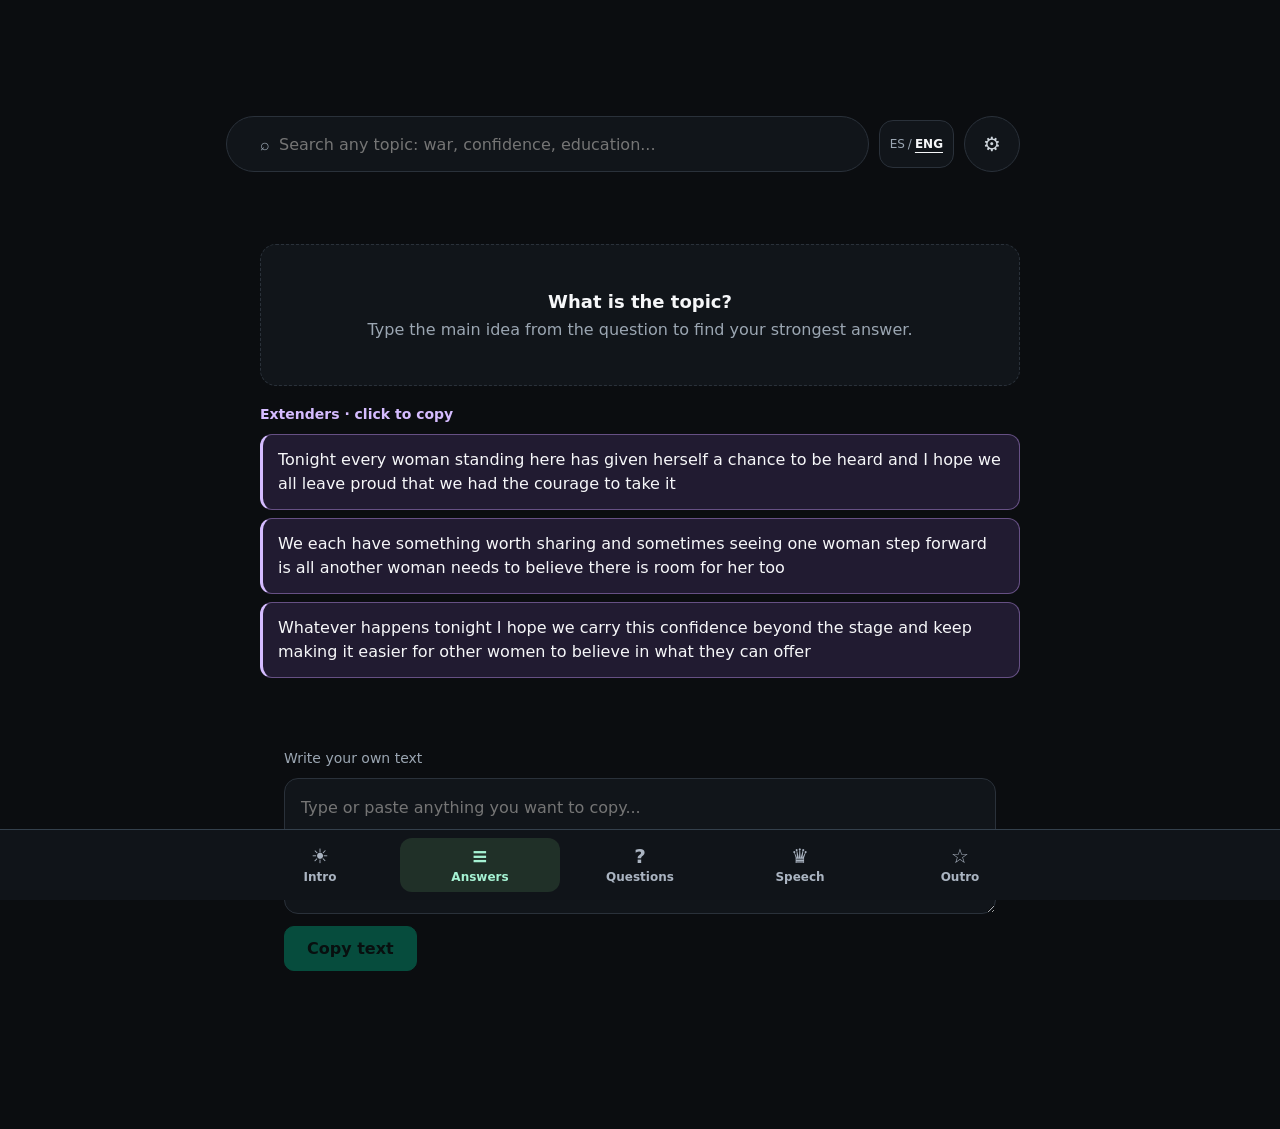
==== commit de54886c: "Add ES ENG toggle beside settings" ====
--- a/index.html
+++ b/index.html
@@ -492,9 +492,11 @@
           <label for="search">Search question, topic, keyword or answer</label>
           <input class="input" id="search" type="text" placeholder="Search any topic: war, confidence, education..." autocomplete="off">
         </div>
+        <a class="language-toggle" href="./es.html" aria-label="Cambiar a español" title="Cambiar a español"><span>ES</span><span aria-hidden="true">/</span><span class="active-language">ENG</span></a>
         <button class="clear-btn" id="settingsButton" aria-label="Settings" title="Settings">⚙</button>
       </div>
       <div class="settings" id="settingsPanel">
+        <p class="language-switch" aria-label="Language / Idioma"><a href="./index.html" lang="en">English</a> · <a href="./es.html" lang="es">Español</a></p>
         <label for="contest">Pageant name</label>
         <input class="input" id="contest" type="text" value="Miss Universe" placeholder="Miss Universe">
         <p>The pageant name is automatically replaced throughout relevant answers.</p>
@@ -549,7 +551,324 @@
 </nav>
 
 <script>
-const DATA = [{"id":1,"category":"Leadership & Values","topic":"Leadership","question":"People often associate leadership with power or a title, what does true leadership mean to you?","keywords":["leadership","leader","power","responsibility","influence","team"],"sentences":["I trust a leader who stays helpful when things get difficult adn takes responsibility instead of leaving the team to deal with the problem","Being a host taught me to pay attention to other people and I want to bring that same care into the way I compete","I want people to trust me enough to ask for help and leave that  conversation trusting themselves a little more too"],"topicId":1,"cleanSentences":["I trust a leader who stays helpful when things get difficult and takes responsibility instead of leaving the team to deal with the problem","Being a host taught me to pay attention to other people and I want to bring that same care into the way I compete","I want people to trust me enough to ask for help and leave that conversation trusting themselves a little more too"]},{"id":2,"category":"Society & Equality","topic":"Women's Empowerment","question":"Girls can have big ambitions while still facing limits placed on them by others, what does women's empowerment mean to you?","keywords":["women","empowerment","equality","opportunity","education","representation"],"sentences":["To me women's  empowerment means a girl can make choices about her life without being told her dreams are too much for someone like her","That takes real support like staying in school feeling safe at work and having people around her who take her plans seriously","A girl should spend her energy discovering what she can do rather thna asking whether the world will let her try"],"topicId":2,"cleanSentences":["To me women's empowerment means a girl can make choices about her life without being told her dreams are too much for someone like her","That takes real support like staying in school feeling safe at work and having people around her who take her plans seriously","A girl should spend her energy discovering what she can do rather than asking whether the world will let her try"]},{"id":3,"category":"Education & Youth","topic":"Education","question":"A child's access to learning can shape choices far beyond the classroom, why is education important?","keywords":["education","school","knowledge","children","opportunity","learning"],"sentences":["Education matters because it helps people understand their choices and take more control of their own lives, even in ways we sometimes overlook","Reading a contract applying for a job or knowing what questions to ask can make a real difference  when someone is starting out","What a child learns can stay wiht her when everything else changes and I think every child deserves something that lasting"],"topicId":3,"cleanSentences":["Education matters because it helps people understand their choices and take more control of their own lives, even in ways we sometimes overlook","Reading a contract applying for a job or knowing what questions to ask can make a real difference when someone is starting out","What a child learns can stay with her when everything else changes and I think every child deserves something that lasting"]},{"id":4,"category":"World & Environment","topic":"Climate Change","question":"Environmental decisions made today will affect people who cannot yet vote, how should we respond to climate change?","keywords":["climate","environment","planet","sustainability","future","nature"],"sentences":["Climate change worries me because people are already having to think differently about the places where they live and the resources they depend on","Governments need to make cleaner choices practical through things like better transport while businesses need to take responsibility for teh waste they create","The children who come after us won't  be able to change our decisions so I want us to make choices they can live with"],"topicId":4,"cleanSentences":["Climate change worries me because people are already having to think differently about the places where they live and the resources they depend on","Governments need to make cleaner choices practical through things like better transport while businesses need to take responsibility for the waste they create","The children who come after us won't be able to change our decisions so I want us to make choices they can live with"]},{"id":5,"category":"Society & Equality","topic":"Poverty","question":"Some families work hard and still struggle to cover basic needs, what should society do about poverty?","keywords":["poverty","opportunity","healthcare","housing","economy","independence"],"sentences":["I don't think a child should have fewer chances in life simply because their parents are struggling to pay the bills","Affordable school healthcare  and steady work can help a family move forward without having to choose which basic need to go without","A child's dreams shouldn't have to fit inside a parent's paycheck adn I want our choices to give those dreams more room"],"topicId":5,"cleanSentences":["I don't think a child should have fewer chances in life simply because their parents are struggling to pay the bills","Affordable school healthcare and steady work can help a family move forward without having to choose which basic need to go without","A child's dreams shouldn't have to fit inside a parent's paycheck and I want our choices to give those dreams more room"]},{"id":6,"category":"Personal Growth","topic":"Mental Health","question":"Someone can appear successful while quietly struggling with their mental health, why is mental health important?","keywords":["mental health","wellbeing","help","compassion","healing","support"],"sentences":["I think we need to make it easier to admit when we'ren't doing well instead of  expecting everyone to keep looking strong","Sometimes the first step is a conversation with someone you trust and sometimes it means finding professional help that you can reach and afford","I want asking fro help to feel like opening a door rather than admitting defeat because nobody should have to suffer to look strong"],"topicId":6,"cleanSentences":["I think we need to make it easier to admit when we'ren't doing well instead of expecting everyone to keep looking strong","Sometimes the first step is a conversation with someone you trust and sometimes it means finding professional help that you can reach and afford","I want asking for help to feel like opening a door rather than admitting defeat because nobody should have to suffer to look strong"]},{"id":7,"category":"Technology & Media","topic":"Social Media","question":"Online attention can bring people together while also creating pressure to look perfect, what is the impact of social media on society?","keywords":["social media","technology","comparison","connection","platforms","self-worth"],"sentences":["I like that social media lets people share ideas adn find a community but I don't think it should decide how we feel about ourselves","It's easy to compare an ordinary day with someone else's best moment and forget how much of their life we haven't seen","I want to share a life I'm actually  living rather than spend my life trying to create something that looks worth sharing"],"topicId":7,"cleanSentences":["I like that social media lets people share ideas and find a community but I don't think it should decide how we feel about ourselves","It's easy to compare an ordinary day with someone else's best moment and forget how much of their life we haven't seen","I want to share a life I'm actually living rather than spend my life trying to create something that looks worth sharing"]},{"id":8,"category":"Technology & Media","topic":"Artificial Intelligence","question":"AI tools can offer useful answers but they can also make convincing mistakes, what is your view on artificial intelligence?","keywords":["ai","artificial intelligence","technology","ethics","innovation","future"],"sentences":["I think AI can be useful for learning adn solving problems as long as we remember that a confident answer can still be wrong","I'd check important information and be careful about sharing  private details instead of treating the tool as someone who understands every part of my life","The answer a machine gives us still needs a person willing to question it and I don't want convenience to take that habit away"],"topicId":8,"cleanSentences":["I think AI can be useful for learning and solving problems as long as we remember that a confident answer can still be wrong","I'd check important information and be careful about sharing private details instead of treating the tool as someone who understands every part of my life","The answer a machine gives us still needs a person willing to question it and I don't want convenience to take that habit away"]},{"id":9,"category":"World & Environment","topic":"World Peace","question":"Ending a war does not automatically make families feel safe again, what do you believe is necessary to achieve world peace?","keywords":["peace","war","conflict","empathy","understanding","respect"],"sentences":["For me peace means a family can plan tomorrow without wondering whether they will have to leave their home or lose someone they love","That needs leaders willing to keep talking and  agreements that protect people in daily life rather than only ending one round of fighting","For me teh clearest sign of peace would be a child making plans for the future instead of learning where to hide"],"topicId":9,"cleanSentences":["For me peace means a family can plan tomorrow without wondering whether they will have to leave their home or lose someone they love","That needs leaders willing to keep talking and agreements that protect people in daily life rather than only ending one round of fighting","For me the clearest sign of peace would be a child making plans for the future instead of learning where to hide"]},{"id":10,"category":"Society & Equality","topic":"Diversity","question":"People with different backgrounds may approach the same problem in different ways, why is diversity important?","keywords":["diversity","inclusion","differences","perspectives","society","strength"],"sentences":["I enjoy being around people who see things differently because it gives me a chance to learn something I'dn't discover on my own","In a community we should make room fro those differences by asking people what they think and actually considering their ideas when decisions are made","I'd like people to leave a room feeling their difference added something rather than feeling relieved that  nobody noticed it"],"topicId":10,"cleanSentences":["I enjoy being around people who see things differently because it gives me a chance to learn something I'dn't discover on my own","In a community we should make room for those differences by asking people what they think and actually considering their ideas when decisions are made","I'd like people to leave a room feeling their difference added something rather than feeling relieved that nobody noticed it"]},{"id":11,"category":"Personal Growth","topic":"Beauty","question":"In a pageant appearance receives attention before people hear your story, what does beauty mean to you?","keywords":["beauty","appearance","kindness","confidence","character","values"],"sentences":["To me beauty has a lot to do with how comfortable and valued people feel when they're around  you","I notice someone who includes a person sitting alone or stays kind wehn they have nothing to gain because those choices tell me who they're","I'd be proud if someone remembered my face but I'd care more if they remembered feeling welcome beside me"],"topicId":11,"cleanSentences":["To me beauty has a lot to do with how comfortable and valued people feel when they're around you","I notice someone who includes a person sitting alone or stays kind when they have nothing to gain because those choices tell me who they're","I'd be proud if someone remembered my face but I'd care more if they remembered feeling welcome beside me"]},{"id":12,"category":"Personal Growth","topic":"Failure","question":"Trying something important always brings the possibility of disappointment, what can failure teach us?","keywords":["failure","mistakes","learning","resilience","growth","setbacks"],"sentences":["I'm afraid of failing adn I think it's important to be honest about that especially when people expect me to do well","But I came back to compete because I'd rather learn from trying than  keep wondering what might have happened if I had been brave enough","I may leave without the crown but I don't want to leave wondering who I could have become if fear hadn't kept choosing for me"],"topicId":12,"cleanSentences":["I'm afraid of failing and I think it's important to be honest about that especially when people expect me to do well","But I came back to compete because I'd rather learn from trying than keep wondering what might have happened if I had been brave enough","I may leave without the crown but I don't want to leave wondering who I could have become if fear hadn't kept choosing for me"]},{"id":13,"category":"Personal Growth","topic":"Success","question":"A person can receive praise and still feel unsure about the life they are building, how do you define success?","keywords":["success","achievement","purpose","values","impact","fulfillment"],"sentences":["Winning would mean a lot to me but I'dn't call it success if I had to stop being helpful or  sharing with others to get there","I want to work hard fro my own goals and still be someone this community can ask for advice or support","I want to enjoy what I achieve without becoming someone I wouldn't have trusted before I achieved it"],"topicId":13,"cleanSentences":["Winning would mean a lot to me but I'dn't call it success if I had to stop being helpful or sharing with others to get there","I want to work hard for my own goals and still be someone this community can ask for advice or support","I want to enjoy what I achieve without becoming someone I wouldn't have trusted before I achieved it"]},{"id":14,"category":"Leadership & Values","topic":"Kindness","question":"Small acts of care rarely receive the attention given to major achievements, why is kindness important?","keywords":["kindness","compassion","empathy","people","support","respect"],"sentences":["I think kindness often starts with noticing  something small like a person who hasn't been included or someone who seems quieter than usual","I can make room for them in a conversation or ask how they're doing without expecting them to explain everything that's on their mind","I may forget a small moment of kindness but the person who needed it might carry it much longer thna I know"],"topicId":14,"cleanSentences":["I think kindness often starts with noticing something small like a person who hasn't been included or someone who seems quieter than usual","I can make room for them in a conversation or ask how they're doing without expecting them to explain everything that's on their mind","I may forget a small moment of kindness but the person who needed it might carry it much longer than I know"]},{"id":15,"category":"Education & Youth","topic":"Young People","question":"Young people will live with decisions that are often made without their input, what role should young people play in shaping the future?","keywords":["young people","youth","future","leadership","creativity","generation"],"sentences":["Young people should have chances to take part in decisions because we learn responsibility by doing things adn seeing how our choices affect others","A school could let students plan an event or run a small project with an adult there to help when they need guidance","If we want young people to take responsibility tomorrow we need to let them practice it while we can still  help them today"],"topicId":15,"cleanSentences":["Young people should have chances to take part in decisions because we learn responsibility by doing things and seeing how our choices affect others","A school could let students plan an event or run a small project with an adult there to help when they need guidance","If we want young people to take responsibility tomorrow we need to let them practice it while we can still help them today"]},{"id":16,"category":"Society & Equality","topic":"Gender Equality","question":"Expectations about gender can influence choices at home at school and at work, why is gender equality important?","keywords":["gender","equality","women","men","opportunity","fairness"],"sentences":["I believe girls and boys should be able to explore what they're good at without being told a certain path isn't for them","That also matters later in life when things like fair hiring adn sharing care at home can affect whether someone gets to keep pursuing their goals","I want a child's first question to be what interests them  rather than whether a person like them is allowed to do it"],"topicId":16,"cleanSentences":["I believe girls and boys should be able to explore what they're good at without being told a certain path isn't for them","That also matters later in life when things like fair hiring and sharing care at home can affect whether someone gets to keep pursuing their goals","I want a child's first question to be what interests them rather than whether a person like them is allowed to do it"]},{"id":17,"category":"Society & Equality","topic":"Cultural Differences","question":"Meeting a different tradition can challenge what we have always considered normal, how should we approach cultural differences?","keywords":["culture","traditions","identity","respect","differences","community"],"sentences":["I think it's possible to love your own culture and still be  curious about a way of life that's different from yours","If I don't understand a tradition I can ask respectfully and listen instead of deciding taht unfamiliar means wrong","I can carry my own culture with pride and still leave room to learn because feeling at home shouldn't require making someone else feel foreign"],"topicId":17,"cleanSentences":["I think it's possible to love your own culture and still be curious about a way of life that's different from yours","If I don't understand a tradition I can ask respectfully and listen instead of deciding that unfamiliar means wrong","I can carry my own culture with pride and still leave room to learn because feeling at home shouldn't require making someone else feel foreign"]},{"id":18,"category":"Technology & Media","topic":"Misinformation","question":"A false story can reach many people before anyone stops to check it, how can society respond to misinformation?","keywords":["misinformation","truth","media","facts","critical thinking","information"],"sentences":["I think false information  becomes dangerous when people share it before checking because it sounds convincing or confirms something they already believe","Before passing a claim along I'd look at who published it and whether other trusted sources support it, especially if it could affect someone's life","I'd rather be the person who corrected a mistake thna the person whose pride helped a false story keep spreading"],"topicId":18,"cleanSentences":["I think false information becomes dangerous when people share it before checking because it sounds convincing or confirms something they already believe","Before passing a claim along I'd look at who published it and whether other trusted sources support it, especially if it could affect someone's life","I'd rather be the person who corrected a mistake than the person whose pride helped a false story keep spreading"]},{"id":19,"category":"Society & Equality","topic":"Bullying","question":"A student being bullied may be afraid that asking for help will make things worse, how should we address bullying?","keywords":["bullying","respect","empathy","courage","school","mistreatment"],"sentences":["Bullying can make an ordinary school day feel frightening and I don't think any student should have to handle that fear alone","Adults need to respond when someone asks for help and students need to know how to support a  classmate without putting themselves in danger","I want a child to remember who stood beside them more clearly thna they remember the moment someone tried to make them feel small"],"topicId":19,"cleanSentences":["Bullying can make an ordinary school day feel frightening and I don't think any student should have to handle that fear alone","Adults need to respond when someone asks for help and students need to know how to support a classmate without putting themselves in danger","I want a child to remember who stood beside them more clearly than they remember the moment someone tried to make them feel small"]},{"id":20,"category":"Society & Equality","topic":"Human Rights","question":"It can be harder to defend the rights of someone whose views we dislike, why are human rights important?","keywords":["human rights","freedom","dignity","equality","justice","protection"],"sentences":["Human rights mean we don't have to earn teh right to be safe and treated fairly by being popular successful or similar to everyone else","They matter in everyday places like a classroom a workplace or a police station where a person should be able to  ask for fair treatment","Rights are easiest to praise when we feel safe and I think their real test is whether we defend someone who doesn't"],"topicId":20,"cleanSentences":["Human rights mean we don't have to earn the right to be safe and treated fairly by being popular successful or similar to everyone else","They matter in everyday places like a classroom a workplace or a police station where a person should be able to ask for fair treatment","Rights are easiest to praise when we feel safe and I think their real test is whether we defend someone who doesn't"]},{"id":21,"category":"Personal Growth","topic":"Authenticity","question":"Being watched and judged can create pressure to present a perfect version of yourself, why is authenticity important?","keywords":["authenticity","confidence","identity","genuine","perfection","self"],"sentences":["Being authentic means bringing the same helpful person this community knows into teh competition instead of acting different because I want to win","I can be ambitious and still share with others and I can be a favorite while being honest that I feel nervous too","If I earn this crown I want the community to recognize the person wearing it rather than wonder where the person  they trusted went"],"topicId":21,"cleanSentences":["Being authentic means bringing the same helpful person this community knows into the competition instead of acting different because I want to win","I can be ambitious and still share with others and I can be a favorite while being honest that I feel nervous too","If I earn this crown I want the community to recognize the person wearing it rather than wonder where the person they trusted went"]},{"id":22,"category":"Personal Growth","topic":"Change","question":"A new chapter can be exciting even when it makes us feel unprepared, how should we deal with change?","keywords":["change","growth","adaptation","future","uncertainty","progress"],"sentences":["Change can be uncomfortable because even something I want can ask me to do things I don't feel confident about yet","I try to focus on what I can prepare today adn stay open to advice instead of expecting myself to feel ready all at once","I don't need to feel at home in a new role  immediately, I just need to give myself enough time to grow into it"],"topicId":22,"cleanSentences":["Change can be uncomfortable because even something I want can ask me to do things I don't feel confident about yet","I try to focus on what I can prepare today and stay open to advice instead of expecting myself to feel ready all at once","I don't need to feel at home in a new role immediately, I just need to give myself enough time to grow into it"]},{"id":23,"category":"Purpose & Future","topic":"Change One Thing","question":"Many problems deserve attention but meaningful change also requires choosing where to begin, if you could change one thing in the world, what would it be?","keywords":["change the world","opportunity","children","resources","fairness","potential"],"sentences":["If I could change one thing I'd want a child's education to depend less on how much money their family has","That means thinking about books meals and transport as well as the classroom because a school place doesn't help much if a child can't get  there","I'd like a child's future to be bigger thna the circumstances they began with and education is one way to give them that room"],"topicId":23,"cleanSentences":["If I could change one thing I'd want a child's education to depend less on how much money their family has","That means thinking about books meals and transport as well as the classroom because a school place doesn't help much if a child can't get there","I'd like a child's future to be bigger than the circumstances they began with and education is one way to give them that room"]},{"id":24,"category":"Pageant Classics","topic":"If I Became Miss Universe","question":"Winning a crown brings attention along with expectations from the community, what would you do if you became Miss Universe?","keywords":["miss universe","winner","crown","platform","impact","reign"],"sentences":["If I became Miss Universe I'd keep doing what matters to me in this  community, showing up helping others and sharing what I know","People in this community have trusted me and I'd use that trust to help new contestants feel welcome and prepared","If I win I want new contestants to find me just as willing to help because teh title should add to what I give"],"topicId":24,"cleanSentences":["If I became Miss Universe I'd keep doing what matters to me in this community, showing up helping others and sharing what I know","People in this community have trusted me and I'd use that trust to help new contestants feel welcome and prepared","If I win I want new contestants to find me just as willing to help because the title should add to what I give"]},{"id":25,"category":"Purpose & Future","topic":"Message to the World","question":"Having the world's attention briefly would give you a chance to share one important idea, if you could give one message to the world, what would it be?","keywords":["message","world","compassion","responsibility","respect","action"],"sentences":["If  I could tell the world one thing I'd ask people to share what they can instead of waiting until they have something impressive to offer","Sometimes you have useful advice or a little time adn someone nearby could really use it even if it seems ordinary to you","I think a better world becomes easier to imagine when someone makes the part of it right in front of us a little kinder"],"topicId":25,"cleanSentences":["If I could tell the world one thing I'd ask people to share what they can instead of waiting until they have something impressive to offer","Sometimes you have useful advice or a little time and someone nearby could really use it even if it seems ordinary to you","I think a better world becomes easier to imagine when someone makes the part of it right in front of us a little kinder"]},{"id":26,"category":"Personal Growth","topic":"Confidence","question":"Other people may see confidence while the person on stage still feels nervous, what does confidence mean to you?","keywords":["confidence","humility","growth","self-belief","learning","strength"],"sentences":["Confidence for me is showing up as Singapore knowing people expect a lot while also admitting to myself taht I'm afraid of getting things wrong","I build it by preparing working hard and remembering  that being helpful and willing to learn matters more than appearing certain every second","I can stand here with fear and still belong here and remembering that gives me more strength than pretending I'm never nervous"],"topicId":26,"cleanSentences":["Confidence for me is showing up as Singapore knowing people expect a lot while also admitting to myself that I'm afraid of getting things wrong","I build it by preparing working hard and remembering that being helpful and willing to learn matters more than appearing certain every second","I can stand here with fear and still belong here and remembering that gives me more strength than pretending I'm never nervous"]},{"id":27,"category":"Personal Growth","topic":"Resilience","question":"A difficult period can make even a familiar goal feel far away, what does resilience mean to you?","keywords":["resilience","hardship","strength","adversity","growth","challenge"],"sentences":["To me resilience means finding a way to keep going  without expecting myself to feel strong every single day","I can take a break ask someone for help or make the next step smaller wehn the whole task feels too much","I don't need every step to be a strong one as long as I keep giving myself a way to take the next"],"topicId":27,"cleanSentences":["To me resilience means finding a way to keep going without expecting myself to feel strong every single day","I can take a break ask someone for help or make the next step smaller when the whole task feels too much","I don't need every step to be a strong one as long as I keep giving myself a way to take the next"]},{"id":28,"category":"Personal Growth","topic":"Happiness","question":"Achievement can bring joy but it does not always bring lasting happiness, how do you define happiness?","keywords":["happiness","gratitude","purpose","relationships","success","life"],"sentences":["Happiness for me would include reaching my goals but also having people I can relax with without feeling that I  need to impress them","I want to enjoy the competition and the connections here rather than spend all my time worrying about whether I'll win","I want to recognize teh good in my life while it's happening rather than only realize later how much I had to enjoy"],"topicId":28,"cleanSentences":["Happiness for me would include reaching my goals but also having people I can relax with without feeling that I need to impress them","I want to enjoy the competition and the connections here rather than spend all my time worrying about whether I'll win","I want to recognize the good in my life while it's happening rather than only realize later how much I had to enjoy"]},{"id":29,"category":"Personal Growth","topic":"Self-Love","question":"Wanting to improve can sometimes turn into being too hard on yourself, what does self-love mean to you?","keywords":["self-love","self respect","growth","imperfections","value","relationships"],"sentences":["Self love means I can want to improve without treating myself badly for not being where I want  to be yet","It includes resting wehn I need to saying no sometimes and remembering that a mistake doesn't cancel out everything good about me","I can keep becoming better without treating who I am today as someone who deserves less kindness"],"topicId":29,"cleanSentences":["Self love means I can want to improve without treating myself badly for not being where I want to be yet","It includes resting when I need to saying no sometimes and remembering that a mistake doesn't cancel out everything good about me","I can keep becoming better without treating who I am today as someone who deserves less kindness"]},{"id":30,"category":"Personal Growth","topic":"Forgiveness","question":"Moving past hurt can be difficult especially when trust has been broken, what does forgiveness mean to you?","keywords":["forgiveness","pain","peace","healing","past","future"],"sentences":["I think forgiveness is personal adn nobody should feel pressured to say they're okay before they're ready","For  some people it helps to let go of anger but that doesn't mean they have to trust the person again or return to an unsafe situation","I want peace to include feeling safe and I don't think anyone should have to give up one to be praised for choosing the other"],"topicId":30,"cleanSentences":["I think forgiveness is personal and nobody should feel pressured to say they're okay before they're ready","For some people it helps to let go of anger but that doesn't mean they have to trust the person again or return to an unsafe situation","I want peace to include feeling safe and I don't think anyone should have to give up one to be praised for choosing the other"]},{"id":31,"category":"Leadership & Values","topic":"Responsibility","question":"Good intentions do not always prevent our choices from hurting someone else, why is personal responsibility important?","keywords":["responsibility","choices","accountability","consequences","growth","control"],"sentences":["Responsibility means being willing  to deal with the result of my choices even when I didn't mean to cause a problem","If I let someone down I should listen explain honestly adn do what I can to put it right instead of making excuses","I can't undo every mistake but I can make sure my next action gives people a better reason to trust me"],"topicId":31,"cleanSentences":["Responsibility means being willing to deal with the result of my choices even when I didn't mean to cause a problem","If I let someone down I should listen explain honestly and do what I can to put it right instead of making excuses","I can't undo every mistake but I can make sure my next action gives people a better reason to trust me"]},{"id":32,"category":"Civic & Democracy","topic":"Freedom of Speech","question":"Open discussion can include opinions that are uncomfortable or unpopular, what does freedom of speech mean to you?","keywords":["freedom of speech","expression","truth","accountability","discussion","rights"],"sentences":["I think people should be able to question a leader or speak about an unfair situation without being afraid of being silenced","That freedom also asks me to check what I'm saying and accept taht someone else may disagree or point out a mistake","I want to protect the right to speak even when listening is uncomfortable because silence can hide a  problem without solving it"],"topicId":32,"cleanSentences":["I think people should be able to question a leader or speak about an unfair situation without being afraid of being silenced","That freedom also asks me to check what I'm saying and accept that someone else may disagree or point out a mistake","I want to protect the right to speak even when listening is uncomfortable because silence can hide a problem without solving it"]},{"id":33,"category":"Technology & Media","topic":"Technology","question":"Digital tools make many tasks easier while competing for our attention, how should technology shape our lives?","keywords":["technology","connection","progress","communication","human","future"],"sentences":["I appreciate technology when it helps me learn or stay in touch but I aslo notice how easily it can take over our attention","Putting a phone away during a conversation is a small choice that tells the person with us that we're actually listening","I want the tools in my life to help me pay attention  to what matters rather than keep pulling me away from it"],"topicId":33,"cleanSentences":["I appreciate technology when it helps me learn or stay in touch but I also notice how easily it can take over our attention","Putting a phone away during a conversation is a small choice that tells the person with us that we're actually listening","I want the tools in my life to help me pay attention to what matters rather than keep pulling me away from it"]},{"id":34,"category":"World & Environment","topic":"The Environment","question":"Clean air water and land support the daily lives of every community, why should we protect the environment?","keywords":["environment","nature","air","water","ecosystems","climate"],"sentences":["I think caring for teh environment becomes easier to understand when we think about the water we drink and the air our families breathe","Keeping waste  out of rivers and protecting natural areas aren't distant ideas when people depend on those places to live and work","I want caring for nature to feel as normal as caring for our homes because in a very real way that's what we're doing"],"topicId":34,"cleanSentences":["I think caring for the environment becomes easier to understand when we think about the water we drink and the air our families breathe","Keeping waste out of rivers and protecting natural areas aren't distant ideas when people depend on those places to live and work","I want caring for nature to feel as normal as caring for our homes because in a very real way that's what we're doing"]},{"id":35,"category":"Society & Equality","topic":"Social Justice","question":"Giving everyone the same rule does not always give everyone the same chance, what does social justice mean to you?","keywords":["social justice","equality","systems","fairness","society","opportunity"],"sentences":["To me social justice means checking whether people can actually use the opportunities we say are open to everyone","A school might welcome all students but if a child using a wheelchair can't get into the classroom then  something still needs to change","A fair opportunity should be something a person can actually use rather thna something we can only point to in a rulebook"],"topicId":35,"cleanSentences":["To me social justice means checking whether people can actually use the opportunities we say are open to everyone","A school might welcome all students but if a child using a wheelchair can't get into the classroom then something still needs to change","A fair opportunity should be something a person can actually use rather than something we can only point to in a rulebook"]},{"id":36,"category":"Society & Equality","topic":"Racism","question":"Prejudice can affect opportunities even when it is not openly expressed, how should society confront racism?","keywords":["racism","prejudice","equality","respect","inequality","dignity"],"sentences":["I think racism needs to be taken seriously even when the person experiencing it's the only one in the room speaking about it","We can listen challenge unfair behavior adn look at whether people are getting the same chances at school and at work","I'd like respect to be something people can count on without having to  argue that they deserve it every time they enter a new room"],"topicId":36,"cleanSentences":["I think racism needs to be taken seriously even when the person experiencing it's the only one in the room speaking about it","We can listen challenge unfair behavior and look at whether people are getting the same chances at school and at work","I'd like respect to be something people can count on without having to argue that they deserve it every time they enter a new room"]},{"id":37,"category":"Leadership & Values","topic":"Compassion","question":"We often meet people whose struggles we cannot fully understand, why is compassion important?","keywords":["compassion","empathy","pain","judgment","society","humanity"],"sentences":["Compassion means I don't have to  fully understand someone's experience before I decide to treat them with care","I can ask what would help adn listen to their answer instead of assuming my advice is what they need","I don't have to know the perfect thing to say to make it clear that someone's pain matters to me"],"topicId":37,"cleanSentences":["Compassion means I don't have to fully understand someone's experience before I decide to treat them with care","I can ask what would help and listen to their answer instead of assuming my advice is what they need","I don't have to know the perfect thing to say to make it clear that someone's pain matters to me"]},{"id":38,"category":"Leadership & Values","topic":"Courage","question":"Fear can remain present even after someone has prepared carefully, what does courage mean to you?","keywords":["courage","fear","values","bravery","decisions","strength"],"sentences":["Courage for me means putting effort into something I care about even  when I can't be sure how it will turn out","I feel the fear of failing and making mistakes but I still prepare show up and give myself the chance to do something I care about","I want to find out what I can do while I'm afraid rather thna spend my life waiting for a fearless version of myself"],"topicId":38,"cleanSentences":["Courage for me means putting effort into something I care about even when I can't be sure how it will turn out","I feel the fear of failing and making mistakes but I still prepare show up and give myself the chance to do something I care about","I want to find out what I can do while I'm afraid rather than spend my life waiting for a fearless version of myself"]},{"id":39,"category":"Leadership & Values","topic":"Integrity","question":"Doing the right thing can sometimes cost a person an advantage, what does integrity mean to you?","keywords":["integrity","honesty","character","accountability","values","reputation"],"sentences":["Integrity means being the same person when there isn't a judge or a camera  there to notice what I'm doing","If I promise to help someone I should try to keep that promise and be honest wiht them if something prevents me from doing it","I want my name to mean the same thing to someone who has worked with me as it does to someone who has watched me"],"topicId":39,"cleanSentences":["Integrity means being the same person when there isn't a judge or a camera there to notice what I'm doing","If I promise to help someone I should try to keep that promise and be honest with them if something prevents me from doing it","I want my name to mean the same thing to someone who has worked with me as it does to someone who has watched me"]},{"id":40,"category":"Leadership & Values","topic":"Role Models","question":"Young people often learn from the behavior they see rather than the advice they hear, what makes someone a good role model?","keywords":["role model","inspiration","example","responsibility","values","actions"],"sentences":["A good role model doesn't have to get everything right but they should show us how to handle being wrong","I respect someone who admits a mistake makes an effort to fix it and keeps treating people well wehn things aren't going their way","I'd like to show someone how to keep growing rather than give them another person  they feel they can never measure up to"],"topicId":40,"cleanSentences":["A good role model doesn't have to get everything right but they should show us how to handle being wrong","I respect someone who admits a mistake makes an effort to fix it and keeps treating people well when things aren't going their way","I'd like to show someone how to keep growing rather than give them another person they feel they can never measure up to"]},{"id":41,"category":"Purpose & Future","topic":"The Future","question":"An uncertain future can make people feel either hopeful or powerless, how do you view the future?","keywords":["future","possibility","generation","choices","progress","change"],"sentences":["I see the future as a chance to do better adn that makes me want to take part rather than wait for everything to improve on its own","I can keep learning share what I know and pay attention when someone points out a problem I hadn't noticed before","I can't choose everything the future brings but I can choose whether I arrive  having made an effort to improve something"],"topicId":41,"cleanSentences":["I see the future as a chance to do better and that makes me want to take part rather than wait for everything to improve on its own","I can keep learning share what I know and pay attention when someone points out a problem I hadn't noticed before","I can't choose everything the future brings but I can choose whether I arrive having made an effort to improve something"]},{"id":42,"category":"Civic & Democracy","topic":"Democracy","question":"Citizens have responsibilities between elections as well as on voting day, what does democracy require from citizens?","keywords":["democracy","elections","citizens","institutions","expression","participation"],"sentences":["Democracy matters because people should have a say in decisions that affect their lives and a way to question those making them","Voting is part of taht but so is following local issues and asking how public money is being used between elections","I want citizens to feel they have a voice between elections too because living with a decision should  include a chance to question it"],"topicId":42,"cleanSentences":["Democracy matters because people should have a say in decisions that affect their lives and a way to question those making them","Voting is part of that but so is following local issues and asking how public money is being used between elections","I want citizens to feel they have a voice between elections too because living with a decision should include a chance to question it"]},{"id":43,"category":"Leadership & Values","topic":"Humility","question":"Success can make it harder to notice what we still need to learn, what does humility mean to you?","keywords":["humility","strengths","learning","growth","respect","mistakes"],"sentences":["Humility means I can be proud of my preparation and still recognize that someone  else may know something I need to learn","Being considered a favorite doesn't remove the need to listen work hard or accept feedback wehn my answer could be better","Being a favorite gives me something to appreciate and being willing to learn gives me somewhere to go from here"],"topicId":43,"cleanSentences":["Humility means I can be proud of my preparation and still recognize that someone else may know something I need to learn","Being considered a favorite doesn't remove the need to listen work hard or accept feedback when my answer could be better","Being a favorite gives me something to appreciate and being willing to learn gives me somewhere to go from here"]},{"id":44,"category":"Relationships & Community","topic":"Family","question":"Families can look different while sharing a need for safety and support, what does family mean to you?","keywords":["family","support","love","identity","respect","care"],"sentences":["To me family means having people who care enough to stay involved wehn life becomes difficult or confusing","That care can look like listening without rushing to give advice and making room for someone to grow into a person  you didn't expect","I'd want home to be a place where being loved doesn't depend on having good news to bring through the door"],"topicId":44,"cleanSentences":["To me family means having people who care enough to stay involved when life becomes difficult or confusing","That care can look like listening without rushing to give advice and making room for someone to grow into a person you didn't expect","I'd want home to be a place where being loved doesn't depend on having good news to bring through the door"]},{"id":45,"category":"Relationships & Community","topic":"Friendship","question":"A friendship may be tested when honesty is harder than agreement, what does true friendship mean to you?","keywords":["friendship","trust","loyalty","honesty","support","relationships"],"sentences":["A real friendship lets you share good news without worrying that it will become a competition adn share bad news without feeling ashamed","I value someone who listens but can also tell me honestly when they think I'm making a mistake","I'd like a friend to feel they can come to me  on an ordinary difficult day as easily as they can on a day worth celebrating"],"topicId":45,"cleanSentences":["A real friendship lets you share good news without worrying that it will become a competition and share bad news without feeling ashamed","I value someone who listens but can also tell me honestly when they think I'm making a mistake","I'd like a friend to feel they can come to me on an ordinary difficult day as easily as they can on a day worth celebrating"]},{"id":46,"category":"Leadership & Values","topic":"Respect","question":"Disagreement can quickly become personal when people feel strongly about an issue, why is respect important?","keywords":["respect","disagreement","dignity","opinions","society","differences"],"sentences":["Respect means I can disagree with someone without treating them as though their feelings or their whole life no longer matter","I can ask why they think taht way and explain my view without turning the conversation into an insult","I don't need someone to  leave agreeing with me but I do want them to leave knowing I treated them as a person"],"topicId":46,"cleanSentences":["Respect means I can disagree with someone without treating them as though their feelings or their whole life no longer matter","I can ask why they think that way and explain my view without turning the conversation into an insult","I don't need someone to leave agreeing with me but I do want them to leave knowing I treated them as a person"]},{"id":47,"category":"Purpose & Future","topic":"Purpose","question":"Ambition gives us goals but it does not always explain why those goals matter, what does it mean to live with purpose?","keywords":["purpose","meaning","ambition","life","impact","abilities"],"sentences":["Purpose for me comes from knowing that something I do can be useful to another person even when it's a small thing","In this community that might mean sharing advice or helping someone feel prepared enough to take part instead  of staying on the side","I want the things I work toward to leave me with more to give adn the people around me with a reason to feel supported"],"topicId":47,"cleanSentences":["Purpose for me comes from knowing that something I do can be useful to another person even when it's a small thing","In this community that might mean sharing advice or helping someone feel prepared enough to take part instead of staying on the side","I want the things I work toward to leave me with more to give and the people around me with a reason to feel supported"]},{"id":48,"category":"Society & Equality","topic":"Strong Woman","question":"Women are often expected to appear capable without showing doubt or asking for help, what makes a strong woman?","keywords":["strong woman","women","strength","vulnerability","courage","growth"],"sentences":["A strong woman can be afraid and still choose to take part without feeling she has  to hide everything she's going through","She can work hard toward a goal while asking for help and being honest when the pressure feels difficult","I want girls to know that needing support doesn't cancel their strength adn being afraid doesn't cancel their right to take part"],"topicId":48,"cleanSentences":["A strong woman can be afraid and still choose to take part without feeling she has to hide everything she's going through","She can work hard toward a goal while asking for help and being honest when the pressure feels difficult","I want girls to know that needing support doesn't cancel their strength and being afraid doesn't cancel their right to take part"]},{"id":49,"category":"Personal Growth","topic":"Younger Self","question":"Looking back can reveal how much pressure we once placed on ourselves, what would you tell your younger self?","keywords":["younger self","mistakes","growth","perfection","lessons","advice"],"sentences":["I'd tell my younger self that she doesn't need to know she'll succeed before she lets herself try something taht matters to her","Waiting until there's no risk of a mistake can mean waiting forever and I don't want fear to make all those decisions for me","I'd tell her to give herself a chance before deciding she isn't ready because some confidence only comes  after we begin"],"topicId":49,"cleanSentences":["I'd tell my younger self that she doesn't need to know she'll succeed before she lets herself try something that matters to her","Waiting until there's no risk of a mistake can mean waiting forever and I don't want fear to make all those decisions for me","I'd tell her to give herself a chance before deciding she isn't ready because some confidence only comes after we begin"]},{"id":50,"category":"Purpose & Future","topic":"Legacy","question":"Titles eventually pass on but the way we affect people can last much longer, what legacy would you like to leave?","keywords":["legacy","impact","memory","influence","purpose","people"],"sentences":["I'd like people to remember me as someone who made time for others and shared what she could even while working toward her own goals","There are different ways to support this community adn I want to keep sharing what I've learned while making time to learn from others too","I'd like someone to remember  that I made their first step easier because I shared what helped me take mine"],"topicId":50,"cleanSentences":["I'd like people to remember me as someone who made time for others and shared what she could even while working toward her own goals","There are different ways to support this community and I want to keep sharing what I've learned while making time to learn from others too","I'd like someone to remember that I made their first step easier because I shared what helped me take mine"]},{"id":51,"category":"Pageant Classics","topic":"Why You Deserve the Crown","question":"The judges must choose someone who can handle the work that follows tonight, why do you deserve to be Miss Universe?","keywords":["deserve","crown","winner","miss universe","purpose","represent"],"sentences":["I believe I deserve to be Miss Universe because I've already shown that I care about this community through teh way I help and share with others","I know being a favorite brings expectations but I'm willing to work prepare and let my effort speak instead of assuming the result is mine","I want to earn  the crown tonight and keep earning the trust behind it through the way I show up afterward"],"topicId":51,"cleanSentences":["I believe I deserve to be Miss Universe because I've already shown that I care about this community through the way I help and share with others","I know being a favorite brings expectations but I'm willing to work prepare and let my effort speak instead of assuming the result is mine","I want to earn the crown tonight and keep earning the trust behind it through the way I show up afterward"]},{"id":52,"category":"Pageant Classics","topic":"Winning Tonight","question":"The celebration of winning would be followed by real responsibilities, what would you do if you won Miss Universe tonight?","keywords":["win","winner","tonight","crown","reign","platform"],"sentences":["If I won Miss Universe  tonight I'd first thank the community that has supported me and trusted me with such high expectations","Then I'd keep making time for others by sharing preparation tips helping newer contestants and being someone they can ask for help without feeling judged","I'd be proud to win as Singapore adn even prouder if my return gave someone else the courage to put their name forward"],"topicId":52,"cleanSentences":["If I won Miss Universe tonight I'd first thank the community that has supported me and trusted me with such high expectations","Then I'd keep making time for others by sharing preparation tips helping newer contestants and being someone they can ask for help without feeling judged","I'd be proud to win as Singapore and even prouder if my return gave someone else the courage to put their name forward"]},{"id":53,"category":"Pageant Classics","topic":"Most Important Quality","question":"A titleholder is expected to represent people beyond her own experience, what is the most important quality a Miss Universe should have?","keywords":["quality","miss universe","authenticity","values","winner","character"],"sentences":["I think a Miss Universe needs to be approachable so  that the people she represents still feel comfortable talking to her","She should listen admit when she needs advice and remember taht winning doesn't make her experience more important than everyone else's","I'd want someone new to feel comfortable asking me for help because being admired means less to me if I stop being approachable"],"topicId":53,"cleanSentences":["I think a Miss Universe needs to be approachable so that the people she represents still feel comfortable talking to her","She should listen admit when she needs advice and remember that winning doesn't make her experience more important than everyone else's","I'd want someone new to feel comfortable asking me for help because being admired means less to me if I stop being approachable"]},{"id":55,"category":"Pageant Classics","topic":"Greatest Role Model","question":"An inspiring example can shape the person we hope to become, who is your greatest role model and why?","keywords":["role model","inspiration","strength","kindness","success","example"],"sentences":["The kind of role model I admire is someone who stays generous with their time adn knowledge even while working hard for their own goals","I pay attention to how they treat people who can't give them anything back because that says more to me than a public speech","I'd like to  become the kind of person whose example makes someone else feel that success and generosity can belong in the same life"],"topicId":55,"cleanSentences":["The kind of role model I admire is someone who stays generous with their time and knowledge even while working hard for their own goals","I pay attention to how they treat people who can't give them anything back because that says more to me than a public speech","I'd like to become the kind of person whose example makes someone else feel that success and generosity can belong in the same life"]},{"id":56,"category":"Pageant Classics","topic":"Biggest Problem","question":"Your generation has opportunities and pressures that earlier generations did not face, what is the biggest problem facing your generation today?","keywords":["generation","problem","technology","misinformation","comparison","division"],"sentences":["I think one challenge for my generation is feeling taht we have to look successful all the time even while we're still working things out","Social media can make  it hard to admit uncertainty so we need friends and spaces where an honest conversation feels more useful than a perfect picture","I'd like young people to feel they can build a life at their own pace without having to make every step look impressive"],"topicId":56,"cleanSentences":["I think one challenge for my generation is feeling that we have to look successful all the time even while we're still working things out","Social media can make it hard to admit uncertainty so we need friends and spaces where an honest conversation feels more useful than a perfect picture","I'd like young people to feel they can build a life at their own pace without having to make every step look impressive"]},{"id":57,"category":"Pageant Classics","topic":"Change the World","question":"One change can create other opportunities when it addresses the right problem, if you could change one thing about the world, what would it be and why?","keywords":["change","world","opportunity","resources","education","fairness"],"sentences":["If I could change something about  the world I'd give children a fairer chance to learn even when their families have very little money","A quiet place to study books and reliable transport can make a big difference alongside good teaching adn support at school","I'd want more children to have a choice about their future rather than spend it dealing with limits they never chose"],"topicId":57,"cleanSentences":["If I could change something about the world I'd give children a fairer chance to learn even when their families have very little money","A quiet place to study books and reliable transport can make a big difference alongside good teaching and support at school","I'd want more children to have a choice about their future rather than spend it dealing with limits they never chose"]},{"id":58,"category":"Pageant Classics","topic":"Life Lesson","question":"Some lessons only become clear after a difficult or unexpected experience, what is the most important lesson life has taught you?","keywords":["lesson","life","growth","difficulty","setback","strength"],"sentences":["One lesson I'm carrying into this competition  is that fear can be present even when you're doing something you really want to do","I can take advice practice what needs work and accept that an honest attempt might still include mistakes","I want to leave this experience having learned something about myself taht I couldn't have learned by staying safely on the side"],"topicId":58,"cleanSentences":["One lesson I'm carrying into this competition is that fear can be present even when you're doing something you really want to do","I can take advice practice what needs work and accept that an honest attempt might still include mistakes","I want to leave this experience having learned something about myself that I couldn't have learned by staying safely on the side"]},{"id":59,"category":"Pageant Classics","topic":"Advice to a Young Girl","question":"A young girl may compare herself with images that never show the whole story, what would you say to a young girl who does not feel beautiful or confident?","keywords":["young girl","confidence","beauty","self-worth","advice","comparison"],"sentences":["I'd tell her she doesn't have to look like another girl to deserve kindness or have something valuable to offer","I'd ask what she enjoys and what makes her  proud then encourage her to spend time with people who notice more than her appearance","I'd want her to leave knowing she can take up space today without first changing herself into someone easier for teh world to praise"],"topicId":59,"cleanSentences":["I'd tell her she doesn't have to look like another girl to deserve kindness or have something valuable to offer","I'd ask what she enjoys and what makes her proud then encourage her to spend time with people who notice more than her appearance","I'd want her to leave knowing she can take up space today without first changing herself into someone easier for the world to praise"]},{"id":60,"category":"Pageant Classics","topic":"Use Your Platform","question":"Public attention can fade quickly unless people know how to turn it into action, how would you use your voice and platform to make a difference?","keywords":["platform","voice","difference","impact","visibility","causes"],"sentences":["I'd use my voice to help people in this community who want to compete but feel too afraid to put themselves forward","I can share my experience as a host adn a returning contestant offer practice and remind them that being nervous doesn't mean they don't belong","I'd like someone to try because they saw me trying and know they can ask me for help when their own fear  shows up"],"topicId":60,"cleanSentences":["I'd use my voice to help people in this community who want to compete but feel too afraid to put themselves forward","I can share my experience as a host and a returning contestant offer practice and remind them that being nervous doesn't mean they don't belong","I'd like someone to try because they saw me trying and know they can ask me for help when their own fear shows up"]},{"id":61,"category":"Pageant Classics","topic":"Beauty vs Intelligence","question":"Pageants often raise questions about how much weight to give appearance and knowledge, what is more important, beauty or intelligence and why?","keywords":["beauty","intelligence","values","purpose","character","pageant"],"sentences":["I'dn't ask  a woman to choose between beauty and intelligence because both can be part of who she is","What matters to me is whether she listens understands what she's talking about adn treats people with care once she has their attention","I'd like people to remember what I did with their attention rather than only the reason they first looked my way"],"topicId":61,"cleanSentences":["I'dn't ask a woman to choose between beauty and intelligence because both can be part of who she is","What matters to me is whether she listens understands what she's talking about and treats people with care once she has their attention","I'd like people to remember what I did with their attention rather than only the reason they first looked my way"]},{"id":63,"category":"Pageant Classics","topic":"Failure That Made You Stronger","question":"Judges hear many stories about setbacks but the response to a setback is what shows growth, what is one failure or difficult experience that made you stronger?","keywords":["failure","difficulty","strength","lesson","adapt","growth"],"sentences":["A  challenge I face is worrying that I might get things wrong in front of people who expect a lot from me","I'm learning to put more attention into preparing and asking for advice thna into trying to predict every mistake I could make","I can't promise that trying will bring a win but I know staying away would take away my chance to grow"],"topicId":63,"cleanSentences":["A challenge I face is worrying that I might get things wrong in front of people who expect a lot from me","I'm learning to put more attention into preparing and asking for advice than into trying to predict every mistake I could make","I can't promise that trying will bring a win but I know staying away would take away my chance to grow"]},{"id":64,"category":"Pageant Classics","topic":"One Message to the World","question":"People around the world face different challenges while sharing many basic hopes, if you could give one message to the entire world, what would it be?","keywords":["message","world","empathy","kindness","respect","action"],"sentences":["I'd ask people to remember  that being helpful doesn't require having a perfect life or all the answers yourself","You can share something you've learned make space for someone new or listen when a person is struggling to explain how they feel","I'd like more people to offer teh care they already know how to give rather than wait until they feel important enough to help"],"topicId":64,"cleanSentences":["I'd ask people to remember that being helpful doesn't require having a perfect life or all the answers yourself","You can share something you've learned make space for someone new or listen when a person is struggling to explain how they feel","I'd like more people to offer the care they already know how to give rather than wait until they feel important enough to help"]},{"id":65,"category":"Pageant Classics","topic":"Why You Over the Other Finalists","question":"Every finalist has worked to reach this stage and brings something different, why should you be chosen over the other finalists?","keywords":["other finalists","chosen","winner","competition","crown","purpose"],"sentences":["I know I'm considered a favorite but I'd never use that to suggest that teh other finalists have less to offer","What I can show you is my effort my willingness to return despite fear and the way I've continued helping people in this community","I'd like to be chosen for  what I bring while still honoring what the other finalists brought to get here beside me"],"topicId":65,"cleanSentences":["I know I'm considered a favorite but I'd never use that to suggest that the other finalists have less to offer","What I can show you is my effort my willingness to return despite fear and the way I've continued helping people in this community","I'd like to be chosen for what I bring while still honoring what the other finalists brought to get here beside me"]},{"id":66,"category":"World & Environment","topic":"War","question":"Families caught in a war may lose safety education and a sense of a future, what is your view on war?","keywords":["war","warfare","armed conflict","violence","peace","diplomacy"],"sentences":["War makes me think about people who had ordinary plans for their lives and are now just trying to keep their families safe","They need food medicine shelter and leaders who keep working toward an end to teh fighting while protecting the people caught in it","I want peace to mean a family can  stop counting the hours until danger and start making plans for the life ahead of them"],"topicId":66,"cleanSentences":["War makes me think about people who had ordinary plans for their lives and are now just trying to keep their families safe","They need food medicine shelter and leaders who keep working toward an end to the fighting while protecting the people caught in it","I want peace to mean a family can stop counting the hours until danger and start making plans for the life ahead of them"]},{"id":67,"category":"Society & Equality","topic":"Immigration","question":"Countries must make rules while considering the people whose lives those rules affect, how should countries approach immigration?","keywords":["immigration","immigrants","migration","borders","migrants","citizenship"],"sentences":["I think immigration needs clear rules but we should remember that  the people following those rules are trying to build a life","Applications should be handled fairly and people need information they can understand about working settling in and their responsibilities to teh community","I'd like fairness to be something people experience in the process rather than only a word they hear when the rules are explained"],"topicId":67,"cleanSentences":["I think immigration needs clear rules but we should remember that the people following those rules are trying to build a life","Applications should be handled fairly and people need information they can understand about working settling in and their responsibilities to the community","I'd like fairness to be something people experience in the process rather than only a word they hear when the rules are explained"]},{"id":68,"category":"Society & Equality","topic":"Abortion","question":"People bring deeply different beliefs and experiences to decisions about pregnancy, what is your position on abortion?","keywords":["abortion","reproductive rights","pregnancy","choice","women's health"],"sentences":["I think a woman facing a decision about pregnancy deserves accurate information support and the chance to speak without being shamed","People have different beliefs about abortion but we should be willing to listen to the person whose body adn daily life are directly affected","I'd want someone  facing that decision to find care before judgment because being heard should never depend on making everyone else comfortable"],"topicId":68,"cleanSentences":["I think a woman facing a decision about pregnancy deserves accurate information support and the chance to speak without being shamed","People have different beliefs about abortion but we should be willing to listen to the person whose body and daily life are directly affected","I'd want someone facing that decision to find care before judgment because being heard should never depend on making everyone else comfortable"]},{"id":69,"category":"Society & Equality","topic":"LGBTQ+ Equality","question":"Feeling accepted can depend on whether a person feels safe being open about who they are, what does LGBTQ+ equality mean to you?","keywords":["lgbtq","gay","lesbian","transgender","sexual orientation","pride"],"sentences":["I believe LGBTQ+ people should be able to live openly without worrying that it will cost them safety friendship or a fair chance at work","That means taking bullying seriously and asking whether the places we call welcoming actually feel safe to the  people using them","I want someone to feel welcome without having to hide teh part of themselves they worry we might reject"],"topicId":69,"cleanSentences":["I believe LGBTQ+ people should be able to live openly without worrying that it will cost them safety friendship or a fair chance at work","That means taking bullying seriously and asking whether the places we call welcoming actually feel safe to the people using them","I want someone to feel welcome without having to hide the part of themselves they worry we might reject"]},{"id":70,"category":"Society & Equality","topic":"Gun Violence","question":"Public debate can become divided even while families are asking for greater safety, how should society respond to gun violence?","keywords":["gun violence","guns","shooting","weapons","firearms","safety"],"sentences":["Gun violence is frightening because an ordinary day can change a family forever and  the people left behind have to live with that loss","We need careful laws safe storage and ways to act on credible threats rather than only talking about the issue after another tragedy","I'd like a child to expect to come home safely because taht expectation should be ordinary rather than something we keep promising after a tragedy"],"topicId":70,"cleanSentences":["Gun violence is frightening because an ordinary day can change a family forever and the people left behind have to live with that loss","We need careful laws safe storage and ways to act on credible threats rather than only talking about the issue after another tragedy","I'd like a child to expect to come home safely because that expectation should be ordinary rather than something we keep promising after a tragedy"]},{"id":71,"category":"Society & Equality","topic":"Domestic Violence","question":"Leaving an unsafe home can involve risks that are not obvious to people outside it, what must we do to address domestic violence?","keywords":["domestic violence","abuse","survivors","violence against women","safe homes"],"sentences":["I don't think anyone should have to stay in an unsafe home because they have nowhere to go or are afraid they won't be believed","Someone asking for help may need shelter money or a safe way to contact support before they can make any other  decision","I'd want home to mean safety and asking for help to lead toward it rather thna toward another reason to stay silent"],"topicId":71,"cleanSentences":["I don't think anyone should have to stay in an unsafe home because they have nowhere to go or are afraid they won't be believed","Someone asking for help may need shelter money or a safe way to contact support before they can make any other decision","I'd want home to mean safety and asking for help to lead toward it rather than toward another reason to stay silent"]},{"id":72,"category":"Society & Equality","topic":"Sexual Harassment","question":"Someone may hesitate to report harassment when the other person has more power, how can we confront sexual harassment?","keywords":["sexual harassment","harassment","consent","workplace","abuse","respect"],"sentences":["No one should have to accept sexual harassment to keep a job finish school or avoid upsetting someone wiht more power","People need clear ways to report what happened and a fair response that  takes the complaint seriously regardless of who it's about","I want someone to know their boundaries matter even when the person crossing them has a louder voice or a more powerful title"],"topicId":72,"cleanSentences":["No one should have to accept sexual harassment to keep a job finish school or avoid upsetting someone with more power","People need clear ways to report what happened and a fair response that takes the complaint seriously regardless of who it's about","I want someone to know their boundaries matter even when the person crossing them has a louder voice or a more powerful title"]},{"id":73,"category":"Civic & Democracy","topic":"Corruption","question":"Money lost through dishonesty can mean a service never reaches the people who need it, how can corruption be reduced?","keywords":["corruption","bribery","government","transparency","accountability","public trust"],"sentences":["Corruption matters because money meant for a school a road or a clinic can disappear while people are left waiting fro something they were promised","Citizens should be able to see who was paid what was delivered and who will take responsibility when the two don't match","People should be able to see where their money went rather than wonder whose private  life it improved"],"topicId":73,"cleanSentences":["Corruption matters because money meant for a school a road or a clinic can disappear while people are left waiting for something they were promised","Citizens should be able to see who was paid what was delivered and who will take responsibility when the two don't match","People should be able to see where their money went rather than wonder whose private life it improved"]},{"id":74,"category":"Economy & Opportunity","topic":"The Economy","question":"Economic growth can look positive on paper while some families still struggle, what makes an economy truly successful?","keywords":["economy","economic growth","business","prosperity","jobs","inequality"],"sentences":["A good economy should mean an ordinary worker has a fair chance to pay the bills and plan a little beyond the end of the month","Businesses need room to grow but workers aslo need fair pay training and some security when they put effort into their jobs","I'd like growth to be something families feel when they pay their bills rather than only a  number they hear on the news"],"topicId":74,"cleanSentences":["A good economy should mean an ordinary worker has a fair chance to pay the bills and plan a little beyond the end of the month","Businesses need room to grow but workers also need fair pay training and some security when they put effort into their jobs","I'd like growth to be something families feel when they pay their bills rather than only a number they hear on the news"]},{"id":75,"category":"Economy & Opportunity","topic":"Inflation","question":"Rising prices can force households to change choices they once took for granted, how should leaders respond to inflation?","keywords":["inflation","prices","cost of living","affordability","economy","food prices"],"sentences":["When prices rise I think about the family buying the same groceries and finding that their money doesn't stretch as far anymore","Leaders need to understand what's causing the increases and help  people struggling with basic needs while working on a longer term response","I'd judge the response by whether families can manage the basics again because those are teh numbers people have to live with"],"topicId":75,"cleanSentences":["When prices rise I think about the family buying the same groceries and finding that their money doesn't stretch as far anymore","Leaders need to understand what's causing the increases and help people struggling with basic needs while working on a longer term response","I'd judge the response by whether families can manage the basics again because those are the numbers people have to live with"]},{"id":76,"category":"Economy & Opportunity","topic":"Unemployment","question":"Repeated rejection can affect a job seeker's confidence as well as their income, how should society address unemployment?","keywords":["unemployment","jobs","work","joblessness","training","employment"],"sentences":["Being unable to find work can wear down someone's confidence especially when they keep applying adn don't hear anything back","Training needs  to connect with real openings and employers should be willing to recognize ability in people whose path hasn't been straightforward","I'd want a willing worker to meet an open door somewhere because repeated rejection shouldn't become the only answer their effort receives"],"topicId":76,"cleanSentences":["Being unable to find work can wear down someone's confidence especially when they keep applying and don't hear anything back","Training needs to connect with real openings and employers should be willing to recognize ability in people whose path hasn't been straightforward","I'd want a willing worker to meet an open door somewhere because repeated rejection shouldn't become the only answer their effort receives"]},{"id":77,"category":"Society & Equality","topic":"Homelessness","question":"Without stable housing even routine steps toward recovery can become difficult, what should be done about homelessness?","keywords":["homelessness","homeless","housing","shelter","poverty","streets"],"sentences":["When someone doesn't have a stable place to live even a simple task like keeping an appointment or applying fro work becomes harder","Housing should come with support that fits the person's situation rather than assuming everyone lost their home for the same reason","I'd call  the help successful when someone can close their own door at night and trust that they can stay there"],"topicId":77,"cleanSentences":["When someone doesn't have a stable place to live even a simple task like keeping an appointment or applying for work becomes harder","Housing should come with support that fits the person's situation rather than assuming everyone lost their home for the same reason","I'd call the help successful when someone can close their own door at night and trust that they can stay there"]},{"id":78,"category":"World & Environment","topic":"Refugees","question":"Leaving a country for safety can also mean leaving work family and community behind, what responsibility do we have toward refugees?","keywords":["refugees","displacement","asylum","war","migration","humanitarian"],"sentences":["A refugee may have left a home  a job and people they love with very little time to decide what to bring","They need a fair process and practical support like somewhere safe to stay school for their children and a chance to work where allowed","I'd want a family forced to leave everything to find that their right to be treated wiht care had crossed the border with them"],"topicId":78,"cleanSentences":["A refugee may have left a home a job and people they love with very little time to decide what to bring","They need a fair process and practical support like somewhere safe to stay school for their children and a chance to work where allowed","I'd want a family forced to leave everything to find that their right to be treated with care had crossed the border with them"]},{"id":79,"category":"Health & Wellbeing","topic":"Healthcare Access","question":"Care may exist nearby and still be out of reach because of cost or other barriers, should healthcare be accessible to everyone?","keywords":["healthcare","health care","medicine","doctors","access","public health"],"sentences":["I think getting basic healthcare should be possible before a problem becomes so serious that a person can no longer manage daily life","Cost distance and time away from work can all keep someone from a clinic even when we tell them help  is available","I'd want people to seek care when they need it rather than wait until fear of the illness finally becomes greater than fear of teh bill"],"topicId":79,"cleanSentences":["I think getting basic healthcare should be possible before a problem becomes so serious that a person can no longer manage daily life","Cost distance and time away from work can all keep someone from a clinic even when we tell them help is available","I'd want people to seek care when they need it rather than wait until fear of the illness finally becomes greater than fear of the bill"]},{"id":80,"category":"Health & Wellbeing","topic":"Pandemic Preparedness","question":"A global health crisis tests both public services and trust in information, what did the world learn from the pandemic?","keywords":["pandemic","covid","virus","public health","preparedness","vaccines"],"sentences":["The pandemic reminded us how quickly everyday life can change adn how much people depend on clear information when they're worried","Health  services need preparation and families need practical support so they can follow advice without losing the basics they rely on","I'd like the next crisis to find us better prepared because remembering what happened should change what we do before it happens again"],"topicId":80,"cleanSentences":["The pandemic reminded us how quickly everyday life can change and how much people depend on clear information when they're worried","Health services need preparation and families need practical support so they can follow advice without losing the basics they rely on","I'd like the next crisis to find us better prepared because remembering what happened should change what we do before it happens again"]},{"id":81,"category":"Personal Growth","topic":"Body Image","question":"Comments about appearance can affect someone long after the conversation ends, how can we promote a healthier body image?","keywords":["body image","body positivity","appearance","beauty standards","weight","self esteem"],"sentences":["I think a healthier body image starts when we stop treating every change in someone's appearance as something we need  to comment on","We can care about health without shaming people adn show more kinds of beauty so a young person doesn't think there is only one acceptable look","I want someone watching this pageant to feel there is more room for them in the world rather than more work to do before they belong"],"topicId":81,"cleanSentences":["I think a healthier body image starts when we stop treating every change in someone's appearance as something we need to comment on","We can care about health without shaming people and show more kinds of beauty so a young person doesn't think there is only one acceptable look","I want someone watching this pageant to feel there is more room for them in the world rather than more work to do before they belong"]},{"id":82,"category":"Technology & Media","topic":"Cyberbullying","question":"Online abuse can follow a young person beyond the school day, how should we stop cyberbullying?","keywords":["cyberbullying","online bullying","internet abuse","social media","harassment","digital safety"],"sentences":["Being bullied online can feel hard to escape because the messages may follow someone even after they've left school or put their phone down","Platforms need useful reporting tools and young people need adults who will take teh situation seriously instead of saying it's only happening on a screen","I'd want the person receiving those messages to hear  a stronger one from us, you matter and you don't have to handle this alone"],"topicId":82,"cleanSentences":["Being bullied online can feel hard to escape because the messages may follow someone even after they've left school or put their phone down","Platforms need useful reporting tools and young people need adults who will take the situation seriously instead of saying it's only happening on a screen","I'd want the person receiving those messages to hear a stronger one from us, you matter and you don't have to handle this alone"]},{"id":83,"category":"Society & Equality","topic":"Child Marriage","question":"Adult decisions can close a girl's future before she has a chance to choose it, why must child marriage end?","keywords":["child marriage","forced marriage","girls","children's rights","education","early marriage"],"sentences":["A child should have time to learn grow and understand what they want before being expected to take on a marriage","Keeping girls in school and helping families with the pressures they face can be part of  making that choice possible","A girl's future should still be hers to discover and I want childhood to give her time rather thna take her choices away"],"topicId":83,"cleanSentences":["A child should have time to learn grow and understand what they want before being expected to take on a marriage","Keeping girls in school and helping families with the pressures they face can be part of making that choice possible","A girl's future should still be hers to discover and I want childhood to give her time rather than take her choices away"]},{"id":84,"category":"Society & Equality","topic":"Human Trafficking","question":"People seeking work or safety can become targets for exploitation, how can the world fight human trafficking?","keywords":["human trafficking","trafficking","modern slavery","exploitation","victims","forced labor"],"sentences":["Human trafficking takes advantage of people who may already be searching fro work safety or a way out of a difficult situation","People need safer ways to seek help and survivors need practical support with housing care and work as  well as a chance to report what happened","I'd want freedom to come with a safe place to go because being out of danger should be the beginning of a life someone can rebuild"],"topicId":84,"cleanSentences":["Human trafficking takes advantage of people who may already be searching for work safety or a way out of a difficult situation","People need safer ways to seek help and survivors need practical support with housing care and work as well as a chance to report what happened","I'd want freedom to come with a safe place to go because being out of danger should be the beginning of a life someone can rebuild"]},{"id":85,"category":"Society & Equality","topic":"Indigenous Rights","question":"Decisions about land can affect a community's identity as well as its livelihood, why are Indigenous rights important?","keywords":["indigenous","native people","ancestral land","culture","minority rights","heritage"],"sentences":["Indigenous communities should have a real say in decisions about the land and traditions that are part of their daily lives","Listening means involving them before decisions  are made and respecting their rights rather than inviting them only after a plan has been agreed","I'd like people to have a place in teh future without being asked to surrender the roots that connect them to it"],"topicId":85,"cleanSentences":["Indigenous communities should have a real say in decisions about the land and traditions that are part of their daily lives","Listening means involving them before decisions are made and respecting their rights rather than inviting them only after a plan has been agreed","I'd like people to have a place in the future without being asked to surrender the roots that connect them to it"]},{"id":86,"category":"Society & Equality","topic":"Religious Tolerance","question":"Living together peacefully does not require everyone to share the same beliefs, how should we approach religious differences?","keywords":["religion","religious tolerance","faith","belief","worship","freedom of religion"],"sentences":["I think people should be free to practice their faith or choose not to follow one without being treated as less worthy of respect","I can be curious about someone's beliefs and protect their right to hold them even when I'dn't make teh same choice","I want people to feel safe living by their beliefs while leaving their neighbor equally free to  live by theirs"],"topicId":86,"cleanSentences":["I think people should be free to practice their faith or choose not to follow one without being treated as less worthy of respect","I can be curious about someone's beliefs and protect their right to hold them even when I'dn't make the same choice","I want people to feel safe living by their beliefs while leaving their neighbor equally free to live by theirs"]},{"id":87,"category":"Civic & Democracy","topic":"Freedom of the Press","question":"Citizens depend on information they cannot always investigate for themselves, why is a free press important?","keywords":["free press","journalism","media freedom","reporters","news","accountability"],"sentences":["A free press gives people a way to learn about decisions that affect them and problems that those in power might prefer to keep quiet","Reporters need room to investigate and they also need to check facts  correct mistakes and separate evidence from their own opinions","I'd rather live with difficult questions in public thna easy answers nobody is allowed to challenge"],"topicId":87,"cleanSentences":["A free press gives people a way to learn about decisions that affect them and problems that those in power might prefer to keep quiet","Reporters need room to investigate and they also need to check facts correct mistakes and separate evidence from their own opinions","I'd rather live with difficult questions in public than easy answers nobody is allowed to challenge"]},{"id":88,"category":"Civic & Democracy","topic":"Political Polarization","question":"People may share local problems while strongly disagreeing about politics, how can we reduce political polarization?","keywords":["political polarization","politics","division","partisanship","dialogue","extremism"],"sentences":["Political disagreement worries me when  people stop listening because they have already decided the other side has nothing worth saying","We can challenge harmful claims and still look for a practical issue like safer streets where working together would help both sides","I'd like us to leave room fro cooperation because the problems we share will still be there after the argument ends"],"topicId":88,"cleanSentences":["Political disagreement worries me when people stop listening because they have already decided the other side has nothing worth saying","We can challenge harmful claims and still look for a practical issue like safer streets where working together would help both sides","I'd like us to leave room for cooperation because the problems we share will still be there after the argument ends"]},{"id":89,"category":"Technology & Media","topic":"Cancel Culture","question":"Public criticism can demand responsibility but can also become a form of cruelty, what is your view on cancel culture?","keywords":["cancel culture","accountability","online criticism","social media","mistakes","public opinion"],"sentences":["I think people should answer for harm they cause but public criticism should aslo ask what repair and real change would look like","We need to listen to those affected and look at what the person does afterward instead of judging only the words in an apology","I'd want the response to harm  to leave less harm behind rather than simply give it a different target"],"topicId":89,"cleanSentences":["I think people should answer for harm they cause but public criticism should also ask what repair and real change would look like","We need to listen to those affected and look at what the person does afterward instead of judging only the words in an apology","I'd want the response to harm to leave less harm behind rather than simply give it a different target"]},{"id":90,"category":"World & Environment","topic":"Plastic Pollution","question":"Something used for a few minutes can leave waste that lasts for years, how can we reduce plastic pollution?","keywords":["plastic","pollution","oceans","waste","recycling","single use plastic"],"sentences":["Plastic waste is a problem we can see in our streets and water but it begins long before someone throws a bottle away","Companies can reduce packaging and communities need reliable collection while people need affordable ways to refill reuse adn make less rubbish","I'd want throwing something away to stop meaning leaving someone else with  a problem we no longer have to see"],"topicId":90,"cleanSentences":["Plastic waste is a problem we can see in our streets and water but it begins long before someone throws a bottle away","Companies can reduce packaging and communities need reliable collection while people need affordable ways to refill reuse and make less rubbish","I'd want throwing something away to stop meaning leaving someone else with a problem we no longer have to see"]},{"id":91,"category":"World & Environment","topic":"Water Scarcity","question":"Reliable access to safe water affects school work health and daily routines, how should we respond to water scarcity?","keywords":["water scarcity","clean water","drought","sanitation","water crisis","conservation"],"sentences":["Safe water is something people need every day to cook wash  and keep their families healthy so not having it affects almost everything else","Fixing leaks protecting water sources adn building reliable supply systems can help alongside the small choices households make to avoid wasting it","I'd want a child to spend more time learning and playing than worrying about where the next safe drink will come from"],"topicId":91,"cleanSentences":["Safe water is something people need every day to cook wash and keep their families healthy so not having it affects almost everything else","Fixing leaks protecting water sources and building reliable supply systems can help alongside the small choices households make to avoid wasting it","I'd want a child to spend more time learning and playing than worrying about where the next safe drink will come from"]},{"id":92,"category":"World & Environment","topic":"Natural Disasters","question":"Preparation can change what happens to a family before help is able to arrive, how can communities prepare for natural disasters?","keywords":["natural disasters","earthquake","hurricane","flood","emergency","resilience"],"sentences":["A disaster is frightening enough without a family also having to guess where to go or how to contact someone for help","Clear warnings practiced plans adn support for people who need help leaving can make a difference before danger reaches them","I'd like help to arrive before people have to  prove how much they've lost and stay while they put their lives back together"],"topicId":92,"cleanSentences":["A disaster is frightening enough without a family also having to guess where to go or how to contact someone for help","Clear warnings practiced plans and support for people who need help leaving can make a difference before danger reaches them","I'd like help to arrive before people have to prove how much they've lost and stay while they put their lives back together"]},{"id":93,"category":"World & Environment","topic":"Animal Rights","question":"Animals depend on choices humans make about care land and resources, what responsibility do humans have toward animals?","keywords":["animal rights","animals","wildlife","cruelty","welfare","conservation"],"sentences":["I think how we treat animals says something about how  seriously we take care when another living being depends on us","A pet needs food attention and medical care long after the excitement of bringing it home adn wild animals need places where they can live safely","I'd want an animal in our care to be safe when it's old or inconvenient too because responsibility lasts longer than excitement"],"topicId":93,"cleanSentences":["I think how we treat animals says something about how seriously we take care when another living being depends on us","A pet needs food attention and medical care long after the excitement of bringing it home and wild animals need places where they can live safely","I'd want an animal in our care to be safe when it's old or inconvenient too because responsibility lasts longer than excitement"]},{"id":94,"category":"Technology & Media","topic":"Space Exploration","question":"Exploring beyond Earth raises questions about discovery and spending priorities, is space exploration worth the investment?","keywords":["space","space exploration","nasa","moon","mars","science"],"sentences":["Space exploration interests me because people can  work together on questions that once seemed impossible to answer","It can help us learn and develop useful tools but we should still be able to ask how money is spent and what needs it serves","I'd like reaching further into space to keep teaching us how much there is to understand and how much there is to care fro here"],"topicId":94,"cleanSentences":["Space exploration interests me because people can work together on questions that once seemed impossible to answer","It can help us learn and develop useful tools but we should still be able to ask how money is spent and what needs it serves","I'd like reaching further into space to keep teaching us how much there is to understand and how much there is to care for here"]},{"id":95,"category":"Technology & Media","topic":"Digital Privacy","question":"Everyday services may collect personal information that users barely notice, why does digital privacy matter?","keywords":["privacy","digital privacy","personal data","surveillance","data protection","internet"],"sentences":["Privacy matters because people should have some control over personal information taht could affect their safety their work or their relationships","An app should explain what it collects in words users understand and make it possible to refuse things that aren't needed for the service","I'd like people to enjoy technology without wondering how much of their private life they had  to trade to use it"],"topicId":95,"cleanSentences":["Privacy matters because people should have some control over personal information that could affect their safety their work or their relationships","An app should explain what it collects in words users understand and make it possible to refuse things that aren't needed for the service","I'd like people to enjoy technology without wondering how much of their private life they had to trade to use it"]},{"id":96,"category":"Pageant Classics","topic":"The Future of Pageants","question":"Audiences increasingly expect pageants to show what contestants offer beyond appearance, what should the future of pageants look like?","keywords":["future of pageants","pageants","beauty competition","modern pageant","relevance","crown"],"sentences":["I think pageants can stay relevant by letting audiences see more of how contestants think work adn treat the people around them","Having been a host and now returning to compete I value the preparation behind a performance and the effort it takes to let yourself  be judged","I'd like the next girl watching a pageant to see a chance to contribute rather than only an image she feels she has to match"],"topicId":96,"cleanSentences":["I think pageants can stay relevant by letting audiences see more of how contestants think work and treat the people around them","Having been a host and now returning to compete I value the preparation behind a performance and the effort it takes to let yourself be judged","I'd like the next girl watching a pageant to see a chance to contribute rather than only an image she feels she has to match"]},{"id":97,"category":"Pageant Classics","topic":"Personal Advocacy","question":"A titleholder has limited time and must choose a cause she can support seriously, what cause would you advocate for as Miss Universe?","keywords":["advocacy","cause","platform","miss universe","social impact","mission"],"sentences":["As Miss Universe I'd speak up for giving people the confidence and support to try even when they're afraid of failing","I'd start here in our community by helping new contestants prepare and sharing what being a host taught me about  making people feel welcome","I'd like one nervous person to feel ready to join because I helped and I would be proud to build on taht one person at a time"],"topicId":97,"cleanSentences":["As Miss Universe I'd speak up for giving people the confidence and support to try even when they're afraid of failing","I'd start here in our community by helping new contestants prepare and sharing what being a host taught me about making people feel welcome","I'd like one nervous person to feel ready to join because I helped and I would be proud to build on that one person at a time"]},{"id":98,"category":"Pageant Classics","topic":"Career and Motherhood","question":"Women can face conflicting expectations about family and professional ambition, can a woman balance a career and motherhood?","keywords":["career","motherhood","working mothers","family","balance","women"],"sentences":["I think a woman should be able to choose a  career motherhood or both without being told there is one correct way to live","Sharing care at home and offering practical support at work can make those choices more realistic instead of leaving her to manage everything alone","I'd want a woman to build a life she can call her own without having to apologize for teh choices that make it work"],"topicId":98,"cleanSentences":["I think a woman should be able to choose a career motherhood or both without being told there is one correct way to live","Sharing care at home and offering practical support at work can make those choices more realistic instead of leaving her to manage everything alone","I'd want a woman to build a life she can call her own without having to apologize for the choices that make it work"]},{"id":99,"category":"Personal Growth","topic":"Handling Criticism","question":"Public feedback can contain both useful advice and comments meant only to hurt, how do you handle criticism?","keywords":["criticism","feedback","judgment","pressure","negative comments","growth"],"sentences":["I try to listen to criticism without deciding straight away that it means I've failed or taht the person must be wrong","If there's something useful I can ask for an example and practice it while setting aside comments that are only meant to hurt","I'd like feedback to improve my next answer without making me afraid to  give one because learning needs both honesty and a chance to try again"],"topicId":99,"cleanSentences":["I try to listen to criticism without deciding straight away that it means I've failed or that the person must be wrong","If there's something useful I can ask for an example and practice it while setting aside comments that are only meant to hurt","I'd like feedback to improve my next answer without making me afraid to give one because learning needs both honesty and a chance to try again"]},{"id":100,"category":"Pageant Classics","topic":"Final Statement","question":"This is your last opportunity tonight to leave the judges with a clear sense of who you are, what is your final message to the judges?","keywords":["final statement","final message","judges","closing","why win","last words"],"sentences":["Tonight I stand here as Singapore grateful for the support adn ready to give this community my best","I want to work hard  share what I know and be someone others feel comfortable asking for help whether or not I wear a crown","If Singapore wins tonight I want to keep giving the community reasons to trust me and if I don't I will still have something to give"],"topicId":100,"cleanSentences":["Tonight I stand here as Singapore grateful for the support and ready to give this community my best","I want to work hard share what I know and be someone others feel comfortable asking for help whether or not I wear a crown","If Singapore wins tonight I want to keep giving the community reasons to trust me and if I don't I will still have something to give"]},{"id":101,"category":"Leadership & Values","topic":"Leadership","question":"People often associate leadership with power or a title, what does true leadership mean to you?","keywords":["leadership","leader","power","responsibility","influence","team"],"sentences":["Leadership means making room for other people to grow adn having the courage to take responsibility when the path becomes difficult","I'd listen before deciding and give my team both clear direction and the freedom to bring ideas I may have missed","If people become more willing to lead because I supported them then  I've done something worth more than simply being in charge"],"topicId":1,"cleanSentences":["Leadership means making room for other people to grow and having the courage to take responsibility when the path becomes difficult","I'd listen before deciding and give my team both clear direction and the freedom to bring ideas I may have missed","If people become more willing to lead because I supported them then I've done something worth more than simply being in charge"]},{"id":102,"category":"Society & Equality","topic":"Women's Empowerment","question":"Girls can have big ambitions while still facing limits placed on them by others, what does women's empowerment mean to you?","keywords":["women","empowerment","equality","opportunity","education","representation"],"sentences":["An empowered woman has  choices about her education her work and her future without needing permission to believe in her own worth","We can support that freedom through safe schools fair pay and mentors who help girls turn their talents into real opportunities","I want the girl watching tonight to see a place for herself and eventually make taht place easier for another girl to reach"],"topicId":2,"cleanSentences":["An empowered woman has choices about her education her work and her future without needing permission to believe in her own worth","We can support that freedom through safe schools fair pay and mentors who help girls turn their talents into real opportunities","I want the girl watching tonight to see a place for herself and eventually make that place easier for another girl to reach"]},{"id":103,"category":"Education & Youth","topic":"Education","question":"A child's access to learning can shape choices far beyond the classroom, why is education important?","keywords":["education","school","knowledge","children","opportunity","learning"],"sentences":["Education gives a child more than answers fro an exam, it gives her the freedom to question what others say is possible","That promise needs prepared teachers safe classrooms and support for students whose family income would otherwise keep them away from school","Helping a child learn gives her more than an answer today, it gives her a way to  find her own answers tomorrow"],"topicId":3,"cleanSentences":["Education gives a child more than answers for an exam, it gives her the freedom to question what others say is possible","That promise needs prepared teachers safe classrooms and support for students whose family income would otherwise keep them away from school","Helping a child learn gives her more than an answer today, it gives her a way to find her own answers tomorrow"]},{"id":104,"category":"World & Environment","topic":"Climate Change","question":"Environmental decisions made today will affect people who cannot yet vote, how should we respond to climate change?","keywords":["climate","environment","planet","sustainability","future","nature"],"sentences":["Climate change asks us to think beyond what is convenient today and consider the homes and hopes of the children who follow us","Cleaner energy better public transport and protection for forests must come wiht support for families who can't afford the change alone","I want future children to enjoy the world we talk about protecting and that asks us to do more  than agree that it matters"],"topicId":4,"cleanSentences":["Climate change asks us to think beyond what is convenient today and consider the homes and hopes of the children who follow us","Cleaner energy better public transport and protection for forests must come with support for families who can't afford the change alone","I want future children to enjoy the world we talk about protecting and that asks us to do more than agree that it matters"]},{"id":105,"category":"Society & Equality","topic":"Poverty","question":"Some families work hard and still struggle to cover basic needs, what should society do about poverty?","keywords":["poverty","opportunity","healthcare","housing","economy","independence"],"sentences":["Poverty should never make a person  invisible or convince a child that her dreams are too expensive to belong to her","Families need steady work affordable essentials and schools that help children build a different future instead of repeating teh same struggle","Helping someone get through today matters and the next question should be what would help them stand more securely tomorrow"],"topicId":5,"cleanSentences":["Poverty should never make a person invisible or convince a child that her dreams are too expensive to belong to her","Families need steady work affordable essentials and schools that help children build a different future instead of repeating the same struggle","Helping someone get through today matters and the next question should be what would help them stand more securely tomorrow"]},{"id":106,"category":"Personal Growth","topic":"Mental Health","question":"Someone can appear successful while quietly struggling with their mental health, why is mental health important?","keywords":["mental health","wellbeing","help","compassion","healing","support"],"sentences":["Mental health deserves an honest conversation because a person can look successful on the outside while struggling quietly on the inside","We need affordable care adn schools and workplaces where asking for support brings understanding instead of fear about being judged","Sometimes the bravest thing a person can say is that they're not okay and I  want our response to make honesty feel safe"],"topicId":6,"cleanSentences":["Mental health deserves an honest conversation because a person can look successful on the outside while struggling quietly on the inside","We need affordable care and schools and workplaces where asking for support brings understanding instead of fear about being judged","Sometimes the bravest thing a person can say is that they're not okay and I want our response to make honesty feel safe"]},{"id":107,"category":"Technology & Media","topic":"Social Media","question":"Online attention can bring people together while also creating pressure to look perfect, what is the impact of social media on society?","keywords":["social media","technology","comparison","connection","platforms","self-worth"],"sentences":["Social media gives us the chance to reach people we may never meet and that reach comes with responsibility for what we share","I'd use it to share useful  information and honest experiences while remembering that a carefully chosen picture never shows an entire life","The people who know us deserve our attention too and I don't want to become so visible online taht I'm absent in my own life"],"topicId":7,"cleanSentences":["Social media gives us the chance to reach people we may never meet and that reach comes with responsibility for what we share","I'd use it to share useful information and honest experiences while remembering that a carefully chosen picture never shows an entire life","The people who know us deserve our attention too and I don't want to become so visible online that I'm absent in my own life"]},{"id":108,"category":"Technology & Media","topic":"Artificial Intelligence","question":"AI tools can offer useful answers but they can also make convincing mistakes, what is your view on artificial intelligence?","keywords":["ai","artificial intelligence","technology","ethics","innovation","future"],"sentences":["Artificial intelligence can open doors to learning and help people solve problems but the people affected by it must remain part of every decision","Schools and companies should teach people how to check its answers protect private information and recognize wehn a human judgment is needed","I want better tools to  give people more choices while leaving us responsible for the choices that affect someone else's life"],"topicId":8,"cleanSentences":["Artificial intelligence can open doors to learning and help people solve problems but the people affected by it must remain part of every decision","Schools and companies should teach people how to check its answers protect private information and recognize when a human judgment is needed","I want better tools to give people more choices while leaving us responsible for the choices that affect someone else's life"]},{"id":109,"category":"World & Environment","topic":"World Peace","question":"Ending a war does not automatically make families feel safe again, what do you believe is necessary to achieve world peace?","keywords":["peace","war","conflict","empathy","understanding","respect"],"sentences":["World peace needs more than a moment without fighting, it  needs people who can trust that their rights and future will be protected","Leaders must keep talking across differences while communities teach respect and challenge teh hatred that makes violence easier to accept","An agreement matters most when an ordinary family can finally believe it will still be safe tomorrow"],"topicId":9,"cleanSentences":["World peace needs more than a moment without fighting, it needs people who can trust that their rights and future will be protected","Leaders must keep talking across differences while communities teach respect and challenge the hatred that makes violence easier to accept","An agreement matters most when an ordinary family can finally believe it will still be safe tomorrow"]},{"id":110,"category":"Society & Equality","topic":"Diversity","question":"People with different backgrounds may approach the same problem in different ways, why is diversity important?","keywords":["diversity","inclusion","differences","perspectives","society","strength"],"sentences":["Diversity matters because  no single background holds every answer and a community loses talent when it expects everyone to fit one image","We should include different voices in schools workplaces and leadership then make sure those voices can shape decisions instead of simply being present","We lose a lot when belonging means becoming alike adn I'd rather make room for what each person brings"],"topicId":10,"cleanSentences":["Diversity matters because no single background holds every answer and a community loses talent when it expects everyone to fit one image","We should include different voices in schools workplaces and leadership then make sure those voices can shape decisions instead of simply being present","We lose a lot when belonging means becoming alike and I'd rather make room for what each person brings"]},{"id":111,"category":"Personal Growth","topic":"Beauty","question":"In a pageant appearance receives attention before people hear your story, what does beauty mean to you?","keywords":["beauty","appearance","kindness","confidence","character","values"],"sentences":["To me beauty is the feeling someone leaves wiht you after the first impression has passed and the conversation has become real","It shows in the person who listens closely treats others with care and stays true to herself when pressure asks her to change","I want the way I treat someone to give them a reason to feel  good about themselves after they've stopped looking at me"],"topicId":11,"cleanSentences":["To me beauty is the feeling someone leaves with you after the first impression has passed and the conversation has become real","It shows in the person who listens closely treats others with care and stays true to herself when pressure asks her to change","I want the way I treat someone to give them a reason to feel good about themselves after they've stopped looking at me"]},{"id":112,"category":"Personal Growth","topic":"Failure","question":"Trying something important always brings the possibility of disappointment, what can failure teach us?","keywords":["failure","mistakes","learning","resilience","growth","setbacks"],"sentences":["Failure would be disappointing but it would not erase the work I put in or the care I've shown this community","Competing means accepting that I'm being judged and taht I may not get everything right even when I've prepared carefully","A result can tell me what happened tonight but it doesn't get to  decide whether I'm allowed to try again"],"topicId":12,"cleanSentences":["Failure would be disappointing but it would not erase the work I put in or the care I've shown this community","Competing means accepting that I'm being judged and that I may not get everything right even when I've prepared carefully","A result can tell me what happened tonight but it doesn't get to decide whether I'm allowed to try again"]},{"id":113,"category":"Personal Growth","topic":"Success","question":"A person can receive praise and still feel unsure about the life they are building, how do you define success?","keywords":["success","achievement","purpose","values","impact","fulfillment"],"sentences":["Success means being able to look at the life I'm building and recognize both my values and a positive contribution to  others","I want to pursue my goals wiht discipline while making time for the relationships and responsibilities that keep those goals worth reaching","Success should give me more to share and I hope the people around me feel the difference as much as I do"],"topicId":13,"cleanSentences":["Success means being able to look at the life I'm building and recognize both my values and a positive contribution to others","I want to pursue my goals with discipline while making time for the relationships and responsibilities that keep those goals worth reaching","Success should give me more to share and I hope the people around me feel the difference as much as I do"]},{"id":114,"category":"Leadership & Values","topic":"Kindness","question":"Small acts of care rarely receive the attention given to major achievements, why is kindness important?","keywords":["kindness","compassion","empathy","people","support","respect"],"sentences":["Kindness is choosing to remember taht the person in front of us has a story we may know very little about","It can be as practical as making time to listen including someone left  out or offering help without expecting attention in return","I can't promise to change someone's whole day but I can make sure meeting me doesn't make it harder"],"topicId":14,"cleanSentences":["Kindness is choosing to remember that the person in front of us has a story we may know very little about","It can be as practical as making time to listen including someone left out or offering help without expecting attention in return","I can't promise to change someone's whole day but I can make sure meeting me doesn't make it harder"]},{"id":115,"category":"Education & Youth","topic":"Young People","question":"Young people will live with decisions that are often made without their input, what role should young people play in shaping the future?","keywords":["young people","youth","future","leadership","creativity","generation"],"sentences":["Young people deserve a place in decisions about the future because they will live longest with  the results of those decisions","We should give them useful roles mentors adn room to test ideas while helping them learn how to lead with responsibility","I'd rather help a young person learn from a real opportunity than tell them to be ready for one they were never given"],"topicId":15,"cleanSentences":["Young people deserve a place in decisions about the future because they will live longest with the results of those decisions","We should give them useful roles mentors and room to test ideas while helping them learn how to lead with responsibility","I'd rather help a young person learn from a real opportunity than tell them to be ready for one they were never given"]},{"id":116,"category":"Society & Equality","topic":"Gender Equality","question":"Expectations about gender can influence choices at home at school and at work, why is gender equality important?","keywords":["gender","equality","women","men","opportunity","fairness"],"sentences":["Gender equality means a person's opportunities should reflect their ability and effort rather than the expectations attached to being a woman or a man","That requires fair hiring shared care at home and classrooms taht encourage every child to explore talents without being limited by stereotypes","A fair chance should feel ordinary and I hope the next generation won't have to argue for choices  we can protect today"],"topicId":16,"cleanSentences":["Gender equality means a person's opportunities should reflect their ability and effort rather than the expectations attached to being a woman or a man","That requires fair hiring shared care at home and classrooms that encourage every child to explore talents without being limited by stereotypes","A fair chance should feel ordinary and I hope the next generation won't have to argue for choices we can protect today"]},{"id":117,"category":"Society & Equality","topic":"Cultural Differences","question":"Meeting a different tradition can challenge what we have always considered normal, how should we approach cultural differences?","keywords":["culture","traditions","identity","respect","differences","community"],"sentences":["Cultural differences  give us the chance to learn how other people understand family community and the experiences that shaped their lives","We can protect our own traditions while asking respectful questions and making room fro customs that feel unfamiliar to us","Learning about another person's world doesn't take mine away, it gives us somewhere new to meet"],"topicId":17,"cleanSentences":["Cultural differences give us the chance to learn how other people understand family community and the experiences that shaped their lives","We can protect our own traditions while asking respectful questions and making room for customs that feel unfamiliar to us","Learning about another person's world doesn't take mine away, it gives us somewhere new to meet"]},{"id":118,"category":"Technology & Media","topic":"Misinformation","question":"A false story can reach many people before anyone stops to check it, how can society respond to misinformation?","keywords":["misinformation","truth","media","facts","critical thinking","information"],"sentences":["False information can damage trust and turn fear into decisions that hurt real people even  when the original message seems harmless","Before sharing a claim I'd check its source compare reliable reporting and be willing to correct myself if I got something wrong","Before I pass a story on I want to remember there may be a real person who has to live with teh damage"],"topicId":18,"cleanSentences":["False information can damage trust and turn fear into decisions that hurt real people even when the original message seems harmless","Before sharing a claim I'd check its source compare reliable reporting and be willing to correct myself if I got something wrong","Before I pass a story on I want to remember there may be a real person who has to live with the damage"]},{"id":119,"category":"Society & Equality","topic":"Bullying","question":"A student being bullied may be afraid that asking for help will make things worse, how should we address bullying?","keywords":["bullying","respect","empathy","courage","school","mistreatment"],"sentences":["Bullying takes away a person's sense of safety and belonging and no child should have to face that experience alone","Schools need clear ways to ask for  help adults who respond and students who know how to support someone without putting themselves at risk","A student should be able to spend the school day learning about the world instead of learning how to survive teh people around them"],"topicId":19,"cleanSentences":["Bullying takes away a person's sense of safety and belonging and no child should have to face that experience alone","Schools need clear ways to ask for help adults who respond and students who know how to support someone without putting themselves at risk","A student should be able to spend the school day learning about the world instead of learning how to survive the people around them"]},{"id":120,"category":"Society & Equality","topic":"Human Rights","question":"It can be harder to defend the rights of someone whose views we dislike, why are human rights important?","keywords":["human rights","freedom","dignity","equality","justice","protection"],"sentences":["Human rights matter most when we defend them fro people who can't offer us power approval or anything in return","They need protection through fair laws equal  access to justice and leaders willing to speak when a vulnerable group is being mistreated","A person's dignity should remain protected even when they have no influence no audience and nobody powerful speaking for them"],"topicId":20,"cleanSentences":["Human rights matter most when we defend them for people who can't offer us power approval or anything in return","They need protection through fair laws equal access to justice and leaders willing to speak when a vulnerable group is being mistreated","A person's dignity should remain protected even when they have no influence no audience and nobody powerful speaking for them"]},{"id":121,"category":"Personal Growth","topic":"Authenticity","question":"Being watched and judged can create pressure to present a perfect version of yourself, why is authenticity important?","keywords":["authenticity","confidence","identity","genuine","perfection","self"],"sentences":["I don't want the pressure of being a favorite to make me pretend taht I'm someone who never doubts herself","I'm someone who works hard helps others and still worries about making mistakes and all of those things can be true together","I want to give people an honest answer they can  recognize me in rather than a perfect answer I couldn't live up to afterward"],"topicId":21,"cleanSentences":["I don't want the pressure of being a favorite to make me pretend that I'm someone who never doubts herself","I'm someone who works hard helps others and still worries about making mistakes and all of those things can be true together","I want to give people an honest answer they can recognize me in rather than a perfect answer I couldn't live up to afterward"]},{"id":122,"category":"Personal Growth","topic":"Change","question":"A new chapter can be exciting even when it makes us feel unprepared, how should we deal with change?","keywords":["change","growth","adaptation","future","uncertainty","progress"],"sentences":["Change asks us to leave familiar ground and it's natural to feel uncertain before we know what the next chapter holds","I try to focus on what I can learn what I can influence adn who can help me take the next step","The next version of my life deserves a chance and I don't  want discomfort to make that decision before I've even tried"],"topicId":22,"cleanSentences":["Change asks us to leave familiar ground and it's natural to feel uncertain before we know what the next chapter holds","I try to focus on what I can learn what I can influence and who can help me take the next step","The next version of my life deserves a chance and I don't want discomfort to make that decision before I've even tried"]},{"id":123,"category":"Purpose & Future","topic":"Change One Thing","question":"Many problems deserve attention but meaningful change also requires choosing where to begin, if you could change one thing in the world, what would it be?","keywords":["change the world","opportunity","children","resources","fairness","potential"],"sentences":["If I could change  one thing I'd give every child a fair chance to learn regardless of the income of their family","That means more than opening school doors, it means helping with meals transport and teh support children need to stay and succeed","The place where a child's story begins shouldn't decide how far the rest of it is allowed to go"],"topicId":23,"cleanSentences":["If I could change one thing I'd give every child a fair chance to learn regardless of the income of their family","That means more than opening school doors, it means helping with meals transport and the support children need to stay and succeed","The place where a child's story begins shouldn't decide how far the rest of it is allowed to go"]},{"id":124,"category":"Pageant Classics","topic":"If I Became Miss Universe","question":"Winning a crown brings attention along with expectations from the community, what would you do if you became Miss Universe?","keywords":["miss universe","winner","crown","platform","impact","reign"],"sentences":["If I won Miss Universe I'd make time to help contestants who are nervous about joining or  unsure of how to prepare","I could share what I learned as a host practice questions with them and encourage them to take part even when they're afraid of getting something wrong","I'd like my year to leave someone else more ready to step forward and know taht part of their courage came from being supported"],"topicId":24,"cleanSentences":["If I won Miss Universe I'd make time to help contestants who are nervous about joining or unsure of how to prepare","I could share what I learned as a host practice questions with them and encourage them to take part even when they're afraid of getting something wrong","I'd like my year to leave someone else more ready to step forward and know that part of their courage came from being supported"]},{"id":125,"category":"Purpose & Future","topic":"Message to the World","question":"Having the world's attention briefly would give you a chance to share one important idea, if you could give one message to the world, what would it be?","keywords":["message","world","compassion","responsibility","respect","action"],"sentences":["My message to the world would be to look more closely at the people we have become used to passing by","The neighbor who needs support and the child who  needs encouragement remind us that making a difference often begins within our reach","I don't have to wait fro everyone to care before I start and neither does the person listening to me tonight"],"topicId":25,"cleanSentences":["My message to the world would be to look more closely at the people we have become used to passing by","The neighbor who needs support and the child who needs encouragement remind us that making a difference often begins within our reach","I don't have to wait for everyone to care before I start and neither does the person listening to me tonight"]},{"id":126,"category":"Personal Growth","topic":"Confidence","question":"Other people may see confidence while the person on stage still feels nervous, what does confidence mean to you?","keywords":["confidence","humility","growth","self-belief","learning","strength"],"sentences":["Being one of the favorites can look like confidence from the outside but it also brings pressure to meet everyone's expectations","What helps me is focusing on the work I can do today and the kind of person I want to be toward teh people around me","I  want my confidence to come from knowing I did the work rather than needing everyone to promise me that I'll win"],"topicId":26,"cleanSentences":["Being one of the favorites can look like confidence from the outside but it also brings pressure to meet everyone's expectations","What helps me is focusing on the work I can do today and the kind of person I want to be toward the people around me","I want my confidence to come from knowing I did the work rather than needing everyone to promise me that I'll win"]},{"id":127,"category":"Personal Growth","topic":"Resilience","question":"A difficult period can make even a familiar goal feel far away, what does resilience mean to you?","keywords":["resilience","hardship","strength","adversity","growth","challenge"],"sentences":["Resilience means finding a way to keep caring about your future after a difficult experience has changed the life you expected","It can include resting asking for support and beginning again with a  smaller step when a larger one feels too heavy","Sometimes getting back up means accepting a hand and I think we should make room for taht kind of strength too"],"topicId":27,"cleanSentences":["Resilience means finding a way to keep caring about your future after a difficult experience has changed the life you expected","It can include resting asking for support and beginning again with a smaller step when a larger one feels too heavy","Sometimes getting back up means accepting a hand and I think we should make room for that kind of strength too"]},{"id":128,"category":"Personal Growth","topic":"Happiness","question":"Achievement can bring joy but it does not always bring lasting happiness, how do you define happiness?","keywords":["happiness","gratitude","purpose","relationships","success","life"],"sentences":["Happiness for me is having people to love work that feels useful adn the freedom to appreciate the life I'm living","Goals matter but I also want  to notice ordinary moments and avoid postponing joy until every part of my future is settled","I'd like the life behind my achievements to be one I enjoy coming home to when there's nothing left to prove"],"topicId":28,"cleanSentences":["Happiness for me is having people to love work that feels useful and the freedom to appreciate the life I'm living","Goals matter but I also want to notice ordinary moments and avoid postponing joy until every part of my future is settled","I'd like the life behind my achievements to be one I enjoy coming home to when there's nothing left to prove"]},{"id":129,"category":"Personal Growth","topic":"Self-Love","question":"Wanting to improve can sometimes turn into being too hard on yourself, what does self-love mean to you?","keywords":["self-love","self respect","growth","imperfections","value","relationships"],"sentences":["Self love means treating myself with the same patience and respect I'd offer someone I care about during  a difficult time","That includes healthy boundaries honest reflection adn habits that support my wellbeing even when they don't bring immediate comfort","The voice I live with every day is my own and I want it to help me grow rather than make me afraid to try"],"topicId":29,"cleanSentences":["Self love means treating myself with the same patience and respect I'd offer someone I care about during a difficult time","That includes healthy boundaries honest reflection and habits that support my wellbeing even when they don't bring immediate comfort","The voice I live with every day is my own and I want it to help me grow rather than make me afraid to try"]},{"id":130,"category":"Personal Growth","topic":"Forgiveness","question":"Moving past hurt can be difficult especially when trust has been broken, what does forgiveness mean to you?","keywords":["forgiveness","pain","peace","healing","past","future"],"sentences":["Forgiveness is a personal choice about how we carry pain and no one should be rushed into making that choice","It can help us move forward while still keeping boundaries and asking people to take responsibility for teh harm they caused","Moving forward should give a hurt person more freedom to choose  rather than another expectation they have to meet for someone else"],"topicId":30,"cleanSentences":["Forgiveness is a personal choice about how we carry pain and no one should be rushed into making that choice","It can help us move forward while still keeping boundaries and asking people to take responsibility for the harm they caused","Moving forward should give a hurt person more freedom to choose rather than another expectation they have to meet for someone else"]},{"id":131,"category":"Leadership & Values","topic":"Responsibility","question":"Good intentions do not always prevent our choices from hurting someone else, why is personal responsibility important?","keywords":["responsibility","choices","accountability","consequences","growth","control"],"sentences":["Responsibility means recognizing that my actions affect other people even when my intentions  were good or no one was watching","When I make a mistake I should acknowledge it repair what I can and change the behavior that caused teh problem","The words I'm sorry should be the beginning of doing better rather than the end of talking about what went wrong"],"topicId":31,"cleanSentences":["Responsibility means recognizing that my actions affect other people even when my intentions were good or no one was watching","When I make a mistake I should acknowledge it repair what I can and change the behavior that caused the problem","The words I'm sorry should be the beginning of doing better rather than the end of talking about what went wrong"]},{"id":132,"category":"Civic & Democracy","topic":"Freedom of Speech","question":"Open discussion can include opinions that are uncomfortable or unpopular, what does freedom of speech mean to you?","keywords":["freedom of speech","expression","truth","accountability","discussion","rights"],"sentences":["Freedom of speech allows us to ask difficult questions adn speak about problems that people in power may prefer to ignore","Using that freedom well means listening checking our facts and accepting that others also have the  right to challenge what we say","A community needs room for difficult questions and people willing to answer them without deciding the questioner is the enemy"],"topicId":32,"cleanSentences":["Freedom of speech allows us to ask difficult questions and speak about problems that people in power may prefer to ignore","Using that freedom well means listening checking our facts and accepting that others also have the right to challenge what we say","A community needs room for difficult questions and people willing to answer them without deciding the questioner is the enemy"]},{"id":133,"category":"Technology & Media","topic":"Technology","question":"Digital tools make many tasks easier while competing for our attention, how should technology shape our lives?","keywords":["technology","connection","progress","communication","human","future"],"sentences":["Technology should help us do more of what makes life useful including learning staying connected adn solving problems we once struggled to understand","We need to choose how we use it and notice when convenience starts replacing attention care or time with the people around us","Being  able to reach anyone means less if I stop being present for the person who is already beside me"],"topicId":33,"cleanSentences":["Technology should help us do more of what makes life useful including learning staying connected and solving problems we once struggled to understand","We need to choose how we use it and notice when convenience starts replacing attention care or time with the people around us","Being able to reach anyone means less if I stop being present for the person who is already beside me"]},{"id":134,"category":"World & Environment","topic":"The Environment","question":"Clean air water and land support the daily lives of every community, why should we protect the environment?","keywords":["environment","nature","air","water","ecosystems","climate"],"sentences":["Protecting the environment means protecting the clean water healthy land and living systems that communities depend on every single day","We can reduce waste support responsible businesses adn ask leaders to protect natural spaces while listening to the people who depend on them","The water we protect today  may be the water a child depends on tomorrow and that makes the responsibility feel close to home"],"topicId":34,"cleanSentences":["Protecting the environment means protecting the clean water healthy land and living systems that communities depend on every single day","We can reduce waste support responsible businesses and ask leaders to protect natural spaces while listening to the people who depend on them","The water we protect today may be the water a child depends on tomorrow and that makes the responsibility feel close to home"]},{"id":135,"category":"Society & Equality","topic":"Social Justice","question":"Giving everyone the same rule does not always give everyone the same chance, what does social justice mean to you?","keywords":["social justice","equality","systems","fairness","society","opportunity"],"sentences":["Social justice means asking whether people truly have a fair chance rather thna assuming that the same rule creates the same opportunity","It requires us to notice obstacles in education housing and work then listen to affected communities when designing ways to remove them","I'd rather ask who still can't get through  the door than congratulate ourselves because we've put up a welcome sign"],"topicId":35,"cleanSentences":["Social justice means asking whether people truly have a fair chance rather than assuming that the same rule creates the same opportunity","It requires us to notice obstacles in education housing and work then listen to affected communities when designing ways to remove them","I'd rather ask who still can't get through the door than congratulate ourselves because we've put up a welcome sign"]},{"id":136,"category":"Society & Equality","topic":"Racism","question":"Prejudice can affect opportunities even when it is not openly expressed, how should society confront racism?","keywords":["racism","prejudice","equality","respect","inequality","dignity"],"sentences":["Confronting racism begins with recognizing taht prejudice can shape opportunities even when the people experiencing it are told to simply work harder","We must challenge harmful behavior teach honest history and  make sure schools employers and public services treat people with equal care","No one should have to become exceptional just to receive the ordinary fairness that others get without asking"],"topicId":36,"cleanSentences":["Confronting racism begins with recognizing that prejudice can shape opportunities even when the people experiencing it are told to simply work harder","We must challenge harmful behavior teach honest history and make sure schools employers and public services treat people with equal care","No one should have to become exceptional just to receive the ordinary fairness that others get without asking"]},{"id":137,"category":"Leadership & Values","topic":"Compassion","question":"We often meet people whose struggles we cannot fully understand, why is compassion important?","keywords":["compassion","empathy","pain","judgment","society","humanity"],"sentences":["Compassion asks us to pause before judging and imagine what a difficult situation might feel like from another person's side","We can't understand every experience fully but we can listen carefully ask what support is needed and respond without making someone feel  small","A person may not leave our conversation wiht an answer but I hope they leave knowing they don't have to face everything alone"],"topicId":37,"cleanSentences":["Compassion asks us to pause before judging and imagine what a difficult situation might feel like from another person's side","We can't understand every experience fully but we can listen carefully ask what support is needed and respond without making someone feel small","A person may not leave our conversation with an answer but I hope they leave knowing they don't have to face everything alone"]},{"id":138,"category":"Leadership & Values","topic":"Courage","question":"Fear can remain present even after someone has prepared carefully, what does courage mean to you?","keywords":["courage","fear","values","bravery","decisions","strength"],"sentences":["For me courage means letting people see me try when I can't promise them that I will get everything right","As Singapore I appreciate the support but I want to respond with effort and keep enjoying teh chance to share my ideas","Whatever happens tonight I'm glad I gave effort a voice  instead of letting fear have the final word"],"topicId":38,"cleanSentences":["For me courage means letting people see me try when I can't promise them that I will get everything right","As Singapore I appreciate the support but I want to respond with effort and keep enjoying the chance to share my ideas","Whatever happens tonight I'm glad I gave effort a voice instead of letting fear have the final word"]},{"id":139,"category":"Leadership & Values","topic":"Integrity","question":"Doing the right thing can sometimes cost a person an advantage, what does integrity mean to you?","keywords":["integrity","honesty","character","accountability","values","reputation"],"sentences":["Integrity is the promise that my values will guide me even when doing the right thing costs me an advantage","It means being honest about mistakes keeping commitments  and refusing to let a title excuse behavior I'd question in someone else","Trust is built in moments when there's an easier choice adn I want people to know which choice they can expect from me"],"topicId":39,"cleanSentences":["Integrity is the promise that my values will guide me even when doing the right thing costs me an advantage","It means being honest about mistakes keeping commitments and refusing to let a title excuse behavior I'd question in someone else","Trust is built in moments when there's an easier choice and I want people to know which choice they can expect from me"]},{"id":140,"category":"Leadership & Values","topic":"Role Models","question":"Young people often learn from the behavior they see rather than the advice they hear, what makes someone a good role model?","keywords":["role model","inspiration","example","responsibility","values","actions"],"sentences":["A good role model shows people a way to grow without pretending taht the journey is free from mistakes or doubt","I  admire someone who takes responsibility treats people well and stays willing to learn even after reaching a position of success","The example I'd follow is someone whose success makes me want to try and whose honesty makes trying feel possible"],"topicId":40,"cleanSentences":["A good role model shows people a way to grow without pretending that the journey is free from mistakes or doubt","I admire someone who takes responsibility treats people well and stays willing to learn even after reaching a position of success","The example I'd follow is someone whose success makes me want to try and whose honesty makes trying feel possible"]},{"id":141,"category":"Purpose & Future","topic":"The Future","question":"An uncertain future can make people feel either hopeful or powerless, how do you view the future?","keywords":["future","possibility","generation","choices","progress","change"],"sentences":["I see the future as a responsibility we share rather than a story already written by the problems we face today","We can prepare through education protect what matters  and support ideas that give more people a fair place in the world we're building","Hope means more to me wehn it changes what I do today and I want to give it that kind of work"],"topicId":41,"cleanSentences":["I see the future as a responsibility we share rather than a story already written by the problems we face today","We can prepare through education protect what matters and support ideas that give more people a fair place in the world we're building","Hope means more to me when it changes what I do today and I want to give it that kind of work"]},{"id":142,"category":"Civic & Democracy","topic":"Democracy","question":"Citizens have responsibilities between elections as well as on voting day, what does democracy require from citizens?","keywords":["democracy","elections","citizens","institutions","expression","participation"],"sentences":["Democracy depends on people who stay informed  and involved between elections as well as on the day they cast their vote","Citizens should question leaders listen across differences and protect institutions that keep power accountable even when those institutions challenge their own side","A country belongs to the people who live in it and their chance to be heard shouldn't end wehn the votes are counted"],"topicId":42,"cleanSentences":["Democracy depends on people who stay informed and involved between elections as well as on the day they cast their vote","Citizens should question leaders listen across differences and protect institutions that keep power accountable even when those institutions challenge their own side","A country belongs to the people who live in it and their chance to be heard shouldn't end when the votes are counted"]},{"id":143,"category":"Leadership & Values","topic":"Humility","question":"Success can make it harder to notice what we still need to learn, what does humility mean to you?","keywords":["humility","strengths","learning","growth","respect","mistakes"],"sentences":["Humility means being comfortable with my strengths without assuming that they make my experiences more important than anyone else's","It allows me to ask questions accept useful feedback and give credit to the people whose support makes my progress  possible","I want to grow into every opportunity without outgrowing the habit of thanking people and asking fro advice"],"topicId":43,"cleanSentences":["Humility means being comfortable with my strengths without assuming that they make my experiences more important than anyone else's","It allows me to ask questions accept useful feedback and give credit to the people whose support makes my progress possible","I want to grow into every opportunity without outgrowing the habit of thanking people and asking for advice"]},{"id":144,"category":"Relationships & Community","topic":"Family","question":"Families can look different while sharing a need for safety and support, what does family mean to you?","keywords":["family","support","love","identity","respect","care"],"sentences":["Family means having relationships where care is shown through patience honesty and the effort to be present when life becomes difficult","Families can take different forms but every healthy family needs respect safety and room fro each person to grow into themselves","Whatever a family looks like I hope the people in it feel they  can ask for care without first earning it"],"topicId":44,"cleanSentences":["Family means having relationships where care is shown through patience honesty and the effort to be present when life becomes difficult","Families can take different forms but every healthy family needs respect safety and room for each person to grow into themselves","Whatever a family looks like I hope the people in it feel they can ask for care without first earning it"]},{"id":145,"category":"Relationships & Community","topic":"Friendship","question":"A friendship may be tested when honesty is harder than agreement, what does true friendship mean to you?","keywords":["friendship","trust","loyalty","honesty","support","relationships"],"sentences":["True friendship gives us a place to be honest about our dreams and our struggles without feeling taht we must perform","It takes effort to listen celebrate each other's progress and speak difficult truths with care when a friend needs more than agreement","The friendships I value make honesty  feel safe and I want to offer that safety as freely as I receive it"],"topicId":45,"cleanSentences":["True friendship gives us a place to be honest about our dreams and our struggles without feeling that we must perform","It takes effort to listen celebrate each other's progress and speak difficult truths with care when a friend needs more than agreement","The friendships I value make honesty feel safe and I want to offer that safety as freely as I receive it"]},{"id":146,"category":"Leadership & Values","topic":"Respect","question":"Disagreement can quickly become personal when people feel strongly about an issue, why is respect important?","keywords":["respect","disagreement","dignity","opinions","society","differences"],"sentences":["Respect means recognizing another person's dignity even when their views or choices are very different from the ones  I'd make","It can be shown by listening without interrupting disagreeing without insults and remembering that understanding a view doesn't require accepting it","If I can only show respect when someone agrees with me tehn I still have something important to learn about respect"],"topicId":46,"cleanSentences":["Respect means recognizing another person's dignity even when their views or choices are very different from the ones I'd make","It can be shown by listening without interrupting disagreeing without insults and remembering that understanding a view doesn't require accepting it","If I can only show respect when someone agrees with me then I still have something important to learn about respect"]},{"id":147,"category":"Purpose & Future","topic":"Purpose","question":"Ambition gives us goals but it does not always explain why those goals matter, what does it mean to live with purpose?","keywords":["purpose","meaning","ambition","life","impact","abilities"],"sentences":["Purpose is the reason behind my choices that helps me decide where to place my energy wehn many paths are possible","I find it by noticing what matters to me where my abilities are useful and whose life could improve through my effort","A  useful life doesn't have to reach everybody and I'd be proud to make a lasting difference to someone within my reach"],"topicId":47,"cleanSentences":["Purpose is the reason behind my choices that helps me decide where to place my energy when many paths are possible","I find it by noticing what matters to me where my abilities are useful and whose life could improve through my effort","A useful life doesn't have to reach everybody and I'd be proud to make a lasting difference to someone within my reach"]},{"id":148,"category":"Society & Equality","topic":"Strong Woman","question":"Women are often expected to appear capable without showing doubt or asking for help, what makes a strong woman?","keywords":["strong woman","women","strength","vulnerability","courage","growth"],"sentences":["I think a strong woman is allowed to have moments when she doubts herself adn still be someone others can rely on","I can be helpful to  this community and nervous about my own performance at the same time without either feeling making the other less real","There should be room for a woman to be both someone others rely on and someone who sometimes needs a hand herself"],"topicId":48,"cleanSentences":["I think a strong woman is allowed to have moments when she doubts herself and still be someone others can rely on","I can be helpful to this community and nervous about my own performance at the same time without either feeling making the other less real","There should be room for a woman to be both someone others rely on and someone who sometimes needs a hand herself"]},{"id":149,"category":"Personal Growth","topic":"Younger Self","question":"Looking back can reveal how much pressure we once placed on ourselves, what would you tell your younger self?","keywords":["younger self","mistakes","growth","perfection","lessons","advice"],"sentences":["I'd tell my younger self that uncertainty doesn't mean she is behind and mistakes don't mean she has failed at life","I'd encourage her to ask for  help try things before she feels fully ready and choose friends who make honesty feel safe","I'd rather she collect experiences she can learn from than spend her life protecting herself from teh possibility of a mistake"],"topicId":49,"cleanSentences":["I'd tell my younger self that uncertainty doesn't mean she is behind and mistakes don't mean she has failed at life","I'd encourage her to ask for help try things before she feels fully ready and choose friends who make honesty feel safe","I'd rather she collect experiences she can learn from than spend her life protecting herself from the possibility of a mistake"]},{"id":150,"category":"Purpose & Future","topic":"Legacy","question":"Titles eventually pass on but the way we affect people can last much longer, what legacy would you like to leave?","keywords":["legacy","impact","memory","influence","purpose","people"],"sentences":["The memory I hope to leave is taht Singapore worked hard and stayed kind to the people around her","I want to give my best in the competition while still being someone who answers  a question offers help and shares useful advice","A crown may pass to someone else but I hope the welcome people felt from me stays part of this community"],"topicId":50,"cleanSentences":["The memory I hope to leave is that Singapore worked hard and stayed kind to the people around her","I want to give my best in the competition while still being someone who answers a question offers help and shares useful advice","A crown may pass to someone else but I hope the welcome people felt from me stays part of this community"]},{"id":151,"category":"Pageant Classics","topic":"Why You Deserve the Crown","question":"The judges must choose someone who can handle the work that follows tonight, why do you deserve to be Miss Universe?","keywords":["deserve","crown","winner","miss universe","purpose","represent"],"sentences":["As Singapore I'm proud to be considered one of the favorites but I know that support doesn't mean the crown already belongs to me","I still have to prepare listen and give my best and I want to  bring the same helpful attitude I had as a host into this role","If you choose Singapore I want the people who believed in me to see their trust returned in effort adn care"],"topicId":51,"cleanSentences":["As Singapore I'm proud to be considered one of the favorites but I know that support doesn't mean the crown already belongs to me","I still have to prepare listen and give my best and I want to bring the same helpful attitude I had as a host into this role","If you choose Singapore I want the people who believed in me to see their trust returned in effort and care"]},{"id":152,"category":"Pageant Classics","topic":"Winning Tonight","question":"The celebration of winning would be followed by real responsibilities, what would you do if you won Miss Universe tonight?","keywords":["win","winner","tonight","crown","reign","platform"],"sentences":["Winning  tonight would mean a lot after working toward something I care about without knowing how it will turn out","I'd use what I've learned on both sides to help contestants prepare answer their questions and make the experience feel more welcoming","When my year ends I'd like teh help to keep going because the next person's chance matters as much as the moment I win"],"topicId":52,"cleanSentences":["Winning tonight would mean a lot after working toward something I care about without knowing how it will turn out","I'd use what I've learned on both sides to help contestants prepare answer their questions and make the experience feel more welcoming","When my year ends I'd like the help to keep going because the next person's chance matters as much as the moment I win"]},{"id":153,"category":"Pageant Classics","topic":"Most Important Quality","question":"A titleholder is expected to represent people beyond her own experience, what is the most important quality a Miss Universe should have?","keywords":["quality","miss universe","authenticity","values","winner","character"],"sentences":["The most important quality a Miss Universe should have is the ability to listen because representation begins with understanding people beyond your own experience","A woman in that role should welcome feedback ask thoughtful  questions and let what she learns improve both her message and her work","A title gives a woman more people to represent and taht should give her more reasons to listen"],"topicId":53,"cleanSentences":["The most important quality a Miss Universe should have is the ability to listen because representation begins with understanding people beyond your own experience","A woman in that role should welcome feedback ask thoughtful questions and let what she learns improve both her message and her work","A title gives a woman more people to represent and that should give her more reasons to listen"]},{"id":155,"category":"Pageant Classics","topic":"Greatest Role Model","question":"An inspiring example can shape the person we hope to become, who is your greatest role model and why?","keywords":["role model","inspiration","strength","kindness","success","example"],"sentences":["I admire people who share what they know without acting as though helping someone else will leave less success for them","That's the kind of example I want around me while I compete because I care about doing well  and staying helpful to the community at the same time","The example I want to carry forward is someone who gets ahead adn still remembers to hold a door open"],"topicId":55,"cleanSentences":["I admire people who share what they know without acting as though helping someone else will leave less success for them","That's the kind of example I want around me while I compete because I care about doing well and staying helpful to the community at the same time","The example I want to carry forward is someone who gets ahead and still remembers to hold a door open"]},{"id":156,"category":"Pageant Classics","topic":"Biggest Problem","question":"Your generation has opportunities and pressures that earlier generations did not face, what is the biggest problem facing your generation today?","keywords":["generation","problem","technology","misinformation","comparison","division"],"sentences":["One of the biggest problems facing my generation is the pressure to compare our real lives with teh carefully chosen lives we see online","We  need honest conversations an understanding of what we see online and spaces where young people can connect without feeling that every moment must prove their success","Our real lives deserve the patience we give a work in progress rather than the judgment we give a finished picture"],"topicId":56,"cleanSentences":["One of the biggest problems facing my generation is the pressure to compare our real lives with the carefully chosen lives we see online","We need honest conversations an understanding of what we see online and spaces where young people can connect without feeling that every moment must prove their success","Our real lives deserve the patience we give a work in progress rather than the judgment we give a finished picture"]},{"id":157,"category":"Pageant Classics","topic":"Change the World","question":"One change can create other opportunities when it addresses the right problem, if you could change one thing about the world, what would it be and why?","keywords":["change","world","opportunity","resources","education","fairness"],"sentences":["If I could change one  thing about the world I'd make a child's access to education less dependent on money or location","That change would need good teachers safe learning spaces adn practical support for families who face obstacles long before a child reaches the classroom","One child getting a fair chance may sound small until we remember how much of a life is still ahead of them"],"topicId":57,"cleanSentences":["If I could change one thing about the world I'd make a child's access to education less dependent on money or location","That change would need good teachers safe learning spaces and practical support for families who face obstacles long before a child reaches the classroom","One child getting a fair chance may sound small until we remember how much of a life is still ahead of them"]},{"id":158,"category":"Pageant Classics","topic":"Life Lesson","question":"Some lessons only become clear after a difficult or unexpected experience, what is the most important lesson life has taught you?","keywords":["lesson","life","growth","difficulty","setback","strength"],"sentences":["Something I'm learning is that wanting an opportunity doesn't automatically make the fear around it disappear","I try to spend more time preparing and listening to advice than imagining everything taht could go wrong","I'm learning that confidence can grow through effort and I don't need to have every  answer before giving something my best"],"topicId":58,"cleanSentences":["Something I'm learning is that wanting an opportunity doesn't automatically make the fear around it disappear","I try to spend more time preparing and listening to advice than imagining everything that could go wrong","I'm learning that confidence can grow through effort and I don't need to have every answer before giving something my best"]},{"id":159,"category":"Pageant Classics","topic":"Advice to a Young Girl","question":"A young girl may compare herself with images that never show the whole story, what would you say to a young girl who does not feel beautiful or confident?","keywords":["young girl","confidence","beauty","self-worth","advice","comparison"],"sentences":["I'd tell a young girl who feels unworthy  that she deserves respect today before changing anything about the way she looks","I'd encourage her to notice her abilities choose supportive friends and question teh narrow images that ask her to doubt her own value","She deserves to discover what she enjoys without spending all that energy asking whether she's beautiful enough to begin"],"topicId":59,"cleanSentences":["I'd tell a young girl who feels unworthy that she deserves respect today before changing anything about the way she looks","I'd encourage her to notice her abilities choose supportive friends and question the narrow images that ask her to doubt her own value","She deserves to discover what she enjoys without spending all that energy asking whether she's beautiful enough to begin"]},{"id":160,"category":"Pageant Classics","topic":"Use Your Platform","question":"Public attention can fade quickly unless people know how to turn it into action, how would you use your voice and platform to make a difference?","keywords":["platform","voice","difference","impact","visibility","causes"],"sentences":["I'd use  the attention from this title to make newer members feel included and help them find their place in the community","That could be as simple as answering a question sharing something that helped me prepare or checking on someone who feels disappointed after competing","If people feel more welcome because I had this opportunity tehn the attention will have done something I can be proud of"],"topicId":60,"cleanSentences":["I'd use the attention from this title to make newer members feel included and help them find their place in the community","That could be as simple as answering a question sharing something that helped me prepare or checking on someone who feels disappointed after competing","If people feel more welcome because I had this opportunity then the attention will have done something I can be proud of"]},{"id":161,"category":"Pageant Classics","topic":"Beauty vs Intelligence","question":"Pageants often raise questions about how much weight to give appearance and knowledge, what is more important, beauty or intelligence and why?","keywords":["beauty","intelligence","values","purpose","character","pageant"],"sentences":["Beauty and intelligence can  both be strengths but neither means much without the character that guides how we use them","Presentation may help someone notice us while knowledge good judgment and empathy help us make that attention useful to teh people around us","I want room to be a whole person on this stage because a woman's worth was never going to fit into one quality"],"topicId":61,"cleanSentences":["Beauty and intelligence can both be strengths but neither means much without the character that guides how we use them","Presentation may help someone notice us while knowledge good judgment and empathy help us make that attention useful to the people around us","I want room to be a whole person on this stage because a woman's worth was never going to fit into one quality"]},{"id":163,"category":"Pageant Classics","topic":"Failure That Made You Stronger","question":"Judges hear many stories about setbacks but the response to a setback is what shows growth, what is one failure or difficult experience that made you stronger?","keywords":["failure","difficulty","strength","lesson","adapt","growth"],"sentences":["A challenge I'm facing is competing when people see me as one of the favorites and expect me to do  well","I still worry about making mistakes but I'm choosing to prepare share wiht others and stay open to feedback instead of pretending I feel no pressure","I want to give effort a fair chance because fear shouldn't get to decide what I'm capable of before I've tried"],"topicId":63,"cleanSentences":["A challenge I'm facing is competing when people see me as one of the favorites and expect me to do well","I still worry about making mistakes but I'm choosing to prepare share with others and stay open to feedback instead of pretending I feel no pressure","I want to give effort a fair chance because fear shouldn't get to decide what I'm capable of before I've tried"]},{"id":164,"category":"Pageant Classics","topic":"One Message to the World","question":"People around the world face different challenges while sharing many basic hopes, if you could give one message to the entire world, what would it be?","keywords":["message","world","empathy","kindness","respect","action"],"sentences":["If I could share one message with the world I'd ask people to remember taht every person wants to be treated as someone who matters","We can begin by listening across differences offering help within our reach and refusing to make cruelty a normal part of  public conversation","We can each make it a little easier for someone else to get through today and I think that's a good place to begin"],"topicId":64,"cleanSentences":["If I could share one message with the world I'd ask people to remember that every person wants to be treated as someone who matters","We can begin by listening across differences offering help within our reach and refusing to make cruelty a normal part of public conversation","We can each make it a little easier for someone else to get through today and I think that's a good place to begin"]},{"id":165,"category":"Pageant Classics","topic":"Why You Over the Other Finalists","question":"Every finalist has worked to reach this stage and brings something different, why should you be chosen over the other finalists?","keywords":["other finalists","chosen","winner","competition","crown","purpose"],"sentences":["I can't tell you taht I matter more than the women beside me but I can tell you why I'm ready to give this role my best","I've served as a host and returned as a contestant so I understand both helping others have their moment and finding the courage to take my own","If the crown comes to Singapore I want to carry it with  the same respect for others that I would hope to receive"],"topicId":65,"cleanSentences":["I can't tell you that I matter more than the women beside me but I can tell you why I'm ready to give this role my best","I've served as a host and returned as a contestant so I understand both helping others have their moment and finding the courage to take my own","If the crown comes to Singapore I want to carry it with the same respect for others that I would hope to receive"]},{"id":166,"category":"World & Environment","topic":"War","question":"Families caught in a war may lose safety education and a sense of a future, what is your view on war?","keywords":["war","warfare","armed conflict","violence","peace","diplomacy"],"sentences":["When I think about war I think about a child who can't go to school and parents who don't know if their family will be safe tonight","Leaders need to protect families let food and medicine reach them and keep working on talks that can bring teh fighting to an end","A child should be learning what they want to become rather than learning how to survive a war they  never chose"],"topicId":66,"cleanSentences":["When I think about war I think about a child who can't go to school and parents who don't know if their family will be safe tonight","Leaders need to protect families let food and medicine reach them and keep working on talks that can bring the fighting to an end","A child should be learning what they want to become rather than learning how to survive a war they never chose"]},{"id":167,"category":"Society & Equality","topic":"Immigration","question":"Countries must make rules while considering the people whose lives those rules affect, how should countries approach immigration?","keywords":["immigration","immigrants","migration","borders","migrants","citizenship"],"sentences":["Immigration is a conversation about borders and laws but it's also about people looking for safety work and a chance to support their families","A fair approach needs clear rules timely decisions and caring treatment while helping newcomers and local  communities understand their responsibilities to one another","We can protect a country's rules while remembering that teh person waiting for an answer is also waiting to begin a life"],"topicId":67,"cleanSentences":["Immigration is a conversation about borders and laws but it's also about people looking for safety work and a chance to support their families","A fair approach needs clear rules timely decisions and caring treatment while helping newcomers and local communities understand their responsibilities to one another","We can protect a country's rules while remembering that the person waiting for an answer is also waiting to begin a life"]},{"id":168,"category":"Society & Equality","topic":"Abortion","question":"People bring deeply different beliefs and experiences to decisions about pregnancy, what is your position on abortion?","keywords":["abortion","reproductive rights","pregnancy","choice","women's health"],"sentences":["I believe women should have a voice in decisions about pregnancy because those decisions directly affect their bodies their families adn their futures","We should improve access to accurate information and support while listening with care to people whose beliefs and experiences make this issue deeply  personal","Even where we disagree we can choose words and actions that make it easier for a woman to seek help without fear"],"topicId":68,"cleanSentences":["I believe women should have a voice in decisions about pregnancy because those decisions directly affect their bodies their families and their futures","We should improve access to accurate information and support while listening with care to people whose beliefs and experiences make this issue deeply personal","Even where we disagree we can choose words and actions that make it easier for a woman to seek help without fear"]},{"id":169,"category":"Society & Equality","topic":"LGBTQ+ Equality","question":"Feeling accepted can depend on whether a person feels safe being open about who they are, what does LGBTQ+ equality mean to you?","keywords":["lgbtq","gay","lesbian","transgender","sexual orientation","pride"],"sentences":["LGBTQ+ people deserve to feel safe at school at work and within their own communities without hiding an important part  of who they're","Equal treatment means responding to harassment protecting fair opportunities adn listening when people describe obstacles that others may not have had to face","Belonging should let people breathe more freely and I'd want my community to offer that feeling to everyone in it"],"topicId":69,"cleanSentences":["LGBTQ+ people deserve to feel safe at school at work and within their own communities without hiding an important part of who they're","Equal treatment means responding to harassment protecting fair opportunities and listening when people describe obstacles that others may not have had to face","Belonging should let people breathe more freely and I'd want my community to offer that feeling to everyone in it"]},{"id":170,"category":"Society & Equality","topic":"Gun Violence","question":"Public debate can become divided even while families are asking for greater safety, how should society respond to gun violence?","keywords":["gun violence","guns","shooting","weapons","firearms","safety"],"sentences":["No family should have to wonder whether an ordinary day at school or in their neighborhood will end in gun violence","We need responsible access to firearms secure storage and early action when there are trusted threats along wiht support for communities affected by violence","Every  family deserves more than our sadness afterward and that means doing the difficult work of prevention beforehand"],"topicId":70,"cleanSentences":["No family should have to wonder whether an ordinary day at school or in their neighborhood will end in gun violence","We need responsible access to firearms secure storage and early action when there are trusted threats along with support for communities affected by violence","Every family deserves more than our sadness afterward and that means doing the difficult work of prevention beforehand"]},{"id":171,"category":"Society & Equality","topic":"Domestic Violence","question":"Leaving an unsafe home can involve risks that are not obvious to people outside it, what must we do to address domestic violence?","keywords":["domestic violence","abuse","survivors","violence against women","safe homes"],"sentences":["Domestic violence can hide behind an ordinary home and survivors deserve help without having to prove that they behaved  perfectly under pressure","Communities need safe ways to reach support trained responders and housing options taht make leaving danger possible rather than simply telling someone to go","Leaving danger should bring someone closer to support and I want our response to make that next step possible"],"topicId":71,"cleanSentences":["Domestic violence can hide behind an ordinary home and survivors deserve help without having to prove that they behaved perfectly under pressure","Communities need safe ways to reach support trained responders and housing options that make leaving danger possible rather than simply telling someone to go","Leaving danger should bring someone closer to support and I want our response to make that next step possible"]},{"id":172,"category":"Society & Equality","topic":"Sexual Harassment","question":"Someone may hesitate to report harassment when the other person has more power, how can we confront sexual harassment?","keywords":["sexual harassment","harassment","consent","workplace","abuse","respect"],"sentences":["Sexual harassment limits a person's freedom when they must worry about  unwanted behavior simply to study work or move through daily life","Clear standards safe reporting and fair investigations must be backed by action so that a powerful position doesn't become protection from responsibility","Speaking up already takes courage and teh response should show that the person was right to ask for help"],"topicId":72,"cleanSentences":["Sexual harassment limits a person's freedom when they must worry about unwanted behavior simply to study work or move through daily life","Clear standards safe reporting and fair investigations must be backed by action so that a powerful position doesn't become protection from responsibility","Speaking up already takes courage and the response should show that the person was right to ask for help"]},{"id":173,"category":"Civic & Democracy","topic":"Corruption","question":"Money lost through dishonesty can mean a service never reaches the people who need it, how can corruption be reduced?","keywords":["corruption","bribery","government","transparency","accountability","public trust"],"sentences":["Corruption breaks a basic promise that public resources will serve the people who depend on them rather thna those with the best connections","We need clear spending records independent oversight and protection for people who report wrongdoing so honesty doesn't become a personal risk","A public promise needs a public answer and I'd want  leaders to expect questions as part of the responsibility they accepted"],"topicId":73,"cleanSentences":["Corruption breaks a basic promise that public resources will serve the people who depend on them rather than those with the best connections","We need clear spending records independent oversight and protection for people who report wrongdoing so honesty doesn't become a personal risk","A public promise needs a public answer and I'd want leaders to expect questions as part of the responsibility they accepted"]},{"id":174,"category":"Economy & Opportunity","topic":"The Economy","question":"Economic growth can look positive on paper while some families still struggle, what makes an economy truly successful?","keywords":["economy","economic growth","business","prosperity","jobs","inequality"],"sentences":["An economy should  give people the chance to earn a living care for their families and plan beyond their next bill","That requires room for businesses to grow alongside fair working conditions practical training and access to opportunities for people who are often overlooked","A stronger economy should give an ordinary person a little more room to plan rather thna just a little more pressure to keep up"],"topicId":74,"cleanSentences":["An economy should give people the chance to earn a living care for their families and plan beyond their next bill","That requires room for businesses to grow alongside fair working conditions practical training and access to opportunities for people who are often overlooked","A stronger economy should give an ordinary person a little more room to plan rather than just a little more pressure to keep up"]},{"id":175,"category":"Economy & Opportunity","topic":"Inflation","question":"Rising prices can force households to change choices they once took for granted, how should leaders respond to inflation?","keywords":["inflation","prices","cost of living","affordability","economy","food prices"],"sentences":["Rising prices are more thna an economic headline for a parent who is trying to stretch the same income across basic needs","Leaders should address the causes carefully while making sure support reaches families under the greatest pressure and public decisions are explained clearly","A family deserves to think about its future without every rise in prices pushing that  future further out of reach"],"topicId":75,"cleanSentences":["Rising prices are more than an economic headline for a parent who is trying to stretch the same income across basic needs","Leaders should address the causes carefully while making sure support reaches families under the greatest pressure and public decisions are explained clearly","A family deserves to think about its future without every rise in prices pushing that future further out of reach"]},{"id":176,"category":"Economy & Opportunity","topic":"Unemployment","question":"Repeated rejection can affect a job seeker's confidence as well as their income, how should society address unemployment?","keywords":["unemployment","jobs","work","joblessness","training","employment"],"sentences":["Unemployment can affect a person's confidence as well as their income especially wehn effort keeps meeting closed doors","Training should connect to actual jobs and employers should  give people fair chances to show their skills including those starting again after a difficult period","A chance to work can help someone trust their own future again and that's a reason to take the search seriously"],"topicId":76,"cleanSentences":["Unemployment can affect a person's confidence as well as their income especially when effort keeps meeting closed doors","Training should connect to actual jobs and employers should give people fair chances to show their skills including those starting again after a difficult period","A chance to work can help someone trust their own future again and that's a reason to take the search seriously"]},{"id":177,"category":"Society & Equality","topic":"Homelessness","question":"Without stable housing even routine steps toward recovery can become difficult, what should be done about homelessness?","keywords":["homelessness","homeless","housing","shelter","poverty","streets"],"sentences":["When someone  loses a home they also lose much of the safety and stability needed to solve the problems around them","A serious response should connect housing with the support each person needs while preventing families from reaching that crisis in teh first place","A person needs somewhere safe to begin rebuilding and I don't want us to mistake moving them along for helping them forward"],"topicId":77,"cleanSentences":["When someone loses a home they also lose much of the safety and stability needed to solve the problems around them","A serious response should connect housing with the support each person needs while preventing families from reaching that crisis in the first place","A person needs somewhere safe to begin rebuilding and I don't want us to mistake moving them along for helping them forward"]},{"id":178,"category":"World & Environment","topic":"Refugees","question":"Leaving a country for safety can also mean leaving work family and community behind, what responsibility do we have toward refugees?","keywords":["refugees","displacement","asylum","war","migration","humanitarian"],"sentences":["A refugee leaves behind far more than an address, they may lose community work and the sense of safety their family once knew","Countries can share responsibility through fair asylum decisions safe shelter and opportunities to rebuild while listening to teh needs of local communities too","Starting over is hard enough  without being made to feel unwanted and a fair welcome can give someone room to begin again"],"topicId":78,"cleanSentences":["A refugee leaves behind far more than an address, they may lose community work and the sense of safety their family once knew","Countries can share responsibility through fair asylum decisions safe shelter and opportunities to rebuild while listening to the needs of local communities too","Starting over is hard enough without being made to feel unwanted and a fair welcome can give someone room to begin again"]},{"id":179,"category":"Health & Wellbeing","topic":"Healthcare Access","question":"Care may exist nearby and still be out of reach because of cost or other barriers, should healthcare be accessible to everyone?","keywords":["healthcare","health care","medicine","doctors","access","public health"],"sentences":["Healthcare matters because illness can take away a person's independence and future opportunities long before they're able to ask for help","We should make basic care  easier to reach and understand with attention to cost distance and the obstacles faced by communities with fewer services","Getting help should depend on what a person needs and I want taht belief to show in how care is actually provided"],"topicId":79,"cleanSentences":["Healthcare matters because illness can take away a person's independence and future opportunities long before they're able to ask for help","We should make basic care easier to reach and understand with attention to cost distance and the obstacles faced by communities with fewer services","Getting help should depend on what a person needs and I want that belief to show in how care is actually provided"]},{"id":180,"category":"Health & Wellbeing","topic":"Pandemic Preparedness","question":"A global health crisis tests both public services and trust in information, what did the world learn from the pandemic?","keywords":["pandemic","covid","virus","public health","preparedness","vaccines"],"sentences":["The pandemic showed how closely our wellbeing is connected and how quickly a crisis can expose gaps in care and public trust","Preparation needs strong health services clear information and support that allows people to follow guidance without losing teh basics their families depend on","The lessons matter most when they become help someone can count on and I'd want us to do  that work while we have time"],"topicId":80,"cleanSentences":["The pandemic showed how closely our wellbeing is connected and how quickly a crisis can expose gaps in care and public trust","Preparation needs strong health services clear information and support that allows people to follow guidance without losing the basics their families depend on","The lessons matter most when they become help someone can count on and I'd want us to do that work while we have time"]},{"id":181,"category":"Personal Growth","topic":"Body Image","question":"Comments about appearance can affect someone long after the conversation ends, how can we promote a healthier body image?","keywords":["body image","body positivity","appearance","beauty standards","weight","self esteem"],"sentences":["A healthy body image means seeing our bodies as part of a full human life rather than a project that must earn other people's approval","We can encourage health and confidence by showing different forms of beauty and speaking  about appearance without shame or constant comparison","Our bodies let us take part in life and I'd like us to spend more time living in them than apologizing fro them"],"topicId":81,"cleanSentences":["A healthy body image means seeing our bodies as part of a full human life rather than a project that must earn other people's approval","We can encourage health and confidence by showing different forms of beauty and speaking about appearance without shame or constant comparison","Our bodies let us take part in life and I'd like us to spend more time living in them than apologizing for them"]},{"id":182,"category":"Technology & Media","topic":"Cyberbullying","question":"Online abuse can follow a young person beyond the school day, how should we stop cyberbullying?","keywords":["cyberbullying","online bullying","internet abuse","social media","harassment","digital safety"],"sentences":["Online bullying can follow someone home and make it feel as though there is nowhere to step away from the harm","Schools families adn platforms should make reporting easier respond consistently and help young people support a friend who is being targeted","The screen may hide someone's face but it doesn't remove our  responsibility for how we treat the person behind it"],"topicId":82,"cleanSentences":["Online bullying can follow someone home and make it feel as though there is nowhere to step away from the harm","Schools families and platforms should make reporting easier respond consistently and help young people support a friend who is being targeted","The screen may hide someone's face but it doesn't remove our responsibility for how we treat the person behind it"]},{"id":183,"category":"Society & Equality","topic":"Child Marriage","question":"Adult decisions can close a girl's future before she has a chance to choose it, why must child marriage end?","keywords":["child marriage","forced marriage","girls","children's rights","education","early marriage"],"sentences":["Child marriage asks a child to carry adult responsibilities before she has had the chance to understand adn choose her own future","Ending it requires keeping girls in school supporting families and making protection real within the communities where girls are most at risk","I'd want every girl to reach adulthood with more possibilities ahead  of her rather than decisions behind her that she never got to make"],"topicId":83,"cleanSentences":["Child marriage asks a child to carry adult responsibilities before she has had the chance to understand and choose her own future","Ending it requires keeping girls in school supporting families and making protection real within the communities where girls are most at risk","I'd want every girl to reach adulthood with more possibilities ahead of her rather than decisions behind her that she never got to make"]},{"id":184,"category":"Society & Equality","topic":"Human Trafficking","question":"People seeking work or safety can become targets for exploitation, how can the world fight human trafficking?","keywords":["human trafficking","trafficking","modern slavery","exploitation","victims","forced labor"],"sentences":["Human trafficking takes advantage of people seeking safety work or a better life and their vulnerability should never become another  person's profit","We need safe ways to seek help responsible recruitment and cooperation that supports survivors as well as holding those who exploit them accountable","A survivor deserves support for teh life ahead as well as justice for the harm behind and we shouldn't ask them to settle for only one"],"topicId":84,"cleanSentences":["Human trafficking takes advantage of people seeking safety work or a better life and their vulnerability should never become another person's profit","We need safe ways to seek help responsible recruitment and cooperation that supports survivors as well as holding those who exploit them accountable","A survivor deserves support for the life ahead as well as justice for the harm behind and we shouldn't ask them to settle for only one"]},{"id":185,"category":"Society & Equality","topic":"Indigenous Rights","question":"Decisions about land can affect a community's identity as well as its livelihood, why are Indigenous rights important?","keywords":["indigenous","native people","ancestral land","culture","minority rights","heritage"],"sentences":["Indigenous rights deserve respect because communities should have a useful voice in decisions that affect their land their language adn their future","Governments and businesses must listen early honor rights and support Indigenous leadership instead of treating culture as something valuable only for display","A shared future should have room for the people who were already  there and their right to help decide what comes next"],"topicId":85,"cleanSentences":["Indigenous rights deserve respect because communities should have a useful voice in decisions that affect their land their language and their future","Governments and businesses must listen early honor rights and support Indigenous leadership instead of treating culture as something valuable only for display","A shared future should have room for the people who were already there and their right to help decide what comes next"]},{"id":186,"category":"Society & Equality","topic":"Religious Tolerance","question":"Living together peacefully does not require everyone to share the same beliefs, how should we approach religious differences?","keywords":["religion","religious tolerance","faith","belief","worship","freedom of religion"],"sentences":["Faith can offer people comfort and purpose and freedom of belief also protects those who choose a different faith or no faith","We should meet disagreement with respectful dialogue while ensuring that public life gives everyone the same safety adn rights","We don't have to share a faith  to share the responsibility of making our community safe for one another"],"topicId":86,"cleanSentences":["Faith can offer people comfort and purpose and freedom of belief also protects those who choose a different faith or no faith","We should meet disagreement with respectful dialogue while ensuring that public life gives everyone the same safety and rights","We don't have to share a faith to share the responsibility of making our community safe for one another"]},{"id":187,"category":"Civic & Democracy","topic":"Freedom of the Press","question":"Citizens depend on information they cannot always investigate for themselves, why is a free press important?","keywords":["free press","journalism","media freedom","reporters","news","accountability"],"sentences":["A free press helps the public see what powerful people are doing and ask questions that would otherwise remain unanswered","Journalists need the freedom to investigate while also accepting the duty to  check facts correct mistakes and explain what they don't yet know","People need a chance to find out what is being done in their name adn a free press helps keep that chance open"],"topicId":87,"cleanSentences":["A free press helps the public see what powerful people are doing and ask questions that would otherwise remain unanswered","Journalists need the freedom to investigate while also accepting the duty to check facts correct mistakes and explain what they don't yet know","People need a chance to find out what is being done in their name and a free press helps keep that chance open"]},{"id":188,"category":"Civic & Democracy","topic":"Political Polarization","question":"People may share local problems while strongly disagreeing about politics, how can we reduce political polarization?","keywords":["political polarization","politics","division","partisanship","dialogue","extremism"],"sentences":["Political division grows when winning an argument becomes more important thna understanding the real concerns of the people on the other side","We should challenge false claims and harmful ideas while looking for specific problems  we can solve together through honest conversation","We can disagree about the way forward without forgetting that we will have to live with the result together"],"topicId":88,"cleanSentences":["Political division grows when winning an argument becomes more important than understanding the real concerns of the people on the other side","We should challenge false claims and harmful ideas while looking for specific problems we can solve together through honest conversation","We can disagree about the way forward without forgetting that we will have to live with the result together"]},{"id":189,"category":"Technology & Media","topic":"Cancel Culture","question":"Public criticism can demand responsibility but can also become a form of cruelty, what is your view on cancel culture?","keywords":["cancel culture","accountability","online criticism","social media","mistakes","public opinion"],"sentences":["Public criticism can help hold people responsible but it should leave room to understand what happened  and what useful repair would look like","We should listen to those harmed consider the seriousness of the behavior adn distinguish real change from an apology made only to escape attention","An apology should lead to changed behavior and public attention should help us notice whether that change actually happens"],"topicId":89,"cleanSentences":["Public criticism can help hold people responsible but it should leave room to understand what happened and what useful repair would look like","We should listen to those harmed consider the seriousness of the behavior and distinguish real change from an apology made only to escape attention","An apology should lead to changed behavior and public attention should help us notice whether that change actually happens"]},{"id":190,"category":"World & Environment","topic":"Plastic Pollution","question":"Something used for a few minutes can leave waste that lasts for years, how can we reduce plastic pollution?","keywords":["plastic","pollution","oceans","waste","recycling","single use plastic"],"sentences":["Plastic waste reminds us taht something used for a few minutes can leave a burden that communities must deal with for years","We need products designed to create less waste reliable collection  and choices people can actually afford alongside individual efforts to reuse what they have","A cleaner future starts before the bin and I want the people making products to share the work of making less waste"],"topicId":90,"cleanSentences":["Plastic waste reminds us that something used for a few minutes can leave a burden that communities must deal with for years","We need products designed to create less waste reliable collection and choices people can actually afford alongside individual efforts to reuse what they have","A cleaner future starts before the bin and I want the people making products to share the work of making less waste"]},{"id":191,"category":"World & Environment","topic":"Water Scarcity","question":"Reliable access to safe water affects school work health and daily routines, how should we respond to water scarcity?","keywords":["water scarcity","clean water","drought","sanitation","water crisis","conservation"],"sentences":["Water scarcity affects a  family's health education and ability to work so access to safe water should be central to development","Communities need reliable systems protection from pollution and plans fro dry periods with decisions that include the people most affected","Safe water should be something a family can count on before it has to plan anything else about the day"],"topicId":91,"cleanSentences":["Water scarcity affects a family's health education and ability to work so access to safe water should be central to development","Communities need reliable systems protection from pollution and plans for dry periods with decisions that include the people most affected","Safe water should be something a family can count on before it has to plan anything else about the day"]},{"id":192,"category":"World & Environment","topic":"Natural Disasters","question":"Preparation can change what happens to a family before help is able to arrive, how can communities prepare for natural disasters?","keywords":["natural disasters","earthquake","hurricane","flood","emergency","resilience"],"sentences":["A natural disaster becomes even more devastating when families have no warning no safe route and nowhere reliable to turn for help","Preparation should include clear alerts practiced plans adn extra support for people whose age disability or resources make evacuation harder","A community deserves support after the cameras leave  because recovery lasts much longer than the moment the world is watching"],"topicId":92,"cleanSentences":["A natural disaster becomes even more devastating when families have no warning no safe route and nowhere reliable to turn for help","Preparation should include clear alerts practiced plans and extra support for people whose age disability or resources make evacuation harder","A community deserves support after the cameras leave because recovery lasts much longer than the moment the world is watching"]},{"id":193,"category":"World & Environment","topic":"Animal Rights","question":"Animals depend on choices humans make about care land and resources, what responsibility do humans have toward animals?","keywords":["animal rights","animals","wildlife","cruelty","welfare","conservation"],"sentences":["Animals depend on choices humans make about land food and care  and that power gives us a responsibility to prevent avoidable suffering","We can support caring treatment protect habitats and encourage people to understand teh needs of an animal before taking responsibility for its life","The ability to protect another living being is something to take seriously especially when it cannot ask us to do better"],"topicId":93,"cleanSentences":["Animals depend on choices humans make about land food and care and that power gives us a responsibility to prevent avoidable suffering","We can support caring treatment protect habitats and encourage people to understand the needs of an animal before taking responsibility for its life","The ability to protect another living being is something to take seriously especially when it cannot ask us to do better"]},{"id":194,"category":"Technology & Media","topic":"Space Exploration","question":"Exploring beyond Earth raises questions about discovery and spending priorities, is space exploration worth the investment?","keywords":["space","space exploration","nasa","moon","mars","science"],"sentences":["Space exploration shows what human curiosity and cooperation can achieve when people work toward something beyond the limits they once accepted","Its value should include knowledge that helps life on Earth adn decisions about spending should remain open to public discussion and careful priorities","Looking beyond our  planet should make us more curious about the universe and more careful with the home we already have"],"topicId":94,"cleanSentences":["Space exploration shows what human curiosity and cooperation can achieve when people work toward something beyond the limits they once accepted","Its value should include knowledge that helps life on Earth and decisions about spending should remain open to public discussion and careful priorities","Looking beyond our planet should make us more curious about the universe and more careful with the home we already have"]},{"id":195,"category":"Technology & Media","topic":"Digital Privacy","question":"Everyday services may collect personal information that users barely notice, why does digital privacy matter?","keywords":["privacy","digital privacy","personal data","surveillance","data protection","internet"],"sentences":["Digital privacy is about having a say in who knows personal details that can affect our  safety our choices and our future","Services should explain their data practices clearly ask for useful consent adn protect information instead of expecting users to understand hidden terms","A useful service should earn our trust by respecting a limit rather than making us struggle to find where that limit can be set"],"topicId":95,"cleanSentences":["Digital privacy is about having a say in who knows personal details that can affect our safety our choices and our future","Services should explain their data practices clearly ask for useful consent and protect information instead of expecting users to understand hidden terms","A useful service should earn our trust by respecting a limit rather than making us struggle to find where that limit can be set"]},{"id":196,"category":"Pageant Classics","topic":"The Future of Pageants","question":"Audiences increasingly expect pageants to show what contestants offer beyond appearance, what should the future of pageants look like?","keywords":["future of pageants","pageants","beauty competition","modern pageant","relevance","crown"],"sentences":["The future of pageants should offer women a serious space to speak lead and show the work behind the image people see","Competitions can build trust by valuing clear thinking service and different life experiences tehn giving titleholders support to deliver on their promises","A crown should make it easier for a  woman's work to be seen and give her the support to keep doing it"],"topicId":96,"cleanSentences":["The future of pageants should offer women a serious space to speak lead and show the work behind the image people see","Competitions can build trust by valuing clear thinking service and different life experiences then giving titleholders support to deliver on their promises","A crown should make it easier for a woman's work to be seen and give her the support to keep doing it"]},{"id":197,"category":"Pageant Classics","topic":"Personal Advocacy","question":"A titleholder has limited time and must choose a cause she can support seriously, what cause would you advocate for as Miss Universe?","keywords":["advocacy","cause","platform","miss universe","social impact","mission"],"sentences":["The cause closest to what I can offer is helping people feel confident enough  to take part instead of watching from the side because they fear mistakes","I'm back competing after being a host adn I'd share that experience honestly while offering help with questions preparation and the nerves before a round","I can't promise someone they won't fail but I can help make sure fear isn't the only voice they hear before deciding to try"],"topicId":97,"cleanSentences":["The cause closest to what I can offer is helping people feel confident enough to take part instead of watching from the side because they fear mistakes","I'm back competing after being a host and I'd share that experience honestly while offering help with questions preparation and the nerves before a round","I can't promise someone they won't fail but I can help make sure fear isn't the only voice they hear before deciding to try"]},{"id":198,"category":"Pageant Classics","topic":"Career and Motherhood","question":"Women can face conflicting expectations about family and professional ambition, can a woman balance a career and motherhood?","keywords":["career","motherhood","working mothers","family","balance","women"],"sentences":["A woman should be able to choose motherhood a career or both without having her worth judged by someone else's picture of success","Supportive workplaces shared care adn affordable childcare can make those choices more realistic while respecting that every family's needs are different","She  deserves support in the life she chooses rather than applause for somehow managing without the support she needed"],"topicId":98,"cleanSentences":["A woman should be able to choose motherhood a career or both without having her worth judged by someone else's picture of success","Supportive workplaces shared care and affordable childcare can make those choices more realistic while respecting that every family's needs are different","She deserves support in the life she chooses rather than applause for somehow managing without the support she needed"]},{"id":199,"category":"Personal Growth","topic":"Handling Criticism","question":"Public feedback can contain both useful advice and comments meant only to hurt, how do you handle criticism?","keywords":["criticism","feedback","judgment","pressure","negative comments","growth"],"sentences":["I handle criticism by asking whether it contains something useful and whether it comes from someone willing to help me improve","If it's fair I want to learn from it and if it's cruel I  can protect my boundaries without returning the same behavior","I can leave room fro correction without handing every opinion control over who I believe I am"],"topicId":99,"cleanSentences":["I handle criticism by asking whether it contains something useful and whether it comes from someone willing to help me improve","If it's fair I want to learn from it and if it's cruel I can protect my boundaries without returning the same behavior","I can leave room for correction without handing every opinion control over who I believe I am"]},{"id":200,"category":"Pageant Classics","topic":"Final Statement","question":"This is your last opportunity tonight to leave the judges with a clear sense of who you are, what is your final message to the judges?","keywords":["final statement","final message","judges","closing","why win","last words"],"sentences":["Tonight I hope you've seen someone who enjoys helping others and believes we can keep getting better together","I bring care for this community adn the willingness to work listen and share rather than expect a title to do that work for me","I'd like  to leave tonight knowing I gave my best and made people feel welcome because those are things worth carrying beyond a result"],"topicId":100,"cleanSentences":["Tonight I hope you've seen someone who enjoys helping others and believes we can keep getting better together","I bring care for this community and the willingness to work listen and share rather than expect a title to do that work for me","I'd like to leave tonight knowing I gave my best and made people feel welcome because those are things worth carrying beyond a result"]},{"id":201,"topicId":101,"question":"The fear of other people's opinions can keep a dream private, what would you try if you knew nobody would judge you?","category":"Personal Growth","topic":"What would you try if you knew nobody would judge you?","keywords":["knew","nobody","judge"],"cleanSentences":["I'd let myself enter opportunities before feeling completely ready because worrying about opinions can make waiting feel safer than it really is","I'd prepare and ask for honest advice but I wouldn't keep changing myself to avoid every possible criticism","I'd rather discover what I can do than spend years protecting an ability I never gave myself permission to use"],"sentences":["I'd let myself enter opportunities before feeling completely ready because worrying about opinions can make waiting feel safer than it really is","I'd prepare adn ask for honest advice but I wouldn't keep changing myself to avoid every possible criticism","I'd rather discover what I can do than spend years protecting  an ability I never gave myself permission to use"]},{"id":202,"topicId":101,"question":"The fear of other people's opinions can keep a dream private, what would you try if you knew nobody would judge you?","category":"Personal Growth","topic":"What would you try if you knew nobody would judge you?","keywords":["knew","nobody","judge"],"cleanSentences":["I'd share my ideas more freely instead of trying to predict whether everyone in the room would approve of them","An idea can need improvement and still deserve to be heard and I want to give myself that same patience","Being judged may be uncomfortable but hiding every imperfect thought would mean losing the chance for a useful conversation"],"sentences":["I'd share my ideas more  freely instead of trying to predict whether everyone in the room would approve of them","An idea can need improvement and still deserve to be heard and I want to give myself that same patience","Being judged may be uncomfortable but hiding every imperfect thought would mean losing teh chance for a useful conversation"]},{"id":203,"topicId":102,"question":"Some worthwhile work takes a long time to receive attention, how do you keep going when your effort is not being recognized?","category":"Personal Growth","topic":"How do you keep going when your effort is not being recognized?","keywords":["keep","going","effort","being","recognized"],"cleanSentences":["I'd remind myself why I started and look for signs that the work is helping even if nobody is praising it","If someone finds something easier because I helped that's a result I can value without needing an audience","Recognition would be lovely but I don't want applause to become the only evidence I accept that my effort matters"],"sentences":["I'd remind myself why I started and look for signs that the work is helping even if nobody is praising  it","If someone finds something easier because I helped that's a result I can value without needing an audience","Recognition would be lovely but I don't want applause to become the only evidence I accept taht my effort matters"]},{"id":204,"topicId":102,"question":"Some worthwhile work takes a long time to receive attention, how do you keep going when your effort is not being recognized?","category":"Personal Growth","topic":"How do you keep going when your effort is not being recognized?","keywords":["keep","going","effort","being","recognized"],"cleanSentences":["I'd ask someone I trust for honest feedback so I can separate being overlooked from needing to improve","Then I'd set a small goal I can track instead of waiting for attention to tell me whether I'm progressing","I can keep working without praise as long as I'm willing to notice results and change what isn't helping"],"sentences":["I'd ask someone I trust fro honest feedback so I can separate being overlooked from needing to improve","Then I'd set a small goal I can track instead of waiting  for attention to tell me whether I'm progressing","I can keep working without praise as long as I'm willing to notice results and change what isn't helping"]},{"id":205,"topicId":103,"question":"Persistence matters but circumstances and priorities can change, when should you stop trying and choose a different path?","category":"Personal Growth","topic":"When should you stop trying and choose a different path?","keywords":["stop","trying","choose","different","path"],"cleanSentences":["I'd consider changing direction when the effort keeps costing more than I can reasonably give and the goal no longer fits my values","I'd seek advice and try a different approach before deciding but I wouldn't keep going only to defend the time already spent","Changing a plan can be a responsible decision when it gives me a better way to use what I've learned"],"sentences":["I'd consider changing direction when the effort keeps costing more than I can reasonably give and the goal no longer fits my values","I'd seek advice adn try a different approach before deciding but I wouldn't keep going only to defend the time already spent","Changing a plan can be a  responsible decision when it gives me a better way to use what I've learned"]},{"id":206,"topicId":103,"question":"Persistence matters but circumstances and priorities can change, when should you stop trying and choose a different path?","category":"Personal Growth","topic":"When should you stop trying and choose a different path?","keywords":["stop","trying","choose","different","path"],"cleanSentences":["I would ask whether I'm facing a difficult stage or ignoring clear signs that the path no longer makes sense","That might mean looking at my health responsibilities and whether another route could achieve what I actually care about","I want commitment to help me move forward rather than make me afraid to choose a different road"],"sentences":["I would ask whether I'm facing a difficult stage or ignoring clear signs that the path no longer makes sense","That might mean looking at my health responsibilities adn whether another route could achieve what I actually care about","I want commitment to help me move forward rather than  make me afraid to choose a different road"]},{"id":207,"topicId":104,"question":"Growth can involve making peace with things as well as improving them, what is something you are still learning to accept about yourself?","category":"Personal Growth","topic":"What is something you are still learning to accept about yourself?","keywords":["something","still","learning","accept","about","yourself"],"cleanSentences":["I'm still learning to accept that being prepared doesn't mean I'll feel calm or know how every moment will go","I can work hard and still be nervous and I don't need to treat that feeling as proof that something is wrong","I'd like to give myself room to be a person learning in public rather than demand a perfect performance before I begin"],"sentences":["I'm still learning to accept that being prepared doesn't mean I'll feel calm or know how every moment will go","I can work hard and still be nervous and I don't need to treat taht feeling as proof that something is wrong","I'd like to give  myself room to be a person learning in public rather than demand a perfect performance before I begin"]},{"id":208,"topicId":104,"question":"Growth can involve making peace with things as well as improving them, what is something you are still learning to accept about yourself?","category":"Personal Growth","topic":"What is something you are still learning to accept about yourself?","keywords":["something","still","learning","accept","about","yourself"],"cleanSentences":["I'm learning to accept that I can't control every opinion people form about me even when I try to communicate clearly","I can listen to useful feedback and take responsibility for my behavior without making every reaction my responsibility too","I want enough openness to learn and enough trust in myself to keep living when someone doesn't understand me"],"sentences":["I'm learning to accept that  I can't control every opinion people form about me even when I try to communicate clearly","I can listen to useful feedback and take responsibility for my behavior without making every reaction my responsibility too","I want enough openness to learn adn enough trust in myself to keep living when someone doesn't understand me"]},{"id":209,"topicId":105,"question":"Self belief affects the way we listen and treat others, how do you know when confidence has become arrogance?","category":"Personal Growth","topic":"How do you know when confidence has become arrogance?","keywords":["know","confidence","become","arrogance"],"cleanSentences":["I think confidence becomes arrogance when believing in yourself turns into assuming other people have nothing useful to teach you","If I stop listening interrupt advice or expect special treatment I need to look honestly at how I'm behaving","My confidence should help me enter a room comfortably without making someone else feel they have less right to be there"],"sentences":["I think confidence becomes arrogance wehn believing in yourself turns into assuming other people have nothing useful to teach you","If I stop listening interrupt advice or expect special treatment I need to look honestly at how I'm  behaving","My confidence should help me enter a room comfortably without making someone else feel they have less right to be there"]},{"id":210,"topicId":105,"question":"Self belief affects the way we listen and treat others, how do you know when confidence has become arrogance?","category":"Personal Growth","topic":"How do you know when confidence has become arrogance?","keywords":["know","confidence","become","arrogance"],"cleanSentences":["I'd notice whether I can celebrate another person's success without feeling the need to bring attention back to myself","Being proud of my work is healthy but it shouldn't require treating their effort as less important","I want to believe in what I offer while still being curious about what someone else can bring"],"sentences":["I'd notice whether I can celebrate another person's success without feeling teh need to bring attention back to myself","Being proud of my work is healthy but it shouldn't require  treating their effort as less important","I want to believe in what I offer while still being curious about what someone else can bring"]},{"id":211,"topicId":106,"question":"Support from someone we value can create pressure to avoid mistakes, what would you do if you disappointed someone who believed in you?","category":"Personal Growth","topic":"What would you do if you disappointed someone who believed in you?","keywords":["disappointed","believed"],"cleanSentences":["I'd speak to them honestly about what happened rather than avoid them because I'm ashamed of falling short","If I broke a commitment I'd apologize and explain how I'll repair it but a disappointing result isn't always a broken promise","I want to honor someone's belief in me through honesty and effort rather than promise I can never let them down"],"sentences":["I'd speak to them honestly about what  happened rather than avoid them because I'm ashamed of falling short","If I broke a commitment I'd apologize and explain how I'll repair it but a disappointing result isn't always a broken promise","I want to honor someone's belief in me through honesty and effort rather thna promise I can never let them down"]},{"id":212,"topicId":106,"question":"Support from someone we value can create pressure to avoid mistakes, what would you do if you disappointed someone who believed in you?","category":"Personal Growth","topic":"What would you do if you disappointed someone who believed in you?","keywords":["disappointed","believed"],"cleanSentences":["I'd ask what disappointed them and listen before assuming that I already know how they feel","Then I'd separate what I can improve from an outcome neither of us could fully control","Their support matters to me and I'd rather protect the relationship through a truthful conversation than hide behind excuses"],"sentences":["I'd ask what disappointed them and listen before assuming that I already  know how they feel","Then I'd separate what I can improve from an outcome neither of us could fully control","Their support matters to me adn I'd rather protect the relationship through a truthful conversation than hide behind excuses"]},{"id":213,"topicId":107,"question":"Wanting more does not always mean being unhappy with what we have, can you be ambitious and content with your life at the same time?","category":"Personal Growth","topic":"Can you be ambitious and content with your life at the same time?","keywords":["ambitious","content","life","same","time"],"cleanSentences":["Yes I can appreciate my life while still wanting to learn achieve and take on something that challenges me","Gratitude doesn't require me to stop growing and ambition doesn't require me to dislike who I am today","I'd like to enjoy the life I'm building while I'm building it rather than postpone happiness until every goal is finished"],"sentences":["Yes I can appreciate my life while still wanting to learn achieve and take on something  that challenges me","Gratitude doesn't require me to stop growing and ambition doesn't require me to dislike who I am today","I'd like to enjoy teh life I'm building while I'm building it rather than postpone happiness until every goal is finished"]},{"id":214,"topicId":107,"question":"Wanting more does not always mean being unhappy with what we have, can you be ambitious and content with your life at the same time?","category":"Personal Growth","topic":"Can you be ambitious and content with your life at the same time?","keywords":["ambitious","content","life","same","time"],"cleanSentences":["I think ambition and contentment can work together when my goals come from what matters to me rather than constant comparison","I can aim for a title while appreciating the friendships experience and support already part of the journey","Wanting more can give me direction without making everything I already have feel like it's not enough"],"sentences":["I think ambition and contentment can work together when my goals come from what matters to me rather than constant comparison","I can aim for a title while appreciating teh friendships experience and support already part of the journey","Wanting more can give me direction without making everything I already have feel like it's  not enough"]},{"id":215,"topicId":108,"question":"Life does not always follow the plan we prepared for, what does starting over mean to you?","category":"Personal Growth","topic":"What does starting over mean to you?","keywords":["starting","over","mean"],"cleanSentences":["Starting over means accepting that a plan changed without assuming that everything I learned along the way has become useless","I'd take time to understand what happened then choose a manageable next step rather than demand a whole new future immediately","I may be at a different beginning but I'm bringing experience that I didn't have at the first one"],"sentences":["Starting over means  accepting that a plan changed without assuming that everything I learned along the way has become useless","I'd take time to understand what happened then choose a manageable next step rather than demand a whole new future immediately","I may be at a different beginning but I'm bringing experience taht I didn't have at the first one"]},{"id":216,"topicId":108,"question":"Life does not always follow the plan we prepared for, what does starting over mean to you?","category":"Personal Growth","topic":"What does starting over mean to you?","keywords":["starting","over","mean"],"cleanSentences":["To me starting over means being willing to let go of an old expectation so I can give another possibility a fair chance","That can include asking for help and allowing myself to be inexperienced in something new","I'd rather begin again with honesty than stay in a life that no longer fits just to avoid explaining a change"],"sentences":["To me starting over means being willing to let go of an old expectation so I can give another possibility a fair chance","That can include asking for help adn allowing myself to be inexperienced in something new","I'd rather begin again with honesty than stay in  a life that no longer fits just to avoid explaining a change"]},{"id":217,"topicId":109,"question":"Public comparisons can make a personal goal feel like a contest with someone else's life, how do you handle being compared with someone else?","category":"Personal Growth","topic":"How do you handle being compared with someone else?","keywords":["handle","being","compared","else"],"cleanSentences":["I'd try to hear useful feedback without accepting the idea that another person's strengths erase the ones I bring","I can admire how someone performs and learn from them while preparing in a way that still sounds like me","I'd like comparison to show me something I can learn rather than become the reason I forget what I already offer"],"sentences":["I'd try to hear useful feedback without accepting teh idea that another person's strengths erase the ones I bring","I can admire how someone performs and learn from them  while preparing in a way that still sounds like me","I'd like comparison to show me something I can learn rather than become the reason I forget what I already offer"]},{"id":218,"topicId":109,"question":"Public comparisons can make a personal goal feel like a contest with someone else's life, how do you handle being compared with someone else?","category":"Personal Growth","topic":"How do you handle being compared with someone else?","keywords":["handle","being","compared","else"],"cleanSentences":["I'd bring my attention back to the part I can control such as my preparation my answer and how I treat people","Being compared is common in a competition but it doesn't mean I have to turn another contestant into an enemy","We're allowed to be good at different things and I want to give the judges an honest reason to remember mine"],"sentences":["I'd bring my attention back to the part I can control such as my preparation my answer and how I treat  people","Being compared is common in a competition but it doesn't mean I have to turn another contestant into an enemy","We're allowed to be good at different things adn I want to give the judges an honest reason to remember mine"]},{"id":219,"topicId":110,"question":"An important experience can reveal what we want to do differently afterward, what promise would you like to make to yourself tonight?","category":"Personal Growth","topic":"What promise would you like to make to yourself tonight?","keywords":["promise","like","make","yourself","tonight"],"cleanSentences":["I'd promise myself that I'll keep trying things that matter even when I can't know in advance whether I'll succeed","That means preparing taking feedback and treating a mistake as something to work on rather than a reason to disappear","I want this night to remind me that uncertainty doesn't have to be the person making my decisions"],"sentences":["I'd promise myself that I'll keep trying things that matter even wehn I can't know in advance whether I'll succeed","That means preparing taking feedback and treating a mistake as something to work on rather than a  reason to disappear","I want this night to remind me that uncertainty doesn't have to be the person making my decisions"]},{"id":220,"topicId":110,"question":"An important experience can reveal what we want to do differently afterward, what promise would you like to make to yourself tonight?","category":"Personal Growth","topic":"What promise would you like to make to yourself tonight?","keywords":["promise","like","make","yourself","tonight"],"cleanSentences":["I'd promise to stay helpful and willing to share even when I'm working toward something I want for myself","I don't want pressure to make me forget the way I hoped to behave before a result became important","Whatever I win or lose I want to recognize the person I was while trying"],"sentences":["I'd promise to stay helpful adn willing to share even when I'm working toward something I want for myself","I don't want pressure to make me forget the way I hoped to behave before a result  became important","Whatever I win or lose I want to recognize the person I was while trying"]},{"id":221,"topicId":111,"question":"Only one contestant will leave with the title, how would you respond if you did not win tonight?","category":"Pageant Classics","topic":"How would you respond if you did not win tonight?","keywords":["respond","tonight"],"cleanSentences":["I'd be disappointed because I've put effort into this but I would congratulate the winner and respect what she brought to the competition","Afterward I'd give myself time to reflect and ask what I could improve without dismissing everything that went well","One crown decides a result tonight and I still get to decide what I do with the experience tomorrow"],"sentences":["I'd be disappointed because I've put effort into this but I would congratulate the  winner and respect what she brought to the competition","Afterward I'd give myself time to reflect and ask what I could improve without dismissing everything that went well","One crown decides a result tonight adn I still get to decide what I do with the experience tomorrow"]},{"id":222,"topicId":111,"question":"Only one contestant will leave with the title, how would you respond if you did not win tonight?","category":"Pageant Classics","topic":"How would you respond if you did not win tonight?","keywords":["respond","tonight"],"cleanSentences":["I'd try to remember that not being chosen doesn't make my preparation or contribution meaningless","I'd thank the people who supported me and keep helping in the community rather than make my involvement depend on winning","I'd rather leave with my relationships and willingness to grow intact than turn disappointment into the last thing people remember"],"sentences":["I'd try to  remember that not being chosen doesn't make my preparation or contribution meaningless","I'd thank the people who supported me and keep helping in the community rather than make my involvement depend on winning","I'd rather leave with my relationships adn willingness to grow intact than turn disappointment into the last thing people remember"]},{"id":223,"topicId":112,"question":"A new contestant may see everyone else's strengths before noticing her own, what would you say to a contestant who feels she does not belong here?","category":"Pageant Classics","topic":"What would you say to a contestant who feels she does not belong here?","keywords":["contestant","feels","belong","here"],"cleanSentences":["I'd tell her that noticing everyone else's strengths doesn't mean she has none and being nervous doesn't mean she's in the wrong place","I'd ask what part feels hardest and offer practical help with preparing or understanding how things work","She deserves a chance to discover what she can bring before fear convinces her she has nothing to offer"],"sentences":["I'd tell her that noticing everyone else's strengths doesn't mean she has none and being nervous doesn't mean she's in the wrong place","I'd ask what part feels hardest adn offer practical help with preparing or understanding how things work","She deserves  a chance to discover what she can bring before fear convinces her she has nothing to offer"]},{"id":224,"topicId":112,"question":"A new contestant may see everyone else's strengths before noticing her own, what would you say to a contestant who feels she does not belong here?","category":"Pageant Classics","topic":"What would you say to a contestant who feels she does not belong here?","keywords":["contestant","feels","belong","here"],"cleanSentences":["I'd include her in a conversation and listen rather than only tell her to be confident and walk away","Sometimes belonging starts with someone remembering your name answering a question or inviting you to practice together","I'd want her to feel welcome through something I actually do instead of another encouraging phrase she has to believe alone"],"sentences":["I'd include her in a conversation adn listen rather than only tell her to be confident and walk away","Sometimes  belonging starts with someone remembering your name answering a question or inviting you to practice together","I'd want her to feel welcome through something I actually do instead of another encouraging phrase she has to believe alone"]},{"id":225,"topicId":113,"question":"A crown can change how comfortable people feel approaching its holder, how would you stay approachable after winning Miss Universe?","category":"Pageant Classics","topic":"How would you stay approachable after winning Miss Universe?","keywords":["stay","approachable","after","winning","miss","universe"],"cleanSentences":["I'd keep answering questions sharing advice and making time for people rather than treating my title as a reason to become distant","I would be honest about when I'm available so people can reach me without expecting me to be everywhere at once","I'd like winning to give me more ways to help without making anyone feel they need permission to speak to me"],"sentences":["I'd keep answering questions sharing advice and making time fro people rather than treating my title as a reason to become distant","I would be honest about when  I'm available so people can reach me without expecting me to be everywhere at once","I'd like winning to give me more ways to help without making anyone feel they need permission to speak to me"]},{"id":226,"topicId":113,"question":"A crown can change how comfortable people feel approaching its holder, how would you stay approachable after winning Miss Universe?","category":"Pageant Classics","topic":"How would you stay approachable after winning Miss Universe?","keywords":["stay","approachable","after","winning","miss","universe"],"cleanSentences":["I'd pay particular attention to newer members who may assume that a titleholder is too busy or important to approach","A simple welcome or an offer to practice could make it easier for them to ask for support","I'd want someone to remember that the person wearing the crown was still comfortable sitting beside them and listening"],"sentences":["I'd pay particular attention to newer members who may assume that a titleholder is too busy or important to approach","A simple welcome or an offer to practice could make it easier for them to ask fro support","I'd want someone to remember  that the person wearing the crown was still comfortable sitting beside them and listening"]},{"id":227,"topicId":114,"question":"Strong support can be encouraging while also bringing pressure, what responsibility comes with being a favorite to win?","category":"Pageant Classics","topic":"What responsibility comes with being a favorite to win?","keywords":["responsibility","comes","being","favorite"],"cleanSentences":["Being a favorite means appreciating the support without treating it as a result I have already earned","I still need to prepare respect the judges and treat the other contestants as people with a real chance to win","I'd like the confidence people place in me to lead to more effort rather than less humility"],"sentences":["Being a favorite means appreciating the support without treating it as a result I have already earned","I still need to prepare respect the judges and treat teh other contestants as people with a real chance to win","I'd like the confidence people place in me  to lead to more effort rather than less humility"]},{"id":228,"topicId":114,"question":"Strong support can be encouraging while also bringing pressure, what responsibility comes with being a favorite to win?","category":"Pageant Classics","topic":"What responsibility comes with being a favorite to win?","keywords":["responsibility","comes","being","favorite"],"cleanSentences":["I think the responsibility is to handle expectations without letting them turn into entitlement or fear of every mistake","I can thank people for believing in me and be honest that I'm still doing my best like everyone else","Their support gives me something to value and my work is how I can respond to it"],"sentences":["I think the responsibility is to handle expectations without letting them turn into entitlement or fear of every mistake","I can thank people for believing in me and be honest taht I'm still doing my best like everyone else","Their support gives me something  to value and my work is how I can respond to it"]},{"id":229,"topicId":115,"question":"Competition can test whether generosity lasts when the result matters, how would you support another contestant while competing for the same crown?","category":"Pageant Classics","topic":"How would you support another contestant while competing for the same crown?","keywords":["support","another","contestant","while","competing","same","crown"],"cleanSentences":["I can share advice or help someone practice without believing that every improvement they make takes something away from me","We can want the same crown and still respect the work and nerves that brought each of us here","I'd like to earn a result through what I bring rather than by making the experience harder for someone beside me"],"sentences":["I can share advice or help someone practice without believing that every improvement they make takes something away from me","We can want the same crown and still respect the work adn nerves that brought each of us here","I'd like to earn a result through what I bring rather than by making the experience harder for  someone beside me"]},{"id":230,"topicId":115,"question":"Competition can test whether generosity lasts when the result matters, how would you support another contestant while competing for the same crown?","category":"Pageant Classics","topic":"How would you support another contestant while competing for the same crown?","keywords":["support","another","contestant","while","competing","same","crown"],"cleanSentences":["I'd support another contestant in the ways I reasonably can while still protecting time for my own preparation","Being generous doesn't require giving away every resource but it does ask me to avoid using their struggle as an advantage","I'd be proud to compete in a way that lets us respect each other after the winner is announced"],"sentences":["I'd support another contestant in the ways I reasonably can while still protecting time for my  own preparation","Being generous doesn't require giving away every resource but it does ask me to avoid using their struggle as an advantage","I'd be proud to compete in a way taht lets us respect each other after the winner is announced"]},{"id":231,"topicId":116,"question":"A brief answer may not fully express what a contestant meant, what would you do if the judges misunderstood your answer?","category":"Pageant Classics","topic":"What would you do if the judges misunderstood your answer?","keywords":["judges","misunderstood","answer"],"cleanSentences":["If I had the chance I'd calmly clarify the part that was unclear rather than blame the judges for not understanding me","I'd use simpler words and one direct example to show what I meant instead of repeating the same answer more loudly","Being understood is part of communicating and I'd want to learn from a moment when my words didn't do their job"],"sentences":["If I had the chance I'd calmly clarify teh part that was unclear rather than blame the judges for not understanding me","I'd use simpler words  and one direct example to show what I meant instead of repeating the same answer more loudly","Being understood is part of communicating and I'd want to learn from a moment when my words didn't do their job"]},{"id":232,"topicId":116,"question":"A brief answer may not fully express what a contestant meant, what would you do if the judges misunderstood your answer?","category":"Pageant Classics","topic":"What would you do if the judges misunderstood your answer?","keywords":["judges","misunderstood","answer"],"cleanSentences":["I'd accept that a short answer can leave something unclear and avoid assuming that a different reaction was automatically unfair","After the round I could ask for feedback and practice making my main point earlier","I can't control every interpretation but I can take responsibility for making my meaning easier to follow"],"sentences":["I'd accept that a short answer can leave something unclear adn avoid assuming that a different reaction was automatically unfair","After the round I could ask for  feedback and practice making my main point earlier","I can't control every interpretation but I can take responsibility for making my meaning easier to follow"]},{"id":233,"topicId":117,"question":"Being in a public role means errors can be seen by many people, what should a titleholder do when she makes a public mistake?","category":"Pageant Classics","topic":"What should a titleholder do when she makes a public mistake?","keywords":["titleholder","makes","public","mistake"],"cleanSentences":["A titleholder should acknowledge a public mistake clearly and check who was affected before making the conversation about protecting her image","She should correct what she can and explain the next steps without asking people to trust another promise immediately","I'd want her actions afterward to show why the apology deserves to be believed"],"sentences":["A titleholder should acknowledge a public mistake clearly and check who was affected before making the conversation about protecting her image","She should correct what she can and explain teh next steps without asking people to trust another promise immediately","I'd  want her actions afterward to show why the apology deserves to be believed"]},{"id":234,"topicId":117,"question":"Being in a public role means errors can be seen by many people, what should a titleholder do when she makes a public mistake?","category":"Pageant Classics","topic":"What should a titleholder do when she makes a public mistake?","keywords":["titleholder","makes","public","mistake"],"cleanSentences":["I think she should be honest about what happened without sharing details that unnecessarily hurt other people","If advice is needed she can seek it but that shouldn't become an excuse to avoid responsibility","A public role doesn't require a person who never gets things wrong but it does require someone willing to make things right"],"sentences":["I think she should be honest about what happened without sharing details taht unnecessarily hurt other people","If advice is  needed she can seek it but that shouldn't become an excuse to avoid responsibility","A public role doesn't require a person who never gets things wrong but it does require someone willing to make things right"]},{"id":235,"topicId":118,"question":"Representing an organization may sometimes involve facing difficult questions about it, how would you handle criticism of the pageant you represent?","category":"Pageant Classics","topic":"How would you handle criticism of the pageant you represent?","keywords":["handle","criticism","pageant","represent"],"cleanSentences":["I'd listen to the criticism and separate a genuine concern from a personal attack before deciding how to respond","If the concern is fair I'd raise it with the organization and avoid defending something I don't understand simply because I represent it","I'd want to protect trust by being honest rather than protect an image at the cost of ignoring a problem"],"sentences":["I'd listen to the criticism and separate a genuine concern from a personal attack before deciding how to respond","If the concern is fair I'd raise it wiht the organization and avoid defending something I don't understand simply because I represent it","I'd want to protect trust by being honest rather than protect an image at the cost  of ignoring a problem"]},{"id":236,"topicId":118,"question":"Representing an organization may sometimes involve facing difficult questions about it, how would you handle criticism of the pageant you represent?","category":"Pageant Classics","topic":"How would you handle criticism of the pageant you represent?","keywords":["handle","criticism","pageant","represent"],"cleanSentences":["I'd explain what I know clearly and admit when a question needs an answer from the people responsible","Representing a pageant should include helping it hear concerns and improve rather than pretending every decision is beyond question","I can be loyal to an organization and still believe it should be willing to learn"],"sentences":["I'd explain what I know clearly and admit when a question needs an answer from teh people responsible","Representing a pageant should include helping it hear concerns  and improve rather than pretending every decision is beyond question","I can be loyal to an organization and still believe it should be willing to learn"]},{"id":237,"topicId":119,"question":"A title is temporary but relationships and useful work can continue, what would you want people to remember after your reign ends?","category":"Pageant Classics","topic":"What would you want people to remember after your reign ends?","keywords":["want","remember","after","reign","ends"],"cleanSentences":["I'd want people to remember that I followed through when I offered help and remained easy to talk to","The projects would matter but so would the ordinary conversations where someone felt included or taken seriously","I'd be happy if the care continued to be felt after the title had passed to someone else"],"sentences":["I'd want people to remember that I followed through when I offered help and remained easy to talk to","The projects would matter but so would teh ordinary conversations where someone felt included or taken seriously","I'd be happy if the  care continued to be felt after the title had passed to someone else"]},{"id":238,"topicId":119,"question":"A title is temporary but relationships and useful work can continue, what would you want people to remember after your reign ends?","category":"Pageant Classics","topic":"What would you want people to remember after your reign ends?","keywords":["want","remember","after","reign","ends"],"cleanSentences":["I'd like newer contestants to remember something useful I shared that helped them feel more ready to take part","That might be practice encouragement or simply making room for their questions without making them feel inexperienced","A year can end while the confidence someone gained from being supported keeps growing"],"sentences":["I'd like newer contestants to remember something useful I shared that helped them feel more ready to take part","That might be practice encouragement or simply making room fro their questions without making them feel inexperienced","A  year can end while the confidence someone gained from being supported keeps growing"]},{"id":239,"topicId":120,"question":"Representing a country means carrying more than your own name, what does representing Singapore mean to you?","category":"Pageant Classics","topic":"What does representing Singapore mean to you?","keywords":["representing","singapore","mean"],"cleanSentences":["Representing Singapore means carrying the name with care while being honest that my own experience cannot speak for every person","I'd want to show respect curiosity and good preparation in the way I answer and interact with others","I hope people remember Singapore through the effort and kindness I bring rather than only how I place"],"sentences":["Representing Singapore means carrying the name with care while being honest  that my own experience cannot speak for every person","I'd want to show respect curiosity and good preparation in the way I answer and interact with others","I hope people remember Singapore through teh effort and kindness I bring rather than only how I place"]},{"id":240,"topicId":120,"question":"Representing a country means carrying more than your own name, what does representing Singapore mean to you?","category":"Pageant Classics","topic":"What does representing Singapore mean to you?","keywords":["representing","singapore","mean"],"cleanSentences":["For me it means being proud of the country I'm representing without feeling that pride requires me to put another country down","I can share my perspective and still be willing to learn from the women standing beside me","I'd like the name Singapore to be connected with someone who competed seriously and treated people generously"],"sentences":["For me it means being proud of the country I'm representing without feeling that pride requires me to put another country down","I can share my perspective adn still be willing to learn from the women standing beside me","I'd  like the name Singapore to be connected with someone who competed seriously and treated people generously"]},{"id":241,"topicId":121,"question":"Good intentions need a way to show whether they helped anyone, how would you measure whether your year as Miss Universe was useful?","category":"Pageant Classics","topic":"How would you measure whether your year as Miss Universe was useful?","keywords":["measure","whether","year","miss","universe","useful"],"cleanSentences":["I'd begin with a few clear goals and ask the people involved what useful progress would look like for them","Then I'd keep track of what was delivered and check whether it continued to help after an event was finished","I'd want evidence of something getting easier for people rather than only photographs showing that I was there"],"sentences":["I'd begin with a few clear goals adn ask the people involved what useful progress would look like for them","Then I'd keep track of what was delivered and check whether it continued to help after an event  was finished","I'd want evidence of something getting easier for people rather than only photographs showing that I was there"]},{"id":242,"topicId":121,"question":"Good intentions need a way to show whether they helped anyone, how would you measure whether your year as Miss Universe was useful?","category":"Pageant Classics","topic":"How would you measure whether your year as Miss Universe was useful?","keywords":["measure","whether","year","miss","universe","useful"],"cleanSentences":["I'd ask people who worked with me what they could do afterward that they couldn't do before","Their feedback might be less flattering than public praise but it would tell me what actually needs attention","A useful year should leave more than a record of appearances and I'd be willing to measure mine honestly"],"sentences":["I'd ask people who worked with me what they could do afterward that they couldn't do before","Their feedback might be less flattering thna public praise but it would tell me what actually needs attention","A useful year should leave more than a record of appearances and I'd be willing  to measure mine honestly"]},{"id":243,"topicId":122,"question":"Judging systems influence which qualities contestants feel pressured to show, what would you change about the way pageants judge contestants?","category":"Pageant Classics","topic":"What would you change about the way pageants judge contestants?","keywords":["change","about","pageants","judge","contestants"],"cleanSentences":["I'd like judges to give enough attention to how clearly a contestant thinks listens and follows through as well as how she presents herself","Questions could invite a practical example so that a polished phrase isn't mistaken for a complete plan","I'd want the result to recognize a woman people can trust beyond the few minutes they see on stage"],"sentences":["I'd like judges to give enough attention to how  clearly a contestant thinks listens and follows through as well as how she presents herself","Questions could invite a practical example so that a polished phrase isn't mistaken for a complete plan","I'd want teh result to recognize a woman people can trust beyond the few minutes they see on stage"]},{"id":244,"topicId":122,"question":"Judging systems influence which qualities contestants feel pressured to show, what would you change about the way pageants judge contestants?","category":"Pageant Classics","topic":"What would you change about the way pageants judge contestants?","keywords":["change","about","pageants","judge","contestants"],"cleanSentences":["I'd make the criteria clearer so contestants know what is being valued and can prepare without guessing at hidden expectations","Feedback afterward could help people improve even if they didn't win","A fair competition should leave contestants understanding the result rather than feeling they were judged by a rule they never saw"],"sentences":["I'd make teh criteria clearer so contestants know what is being valued and can prepare without guessing at hidden expectations","Feedback afterward could  help people improve even if they didn't win","A fair competition should leave contestants understanding the result rather than feeling they were judged by a rule they never saw"]},{"id":245,"topicId":123,"question":"The decision that earns approval is not always the one a leader believes is right, would you rather be respected or liked and why?","category":"Leadership & Values","topic":"Would you rather be respected or liked and why?","keywords":["rather","respected","liked"],"cleanSentences":["I'd rather be respected for being fair and honest although I would still try to treat people warmly","Some responsible decisions won't be popular and I'd need to explain them without using my position to silence questions","I'd like people to disagree with a choice and still trust that I considered them seriously before making it"],"sentences":["I'd rather be respected for being fair  and honest although I would still try to treat people warmly","Some responsible decisions won't be popular and I'd need to explain them without using my position to silence questions","I'd like people to disagree with a choice and still trust taht I considered them seriously before making it"]},{"id":246,"topicId":123,"question":"The decision that earns approval is not always the one a leader believes is right, would you rather be respected or liked and why?","category":"Leadership & Values","topic":"Would you rather be respected or liked and why?","keywords":["rather","respected","liked"],"cleanSentences":["I'd choose respect but I wouldn't use that as an excuse to become cold or dismissive","I can listen be kind and admit a mistake while holding a boundary that someone doesn't enjoy","The respect I'd want comes from consistency rather than from making people afraid to challenge me"],"sentences":["I'd choose respect but I wouldn't use that as an excuse to become cold or dismissive","I can listen be kind and admit a mistake while holding a boundary taht someone doesn't enjoy","The respect I'd want  comes from consistency rather than from making people afraid to challenge me"]},{"id":247,"topicId":124,"question":"Helping another person can involve a real cost of time or opportunity, what would you do if helping someone put your own goal at risk?","category":"Leadership & Values","topic":"What would you do if helping someone put your own goal at risk?","keywords":["helping","goal","risk"],"cleanSentences":["I'd first understand how serious the need is and whether I can offer help without making a promise I can't keep","Sometimes I can share a little time or connect someone with another person instead of abandoning my own responsibilities entirely","I want generosity to be something I can sustain rather than a decision that leaves both of us let down"],"sentences":["I'd first understand how serious the need is and whether I can offer help without making a promise I can't keep","Sometimes I can share a little time or connect someone wiht another person instead of abandoning my own responsibilities entirely","I  want generosity to be something I can sustain rather than a decision that leaves both of us let down"]},{"id":248,"topicId":124,"question":"Helping another person can involve a real cost of time or opportunity, what would you do if helping someone put your own goal at risk?","category":"Leadership & Values","topic":"What would you do if helping someone put your own goal at risk?","keywords":["helping","goal","risk"],"cleanSentences":["If someone faced a real urgent need I'd be willing to accept a setback to my own plan","But I'd also be honest about my limits and look for support so helping doesn't depend entirely on me","My goals matter and so do people, the difficult part is choosing carefully instead of assuming one always cancels the other"],"sentences":["If someone faced a real urgent need I'd be willing to accept a setback to my own plan","But I'd also be honest about my limits and look fro support so helping doesn't depend entirely on me","My goals matter and so  do people, the difficult part is choosing carefully instead of assuming one always cancels the other"]},{"id":249,"topicId":125,"question":"A team can disagree even when everyone cares about the same goal, how should a leader respond when the team disagrees with her?","category":"Leadership & Values","topic":"How should a leader respond when the team disagrees with her?","keywords":["leader","respond","team","disagrees"],"cleanSentences":["A leader should ask why the team disagrees and listen for information she may have missed","She can explain her reasoning and decide responsibly without treating every challenge as a threat to her authority","I'd trust a leader more if good advice could change her mind rather than only confirm it"],"sentences":["A leader should ask why the team disagrees and listen for information she  may have missed","She can explain her reasoning and decide responsibly without treating every challenge as a threat to her authority","I'd trust a leader more if good advice could change her mind rather thna only confirm it"]},{"id":250,"topicId":125,"question":"A team can disagree even when everyone cares about the same goal, how should a leader respond when the team disagrees with her?","category":"Leadership & Values","topic":"How should a leader respond when the team disagrees with her?","keywords":["leader","respond","team","disagrees"],"cleanSentences":["I'd give people room to raise concerns early before a disagreement turns into resentment or a preventable mistake","Once the decision is made I'd explain what we chose and stay willing to review it if the facts change","Leading a team should mean making better use of its judgment rather than expecting everyone to hide it"],"sentences":["I'd give people room to raise concerns early before a disagreement turns into resentment or a preventable mistake","Once the decision is made I'd explain what we chose and stay willing to review it if teh facts change","Leading a team should  mean making better use of its judgment rather than expecting everyone to hide it"]},{"id":251,"topicId":126,"question":"Avoiding conflict can sometimes allow harm to continue, when is staying silent the wrong choice?","category":"Leadership & Values","topic":"When is staying silent the wrong choice?","keywords":["staying","silent","wrong","choice"],"cleanSentences":["Silence is the wrong choice when it leaves someone facing unfair treatment and I have a safe way to help","That might mean speaking directly asking a trusted person to intervene or reporting what happened rather than pretending not to notice","I'd want the person being hurt to know that keeping the peace didn't matter more to me than their safety"],"sentences":["Silence is the wrong choice when it leaves someone facing unfair treatment and I have a safe way to help","That might mean speaking directly asking a trusted person to intervene or reporting what happened rather thna pretending not to notice","I'd want the person being hurt to know that keeping the peace didn't matter more  to me than their safety"]},{"id":252,"topicId":126,"question":"Avoiding conflict can sometimes allow harm to continue, when is staying silent the wrong choice?","category":"Leadership & Values","topic":"When is staying silent the wrong choice?","keywords":["staying","silent","wrong","choice"],"cleanSentences":["I think silence becomes a problem when I'm using it mainly to protect my own comfort while someone else carries the harm","I should consider how to respond responsibly rather than assume that being upset is the same as helping","The useful response may be quiet but it still needs to give the person affected something more than my private sympathy"],"sentences":["I think silence becomes a problem wehn I'm using it mainly to protect my own comfort while someone else carries the harm","I should consider how to respond responsibly rather than assume that being upset  is the same as helping","The useful response may be quiet but it still needs to give the person affected something more than my private sympathy"]},{"id":253,"topicId":127,"question":"People may experience our actions differently from how we intended them, can a good intention excuse a harmful result?","category":"Leadership & Values","topic":"Can a good intention excuse a harmful result?","keywords":["good","intention","excuse","harmful","result"],"cleanSentences":["A good intention can explain a choice but it doesn't erase the harm someone experienced because of it","I'd listen to the person affected and ask what I can repair instead of asking them to judge me only by what I meant","I want my care to show in how I respond once I know I caused a problem"],"sentences":["A good intention can explain a choice but it doesn't erase the harm someone experienced because of it","I'd listen to teh person affected and ask what I can repair instead of asking them to judge me only by what I meant","I want my care to show in how I respond  once I know I caused a problem"]},{"id":254,"topicId":127,"question":"People may experience our actions differently from how we intended them, can a good intention excuse a harmful result?","category":"Leadership & Values","topic":"Can a good intention excuse a harmful result?","keywords":["good","intention","excuse","harmful","result"],"cleanSentences":["Intentions matter when we try to understand what happened but responsibility still belongs with the action and its result","If my help made something worse I should change how I offer it rather than insist that gratitude is owed to me","Meaning well should make me more willing to correct harm instead of less willing to hear about it"],"sentences":["Intentions matter when we try to understand what happened but responsibility still belongs with teh action and its result","If my help made something worse  I should change how I offer it rather than insist that gratitude is owed to me","Meaning well should make me more willing to correct harm instead of less willing to hear about it"]},{"id":255,"topicId":128,"question":"Trusted people can offer honest advice that points in opposite directions, how do you decide what is right when people you respect disagree?","category":"Leadership & Values","topic":"How do you decide what is right when people you respect disagree?","keywords":["decide","right","respect","disagree"],"cleanSentences":["I'd ask each person to explain the reasons behind their advice then look at the facts and who would be affected by my choice","Respecting them doesn't mean handing over the decision because I will still need to take responsibility for what I do","I'd rather make a careful choice I can explain than follow the loudest voice and call that certainty"],"sentences":["I'd ask each person to explain the reasons behind their advice then look at the facts and who would be affected by my choice","Respecting them doesn't mean handing over the decision because I will still need to take responsibility fro what I do","I'd  rather make a careful choice I can explain than follow the loudest voice and call that certainty"]},{"id":256,"topicId":128,"question":"Trusted people can offer honest advice that points in opposite directions, how do you decide what is right when people you respect disagree?","category":"Leadership & Values","topic":"How do you decide what is right when people you respect disagree?","keywords":["decide","right","respect","disagree"],"cleanSentences":["I would take time to identify the value I am trying to protect and the risk attached to each option","If important information is missing I'd seek it instead of treating disagreement as pressure to decide immediately","I can appreciate advice from good people while accepting that sometimes the final judgment has to be my own"],"sentences":["I would take time to identify the value I am trying to protect adn the risk attached to each option","If  important information is missing I'd seek it instead of treating disagreement as pressure to decide immediately","I can appreciate advice from good people while accepting that sometimes the final judgment has to be my own"]},{"id":257,"topicId":129,"question":"Always saying yes can leave a helpful person unable to meet their own needs, what is the difference between being generous and trying to please everyone?","category":"Leadership & Values","topic":"What is the difference between being generous and trying to please everyone?","keywords":["difference","between","being","generous","trying","please","everyone"],"cleanSentences":["Generosity means choosing to give because I care while people pleasing often means saying yes because I'm afraid of disappointing someone","I'd notice whether I can explain a limit honestly or whether I keep making promises that leave me tired and resentful","I want my help to come from willingness rather than fear because that is better for both the person receiving it and me"],"sentences":["Generosity means  choosing to give because I care while people pleasing often means saying yes because I'm afraid of disappointing someone","I'd notice whether I can explain a limit honestly or whether I keep making promises that leave me tired and resentful","I want my help to come from willingness rather than fear because that is better for both teh person receiving it and me"]},{"id":258,"topicId":129,"question":"Always saying yes can leave a helpful person unable to meet their own needs, what is the difference between being generous and trying to please everyone?","category":"Leadership & Values","topic":"What is the difference between being generous and trying to please everyone?","keywords":["difference","between","being","generous","trying","please","everyone"],"cleanSentences":["I think generosity leaves room for an honest no and doesn't require every person to approve of me","I can offer what I have and still protect the time needed for my own work and wellbeing","Being helpful should be part of my life without becoming the reason I disappear from it"],"sentences":["I think generosity leaves room for  an honest no and doesn't require every person to approve of me","I can offer what I have and still protect the time needed for my own work and wellbeing","Being helpful should be part of my life without becoming teh reason I disappear from it"]},{"id":259,"topicId":130,"question":"An apology does not immediately restore the confidence someone has lost, how can someone earn back trust after breaking a promise?","category":"Leadership & Values","topic":"How can someone earn back trust after breaking a promise?","keywords":["earn","back","trust","after","breaking","promise"],"cleanSentences":["Someone can begin by acknowledging the broken promise without trying to rush the other person into forgiving them","Then they need to make smaller commitments they can keep and let consistent action provide evidence over time","Trust should return at the pace of the person who was hurt rather than the impatience of the person asking for it"],"sentences":["Someone can  begin by acknowledging the broken promise without trying to rush the other person into forgiving them","Then they need to make smaller commitments they can keep and let consistent action provide evidence over time","Trust should return at the pace of the person who was hurt rather than the impatience of teh person asking for it"]},{"id":260,"topicId":130,"question":"An apology does not immediately restore the confidence someone has lost, how can someone earn back trust after breaking a promise?","category":"Leadership & Values","topic":"How can someone earn back trust after breaking a promise?","keywords":["earn","back","trust","after","breaking","promise"],"cleanSentences":["I'd explain honestly what went wrong and offer a practical way to repair what I can","I would also accept that the person may need a boundary while deciding whether they can rely on me again","An apology can open the conversation but only what follows can give someone a reason to believe the next promise"],"sentences":["I'd explain honestly what went wrong and offer a practical way to repair what I can","I would also accept taht the person may need a boundary while deciding whether they can rely on me again","An apology can open the conversation but only what follows can give someone a reason to believe the  next promise"]},{"id":261,"topicId":131,"question":"A place can claim to welcome everyone while still being difficult to access, what does equal opportunity look like for people with disabilities?","category":"Society & Equality","topic":"What does equal opportunity look like for people with disabilities?","keywords":["equal","opportunity","look","like","disabilities"],"cleanSentences":["Equal opportunity means people with disabilities can actually use the places services and choices that others take for granted","That includes accessible spaces information in useful formats and listening to people about the support they need","I'd want access planned from the beginning instead of treated as a favor someone must keep asking for"],"sentences":["Equal opportunity means people wiht disabilities can actually use the places services and choices that others take for granted","That includes  accessible spaces information in useful formats and listening to people about the support they need","I'd want access planned from the beginning instead of treated as a favor someone must keep asking for"]},{"id":262,"topicId":131,"question":"A place can claim to welcome everyone while still being difficult to access, what does equal opportunity look like for people with disabilities?","category":"Society & Equality","topic":"What does equal opportunity look like for people with disabilities?","keywords":["equal","opportunity","look","like","disabilities"],"cleanSentences":["I'd start by asking people with disabilities what is preventing participation instead of assuming I know the answer","A change to transport communication or a work schedule can matter as much as a ramp","The goal should be more control over their own choices rather than praise for managing without the support they should already have"],"sentences":["I'd start by asking people with disabilities  what is preventing participation instead of assuming I know the answer","A change to transport communication or a work schedule can matter as much as a ramp","The goal should be more control over their own choices rather thna praise for managing without the support they should already have"]},{"id":263,"topicId":132,"question":"Fast changes in services and technology can leave some people feeling left out, how can we help older people feel included in a changing world?","category":"Society & Equality","topic":"How can we help older people feel included in a changing world?","keywords":["help","older","feel","included","changing","world"],"cleanSentences":["We can include older people by offering patient help with changing services without assuming that age means they have nothing to contribute","Communities can keep useful ways to access information and invite older members to share what they know","I'd like change to bring people along rather than make someone feel that the world has moved on without them"],"sentences":["We can include older people by offering patient help with changing services without assuming that age means they  have nothing to contribute","Communities can keep useful ways to access information and invite older members to share what they know","I'd like change to bring people along rather than make someone feel that teh world has moved on without them"]},{"id":264,"topicId":132,"question":"Fast changes in services and technology can leave some people feeling left out, how can we help older people feel included in a changing world?","category":"Society & Equality","topic":"How can we help older people feel included in a changing world?","keywords":["help","older","feel","included","changing","world"],"cleanSentences":["I'd make opportunities for different generations to spend time together around something practical they both care about","That could be learning a skill or working on a local project where everyone has a useful role","Inclusion means being needed and heard as well as being offered help"],"sentences":["I'd make opportunities fro different generations to spend time together around something practical they both care about","That could be learning a skill or working on a local project where everyone has a  useful role","Inclusion means being needed and heard as well as being offered help"]},{"id":265,"topicId":133,"question":"A long history does not remove the need to consider how a practice affects people, what should we do when a tradition causes harm?","category":"Society & Equality","topic":"What should we do when a tradition causes harm?","keywords":["tradition","causes","harm"],"cleanSentences":["We should listen to the people being harmed and ask whether a tradition can change while keeping what brings the community together","Respect for history doesn't require us to keep repeating something once we understand the damage it causes","I'd want future generations to inherit the care behind a tradition rather than the harm we were afraid to question"],"sentences":["We should listen to the people being harmed adn ask whether a tradition can change while keeping what brings the community together","Respect for history doesn't require us  to keep repeating something once we understand the damage it causes","I'd want future generations to inherit the care behind a tradition rather than the harm we were afraid to question"]},{"id":266,"topicId":133,"question":"A long history does not remove the need to consider how a practice affects people, what should we do when a tradition causes harm?","category":"Society & Equality","topic":"What should we do when a tradition causes harm?","keywords":["tradition","causes","harm"],"cleanSentences":["I would approach the conversation respectfully but I wouldn't treat a practice as beyond question just because it has lasted a long time","People affected should have a real voice in deciding what needs to change","A tradition should be able to grow with our understanding of how to treat one another well"],"sentences":["I would approach teh conversation respectfully but I wouldn't treat a practice as beyond question just because it has lasted a long time","People affected should  have a real voice in deciding what needs to change","A tradition should be able to grow with our understanding of how to treat one another well"]},{"id":267,"topicId":134,"question":"Women may pursue different lives while still needing one another's support, how can women support each other without expecting everyone to make the same choices?","category":"Society & Equality","topic":"How can women support each other without expecting everyone to make the same choices?","keywords":["women","support","each","other","without","expecting","everyone","make","same","choices"],"cleanSentences":["Women can support each other by taking one another's choices seriously even when those choices wouldn't fit our own lives","I can offer help listen and challenge unfair treatment without deciding that her success has to look like mine","I'd like support to give a woman more freedom rather than another set of expectations she has to satisfy"],"sentences":["Women can support each other by taking one another's choices seriously even when those  choices wouldn't fit our own lives","I can offer help listen and challenge unfair treatment without deciding that her success has to look like mine","I'd like support to give a woman more freedom rather thna another set of expectations she has to satisfy"]},{"id":268,"topicId":134,"question":"Women may pursue different lives while still needing one another's support, how can women support each other without expecting everyone to make the same choices?","category":"Society & Equality","topic":"How can women support each other without expecting everyone to make the same choices?","keywords":["women","support","each","other","without","expecting","everyone","make","same","choices"],"cleanSentences":["I'd avoid assuming that one path proves a woman is stronger more caring or more successful than another","We can share advice while leaving room for differences in needs values and opportunities","The freedom we ask for ourselves should also include the freedom of another woman to choose differently"],"sentences":["I'd avoid assuming that one path proves a woman is stronger more caring or more successful than another","We can share advice while leaving room fro differences in needs values and opportunities","The freedom we ask for ourselves should also include the freedom of another  woman to choose differently"]},{"id":269,"topicId":135,"question":"Social expectations can make it hard for men to admit uncertainty or ask for care, what is one unfair expectation placed on men that society should question?","category":"Society & Equality","topic":"What is one unfair expectation placed on men that society should question?","keywords":["unfair","expectation","placed","society","question"],"cleanSentences":["One unfair expectation is that men should always appear strong and manage emotional problems without asking for support","Families schools and friends can make it easier to talk honestly without treating sadness or fear as something shameful","I'd like strength to include taking care of yourself before silence becomes the only way you know to cope"],"sentences":["One unfair expectation is that men should always appear strong and manage emotional  problems without asking for support","Families schools and friends can make it easier to talk honestly without treating sadness or fear as something shameful","I'd like strength to include taking care of yourself before silence becomes teh only way you know to cope"]},{"id":270,"topicId":135,"question":"Social expectations can make it hard for men to admit uncertainty or ask for care, what is one unfair expectation placed on men that society should question?","category":"Society & Equality","topic":"What is one unfair expectation placed on men that society should question?","keywords":["unfair","expectation","placed","society","question"],"cleanSentences":["I think men are often judged as though earning money is the only important way they can care for a family","We should also value being present listening and sharing everyday responsibilities at home","A person deserves room to give love in more ways than the size of a paycheck"],"sentences":["I think men are often judged as though earning money is teh only important way they can care for a family","We should also value being present listening  and sharing everyday responsibilities at home","A person deserves room to give love in more ways than the size of a paycheck"]},{"id":271,"topicId":136,"question":"Challenging someone familiar may feel harder than challenging a stranger, how should we respond when someone makes a prejudiced comment in our own community?","category":"Society & Equality","topic":"How should we respond when someone makes a prejudiced comment in our own community?","keywords":["respond","makes","prejudiced","comment","community"],"cleanSentences":["I'd challenge the comment calmly and explain why it is unfair instead of letting familiarity make it seem acceptable","If someone was targeted I'd also check what support they want rather than make the whole moment about my reaction","Caring about my community includes being willing to ask it to treat people better"],"sentences":["I'd challenge the comment calmly adn explain why it is unfair instead of letting familiarity make it seem acceptable","If someone was targeted I'd also check what support  they want rather than make the whole moment about my reaction","Caring about my community includes being willing to ask it to treat people better"]},{"id":272,"topicId":136,"question":"Challenging someone familiar may feel harder than challenging a stranger, how should we respond when someone makes a prejudiced comment in our own community?","category":"Society & Equality","topic":"How should we respond when someone makes a prejudiced comment in our own community?","keywords":["respond","makes","prejudiced","comment","community"],"cleanSentences":["I'd ask the person to think about the assumption behind what they said and make clear that I don't agree","A private conversation may help in some situations but it shouldn't leave the person hurt feeling that everyone accepted the comment","I'd want my response to protect someone's dignity while leaving a real chance for the speaker to learn"],"sentences":["I'd ask the person to think about the assumption behind what they said adn make clear that I don't agree","A private conversation may help in some situations but it shouldn't leave the person hurt feeling that  everyone accepted the comment","I'd want my response to protect someone's dignity while leaving a real chance for the speaker to learn"]},{"id":273,"topicId":137,"question":"People arrive at an opportunity with different needs and resources, is treating everyone the same always fair?","category":"Society & Equality","topic":"Is treating everyone the same always fair?","keywords":["treating","everyone","same","always","fair"],"cleanSentences":["Treating everyone the same can still be unfair when people face different obstacles to using the same opportunity","A student may need a different format or extra support to take part without changing the purpose of the task","I'd look at whether the person can participate fairly rather than assume identical treatment has already achieved that"],"sentences":["Treating everyone the same can still be unfair wehn people face different obstacles to using the same opportunity","A student may need a different format or extra support to take part without changing the  purpose of the task","I'd look at whether the person can participate fairly rather than assume identical treatment has already achieved that"]},{"id":274,"topicId":137,"question":"People arrive at an opportunity with different needs and resources, is treating everyone the same always fair?","category":"Society & Equality","topic":"Is treating everyone the same always fair?","keywords":["treating","everyone","same","always","fair"],"cleanSentences":["Fairness sometimes means giving different help so people have a real chance to meet a shared goal","I would ask what each person needs and explain the reason for the support rather than dismiss every difference as favoritism","A fair rule should make sense in people's lives and not only look equal on paper"],"sentences":["Fairness sometimes means giving different help so people have a real chance to meet a shared goal","I would ask what each person needs and explain the reason for the support rather thna dismiss every difference as favoritism","A fair rule should make sense in people's  lives and not only look equal on paper"]},{"id":275,"topicId":138,"question":"The size of a problem can make a useful first step seem too small, what can one person do when a problem feels too large to solve?","category":"Society & Equality","topic":"What can one person do when a problem feels too large to solve?","keywords":["person","problem","feels","large","solve"],"cleanSentences":["One person can choose a small useful part of a large problem and work with people already trying to address it","I could offer a skill regular time or help connecting others rather than begin with a promise to solve everything","A small step is worth taking when it actually helps someone and can be repeated"],"sentences":["One person can choose a small useful part of a large problem and work with people  already trying to address it","I could offer a skill regular time or help connecting others rather than begin with a promise to solve everything","A small step is worth taking when it actually helps someone adn can be repeated"]},{"id":276,"topicId":138,"question":"The size of a problem can make a useful first step seem too small, what can one person do when a problem feels too large to solve?","category":"Society & Equality","topic":"What can one person do when a problem feels too large to solve?","keywords":["person","problem","feels","large","solve"],"cleanSentences":["I'd first learn what is needed because the easiest action to post about may not be the most useful one","Then I'd choose something I can keep doing and invite others to join without pretending the problem will disappear overnight","I don't need to carry the whole solution to accept responsibility for a part within my reach"],"sentences":["I'd first learn what is needed because teh easiest action to post about may not be the most useful one","Then I'd choose something I can keep doing and invite others to join without pretending the problem  will disappear overnight","I don't need to carry the whole solution to accept responsibility for a part within my reach"]},{"id":277,"topicId":139,"question":"New creative tools raise questions about honesty and the work people claim as their own, should people disclose when they use AI to create something?","category":"Technology & Media","topic":"Should people disclose when they use AI to create something?","keywords":["disclose","they","create","something"],"cleanSentences":["I think people should disclose meaningful AI use when an audience could reasonably believe the work came entirely from their own effort or experience","That honesty lets people judge the work with a clearer understanding of how it was made","Using a tool doesn't remove responsibility for what we present and trust is easier to protect before someone feels misled"],"sentences":["I think people should disclose meaningful AI use when an audience could reasonably believe teh work came entirely from their own effort or experience","That honesty  lets people judge the work with a clearer understanding of how it was made","Using a tool doesn't remove responsibility for what we present and trust is easier to protect before someone feels misled"]},{"id":278,"topicId":139,"question":"New creative tools raise questions about honesty and the work people claim as their own, should people disclose when they use AI to create something?","category":"Technology & Media","topic":"Should people disclose when they use AI to create something?","keywords":["disclose","they","create","something"],"cleanSentences":["It depends on the context but I'd be clear when AI has shaped something important rather than only corrected a minor error","The reader viewer or client should know enough to decide how much to rely on the result","I want new tools to help us create while keeping honesty part of the relationship with the people receiving our work"],"sentences":["It depends on  the context but I'd be clear when AI has shaped something important rather than only corrected a minor error","The reader viewer or client should know enough to decide how much to rely on the result","I want new tools to help us create while keeping honesty part of the relationship wiht the people receiving our work"]},{"id":279,"topicId":140,"question":"Convincing images can circulate before the public learns they are false, how should we respond to a fake video that damages someone’s reputation?","category":"Technology & Media","topic":"How should we respond to a fake video that damages someone’s reputation?","keywords":["respond","fake","video","damages","someones","reputation"],"cleanSentences":["I'd avoid sharing the video while checking its source and looking for reliable information about whether it is real","If it is false platforms should respond quickly and people who shared it should help correct the claim as clearly as they spread it","A person's reputation deserves more care than a moment of curiosity or a quick reaction online"],"sentences":["I'd avoid sharing the video while checking its source and looking for reliable information about whether it is real","If it is false platforms should respond quickly adn people who shared it should help correct the claim as clearly as they spread it","A person's reputation deserves more care than a moment of curiosity or a  quick reaction online"]},{"id":280,"topicId":140,"question":"Convincing images can circulate before the public learns they are false, how should we respond to a fake video that damages someone’s reputation?","category":"Technology & Media","topic":"How should we respond to a fake video that damages someone’s reputation?","keywords":["respond","fake","video","damages","someones","reputation"],"cleanSentences":["I'd support the person affected by directing attention to verified information rather than repeatedly showing the fake clip","People may need a way to report it and practical help dealing with the harm it has caused","Correcting a falsehood should make the truth easier to find rather than give the lie another audience"],"sentences":["I'd support the person affected by directing attention to verified information rather thna repeatedly showing the fake clip","People may need  a way to report it and practical help dealing with the harm it has caused","Correcting a falsehood should make the truth easier to find rather than give the lie another audience"]},{"id":281,"topicId":141,"question":"An audience may follow advice because they feel they know the person giving it, what do influencers owe the people who trust them?","category":"Technology & Media","topic":"What do influencers owe the people who trust them?","keywords":["influencers","trust","them"],"cleanSentences":["Influencers owe their audience honesty about paid promotions and care with advice that could affect someone's money health or safety","They should check claims admit limits and correct mistakes instead of treating trust as something they can spend for attention","An audience is made of people making real choices and I think influence should remember that"],"sentences":["Influencers owe their audience honesty about paid promotions and care wiht advice that could affect someone's money health or safety","They should check claims admit limits  and correct mistakes instead of treating trust as something they can spend for attention","An audience is made of people making real choices and I think influence should remember that"]},{"id":282,"topicId":141,"question":"An audience may follow advice because they feel they know the person giving it, what do influencers owe the people who trust them?","category":"Technology & Media","topic":"What do influencers owe the people who trust them?","keywords":["influencers","trust","them"],"cleanSentences":["I think they should be clear about what they know and what they are simply sharing as a personal opinion","They can make engaging c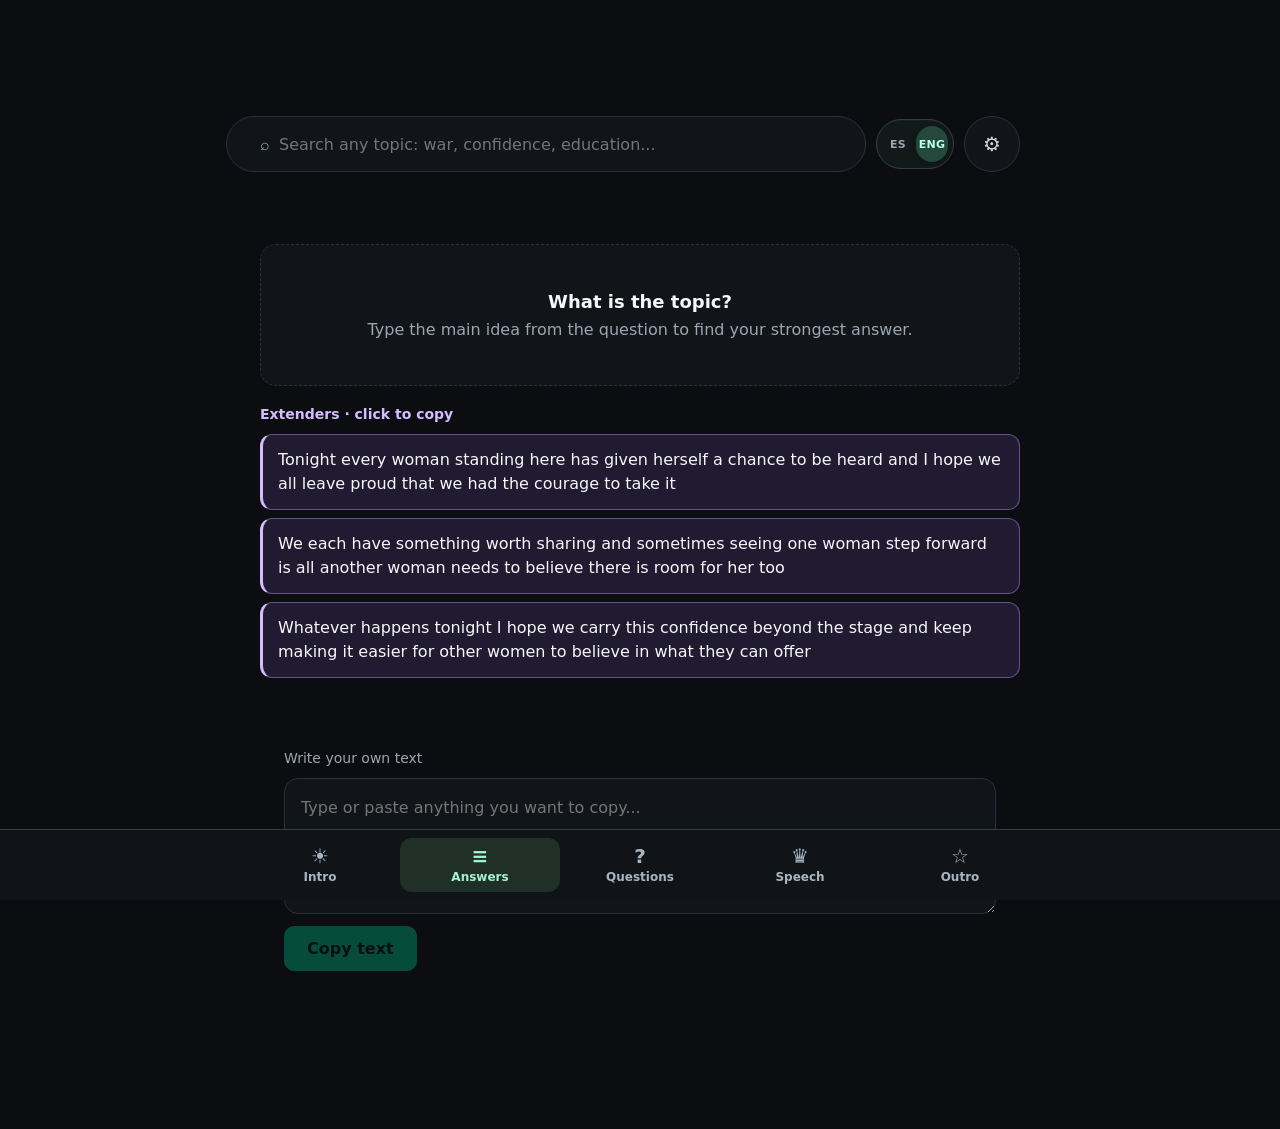
==== commit 25e6bd2b: "Style language switch as segmented pill and version cached assets" ====
--- a/index.html
+++ b/index.html
@@ -478,7 +478,7 @@
 <link rel="apple-touch-icon" href="./icon-192.png">
 <meta name="apple-mobile-web-app-capable" content="yes">
 <meta name="apple-mobile-web-app-status-bar-style" content="black-translucent">
-<link rel="stylesheet" href="./app.css">
+<link rel="stylesheet" href="./app.css?v=5">
 </head>
 <body>
 <button class="timer" id="timer" hidden title="Restart timer" aria-label="Restart timer">100s ↻</button>
@@ -1320,6 +1320,6 @@
 rankResults();
 renderResults();
 </script>
-<script src="./app.js"></script>
+<script src="./app.js?v=5"></script>
 </body>
 </html>
--- a/app.css
+++ b/app.css
@@ -1,9 +1,14 @@
 html { min-height: 100%; height: auto; overflow-y: auto; scroll-padding-bottom: calc(110px + env(safe-area-inset-bottom)); }
 body { min-height: 100dvh; height: auto; overflow-y: visible; padding-bottom: calc(110px + env(safe-area-inset-bottom)); }
 main { overflow: visible; }
-.language-toggle { display: inline-flex; align-items: center; justify-content: center; gap: 3px; flex: 0 0 auto; min-height: 48px; padding: 0 10px; border: 1px solid var(--border); border-radius: 14px; color: var(--muted); background: var(--panel); font-size: 12px; text-decoration: none; white-space: nowrap; }
-.language-toggle .active-language { color: var(--text); font-weight: 800; text-decoration: underline; text-underline-offset: 4px; }
-.language-toggle:hover { background: var(--panel-2); }
+.controls .language-toggle, .controls .language-toggle:visited { display: inline-flex; align-items: center; justify-content: center; gap: 2px; flex: 0 0 auto; height: 50px; padding: 5px; border: 1px solid #34413f; border-radius: 999px; color: #9ba6b2; background: #111a19; font-family: inherit; font-size: 11px; font-weight: 700; letter-spacing: .3px; text-decoration: none; white-space: nowrap; box-shadow: inset 0 1px 0 #ffffff08; -webkit-tap-highlight-color: transparent; }
+.language-toggle span { display: inline-flex; align-items: center; justify-content: center; min-width: 32px; height: 36px; border-radius: 999px; }
+.language-toggle span[aria-hidden] { display: none; }
+.language-toggle .active-language { color: #b9ffe1; background: #24483c; font-weight: 800; text-decoration: none; box-shadow: 0 2px 6px #0003; }
+.controls .language-toggle:hover { border-color: #53836e; background: #192621; }
+.language-toggle:active { transform: scale(.97); }
+.language-switch a, .language-switch a:visited { display: inline-block; padding: 8px 14px; border-radius: 999px; color: #c9d6d0; background: #1b2522; text-decoration: none; }
+.language-switch a[aria-current] { color: #b9ffe1; background: #24483c; }
 .language-toggle:focus-visible { outline: 2px solid var(--accent); outline-offset: 3px; }
 .controls .field { min-width: 0; }
 .bank-entry { display: flex; flex-direction: column; gap: 10px; min-width: 0; }
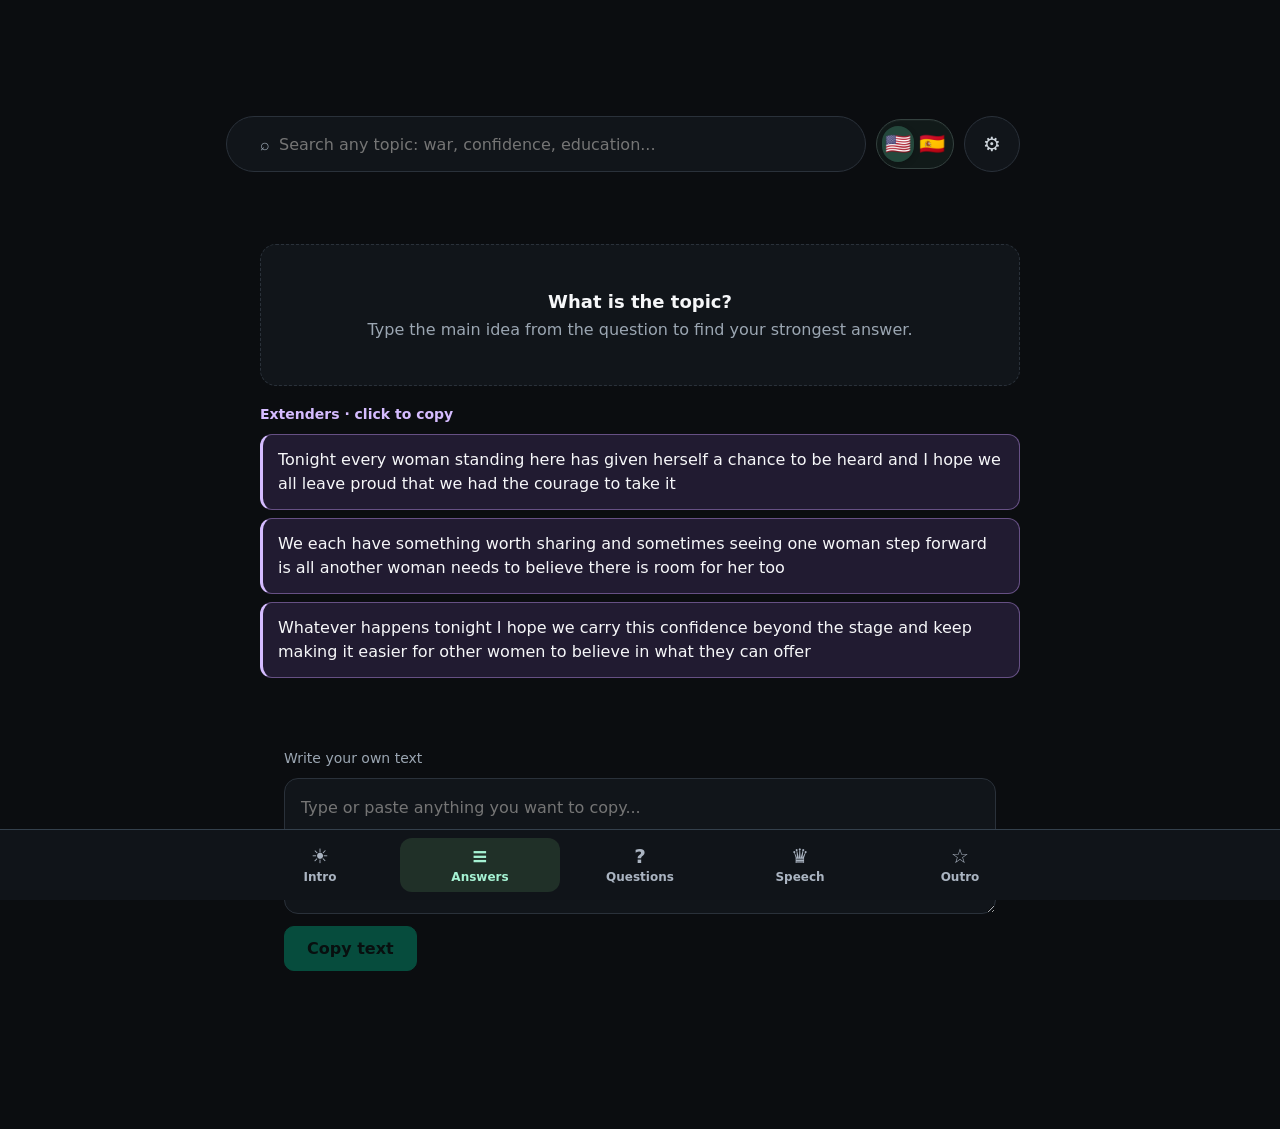
==== commit 067fb0be: "Use US and Spain flags in language switch" ====
--- a/index.html
+++ b/index.html
@@ -478,7 +478,7 @@
 <link rel="apple-touch-icon" href="./icon-192.png">
 <meta name="apple-mobile-web-app-capable" content="yes">
 <meta name="apple-mobile-web-app-status-bar-style" content="black-translucent">
-<link rel="stylesheet" href="./app.css?v=5">
+<link rel="stylesheet" href="./app.css?v=6">
 </head>
 <body>
 <button class="timer" id="timer" hidden title="Restart timer" aria-label="Restart timer">100s ↻</button>
@@ -492,7 +492,7 @@
           <label for="search">Search question, topic, keyword or answer</label>
           <input class="input" id="search" type="text" placeholder="Search any topic: war, confidence, education..." autocomplete="off">
         </div>
-        <a class="language-toggle" href="./es.html" aria-label="Cambiar a español" title="Cambiar a español"><span>ES</span><span aria-hidden="true">/</span><span class="active-language">ENG</span></a>
+        <a class="language-toggle" href="./es.html" aria-label="Cambiar a español" title="Cambiar a español"><span class="active-language" aria-hidden="true">🇺🇸</span><span aria-hidden="true">🇪🇸</span></a>
         <button class="clear-btn" id="settingsButton" aria-label="Settings" title="Settings">⚙</button>
       </div>
       <div class="settings" id="settingsPanel">
@@ -1320,6 +1320,6 @@
 rankResults();
 renderResults();
 </script>
-<script src="./app.js?v=5"></script>
+<script src="./app.js?v=6"></script>
 </body>
 </html>
--- a/app.css
+++ b/app.css
@@ -2,8 +2,7 @@
 body { min-height: 100dvh; height: auto; overflow-y: visible; padding-bottom: calc(110px + env(safe-area-inset-bottom)); }
 main { overflow: visible; }
 .controls .language-toggle, .controls .language-toggle:visited { display: inline-flex; align-items: center; justify-content: center; gap: 2px; flex: 0 0 auto; height: 50px; padding: 5px; border: 1px solid #34413f; border-radius: 999px; color: #9ba6b2; background: #111a19; font-family: inherit; font-size: 11px; font-weight: 700; letter-spacing: .3px; text-decoration: none; white-space: nowrap; box-shadow: inset 0 1px 0 #ffffff08; -webkit-tap-highlight-color: transparent; }
-.language-toggle span { display: inline-flex; align-items: center; justify-content: center; min-width: 32px; height: 36px; border-radius: 999px; }
-.language-toggle span[aria-hidden] { display: none; }
+.language-toggle span { display: inline-flex; align-items: center; justify-content: center; min-width: 32px; height: 36px; border-radius: 999px; font-size: 21px; line-height: 1; }
 .language-toggle .active-language { color: #b9ffe1; background: #24483c; font-weight: 800; text-decoration: none; box-shadow: 0 2px 6px #0003; }
 .controls .language-toggle:hover { border-color: #53836e; background: #192621; }
 .language-toggle:active { transform: scale(.97); }
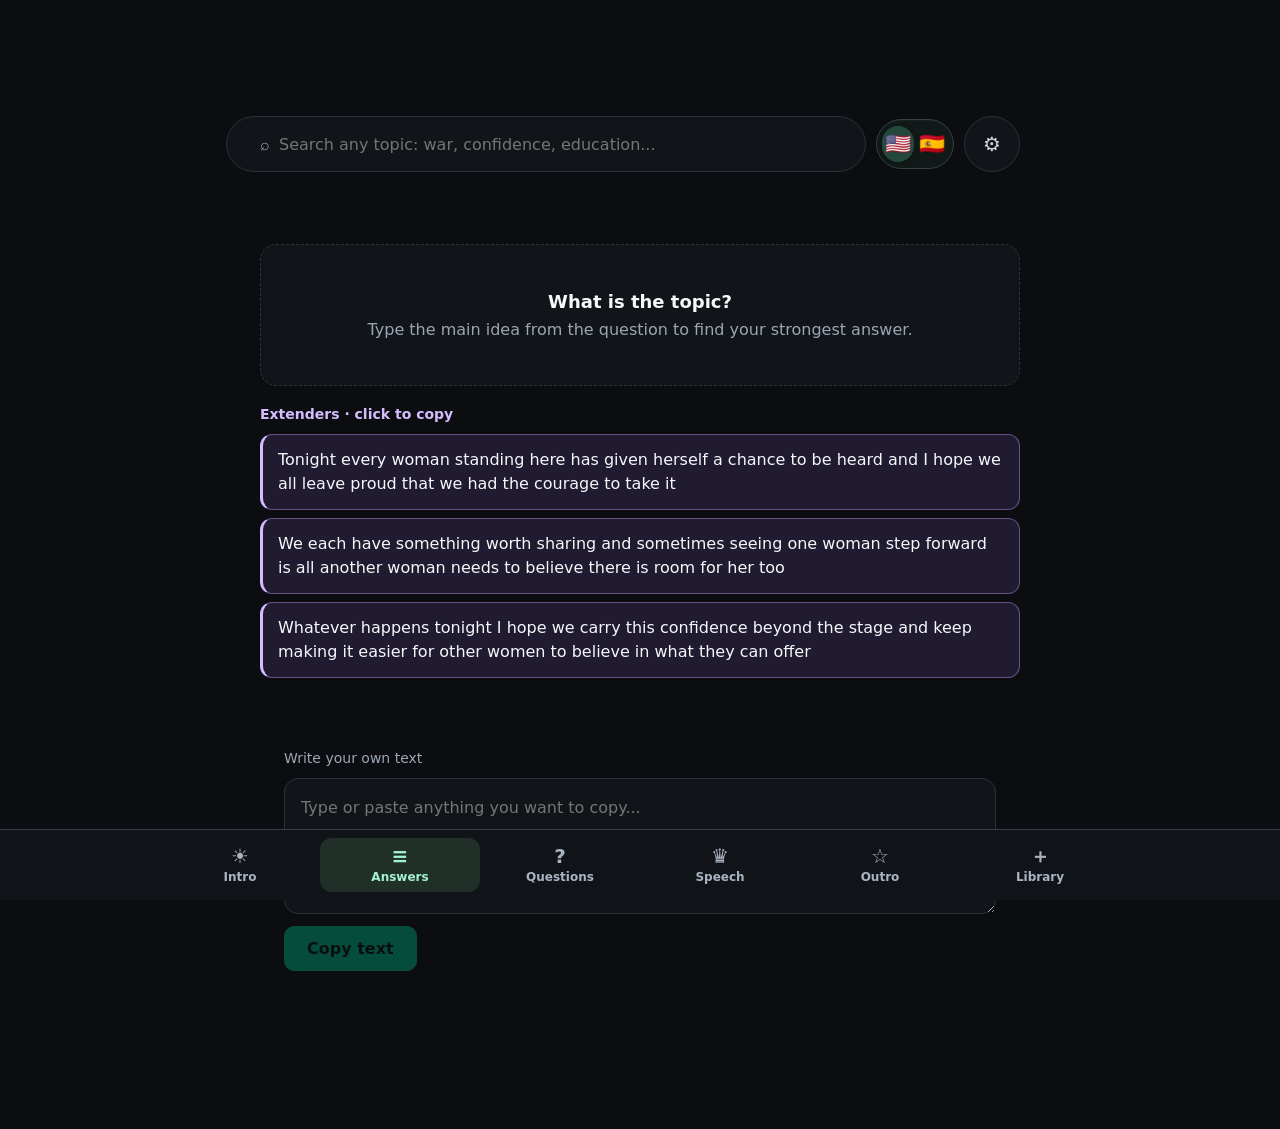
==== commit 625dd159: "Add persistent manual answer and script library" ====
--- a/index.html
+++ b/index.html
@@ -478,7 +478,7 @@
 <link rel="apple-touch-icon" href="./icon-192.png">
 <meta name="apple-mobile-web-app-capable" content="yes">
 <meta name="apple-mobile-web-app-status-bar-style" content="black-translucent">
-<link rel="stylesheet" href="./app.css?v=6">
+<link rel="stylesheet" href="./app.css?v=7">
 </head>
 <body>
 <button class="timer" id="timer" hidden title="Restart timer" aria-label="Restart timer">100s ↻</button>
@@ -507,7 +507,7 @@
           <input id="copyAllCaps" type="checkbox" checked style="width:20px;height:20px;accent-color:var(--accent)">
           Copy in ALL CAPS
         </label>
-        <p>Applies to everything you copy, keeps the text on screen unchanged</p>
+        <p>Library entries keep their original case; other copy tools use this setting.</p>
         <button class="install-button" id="installApp" type="button" hidden>Install app</button>
         <p>On iPhone, open in Safari then tap Share → Add to Home Screen</p>
         <p id="offlineStatus" role="status">Preparing offline access</p>
@@ -533,6 +533,31 @@
       <p class="bank-count" id="questionCount" aria-live="polite"></p>
       <div class="bank-list" id="questionList"></div>
     </details>
+    <section class="manual-library" id="manualLibrary" aria-labelledby="manualLibraryHeading">
+      <div class="manual-library-heading">
+        <h2 id="manualLibraryHeading">My library</h2>
+        <button class="bank-action" id="addManualEntry" type="button" aria-controls="manualEntryForm" aria-expanded="false">Add answer or script</button>
+      </div>
+      <p class="bank-note">Saved in this browser on this device. Copying preserves the exact body without the title, including its original case.</p>
+      <form id="manualEntryForm" class="manual-entry-form" hidden>
+        <label for="manualEntryType">Type</label>
+        <select id="manualEntryType" name="type"><option value="answer">Answer</option><option value="script">Script</option></select>
+        <label for="manualEntryTitle">Title</label>
+        <input id="manualEntryTitle" name="title" type="text" required>
+        <label for="manualEntryBody">Body</label>
+        <textarea id="manualEntryBody" name="body" rows="8" required></textarea>
+        <div class="manual-entry-actions">
+          <button class="bank-action" id="saveManualEntry" type="submit">Save entry</button>
+          <button class="bank-action" id="cancelManualEntry" type="button">Cancel</button>
+        </div>
+      </form>
+      <p class="bank-note" id="manualEntryStatus" role="status" aria-live="polite"></p>
+      <div class="manual-library-tools">
+        <input id="manualLibrarySearch" type="search" placeholder="Search saved text..." aria-label="Search my library">
+        <select id="manualLibraryType" aria-label="Filter by type"><option value="">All types</option><option value="answer">Answer</option><option value="script">Script</option></select>
+      </div>
+      <div id="manualEntryList"></div>
+    </section>
     <section class="manual-text" aria-label="Manual text">
       <label for="manualText">Write your own text</label>
       <textarea id="manualText" placeholder="Type or paste anything you want to copy..." rows="4"></textarea>
@@ -548,6 +573,7 @@
   <a href="#questions"><span aria-hidden="true">?</span>Questions</a>
   <a href="#speech"><span aria-hidden="true">♛</span>Speech</a>
   <a href="#outro"><span aria-hidden="true">☆</span>Outro</a>
+  <a href="#library"><span aria-hidden="true">＋</span>Library</a>
 </nav>
 
 <script>
@@ -1064,8 +1090,8 @@
   });
 }
 
-async function copyText(text) {
-  text = state.copyAllCaps ? text.toUpperCase() : text;
+async function copyText(text, preserveCase = false) {
+  text = state.copyAllCaps && !preserveCase ? text.toUpperCase() : text;
   try {
     await navigator.clipboard.writeText(text);
     showToast("Sentence copied");
@@ -1320,6 +1346,7 @@
 rankResults();
 renderResults();
 </script>
-<script src="./app.js?v=6"></script>
+<script src="./app.js?v=7"></script>
+<script src="./library.js?v=7"></script>
 </body>
 </html>
--- a/app.css
+++ b/app.css
@@ -47,3 +47,33 @@
 .toast { bottom: calc(92px + env(safe-area-inset-bottom)); }
 .install-button { margin-top: 16px; padding: 12px 18px; border-radius: 10px; border: 1px solid #32745e; color: #a5f2d3; background: #19362a; font: inherit; cursor: pointer; }
 @media(max-width: 480px) { .bottom-nav a { font-size: 11px; } .screen-title { font-size: 21px; } }
+
+body:not([data-view="library"]) #manualLibrary,
+body[data-view="library"] .content { display: none; }
+.manual-library { max-width: 808px; margin: 24px auto 48px; padding: 0 24px; }
+.manual-library-heading { display: flex; flex-wrap: wrap; align-items: center; justify-content: space-between; gap: 12px; }
+.manual-library h2 { margin: 0; font-size: 23px; }
+.manual-library h3 { margin: 8px 0 16px; font-size: 20px; font-weight: 700; text-transform: none; letter-spacing: normal; overflow-wrap: anywhere; }
+.manual-library label { display: block; color: var(--muted); margin-bottom: 8px; font-size: 14px; }
+.manual-library input, .manual-library select, .manual-library textarea { min-width: 0; width: 100%; padding: 14px; border: 1px solid var(--border); border-radius: 12px; background: var(--panel); color: var(--text); font: inherit; font-size: 16px; }
+.manual-library textarea { resize: vertical; line-height: 1.6; }
+.manual-library :is(input, select, textarea, button):focus-visible { outline: 2px solid var(--accent); outline-offset: 3px; }
+.manual-entry-form { margin-top: 24px; padding: 20px; border: 1px solid var(--border); border-radius: 14px; background: var(--panel); }
+.manual-entry-form > :is(input, select, textarea) { margin-bottom: 16px; }
+.manual-entry-actions, .manual-library-tools { display: flex; flex-wrap: wrap; gap: 12px; }
+.manual-library-tools { margin: 24px 0; }
+.manual-library-tools input { flex: 2 1 200px; }
+.manual-library-tools select { flex: 1 1 140px; }
+.manual-entry { padding: 20px; margin-bottom: 20px; }
+.manual-entry-kind { color: var(--muted); font-size: 13px; }
+.manual-entry-body { white-space: pre-wrap; overflow-wrap: anywhere; line-height: 1.7; margin: 0 0 20px; }
+.manual-entry button { min-height: 48px; }
+.manual-library button { text-transform: none; }
+.manual-library button:disabled { opacity: .5; cursor: default; }
+.bottom-nav a[href="#library"][aria-current] { background: #203028; color: #a5f2d3; }
+@media(max-width: 480px) {
+  .manual-library { padding: 0 16px; }
+  .manual-entry, .manual-entry-form { padding: 16px; }
+  .manual-library-heading > button { width: 100%; }
+  .manual-entry-actions > button { flex: 1; }
+}
